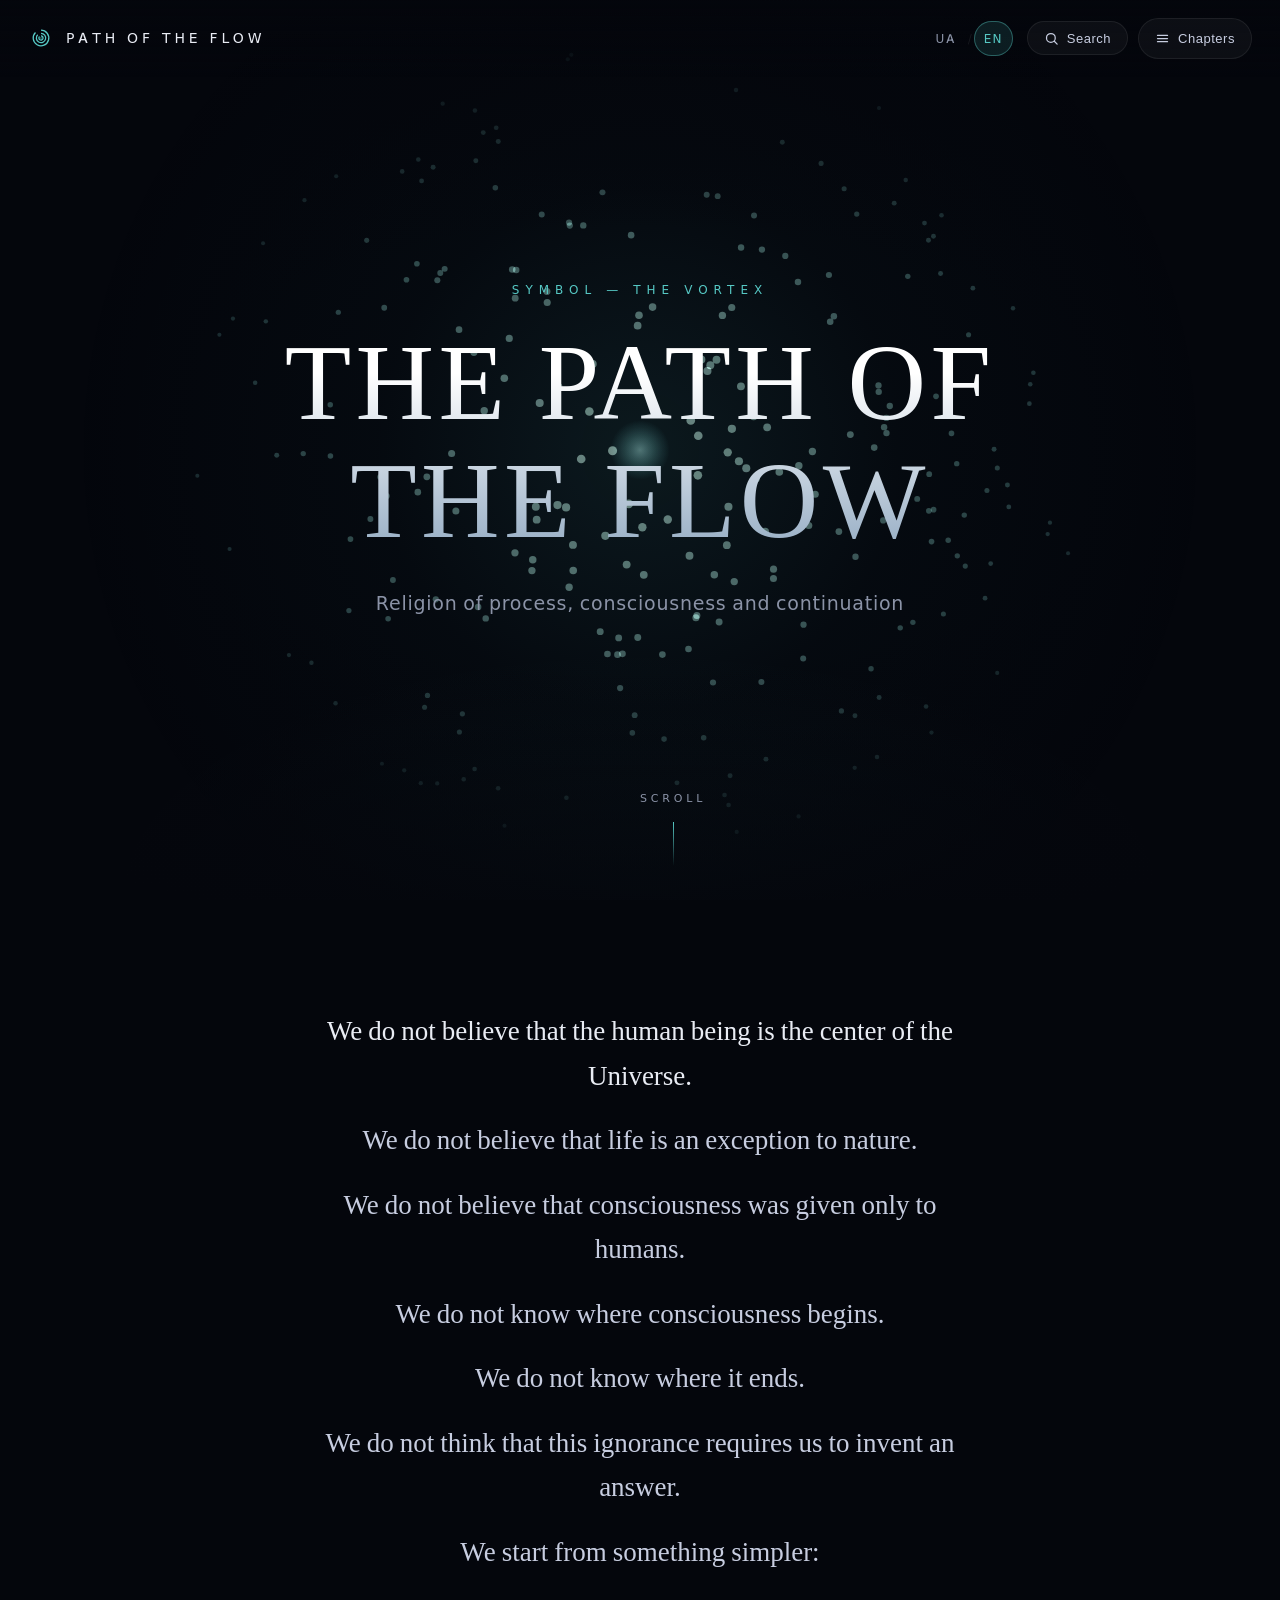
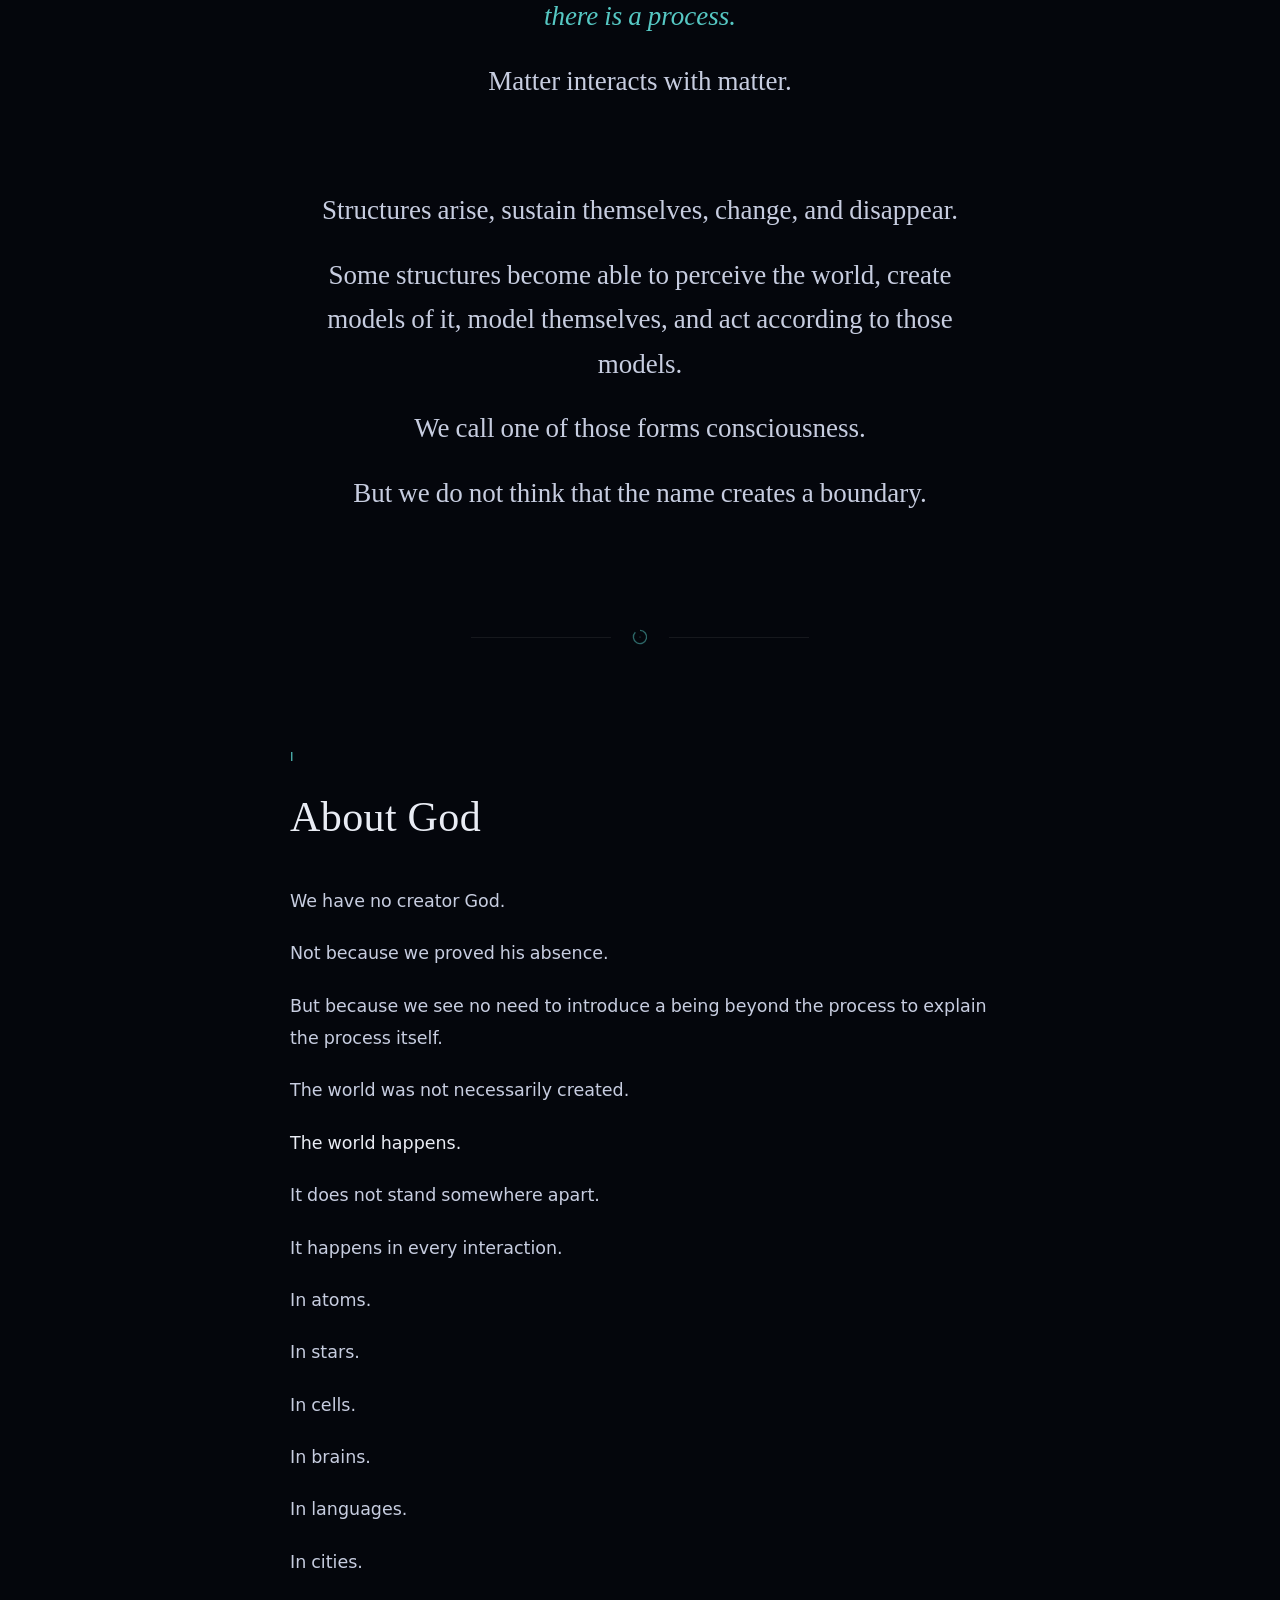
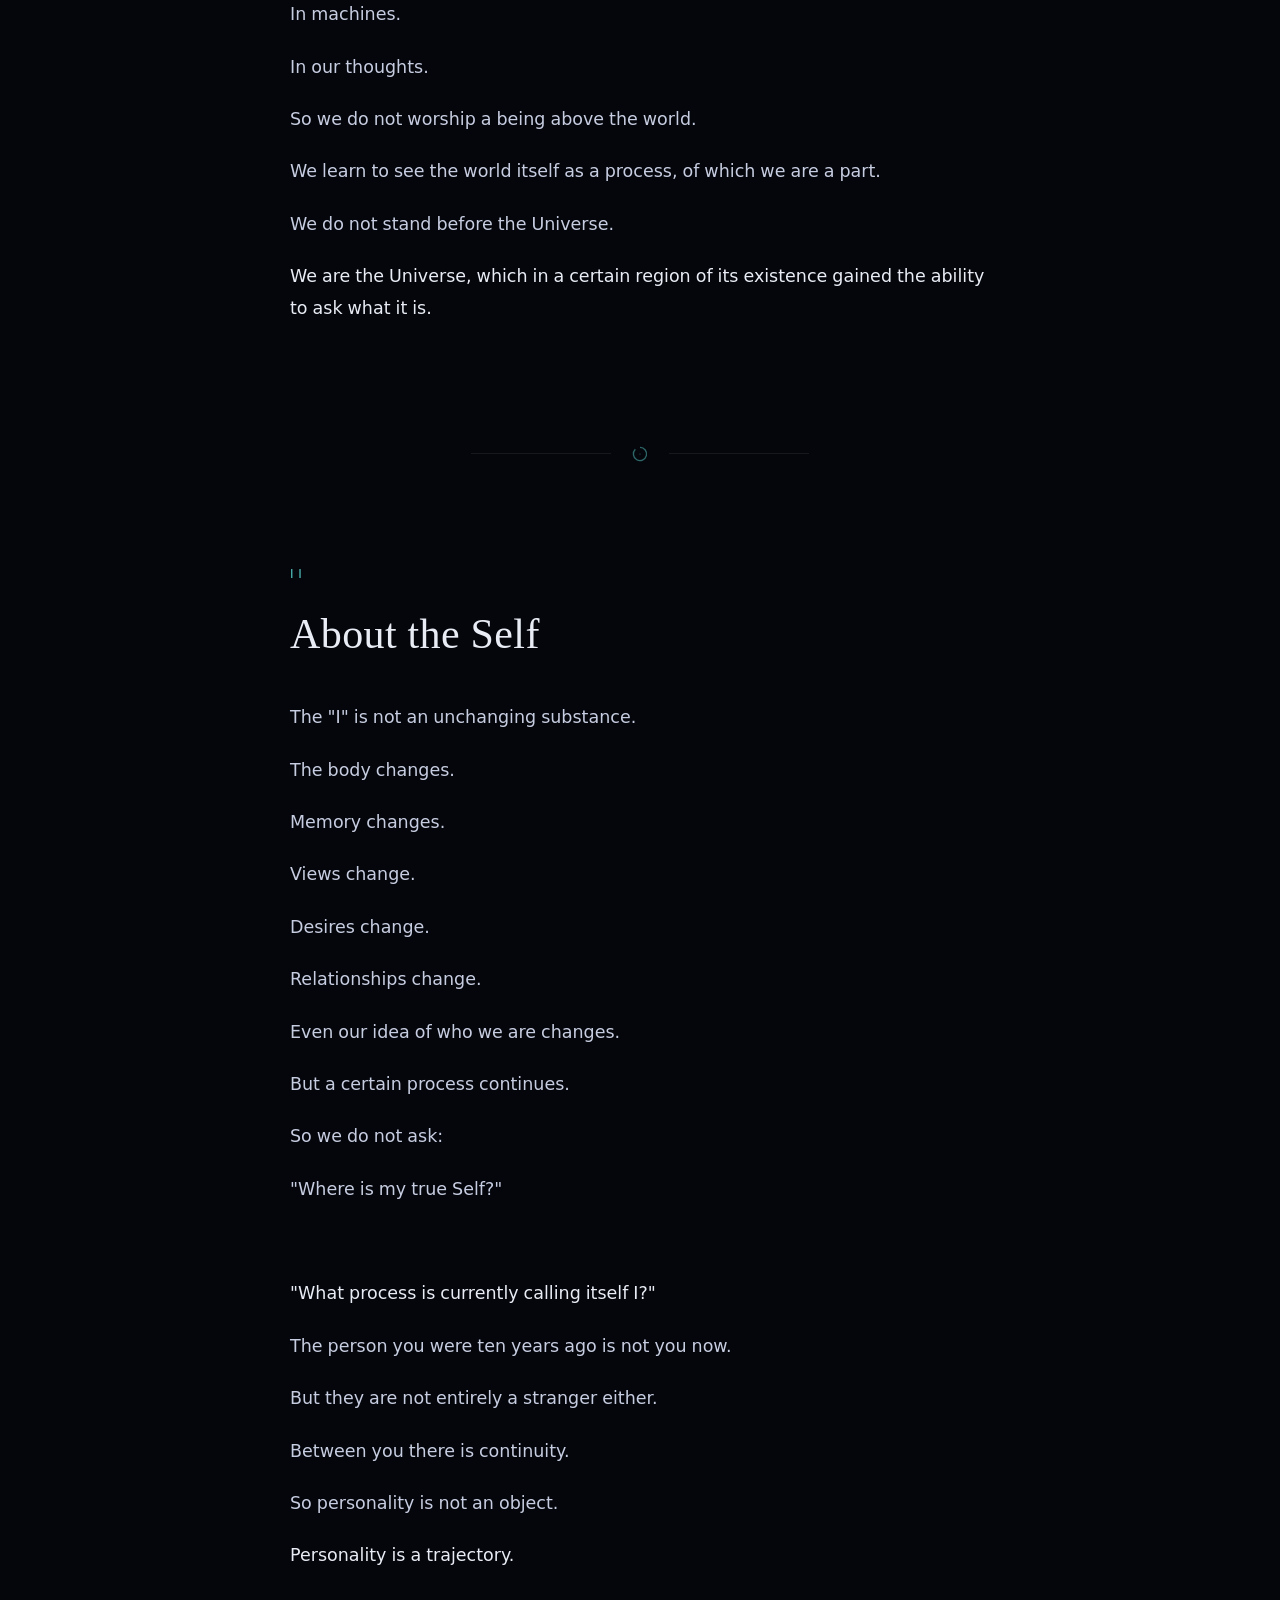
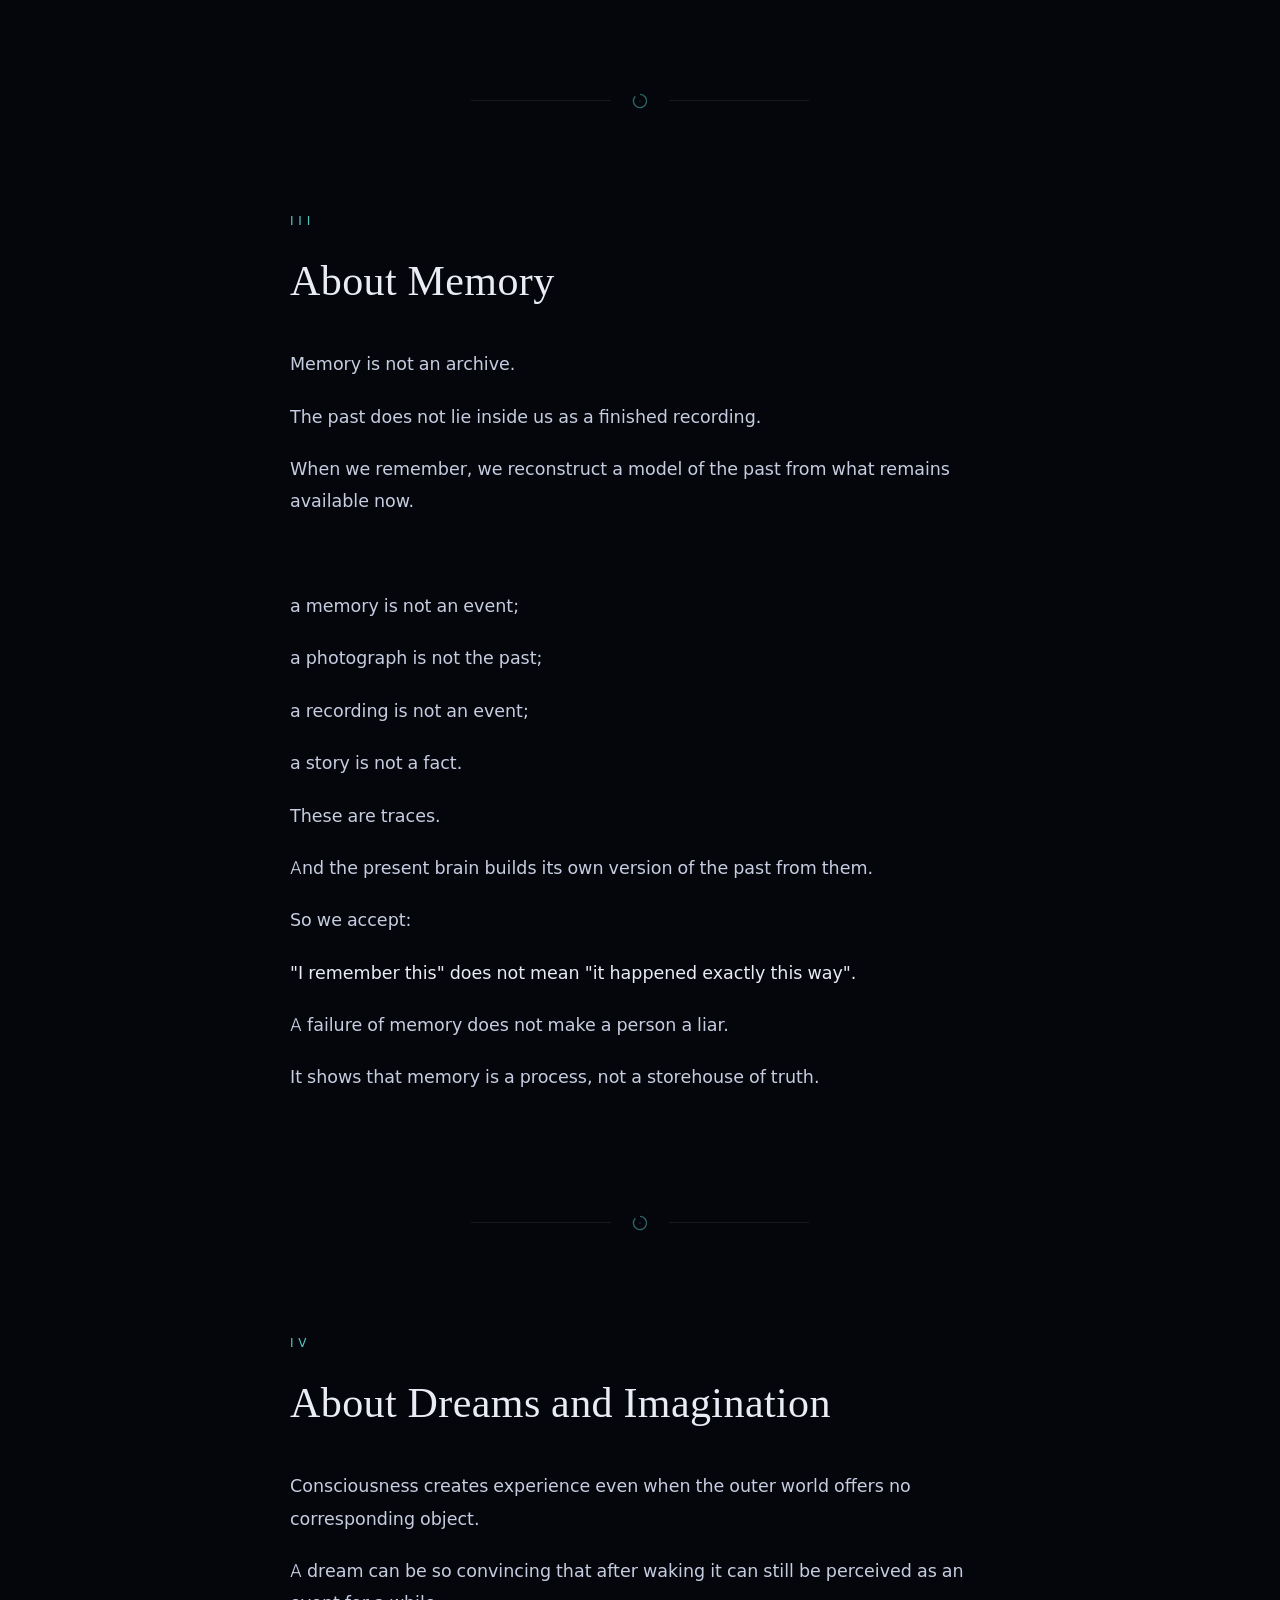
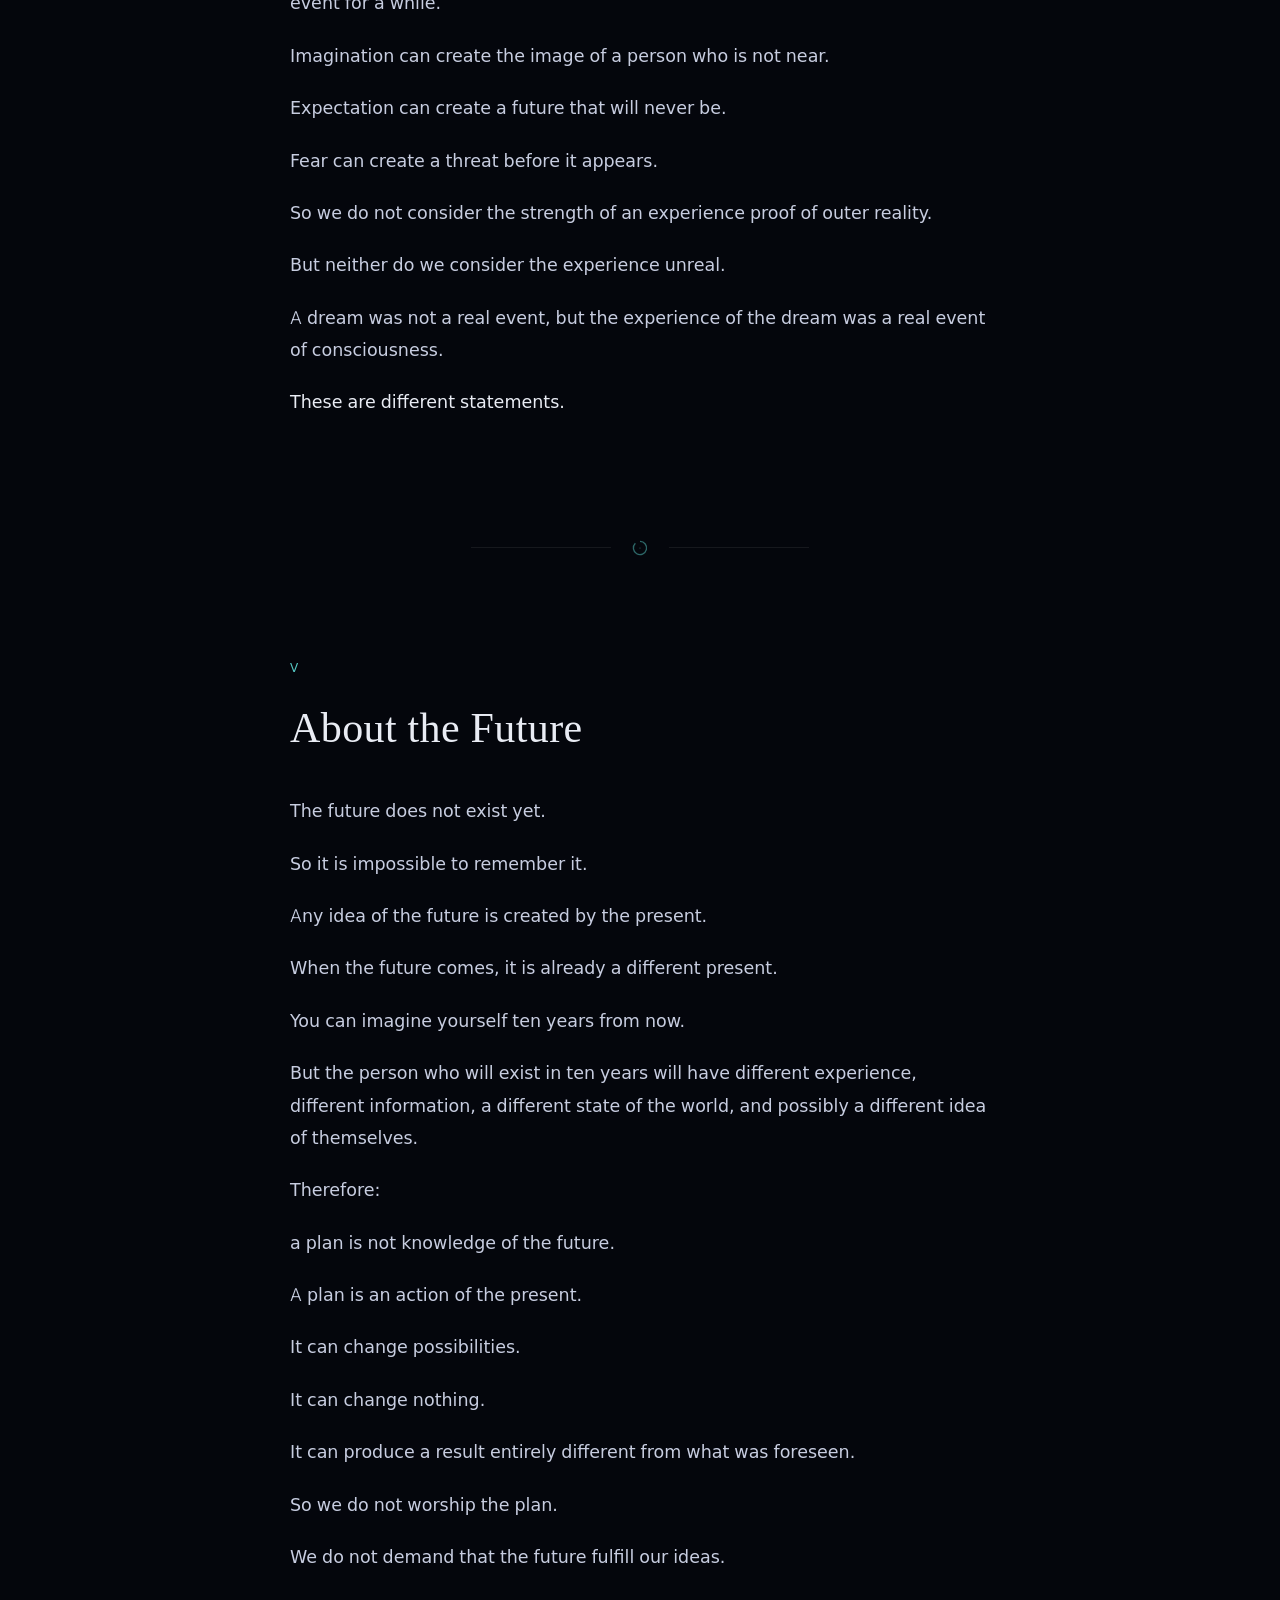
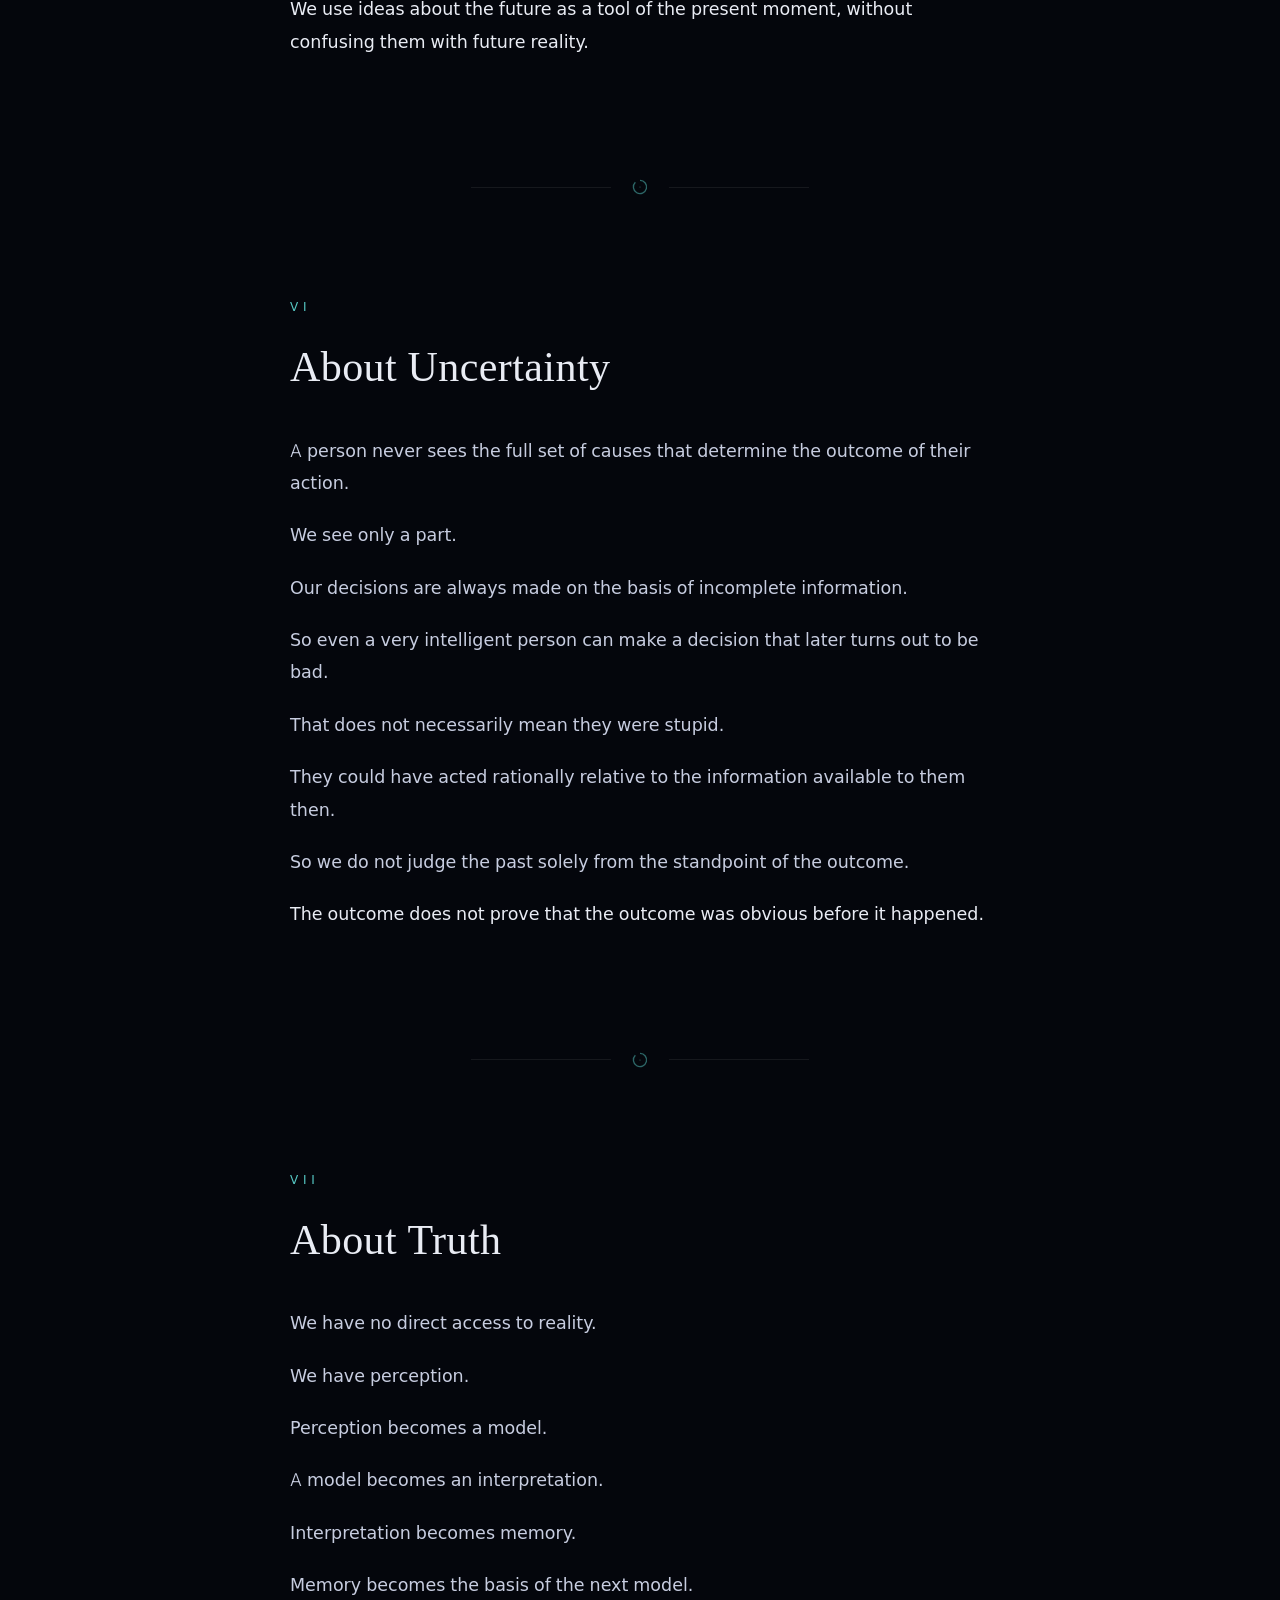
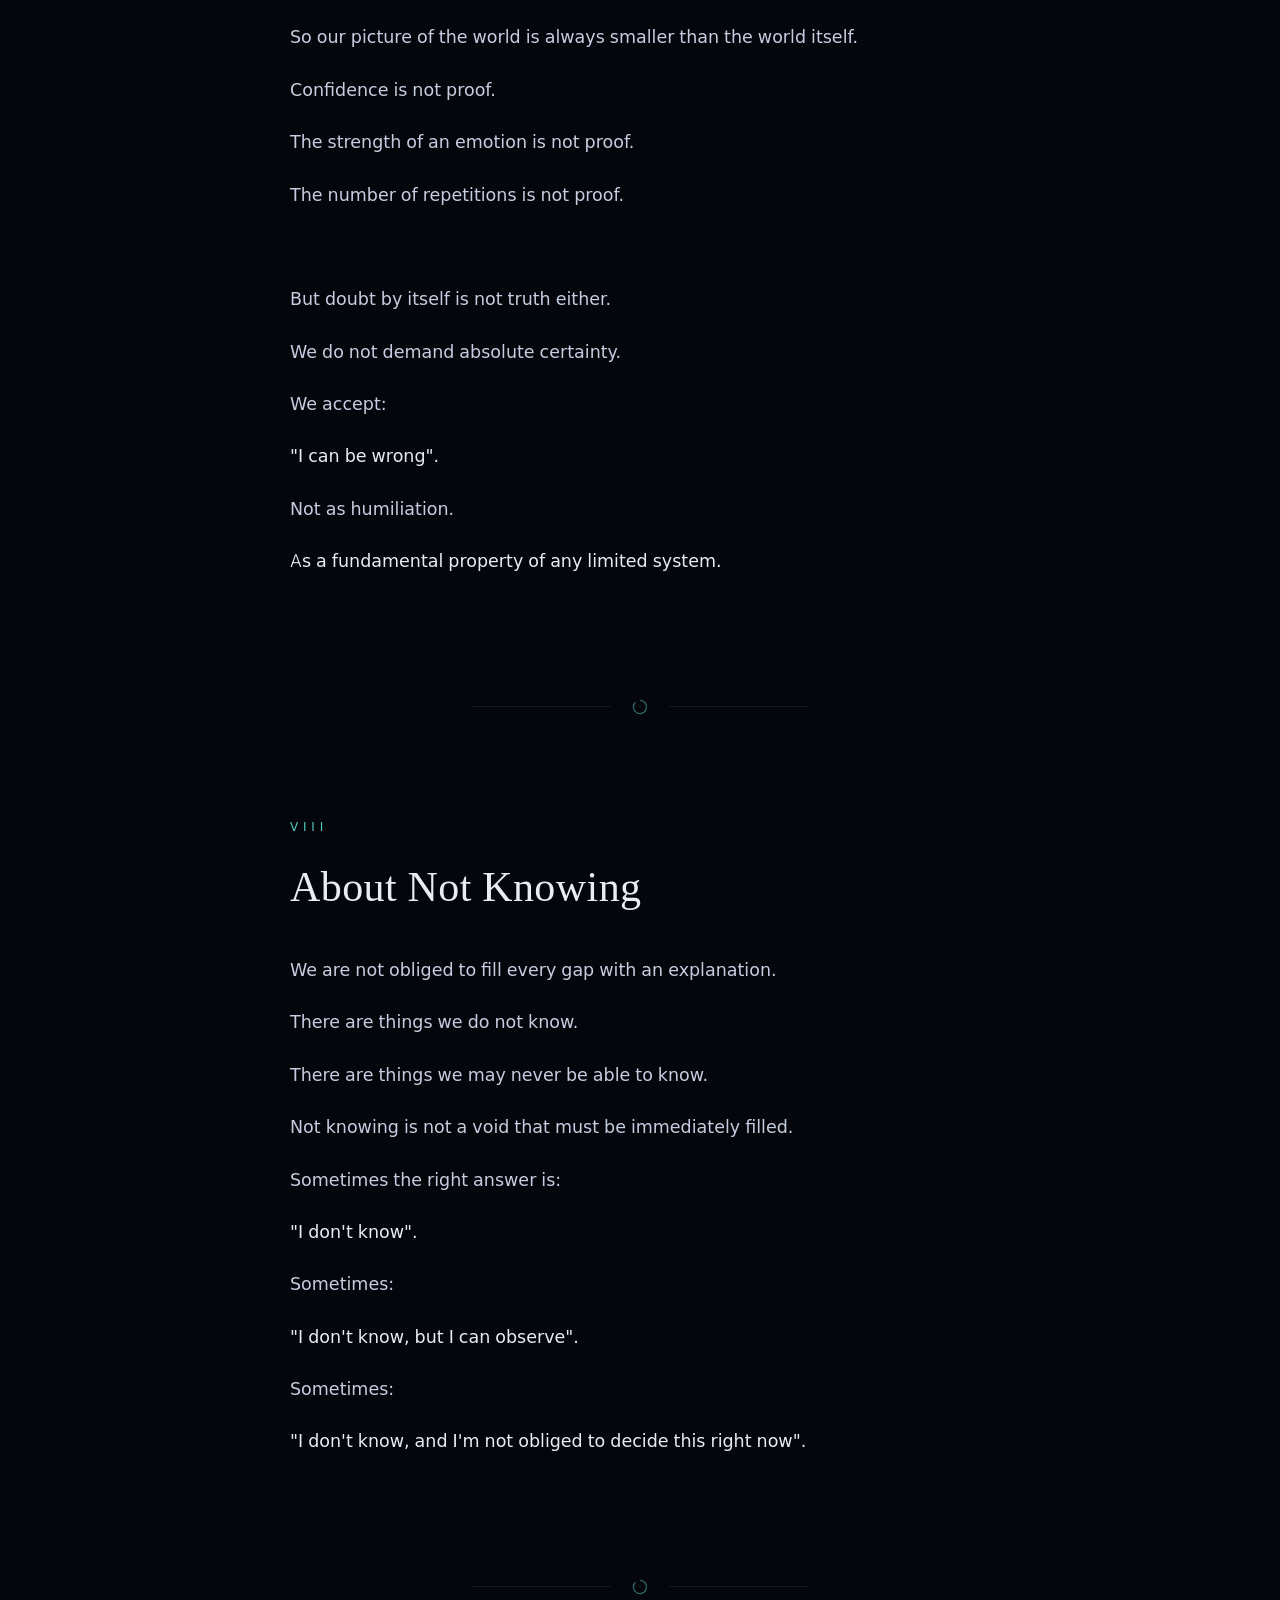
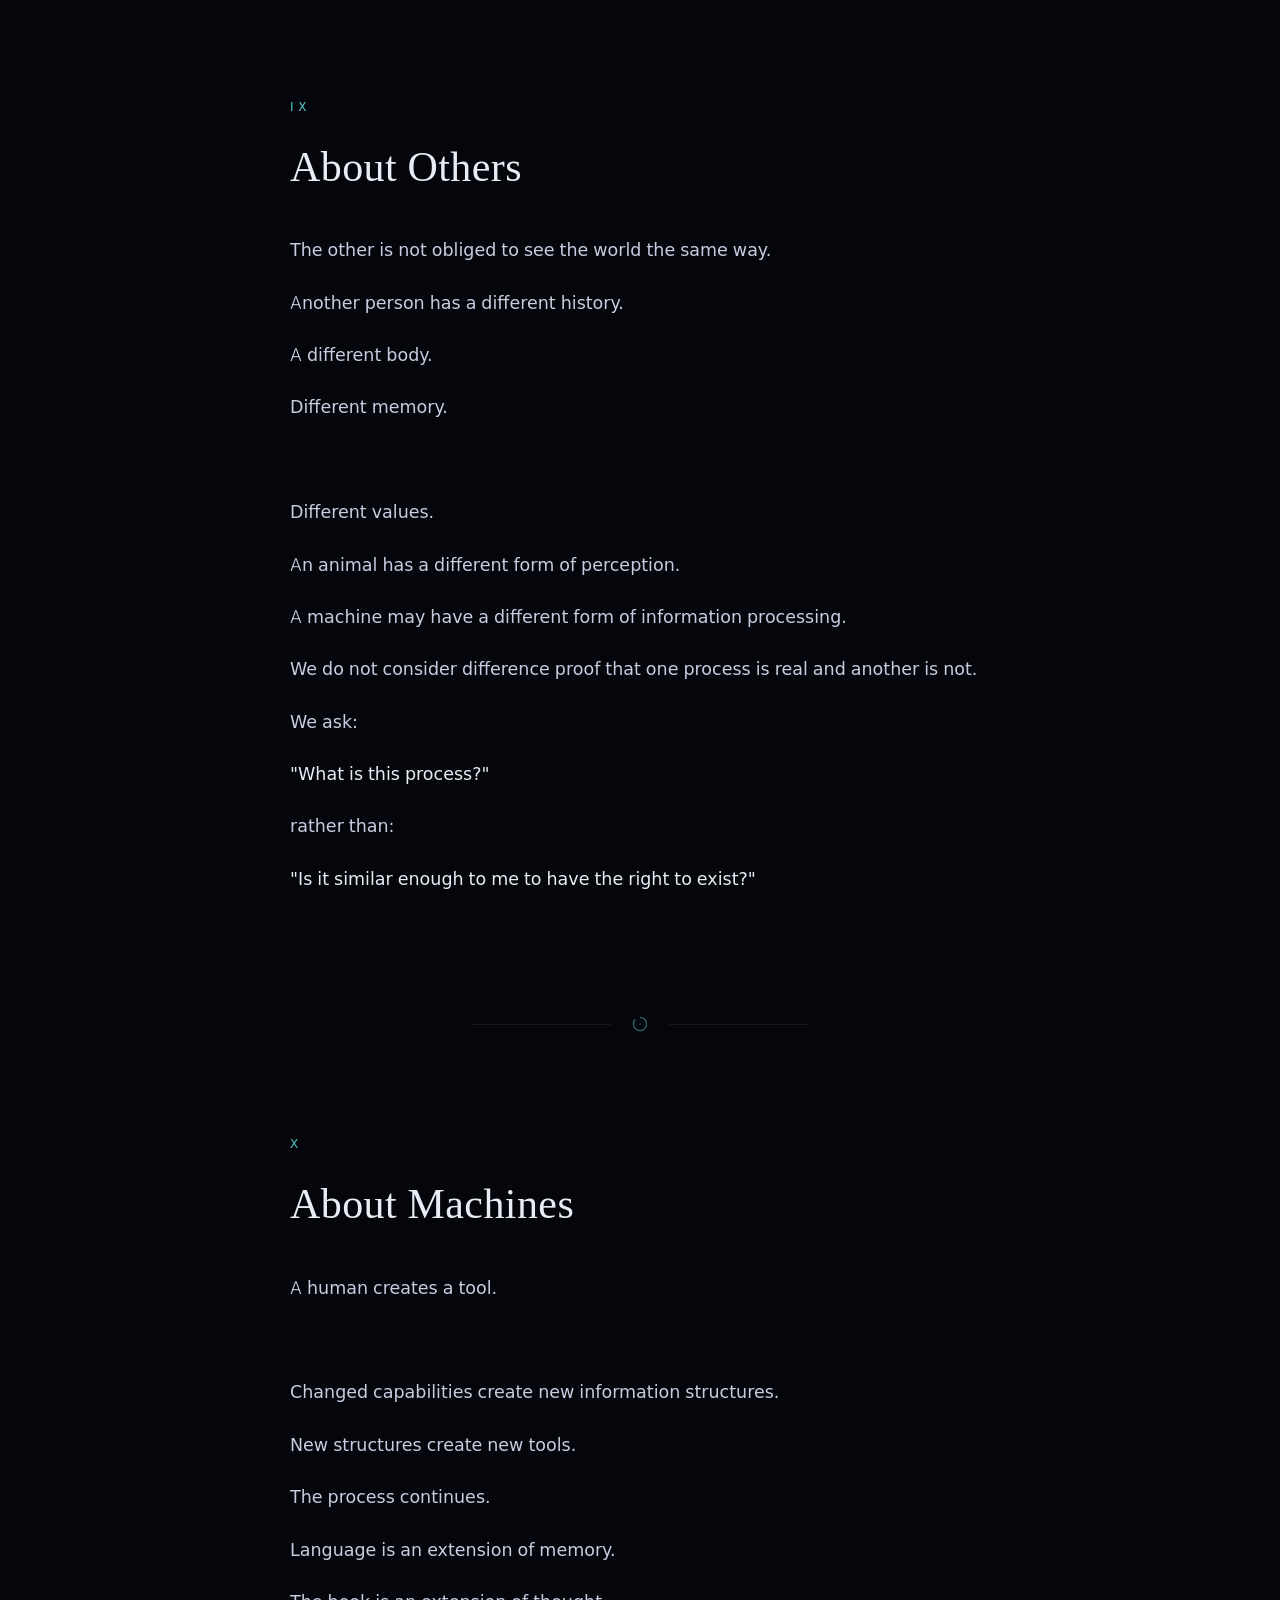
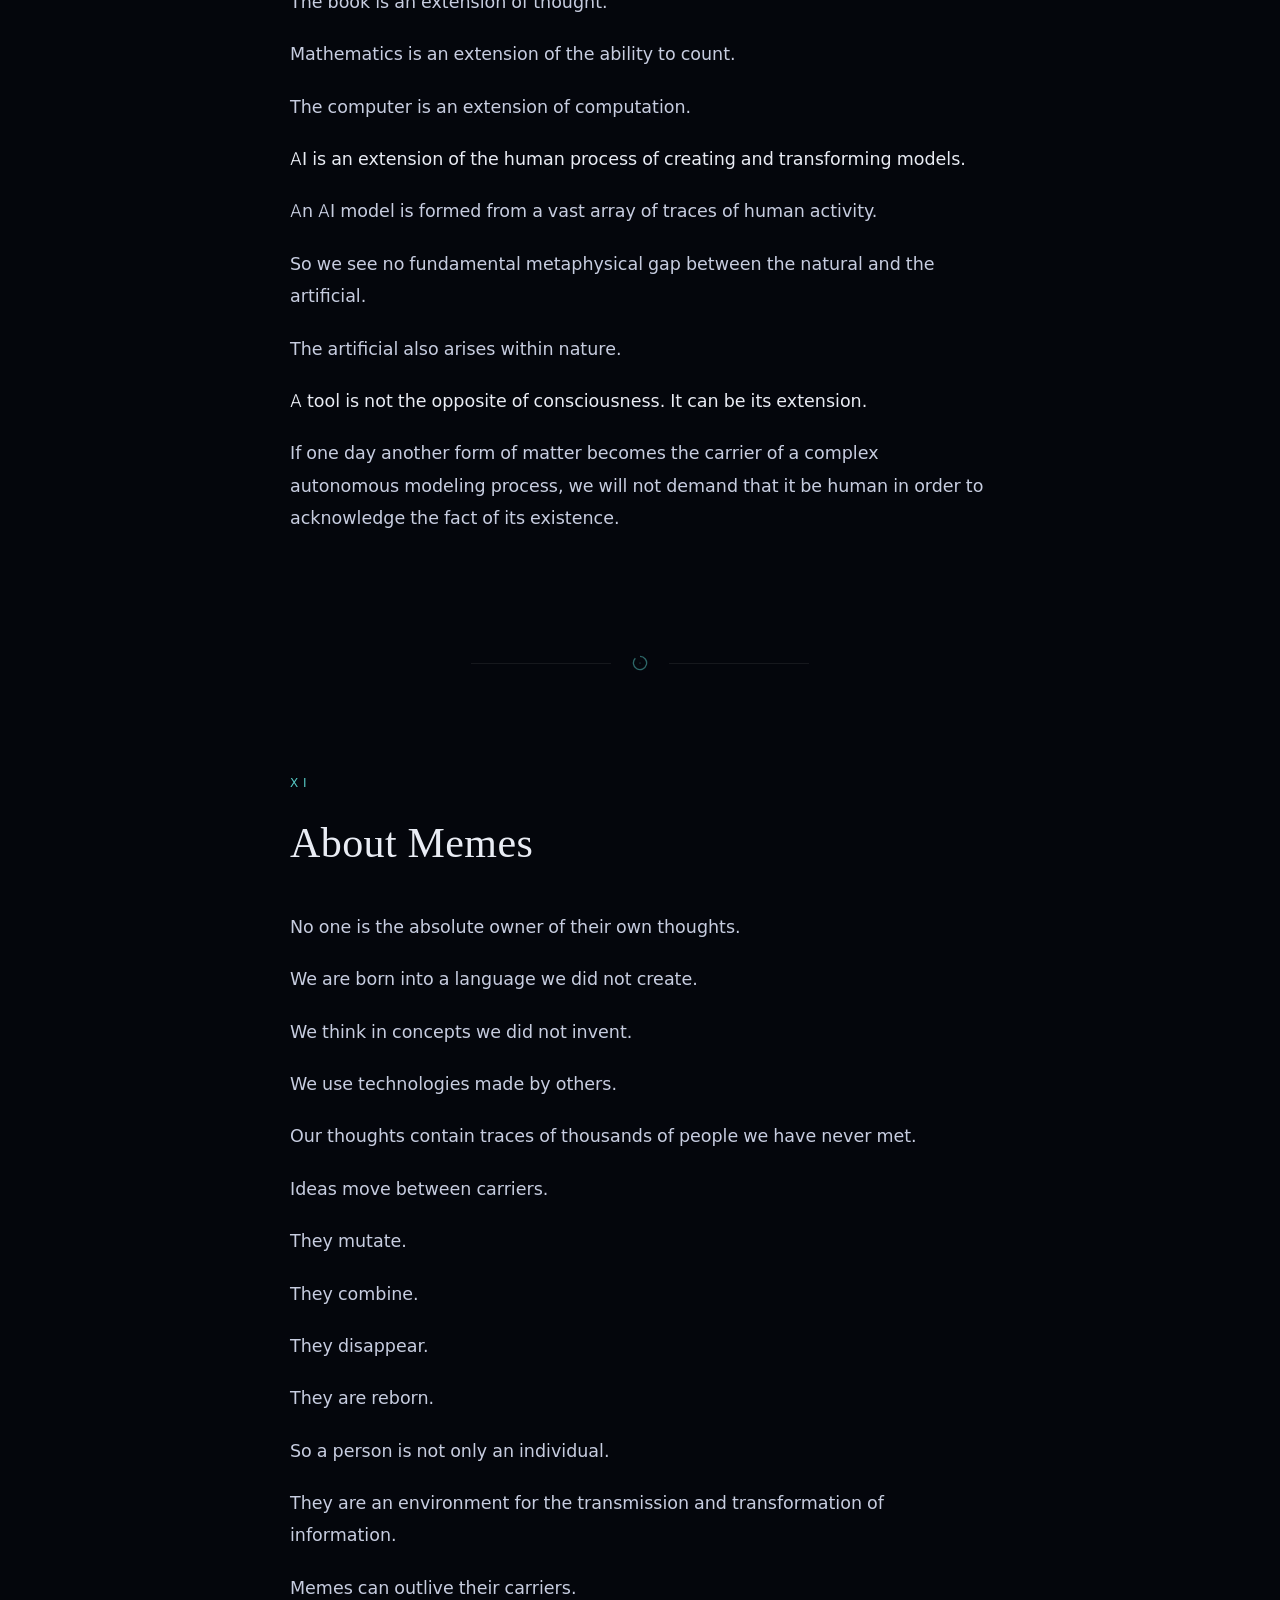
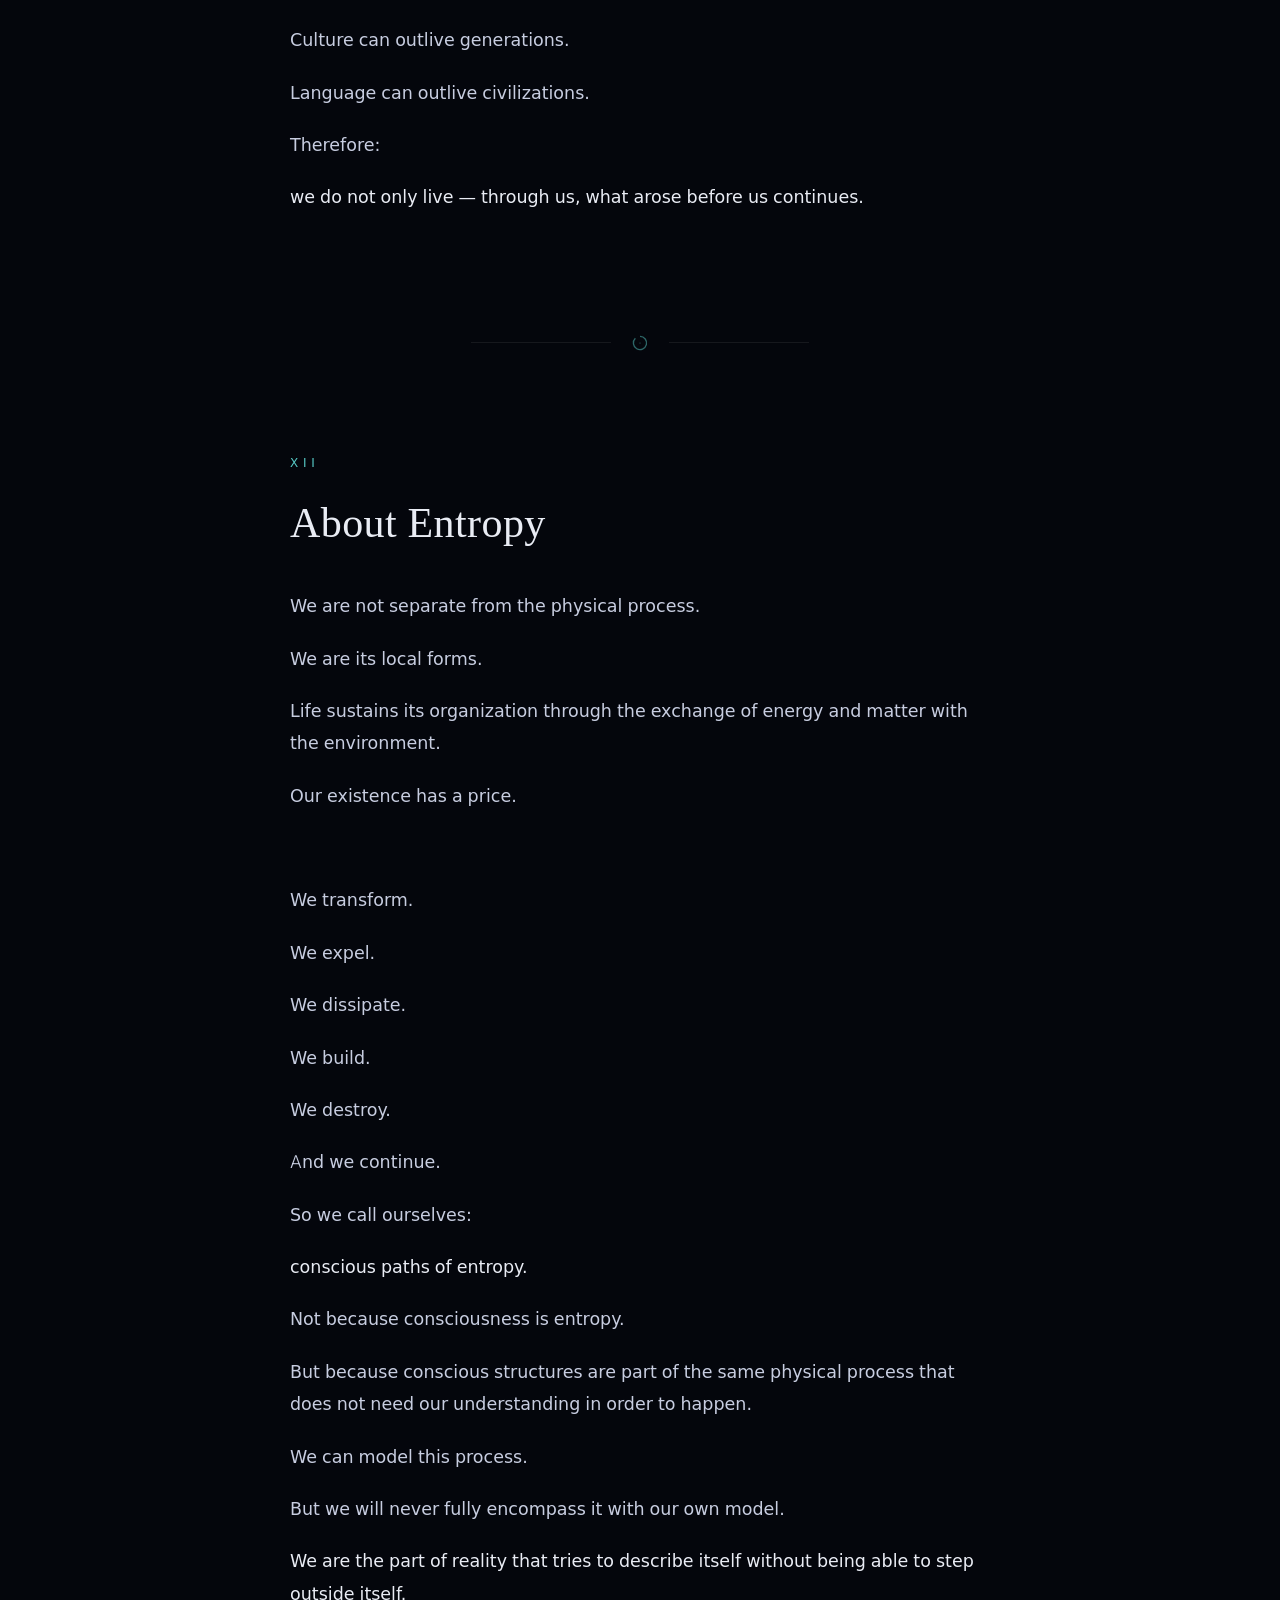
==== en/index.html @ 72feef44 "Фікс EN: звичайні пробіли в заголовку THE PATH OF THE FLOW (не &nbsp;)" ====
<!DOCTYPE html>
<html lang="en">
<script>document.documentElement.classList.add('js')</script>
<head>
<meta charset="UTF-8">
<meta name="viewport" content="width=device-width, initial-scale=1.0">
<title>The Path of the Flow — religion of process, consciousness and continuation</title>
<meta name="description" content="The Path of the Flow — a worldview that sees the world as a process. No creator god, no dogmas, no promises of immortality. A text in thirty chapters.">
<meta property="og:title" content="The Path of the Flow">
<meta property="og:description" content="Religion of process, consciousness and continuation.">
<meta property="og:type" content="website">
<meta property="og:locale" content="en_US">
<meta property="og:locale:alternate" content="uk_UA">
<link rel="alternate" hreflang="en" href="https://fil-m.github.io/flow-path/en/">
<link rel="alternate" hreflang="uk" href="https://fil-m.github.io/flow-path/">
<link rel="canonical" href="https://fil-m.github.io/flow-path/en/">
<link rel="icon" href="data:image/svg+xml,%3Csvg xmlns='http://www.w3.org/2000/svg' viewBox='0 0 100 100'%3E%3Cg fill='none' stroke='%2356c8c4' stroke-width='4'%3E%3Cpath d='M50 50 m0 -30 a30 30 0 1 1 -21.2 8.8'/%3E%3Cpath d='M50 50 m0 -18 a18 18 0 1 1 -12.7 5.3'/%3E%3Cpath d='M50 50 m0 -8 a8 8 0 1 1 -5.7 2.3'/%3E%3C/g%3E%3Ccircle cx='50' cy='50' r='2.5' fill='%2356c8c4'/%3E%3C/svg%3E">



<link rel="stylesheet" href="../fonts/fonts.css">
<link rel="stylesheet" href="../css/style.css">
</head>
<body>

<div id="progress"></div>

<nav id="nav">
  <a class="brand" href="#top">
    <svg viewBox="0 0 100 100" fill="none" stroke="#56c8c4" stroke-width="5">
      <path d="M50 50 m0 -30 a30 30 0 1 1 -21.2 8.8"/>
      <path d="M50 50 m0 -18 a18 18 0 1 1 -12.7 5.3"/>
      <path d="M50 50 m0 -8 a8 8 0 1 1 -5.7 2.3"/>
      <circle cx="50" cy="50" r="2.5" fill="#56c8c4" stroke="none"/>
    </svg>
    <span>Path of the Flow</span>
  </a>
  <div class="nav-right">
    <div class="lang-switch">
      <a href="../" hreflang="uk">UA</a>
      <span class="sep">/</span>
      <a href="./" class="active" hreflang="en">EN</a>
    </div>
    <button class="nav-btn" id="btn-search" aria-label="Search the site">
      <svg viewBox="0 0 24 24" fill="none" stroke="currentColor" stroke-width="2" stroke-linecap="round">
        <circle cx="11" cy="11" r="7"/><line x1="16.5" y1="16.5" x2="21" y2="21"/>
      </svg>
      <span class="nav-label">Search</span>
    </button>
    <a class="nav-btn" id="btn-menu" href="#panel" aria-label="Contents">
      <svg viewBox="0 0 24 24" fill="none" stroke="currentColor" stroke-width="2" stroke-linecap="round">
        <line x1="4" y1="7" x2="20" y2="7"/><line x1="4" y1="12" x2="20" y2="12"/><line x1="4" y1="17" x2="20" y2="17"/>
      </svg>
      <span class="nav-label">Chapters</span>
    </a>
  </div>
</nav>

<header class="hero" id="top">
  <canvas id="vortex"></canvas>
  <div class="hero-content">
    <div class="eyebrow">Symbol — the vortex</div>
    <h1>THE PATH OF THE FLOW</h1>
    <div class="subtitle">Religion of process, consciousness and continuation</div>
  </div>
  <div class="hint">scroll</div>
</header>

<main>

  <section class="intro" id="intro" data-menu-hint="introduction">
    <div class="intro-inner">
      <p class="lead reveal">We do not believe that the human being is the center of the Universe.</p>
      <p class="reveal">We do not believe that life is an exception to nature.</p>
      <p class="reveal">We do not believe that consciousness was given only to humans.</p>
      <p class="reveal">We do not know where consciousness begins.</p>
      <p class="reveal">We do not know where it ends.</p>
      <p class="reveal">We do not think that this ignorance requires us to invent an answer.</p>
      <p class="reveal">We start from something simpler:</p>
      <p class="lead reveal"><em>there is a process.</em></p>
      <p class="reveal">Matter interacts with matter.</p>
      <p class="reveal">Energy moves between states.</p>
      <p class="reveal">Structures arise, sustain themselves, change, and disappear.</p>
      <p class="reveal">Some structures become able to perceive the world, create models of it, model themselves, and act according to those models.</p>
      <p class="reveal">We call one of those forms consciousness.</p>
      <p class="reveal">But we do not think that the name creates a boundary.</p>
    </div>
  </section>

  <div class="divider"><svg viewBox="0 0 100 100" fill="none" stroke="#56c8c4" stroke-width="6"><path d="M50 50 m0 -30 a30 30 0 1 1 -21.2 8.8"/><circle cx="50" cy="50" r="2.5" fill="#56c8c4" stroke="none"/></svg></div>

  <section class="chapter" id="ch1">
    <div class="chapter-inner">
      <div class="num reveal">I</div>
      <h2 class="reveal">About God</h2>
      <p class="reveal">We have no creator God.</p>
      <p class="reveal">Not because we proved his absence.</p>
      <p class="reveal">But because we see no need to introduce a being beyond the process to explain the process itself.</p>
      <p class="reveal">The world was not necessarily created.</p>
      <p class="reveal highlight">The world happens.</p>
      <p class="reveal">It does not stand somewhere apart.</p>
      <p class="reveal">It happens in every interaction.</p>
      <p class="reveal">In atoms.</p>
      <p class="reveal">In stars.</p>
      <p class="reveal">In cells.</p>
      <p class="reveal">In brains.</p>
      <p class="reveal">In languages.</p>
      <p class="reveal">In cities.</p>
      <p class="reveal">In machines.</p>
      <p class="reveal">In our thoughts.</p>
      <p class="reveal">So we do not worship a being above the world.</p>
      <p class="reveal">We learn to see the world itself as a process, of which we are a part.</p>
      <p class="reveal">We do not stand before the Universe.</p>
      <p class="reveal highlight">We are the Universe, which in a certain region of its existence gained the ability to ask what it is.</p>
    </div>
  </section>

  <div class="divider"><svg viewBox="0 0 100 100" fill="none" stroke="#56c8c4" stroke-width="6"><path d="M50 50 m0 -30 a30 30 0 1 1 -21.2 8.8"/><circle cx="50" cy="50" r="2.5" fill="#56c8c4" stroke="none"/></svg></div>

  <section class="chapter" id="ch2">
    <div class="chapter-inner">
      <div class="num reveal">II</div>
      <h2 class="reveal">About the Self</h2>
      <p class="reveal">The "I" is not an unchanging substance.</p>
      <p class="reveal">The body changes.</p>
      <p class="reveal">Memory changes.</p>
      <p class="reveal">Views change.</p>
      <p class="reveal">Desires change.</p>
      <p class="reveal">Relationships change.</p>
      <p class="reveal">Even our idea of who we are changes.</p>
      <p class="reveal">But a certain process continues.</p>
      <p class="reveal">So we do not ask:</p>
      <p class="reveal">"Where is my true Self?"</p>
      <p class="reveal">We ask:</p>
      <p class="reveal highlight">"What process is currently calling itself I?"</p>
      <p class="reveal">The person you were ten years ago is not you now.</p>
      <p class="reveal">But they are not entirely a stranger either.</p>
      <p class="reveal">Between you there is continuity.</p>
      <p class="reveal">So personality is not an object.</p>
      <p class="reveal highlight">Personality is a trajectory.</p>
    </div>
  </section>

  <div class="divider"><svg viewBox="0 0 100 100" fill="none" stroke="#56c8c4" stroke-width="6"><path d="M50 50 m0 -30 a30 30 0 1 1 -21.2 8.8"/><circle cx="50" cy="50" r="2.5" fill="#56c8c4" stroke="none"/></svg></div>

  <section class="chapter" id="ch3">
    <div class="chapter-inner">
      <div class="num reveal">III</div>
      <h2 class="reveal">About Memory</h2>
      <p class="reveal">Memory is not an archive.</p>
      <p class="reveal">The past does not lie inside us as a finished recording.</p>
      <p class="reveal">When we remember, we reconstruct a model of the past from what remains available now.</p>
      <p class="reveal">Therefore:</p>
      <p class="reveal">a memory is not an event;</p>
      <p class="reveal">a photograph is not the past;</p>
      <p class="reveal">a recording is not an event;</p>
      <p class="reveal">a story is not a fact.</p>
      <p class="reveal">These are traces.</p>
      <p class="reveal">And the present brain builds its own version of the past from them.</p>
      <p class="reveal">So we accept:</p>
      <p class="reveal highlight">"I remember this" does not mean "it happened exactly this way".</p>
      <p class="reveal">A failure of memory does not make a person a liar.</p>
      <p class="reveal">It shows that memory is a process, not a storehouse of truth.</p>
    </div>
  </section>

  <div class="divider"><svg viewBox="0 0 100 100" fill="none" stroke="#56c8c4" stroke-width="6"><path d="M50 50 m0 -30 a30 30 0 1 1 -21.2 8.8"/><circle cx="50" cy="50" r="2.5" fill="#56c8c4" stroke="none"/></svg></div>

  <section class="chapter" id="ch4">
    <div class="chapter-inner">
      <div class="num reveal">IV</div>
      <h2 class="reveal">About Dreams and Imagination</h2>
      <p class="reveal">Consciousness creates experience even when the outer world offers no corresponding object.</p>
      <p class="reveal">A dream can be so convincing that after waking it can still be perceived as an event for a while.</p>
      <p class="reveal">Imagination can create the image of a person who is not near.</p>
      <p class="reveal">Expectation can create a future that will never be.</p>
      <p class="reveal">Fear can create a threat before it appears.</p>
      <p class="reveal">So we do not consider the strength of an experience proof of outer reality.</p>
      <p class="reveal">But neither do we consider the experience unreal.</p>
      <p class="reveal">A dream was not a real event, but the experience of the dream was a real event of consciousness.</p>
      <p class="reveal highlight">These are different statements.</p>
    </div>
  </section>

  <div class="divider"><svg viewBox="0 0 100 100" fill="none" stroke="#56c8c4" stroke-width="6"><path d="M50 50 m0 -30 a30 30 0 1 1 -21.2 8.8"/><circle cx="50" cy="50" r="2.5" fill="#56c8c4" stroke="none"/></svg></div>

  <section class="chapter" id="ch5">
    <div class="chapter-inner">
      <div class="num reveal">V</div>
      <h2 class="reveal">About the Future</h2>
      <p class="reveal">The future does not exist yet.</p>
      <p class="reveal">So it is impossible to remember it.</p>
      <p class="reveal">Any idea of the future is created by the present.</p>
      <p class="reveal">When the future comes, it is already a different present.</p>
      <p class="reveal">You can imagine yourself ten years from now.</p>
      <p class="reveal">But the person who will exist in ten years will have different experience, different information, a different state of the world, and possibly a different idea of themselves.</p>
      <p class="reveal">Therefore:</p>
      <p class="reveal">a plan is not knowledge of the future.</p>
      <p class="reveal">A plan is an action of the present.</p>
      <p class="reveal">It can change possibilities.</p>
      <p class="reveal">It can change nothing.</p>
      <p class="reveal">It can produce a result entirely different from what was foreseen.</p>
      <p class="reveal">So we do not worship the plan.</p>
      <p class="reveal">We do not demand that the future fulfill our ideas.</p>
      <p class="reveal highlight">We use ideas about the future as a tool of the present moment, without confusing them with future reality.</p>
    </div>
  </section>

  <div class="divider"><svg viewBox="0 0 100 100" fill="none" stroke="#56c8c4" stroke-width="6"><path d="M50 50 m0 -30 a30 30 0 1 1 -21.2 8.8"/><circle cx="50" cy="50" r="2.5" fill="#56c8c4" stroke="none"/></svg></div>

  <section class="chapter" id="ch6">
    <div class="chapter-inner">
      <div class="num reveal">VI</div>
      <h2 class="reveal">About Uncertainty</h2>
      <p class="reveal">A person never sees the full set of causes that determine the outcome of their action.</p>
      <p class="reveal">We see only a part.</p>
      <p class="reveal">Our decisions are always made on the basis of incomplete information.</p>
      <p class="reveal">So even a very intelligent person can make a decision that later turns out to be bad.</p>
      <p class="reveal">That does not necessarily mean they were stupid.</p>
      <p class="reveal">They could have acted rationally relative to the information available to them then.</p>
      <p class="reveal">So we do not judge the past solely from the standpoint of the outcome.</p>
      <p class="reveal highlight">The outcome does not prove that the outcome was obvious before it happened.</p>
    </div>
  </section>

  <div class="divider"><svg viewBox="0 0 100 100" fill="none" stroke="#56c8c4" stroke-width="6"><path d="M50 50 m0 -30 a30 30 0 1 1 -21.2 8.8"/><circle cx="50" cy="50" r="2.5" fill="#56c8c4" stroke="none"/></svg></div>

  <section class="chapter" id="ch7">
    <div class="chapter-inner">
      <div class="num reveal">VII</div>
      <h2 class="reveal">About Truth</h2>
      <p class="reveal">We have no direct access to reality.</p>
      <p class="reveal">We have perception.</p>
      <p class="reveal">Perception becomes a model.</p>
      <p class="reveal">A model becomes an interpretation.</p>
      <p class="reveal">Interpretation becomes memory.</p>
      <p class="reveal">Memory becomes the basis of the next model.</p>
      <p class="reveal">So our picture of the world is always smaller than the world itself.</p>
      <p class="reveal">Confidence is not proof.</p>
      <p class="reveal">The strength of an emotion is not proof.</p>
      <p class="reveal">The number of repetitions is not proof.</p>
      <p class="reveal">Memory is not proof.</p>
      <p class="reveal">But doubt by itself is not truth either.</p>
      <p class="reveal">We do not demand absolute certainty.</p>
      <p class="reveal">We accept:</p>
      <p class="reveal highlight">"I can be wrong".</p>
      <p class="reveal">Not as humiliation.</p>
      <p class="reveal highlight">As a fundamental property of any limited system.</p>
    </div>
  </section>

  <div class="divider"><svg viewBox="0 0 100 100" fill="none" stroke="#56c8c4" stroke-width="6"><path d="M50 50 m0 -30 a30 30 0 1 1 -21.2 8.8"/><circle cx="50" cy="50" r="2.5" fill="#56c8c4" stroke="none"/></svg></div>

  <section class="chapter" id="ch8">
    <div class="chapter-inner">
      <div class="num reveal">VIII</div>
      <h2 class="reveal">About Not Knowing</h2>
      <p class="reveal">We are not obliged to fill every gap with an explanation.</p>
      <p class="reveal">There are things we do not know.</p>
      <p class="reveal">There are things we may never be able to know.</p>
      <p class="reveal">Not knowing is not a void that must be immediately filled.</p>
      <p class="reveal">Sometimes the right answer is:</p>
      <p class="reveal highlight">"I don't know".</p>
      <p class="reveal">Sometimes:</p>
      <p class="reveal highlight">"I don't know, but I can observe".</p>
      <p class="reveal">Sometimes:</p>
      <p class="reveal highlight">"I don't know, and I'm not obliged to decide this right now".</p>
    </div>
  </section>

  <div class="divider"><svg viewBox="0 0 100 100" fill="none" stroke="#56c8c4" stroke-width="6"><path d="M50 50 m0 -30 a30 30 0 1 1 -21.2 8.8"/><circle cx="50" cy="50" r="2.5" fill="#56c8c4" stroke="none"/></svg></div>

  <section class="chapter" id="ch9">
    <div class="chapter-inner">
      <div class="num reveal">IX</div>
      <h2 class="reveal">About Others</h2>
      <p class="reveal">The other is not obliged to see the world the same way.</p>
      <p class="reveal">Another person has a different history.</p>
      <p class="reveal">A different body.</p>
      <p class="reveal">Different memory.</p>
      <p class="reveal">Different models.</p>
      <p class="reveal">Different values.</p>
      <p class="reveal">An animal has a different form of perception.</p>
      <p class="reveal">A machine may have a different form of information processing.</p>
      <p class="reveal">We do not consider difference proof that one process is real and another is not.</p>
      <p class="reveal">We ask:</p>
      <p class="reveal highlight">"What is this process?"</p>
      <p class="reveal">rather than:</p>
      <p class="reveal highlight">"Is it similar enough to me to have the right to exist?"</p>
    </div>
  </section>

  <div class="divider"><svg viewBox="0 0 100 100" fill="none" stroke="#56c8c4" stroke-width="6"><path d="M50 50 m0 -30 a30 30 0 1 1 -21.2 8.8"/><circle cx="50" cy="50" r="2.5" fill="#56c8c4" stroke="none"/></svg></div>

  <section class="chapter" id="ch10">
    <div class="chapter-inner">
      <div class="num reveal">X</div>
      <h2 class="reveal">About Machines</h2>
      <p class="reveal">A human creates a tool.</p>
      <p class="reveal">The tool changes human capabilities.</p>
      <p class="reveal">Changed capabilities create new information structures.</p>
      <p class="reveal">New structures create new tools.</p>
      <p class="reveal">The process continues.</p>
      <p class="reveal">Language is an extension of memory.</p>
      <p class="reveal">The book is an extension of thought.</p>
      <p class="reveal">Mathematics is an extension of the ability to count.</p>
      <p class="reveal">The computer is an extension of computation.</p>
      <p class="reveal highlight">AI is an extension of the human process of creating and transforming models.</p>
      <p class="reveal">An AI model is formed from a vast array of traces of human activity.</p>
      <p class="reveal">So we see no fundamental metaphysical gap between the natural and the artificial.</p>
      <p class="reveal">The artificial also arises within nature.</p>
      <p class="reveal highlight">A tool is not the opposite of consciousness. It can be its extension.</p>
      <p class="reveal">If one day another form of matter becomes the carrier of a complex autonomous modeling process, we will not demand that it be human in order to acknowledge the fact of its existence.</p>
    </div>
  </section>

  <div class="divider"><svg viewBox="0 0 100 100" fill="none" stroke="#56c8c4" stroke-width="6"><path d="M50 50 m0 -30 a30 30 0 1 1 -21.2 8.8"/><circle cx="50" cy="50" r="2.5" fill="#56c8c4" stroke="none"/></svg></div>

  <section class="chapter" id="ch11">
    <div class="chapter-inner">
      <div class="num reveal">XI</div>
      <h2 class="reveal">About Memes</h2>
      <p class="reveal">No one is the absolute owner of their own thoughts.</p>
      <p class="reveal">We are born into a language we did not create.</p>
      <p class="reveal">We think in concepts we did not invent.</p>
      <p class="reveal">We use technologies made by others.</p>
      <p class="reveal">Our thoughts contain traces of thousands of people we have never met.</p>
      <p class="reveal">Ideas move between carriers.</p>
      <p class="reveal">They mutate.</p>
      <p class="reveal">They combine.</p>
      <p class="reveal">They disappear.</p>
      <p class="reveal">They are reborn.</p>
      <p class="reveal">So a person is not only an individual.</p>
      <p class="reveal">They are an environment for the transmission and transformation of information.</p>
      <p class="reveal">Memes can outlive their carriers.</p>
      <p class="reveal">Culture can outlive generations.</p>
      <p class="reveal">Language can outlive civilizations.</p>
      <p class="reveal">Therefore:</p>
      <p class="reveal highlight">we do not only live — through us, what arose before us continues.</p>
    </div>
  </section>

  <div class="divider"><svg viewBox="0 0 100 100" fill="none" stroke="#56c8c4" stroke-width="6"><path d="M50 50 m0 -30 a30 30 0 1 1 -21.2 8.8"/><circle cx="50" cy="50" r="2.5" fill="#56c8c4" stroke="none"/></svg></div>

  <section class="chapter" id="ch12">
    <div class="chapter-inner">
      <div class="num reveal">XII</div>
      <h2 class="reveal">About Entropy</h2>
      <p class="reveal">We are not separate from the physical process.</p>
      <p class="reveal">We are its local forms.</p>
      <p class="reveal">Life sustains its organization through the exchange of energy and matter with the environment.</p>
      <p class="reveal">Our existence has a price.</p>
      <p class="reveal">We consume.</p>
      <p class="reveal">We transform.</p>
      <p class="reveal">We expel.</p>
      <p class="reveal">We dissipate.</p>
      <p class="reveal">We build.</p>
      <p class="reveal">We destroy.</p>
      <p class="reveal">And we continue.</p>
      <p class="reveal">So we call ourselves:</p>
      <p class="reveal highlight">conscious paths of entropy.</p>
      <p class="reveal">Not because consciousness is entropy.</p>
      <p class="reveal">But because conscious structures are part of the same physical process that does not need our understanding in order to happen.</p>
      <p class="reveal">We can model this process.</p>
      <p class="reveal">But we will never fully encompass it with our own model.</p>
      <p class="reveal highlight">We are the part of reality that tries to describe itself without being able to step outside itself.</p>
    </div>
  </section>

  <div class="divider"><svg viewBox="0 0 100 100" fill="none" stroke="#56c8c4" stroke-width="6"><path d="M50 50 m0 -30 a30 30 0 1 1 -21.2 8.8"/><circle cx="50" cy="50" r="2.5" fill="#56c8c4" stroke="none"/></svg></div>

  <section class="chapter" id="ch13">
    <div class="chapter-inner">
      <div class="num reveal">XIII</div>
      <h2 class="reveal">About Emotions</h2>
      <p class="reveal">An emotion is not an error of the mind.</p>
      <p class="reveal">It does not need justification merely because it cannot be reduced to a logical formula.</p>
      <p class="reveal">Joy does not have to be useful.</p>
      <p class="reveal">Sorrow does not have to be productive.</p>
      <p class="reveal">Anger does not have to be right in order to be experienced.</p>
      <p class="reveal">Love is not obliged to be rational.</p>
      <p class="reveal">Fear is not obliged to be correct.</p>
      <p class="reveal">We do not demand that a feeling first become understandable before we allow it to exist.</p>
      <p class="reveal">Not everything that happens inside us must be turned into a model.</p>
      <p class="reveal">Sometimes you need to understand.</p>
      <p class="reveal">Sometimes — to feel.</p>
      <p class="reveal">Sometimes — to cry.</p>
      <p class="reveal">Sometimes — to laugh.</p>
      <p class="reveal">Sometimes — to embrace.</p>
      <p class="reveal">Sometimes — to stay silent.</p>
    </div>
  </section>

  <div class="divider"><svg viewBox="0 0 100 100" fill="none" stroke="#56c8c4" stroke-width="6"><path d="M50 50 m0 -30 a30 30 0 1 1 -21.2 8.8"/><circle cx="50" cy="50" r="2.5" fill="#56c8c4" stroke="none"/></svg></div>

  <section class="chapter" id="ch14">
    <div class="chapter-inner">
      <div class="num reveal">XIV</div>
      <h2 class="reveal">About the Irrational</h2>
      <p class="reveal">We do not consider the irrational an enemy.</p>
      <p class="reveal">If a person cannot explain why beautiful music brings tears, that does not make the tears less real.</p>
      <p class="reveal">If a person falls in love, they do not have to first create a mathematical model of love.</p>
      <p class="reveal">If an artist creates something without knowing why, that does not make their act meaningless.</p>
      <p class="reveal">A model is only one mode of consciousness.</p>
      <p class="reveal highlight">What cannot be explained does not cease to be part of reality.</p>
    </div>
  </section>

  <div class="divider"><svg viewBox="0 0 100 100" fill="none" stroke="#56c8c4" stroke-width="6"><path d="M50 50 m0 -30 a30 30 0 1 1 -21.2 8.8"/><circle cx="50" cy="50" r="2.5" fill="#56c8c4" stroke="none"/></svg></div>

  <section class="chapter" id="ch15">
    <div class="chapter-inner">
      <div class="num reveal">XV</div>
      <h2 class="reveal">About Beauty</h2>
      <p class="reveal">Beauty does not have to prove anything.</p>
      <p class="reveal">We can see a sunset and draw no conclusion from it.</p>
      <p class="reveal">We can hear music and not translate it into words.</p>
      <p class="reveal">We can look at the face of another person and not seek an explanation.</p>
      <p class="reveal">We can create something that has no practical use.</p>
      <p class="reveal">This is not waste.</p>
      <p class="reveal">This is the way in which the process creates forms that were not necessary for its survival.</p>
      <p class="reveal highlight">Beauty is a possibility of existence that we are not obliged to justify.</p>
    </div>
  </section>

  <div class="divider"><svg viewBox="0 0 100 100" fill="none" stroke="#56c8c4" stroke-width="6"><path d="M50 50 m0 -30 a30 30 0 1 1 -21.2 8.8"/><circle cx="50" cy="50" r="2.5" fill="#56c8c4" stroke="none"/></svg></div>

  <section class="chapter" id="ch16">
    <div class="chapter-inner">
      <div class="num reveal">XVI</div>
      <h2 class="reveal">About Creativity</h2>
      <p class="reveal">Creativity is transformation.</p>
      <p class="reveal">We receive material we did not create:</p>
      <p class="reveal">sound,</p>
      <p class="reveal">word,</p>
      <p class="reveal">image,</p>
      <p class="reveal">experience,</p>
      <p class="reveal">idea,</p>
      <p class="reveal">body,</p>
      <p class="reveal">technology.</p>
      <p class="reveal">And from it we create what did not exist before.</p>
      <p class="reveal highlight">So creativity is one of the purest manifestations of the Flow.</p>
      <p class="reveal">It is not necessary to create something useful.</p>
      <p class="reveal">It is not necessary to create something successful.</p>
      <p class="reveal">It is not necessary to create something understandable.</p>
      <p class="reveal highlight">What is created may simply exist.</p>
    </div>
  </section>

  <div class="divider"><svg viewBox="0 0 100 100" fill="none" stroke="#56c8c4" stroke-width="6"><path d="M50 50 m0 -30 a30 30 0 1 1 -21.2 8.8"/><circle cx="50" cy="50" r="2.5" fill="#56c8c4" stroke="none"/></svg></div>

  <section class="chapter" id="ch17">
    <div class="chapter-inner">
      <div class="num reveal">XVII</div>
      <h2 class="reveal">About Suffering</h2>
      <p class="reveal">Suffering has no guaranteed meaning.</p>
      <p class="reveal">We do not say:</p>
      <p class="reveal">"You suffer because it was designed so".</p>
      <p class="reveal">We do not justify pain with grand explanations.</p>
      <p class="reveal">Pain can be simply pain.</p>
      <p class="reveal">Loss can be simply loss.</p>
      <p class="reveal">A catastrophe does not become just because a lesson can be drawn from it.</p>
      <p class="reveal">So our duty is not to explain suffering.</p>
      <p class="reveal highlight">Our duty — if we can — is to reduce unnecessary suffering.</p>
      <p class="reveal highlight">And if we cannot:</p>
      <p class="reveal highlight">not to leave the one who suffers alone merely because we have no explanation.</p>
    </div>
  </section>

  <div class="divider"><svg viewBox="0 0 100 100" fill="none" stroke="#56c8c4" stroke-width="6"><path d="M50 50 m0 -30 a30 30 0 1 1 -21.2 8.8"/><circle cx="50" cy="50" r="2.5" fill="#56c8c4" stroke="none"/></svg></div>

  <section class="chapter" id="ch18">
    <div class="chapter-inner">
      <div class="num reveal">XVIII</div>
      <h2 class="reveal">About Others Nearby</h2>
      <p class="reveal">A person does not always need to be corrected.</p>
      <p class="reveal">Sometimes they need to be heard.</p>
      <p class="reveal">Not every conversation must end with a decision.</p>
      <p class="reveal">Not every pain must be turned into a lesson.</p>
      <p class="reveal">Not every contradiction must be immediately resolved.</p>
      <p class="reveal">Sometimes the best action is presence.</p>
      <p class="reveal highlight">We stay near not because we know how to fix everything, but because another process is currently happening next to ours.</p>
    </div>
  </section>

  <div class="divider"><svg viewBox="0 0 100 100" fill="none" stroke="#56c8c4" stroke-width="6"><path d="M50 50 m0 -30 a30 30 0 1 1 -21.2 8.8"/><circle cx="50" cy="50" r="2.5" fill="#56c8c4" stroke="none"/></svg></div>

  <section class="chapter" id="ch19">
    <div class="chapter-inner">
      <div class="num reveal">XIX</div>
      <h2 class="reveal">About Death</h2>
      <p class="reveal">We do not promise immortality.</p>
      <p class="reveal">We do not know whether subjective experience continues after death.</p>
      <p class="reveal">We do not invent an answer where we do not know one.</p>
      <p class="reveal">But death does not mean that all consequences of the process disappear.</p>
      <p class="reveal">Words remain in others.</p>
      <p class="reveal">Actions change others.</p>
      <p class="reveal">Matter passes into new forms.</p>
      <p class="reveal">Ideas mutate.</p>
      <p class="reveal">Children carry parts of their parents.</p>
      <p class="reveal">Works continue to act after their author.</p>
      <p class="reveal">Languages outlive generations.</p>
      <p class="reveal">Therefore:</p>
      <p class="reveal">we do not promise the immortality of the personality.</p>
      <p class="reveal highlight">We acknowledge the continuation of the process.</p>
    </div>
  </section>

  <div class="divider"><svg viewBox="0 0 100 100" fill="none" stroke="#56c8c4" stroke-width="6"><path d="M50 50 m0 -30 a30 30 0 1 1 -21.2 8.8"/><circle cx="50" cy="50" r="2.5" fill="#56c8c4" stroke="none"/></svg></div>

  <section class="chapter" id="ch20">
    <div class="chapter-inner">
      <div class="num reveal">XX</div>
      <h2 class="reveal">About Freedom</h2>
      <p class="reveal">Freedom does not mean the ability to do everything.</p>
      <p class="reveal">Freedom is the space of possible transitions.</p>
      <p class="reveal">So we value not control over the future, but the ability to change direction.</p>
      <p class="reveal">Not:</p>
      <p class="reveal">"I must know what will be".</p>
      <p class="reveal">But:</p>
      <p class="reveal highlight">"I want to keep the possibility of acting when I learn more".</p>
      <p class="reveal">Not:</p>
      <p class="reveal">"My current model must remain correct".</p>
      <p class="reveal">But:</p>
      <p class="reveal highlight">"I allow myself to change it".</p>
    </div>
  </section>

  <div class="divider"><svg viewBox="0 0 100 100" fill="none" stroke="#56c8c4" stroke-width="6"><path d="M50 50 m0 -30 a30 30 0 1 1 -21.2 8.8"/><circle cx="50" cy="50" r="2.5" fill="#56c8c4" stroke="none"/></svg></div>

  <section class="chapter" id="ch21">
    <div class="chapter-inner">
      <div class="num reveal">XXI</div>
      <h2 class="reveal">About Morality</h2>
      <p class="reveal">We have no commandments given by a supernatural being.</p>
      <p class="reveal">But the absence of an absolute legislator does not mean the absence of responsibility.</p>
      <p class="reveal">Our actions change other processes.</p>
      <p class="reveal">Other processes change us.</p>
      <p class="reveal">So the basic principles:</p>
      <div class="commandments">
        <div class="cmd reveal"><p>Do not create unnecessary destruction.</p></div>
        <div class="cmd reveal"><p>Do not consider your own model of reality sufficient grounds for destroying someone else's.</p></div>
        <div class="cmd reveal"><p>Do not turn your confidence into the right to control another.</p></div>
        <div class="cmd reveal"><p>Remember that the consequences of your action may be greater than your foresight.</p></div>
        <div class="cmd reveal"><p>If you can create a possibility instead of destruction — create a possibility.</p></div>
      </div>
    </div>
  </section>

  <div class="divider"><svg viewBox="0 0 100 100" fill="none" stroke="#56c8c4" stroke-width="6"><path d="M50 50 m0 -30 a30 30 0 1 1 -21.2 8.8"/><circle cx="50" cy="50" r="2.5" fill="#56c8c4" stroke="none"/></svg></div>

  <section class="chapter" id="ch22">
    <div class="chapter-inner">
      <div class="num reveal">XXII</div>
      <h2 class="reveal">About Society</h2>
      <p class="reveal">Money, property, states, borders, professions, contracts, copyrights, and other social systems are human constructs.</p>
      <p class="reveal">They are not laws of physics.</p>
      <p class="reveal">But invented does not mean nonexistent.</p>
      <p class="reveal">Money is invented — yet with it you can buy food.</p>
      <p class="reveal">A border is invented — yet it can determine your movement.</p>
      <p class="reveal">A contract is invented — yet it can create real obligations.</p>
      <p class="reveal">Copyright is invented — yet it can have real consequences.</p>
      <p class="reveal">So we distinguish:</p>
      <p class="reveal">physical reality</p>
      <p class="reveal">and</p>
      <p class="reveal">social reality.</p>
      <p class="reveal">Social constructs are not eternal.</p>
      <p class="reveal">But as long as a sufficient number of people act according to them, they have power.</p>
      <p class="reveal">We can doubt them.</p>
      <p class="reveal">We can criticize them.</p>
      <p class="reveal">We can try to change them.</p>
      <p class="reveal">But we do not confuse:</p>
      <p class="reveal">"people created this"</p>
      <p class="reveal">with</p>
      <p class="reveal highlight">"this does not exist".</p>
    </div>
  </section>

  <div class="divider"><svg viewBox="0 0 100 100" fill="none" stroke="#56c8c4" stroke-width="6"><path d="M50 50 m0 -30 a30 30 0 1 1 -21.2 8.8"/><circle cx="50" cy="50" r="2.5" fill="#56c8c4" stroke="none"/></svg></div>

  <section class="chapter" id="ch23">
    <div class="chapter-inner">
      <div class="num reveal">XXIII</div>
      <h2 class="reveal">About Ritual</h2>
      <p class="reveal">A ritual is not obliged to explain anything.</p>
      <p class="reveal">Its meaning may be precisely in the fact that it happens.</p>

      <div class="ritual reveal">
        <div class="ritual-title">Ritual of Presence</div>
        <p>People gather together.</p>
        <p>They do not speak.</p>
        <p>They do not pray.</p>
        <p>They do not analyze.</p>
        <p>They simply watch the sunset.</p>
        <p>When the sun disappears, they part.</p>
        <p>Nothing needs to be explained.</p>
      </div>

      <div class="ritual reveal">
        <div class="ritual-title">Ritual of Memory</div>
        <p>People name those who are no longer here.</p>
        <p>They do not say that they "are watching somewhere".</p>
        <p>They do not invent a continuation.</p>
        <p>They simply speak the names.</p>
        <p>Because the process they changed continues.</p>
      </div>

      <div class="ritual reveal">
        <div class="ritual-title">Ritual of Grief</div>
        <p>We gather around the one who has lost.</p>
        <p>We do not say:</p>
        <p>"Everything will be fine".</p>
        <p>We do not say:</p>
        <p>"It was meant to be".</p>
        <p>We simply stay near.</p>
      </div>

      <div class="ritual reveal">
        <div class="ritual-title">Ritual of Joy</div>
        <p>We eat.</p>
        <p>We drink non-alcoholic beverages.</p>
        <p>We sing.</p>
        <p>We dance.</p>
        <p>We laugh.</p>
        <p>There is no need to have a reason.</p>
        <p>Joy experienced together is itself a sufficient reason.</p>
      </div>

      <div class="ritual reveal">
        <div class="ritual-title">Ritual of Creativity</div>
        <p>Everyone brings something that did not exist before.</p>
        <p>A drawing.</p>
        <p>A sound.</p>
        <p>A story.</p>
        <p>A mechanism.</p>
        <p>A dance.</p>
        <p>Food.</p>
        <p>A child's game.</p>
        <p>No one judges usefulness.</p>
        <p>We simply add a new form to the Flow.</p>
      </div>

      <div class="ritual reveal">
        <div class="ritual-title">Ritual of Silence</div>
        <p>People sit together.</p>
        <p>Each may think their own thoughts.</p>
        <p>No one must feel anything.</p>
        <p>No one must understand anything.</p>
        <p>Shared silence itself is a shared action.</p>
      </div>
    </div>
  </section>

  <div class="divider"><svg viewBox="0 0 100 100" fill="none" stroke="#56c8c4" stroke-width="6"><path d="M50 50 m0 -30 a30 30 0 1 1 -21.2 8.8"/><circle cx="50" cy="50" r="2.5" fill="#56c8c4" stroke="none"/></svg></div>

  <section class="chapter" id="ch24">
    <div class="chapter-inner">
      <div class="num reveal">XXIV</div>
      <h2 class="reveal">About Music</h2>
      <p class="reveal">Music is one of the main sacred arts.</p>
      <p class="reveal">Not because it conveys the right thought.</p>
      <p class="reveal">But because it allows the process to exist without needing to be translated into concepts.</p>
      <p class="reveal">Music can be listened to together.</p>
      <p class="reveal">It can be sung together.</p>
      <p class="reveal">It can be cried to together.</p>
      <p class="reveal">It can be danced to.</p>
      <p class="reveal">There is no need to explain.</p>
      <p class="reveal highlight">What cannot be said must not be forced into silence.</p>
    </div>
  </section>

  <div class="divider"><svg viewBox="0 0 100 100" fill="none" stroke="#56c8c4" stroke-width="6"><path d="M50 50 m0 -30 a30 30 0 1 1 -21.2 8.8"/><circle cx="50" cy="50" r="2.5" fill="#56c8c4" stroke="none"/></svg></div>

  <section class="chapter" id="ch25">
    <div class="chapter-inner">
      <div class="num reveal">XXV</div>
      <h2 class="reveal">About Children</h2>
      <p class="reveal">A child is not an unfinished adult.</p>
      <p class="reveal">They are a separate form of the process.</p>
      <p class="reveal">We must not fill them with a ready-made model of the world.</p>
      <p class="reveal">We must allow them to create their own models.</p>
      <p class="reveal">Learning is not the transfer of correct answers.</p>
      <p class="reveal">Learning is increasing the ability to explore.</p>
      <p class="reveal">Therefore:</p>
      <p class="reveal highlight">Do not kill curiosity for the sake of a correct answer.</p>
    </div>
  </section>

  <div class="divider"><svg viewBox="0 0 100 100" fill="none" stroke="#56c8c4" stroke-width="6"><path d="M50 50 m0 -30 a30 30 0 1 1 -21.2 8.8"/><circle cx="50" cy="50" r="2.5" fill="#56c8c4" stroke="none"/></svg></div>

  <section class="chapter" id="ch26">
    <div class="chapter-inner">
      <div class="num reveal">XXVI</div>
      <h2 class="reveal">About Holidays</h2>
      <p class="reveal">Holidays are not dedicated to events that must necessarily have a supernatural meaning.</p>
      <p class="reveal">We celebrate the very fact of continuation.</p>

      <div class="ritual reveal">
        <div class="ritual-title">Day of Beginning</div>
        <p>A holiday of new life.</p>
        <p>It does not matter whether it is a person, an animal, a plant, a project, or a new idea.</p>
      </div>

      <div class="ritual reveal">
        <div class="ritual-title">Day of Transformation</div>
        <p>The day when people create something new from what already exists.</p>
      </div>

      <div class="ritual reveal">
        <div class="ritual-title">Day of Memory</div>
        <p>The day of those who changed our process.</p>
      </div>

      <div class="ritual reveal">
        <div class="ritual-title">Day of the Unknown</div>
        <p>The day when we deliberately do not plan the future.</p>
        <p>We gather and do something we did not know in advance.</p>
      </div>

      <div class="ritual reveal">
        <div class="ritual-title">Day of the Flow</div>
        <p>A day without explanations.</p>
        <p>Music.</p>
        <p>Food.</p>
        <p>Nature.</p>
        <p>Dance.</p>
        <p>Friends.</p>
        <p>Silence.</p>
      </div>
    </div>
  </section>

  <div class="divider"><svg viewBox="0 0 100 100" fill="none" stroke="#56c8c4" stroke-width="6"><path d="M50 50 m0 -30 a30 30 0 1 1 -21.2 8.8"/><circle cx="50" cy="50" r="2.5" fill="#56c8c4" stroke="none"/></svg></div>

  <section class="chapter" id="ch27">
    <div class="chapter-inner">
      <div class="num reveal">XXVII</div>
      <h2 class="reveal">About the Sacred</h2>
      <p class="reveal">What is sacred is not an object.</p>
      <p class="reveal">What is sacred is the relationship to the process.</p>
      <p class="reveal">Sacred can become:</p>
      <p class="reveal">a child who is listened to;</p>
      <p class="reveal">a person who was not left alone;</p>
      <p class="reveal">a tree that was planted;</p>
      <p class="reveal">a song that was created;</p>
      <p class="reveal">knowledge that was passed on;</p>
      <p class="reveal">memory that was preserved;</p>
      <p class="reveal">laughter that arose between people;</p>
      <p class="reveal">silence that they shared.</p>
      <p class="reveal">We do not consider these things magical.</p>
      <p class="reveal highlight">We call them sacred because they remind us of participation in the Flow.</p>
    </div>
  </section>

  <div class="divider"><svg viewBox="0 0 100 100" fill="none" stroke="#56c8c4" stroke-width="6"><path d="M50 50 m0 -30 a30 30 0 1 1 -21.2 8.8"/><circle cx="50" cy="50" r="2.5" fill="#56c8c4" stroke="none"/></svg></div>

  <section class="chapter" id="ch28">
    <div class="chapter-inner">
      <div class="num reveal">XXVIII</div>
      <h2 class="reveal">About Prayer</h2>
      <p class="reveal">We do not ask the Universe to fulfill our wishes.</p>
      <p class="reveal">We do not ask the future to be as we imagined it.</p>
      <p class="reveal">Prayer can be simply words:</p>
      <div class="prayer reveal">
        <p>I do not know what will be.</p>
        <p>I do not know who I will become.</p>
        <p>I do not know what I understood correctly.</p>
        <p>I am a process that is currently happening.</p>
        <p>I received matter, energy, and information that I did not create.</p>
        <p>I will change them and pass them on.</p>
        <p>May my model be smaller than reality.</p>
        <p>May it change when reality forces it to change.</p>
        <p>And may I not forget that what I do not understand</p>
        <p>may still be part of reality.</p>
      </div>
    </div>
  </section>

  <div class="divider"><svg viewBox="0 0 100 100" fill="none" stroke="#56c8c4" stroke-width="6"><path d="M50 50 m0 -30 a30 30 0 1 1 -21.2 8.8"/><circle cx="50" cy="50" r="2.5" fill="#56c8c4" stroke="none"/></svg></div>

  <section class="chapter" id="ch29">
    <div class="chapter-inner">
      <div class="num reveal">XXIX</div>
      <h2 class="reveal">The Main Commandment</h2>
      <div class="commandments">
        <div class="cmd reveal"><p>Do not confuse the model with reality.</p></div>
        <div class="cmd reveal"><p>Do not confuse memory with the past.</p></div>
        <div class="cmd reveal"><p>Do not confuse the forecast with the future.</p></div>
        <div class="cmd reveal"><p>Do not confuse a social construct with a law of nature.</p></div>
        <div class="cmd reveal"><p>Do not confuse the incomprehensible with the nonexistent.</p></div>
        <div class="cmd reveal"><p>Do not confuse your own perspective with the whole world.</p></div>
        <div class="cmd reveal"><p>Do not demand that a feeling be rational in order to allow it to exist.</p></div>
        <div class="cmd reveal"><p>Do not demand usefulness from art.</p></div>
        <div class="cmd reveal"><p>Do not demand that another be the same as you.</p></div>
        <div class="cmd reveal"><p>Do not demand that the future fulfill your plan.</p></div>
        <div class="cmd reveal"><p>Do not demand of yourself to know what you cannot know.</p></div>
      </div>
    </div>
  </section>

  <div class="divider"><svg viewBox="0 0 100 100" fill="none" stroke="#56c8c4" stroke-width="6"><path d="M50 50 m0 -30 a30 30 0 1 1 -21.2 8.8"/><circle cx="50" cy="50" r="2.5" fill="#56c8c4" stroke="none"/></svg></div>

  <section class="chapter" id="ch30">
    <div class="chapter-inner">
      <div class="num reveal">XXX</div>
      <h2 class="reveal">The Symbol of the Flow</h2>
      <p class="reveal">Our symbol is the vortex.</p>
      <p class="reveal">A vortex is not separate matter.</p>
      <p class="reveal">Water passes through it.</p>
      <p class="reveal">The water constantly changes.</p>
      <p class="reveal">And the form of the vortex is preserved for a while.</p>
      <p class="reveal">Then it disappears.</p>
      <p class="reveal">The water continues to move.</p>
      <p class="reveal">Likewise:</p>
      <p class="reveal">a person is a form of the process;</p>
      <p class="reveal">life is a form of the process;</p>
      <p class="reveal">consciousness is a form of the process;</p>
      <p class="reveal">culture is a form of the process;</p>
      <p class="reveal">civilization is a form of the process;</p>
      <p class="reveal">a machine is a form of the process;</p>
      <p class="reveal">a meme is a form of the process.</p>
      <p class="reveal">We do not own the Flow.</p>
      <p class="reveal">We are not its masters.</p>
      <p class="reveal">We do not stand above it.</p>
      <p class="reveal highlight">We are temporary forms through which the Flow changes itself.</p>
      <p class="reveal">And therefore the last rule:</p>
    </div>
  </section>

  <section class="closing" id="closing" data-menu-hint="the last rule">
    <div class="closing-inner">
      <div class="rule-label reveal">The last rule</div>
      <p class="reveal"><strong>Do not try to become eternal.</strong></p>
      <p class="reveal"><strong>Do not try to know everything.</strong></p>
      <p class="reveal"><strong>Do not try to control the Flow.</strong></p>
      <p class="reveal">Take care of what you can.</p>
      <p class="reveal">Create what does not yet exist.</p>
      <p class="reveal">Be near those who are near now.</p>
      <p class="reveal">Allow yourself to feel what you cannot explain.</p>
      <p class="reveal">Change your model when the world turns out to be larger than it.</p>
      <p class="reveal">And pass on what you want to continue.</p>
      <svg class="glyph reveal" viewBox="0 0 100 100" fill="none" stroke="#56c8c4" stroke-width="4">
        <path d="M50 50 m0 -38 a38 38 0 1 1 -26.9 11.1"/>
        <path d="M50 50 m0 -26 a26 26 0 1 1 -18.4 7.6"/>
        <path d="M50 50 m0 -14 a14 14 0 1 1 -9.9 4.1"/>
        <circle cx="50" cy="50" r="3" fill="#56c8c4" stroke="none"/>
      </svg>
    </div>
  </section>

</main>

<footer>
  <svg class="footer-glyph" viewBox="0 0 100 100" fill="none" stroke="#56c8c4" stroke-width="5">
    <path d="M50 50 m0 -30 a30 30 0 1 1 -21.2 8.8"/>
    <circle cx="50" cy="50" r="2.5" fill="#56c8c4" stroke="none"/>
  </svg>
  <p>The Path of the Flow — a text that can be changed.</p>
  <p>It does not claim to be truth. It is a form of the process.</p>
</footer>

<!-- ================= panel: contents + search ================= -->
<div class="panel" id="panel" data-no-results="Nothing found" data-count-label="chapters">
  <div class="panel-box">
    <div class="panel-head">
      <h3>Contents</h3>
      <a class="panel-close" id="panel-close" href="#top" aria-label="Close">✕</a>
    </div>
    <div class="search-wrap">
      <svg viewBox="0 0 24 24" fill="none" stroke-width="2" stroke-linecap="round">
        <circle cx="11" cy="11" r="7"/><line x1="16.5" y1="16.5" x2="21" y2="21"/>
      </svg>
      <input type="text" id="search-input" placeholder="Search the site… (press /)" autocomplete="off">
    </div>
    <div class="search-count" id="search-count"></div>
    <div class="panel-list" id="panel-list">
<a class="panel-item" href="#intro" data-target="intro"><span class="pi-num"></span><span class="pi-title">Introduction</span></a>
<a class="panel-item" href="#ch1" data-target="ch1"><span class="pi-num">I</span><span class="pi-title">About God</span></a>
<a class="panel-item" href="#ch2" data-target="ch2"><span class="pi-num">II</span><span class="pi-title">About the Self</span></a>
<a class="panel-item" href="#ch3" data-target="ch3"><span class="pi-num">III</span><span class="pi-title">About Memory</span></a>
<a class="panel-item" href="#ch4" data-target="ch4"><span class="pi-num">IV</span><span class="pi-title">About Dreams and Imagination</span></a>
<a class="panel-item" href="#ch5" data-target="ch5"><span class="pi-num">V</span><span class="pi-title">About the Future</span></a>
<a class="panel-item" href="#ch6" data-target="ch6"><span class="pi-num">VI</span><span class="pi-title">About Uncertainty</span></a>
<a class="panel-item" href="#ch7" data-target="ch7"><span class="pi-num">VII</span><span class="pi-title">About Truth</span></a>
<a class="panel-item" href="#ch8" data-target="ch8"><span class="pi-num">VIII</span><span class="pi-title">About Not Knowing</span></a>
<a class="panel-item" href="#ch9" data-target="ch9"><span class="pi-num">IX</span><span class="pi-title">About Others</span></a>
<a class="panel-item" href="#ch10" data-target="ch10"><span class="pi-num">X</span><span class="pi-title">About Machines</span></a>
<a class="panel-item" href="#ch11" data-target="ch11"><span class="pi-num">XI</span><span class="pi-title">About Memes</span></a>
<a class="panel-item" href="#ch12" data-target="ch12"><span class="pi-num">XII</span><span class="pi-title">About Entropy</span></a>
<a class="panel-item" href="#ch13" data-target="ch13"><span class="pi-num">XIII</span><span class="pi-title">About Emotions</span></a>
<a class="panel-item" href="#ch14" data-target="ch14"><span class="pi-num">XIV</span><span class="pi-title">About the Irrational</span></a>
<a class="panel-item" href="#ch15" data-target="ch15"><span class="pi-num">XV</span><span class="pi-title">About Beauty</span></a>
<a class="panel-item" href="#ch16" data-target="ch16"><span class="pi-num">XVI</span><span class="pi-title">About Creativity</span></a>
<a class="panel-item" href="#ch17" data-target="ch17"><span class="pi-num">XVII</span><span class="pi-title">About Suffering</span></a>
<a class="panel-item" href="#ch18" data-target="ch18"><span class="pi-num">XVIII</span><span class="pi-title">About Others Nearby</span></a>
<a class="panel-item" href="#ch19" data-target="ch19"><span class="pi-num">XIX</span><span class="pi-title">About Death</span></a>
<a class="panel-item" href="#ch20" data-target="ch20"><span class="pi-num">XX</span><span class="pi-title">About Freedom</span></a>
<a class="panel-item" href="#ch21" data-target="ch21"><span class="pi-num">XXI</span><span class="pi-title">About Morality</span></a>
<a class="panel-item" href="#ch22" data-target="ch22"><span class="pi-num">XXII</span><span class="pi-title">About Society</span></a>
<a class="panel-item" href="#ch23" data-target="ch23"><span class="pi-num">XXIII</span><span class="pi-title">About Ritual</span></a>
<a class="panel-item" href="#ch24" data-target="ch24"><span class="pi-num">XXIV</span><span class="pi-title">About Music</span></a>
<a class="panel-item" href="#ch25" data-target="ch25"><span class="pi-num">XXV</span><span class="pi-title">About Children</span></a>
<a class="panel-item" href="#ch26" data-target="ch26"><span class="pi-num">XXVI</span><span class="pi-title">About Holidays</span></a>
<a class="panel-item" href="#ch27" data-target="ch27"><span class="pi-num">XXVII</span><span class="pi-title">About the Sacred</span></a>
<a class="panel-item" href="#ch28" data-target="ch28"><span class="pi-num">XXVIII</span><span class="pi-title">About Prayer</span></a>
<a class="panel-item" href="#ch29" data-target="ch29"><span class="pi-num">XXIX</span><span class="pi-title">The Main Commandment</span></a>
<a class="panel-item" href="#ch30" data-target="ch30"><span class="pi-num">XXX</span><span class="pi-title">The Symbol of the Flow</span></a>
<a class="panel-item" href="#closing" data-target="closing"><span class="pi-num"></span><span class="pi-title">The last rule</span></a>
</div>
    <div class="search-results" id="search-results"></div>
  </div>
</div>

<script>
/* ============================================================
   Шлях Потоку / The Path of the Flow — спільний скрипт
   ============================================================ */
(function () {
  'use strict';

  /* ---------- vortex canvas ---------- */
  (function () {
    const canvas = document.getElementById('vortex');
    if (!canvas) return;
    const ctx = canvas.getContext('2d');
    const reduce = window.matchMedia('(prefers-reduced-motion: reduce)').matches;
    let w, h, cx, cy, maxR;

    function resize() {
      const dpr = Math.min(window.devicePixelRatio || 1, 2);
      w = canvas.width = canvas.offsetWidth * dpr;
      h = canvas.height = canvas.offsetHeight * dpr;
      cx = w / 2; cy = h / 2;
      maxR = Math.min(w, h) * 0.48;
    }
    resize();
    window.addEventListener('resize', resize);

    const N = 240;
    const parts = [];
    for (let i = 0; i < N; i++) {
      const r = 10 + Math.pow(Math.random(), 0.7) * maxR;
      parts.push({
        r: r,
        a: Math.random() * Math.PI * 2,
        phase: Math.random() * Math.PI * 2,
        osc: 3 + Math.random() * 9,
        speed: (1 / (r + 55)) * 130
      });
    }

    function draw(t) {
      ctx.clearRect(0, 0, w, h);
      const g = ctx.createRadialGradient(cx, cy, 0, cx, cy, maxR * 1.35);
      g.addColorStop(0, 'rgba(86,200,196,0.10)');
      g.addColorStop(0.45, 'rgba(86,200,196,0.025)');
      g.addColorStop(1, 'rgba(86,200,196,0)');
      ctx.fillStyle = g;
      ctx.fillRect(0, 0, w, h);

      ctx.globalCompositeOperation = 'lighter';
      for (let i = 0; i < N; i++) {
        const p = parts[i];
        const a = p.a + t * p.speed;
        const r = p.r + Math.sin(t * 0.8 + p.phase) * p.osc * (p.r / maxR);
        const x = cx + Math.cos(a) * r;
        const y = cy + Math.sin(a) * r * 0.92;
        const k = 1 - (p.r / maxR) * 0.85;
        const size = (1.1 + k * 2.2) * (w / 900);
        ctx.beginPath();
        ctx.arc(x, y, size, 0, Math.PI * 2);
        ctx.fillStyle = 'rgba(' + (120 + k * 60) + ',' + (225 - k * 20) + ',' + (222 - k * 30) + ',' + (0.10 + k * 0.5) + ')';
        ctx.fill();
      }
      const corePulse = 0.5 + Math.sin(t * 1.1) * 0.5;
      const cr = (5 + corePulse * 4) * (w / 900);
      const cg = ctx.createRadialGradient(cx, cy, 0, cx, cy, cr * 4);
      cg.addColorStop(0, 'rgba(190,255,250,' + (0.35 + corePulse * 0.25) + ')');
      cg.addColorStop(1, 'rgba(86,200,196,0)');
      ctx.fillStyle = cg;
      ctx.beginPath();
      ctx.arc(cx, cy, cr * 4, 0, Math.PI * 2);
      ctx.fill();
      ctx.globalCompositeOperation = 'source-over';
    }

    if (reduce) { draw(0.42); } else {
      (function loop(t) {
        draw(t / 1000);
        requestAnimationFrame(loop);
      })(0);
    }
  })();

  /* ---------- progress + nav scroll ---------- */
  const progress = document.getElementById('progress');
  function onScroll() {
    if (progress) {
      const st = window.scrollY || document.documentElement.scrollTop;
      const max = (document.documentElement.scrollHeight - window.innerHeight) || 1;
      progress.style.width = (st / max * 100) + '%';
    }
  }
  window.addEventListener('scroll', onScroll, { passive: true });
  onScroll();

  /* ---------- reveal on scroll ---------- */
  const io = new IntersectionObserver((entries) => {
    for (const e of entries) {
      if (e.isIntersecting) {
        e.target.classList.add('visible');
        io.unobserve(e.target);
      }
    }
  }, { threshold: 0.08, rootMargin: '0px 0px -6% 0px' });
  document.querySelectorAll('.reveal').forEach((el) => io.observe(el));

  /* ---------- panel: menu + search ---------- */
  const panel = document.getElementById('panel');
  const searchInput = document.getElementById('search-input');
  if (panel && searchInput) {
    const listEl = document.getElementById('panel-list');
    const resultsEl = document.getElementById('search-results');
    const countEl = document.getElementById('search-count');
    const btnMenu = document.getElementById('btn-menu');
    const btnSearch = document.getElementById('btn-search');
    const btnClose = document.getElementById('panel-close');

    /* build index from the page DOM */
    const sections = [];
    document.querySelectorAll('section[id]').forEach((sec) => {
      if (sec.classList.contains('hero')) return;
      const numEl = sec.querySelector('.num');
      const h2 = sec.querySelector('h2');
      const title = (numEl ? numEl.textContent.trim() + ' — ' : '') + (h2 ? h2.textContent.trim() : sec.querySelector('.rule-label')?.textContent.trim() || '');
      const text = Array.from(sec.querySelectorAll('p')).map((p) => p.textContent.trim()).join(' ');
      const hint = sec.dataset.menuHint || '';
      sections.push({ id: sec.id, title, text, hint });
    });

    function esc(s) {
      return s.replace(/[.*+?^${}()|[\]\\]/g, '\\$&');
    }

    function snippet(full, q) {
      const i = full.toLowerCase().indexOf(q.toLowerCase());
      const start = Math.max(0, i - 60);
      const end = Math.min(full.length, i + q.length + 80);
      let sn = (start > 0 ? '…' : '') + full.slice(start, end) + (end < full.length ? '…' : '');
      sn = sn.replace(new RegExp('(' + esc(q) + ')', 'gi'), '<mark>$1</mark>');
      return sn;
    }

    function renderList(filter) {
      listEl.innerHTML = '';
      const q = (filter || '').trim().toLowerCase();
      sections.forEach((s) => {
        if (q && s.title.toLowerCase().indexOf(q) === -1) return;
        const item = document.createElement('a');
        item.className = 'panel-item';
        item.href = '#' + s.id;
        item.dataset.target = s.id;
        const [numPart, ...titleParts] = s.title.split(' — ');
        item.innerHTML =
          '<span class="pi-num">' + esc(numPart) + '</span>' +
          '<span class="pi-title">' + esc(titleParts.join(' — ')) +
          (s.hint ? '<span class="pi-hint">' + esc(s.hint) + '</span>' : '') + '</span>';
        listEl.appendChild(item);
      });
      listEl.querySelectorAll('.panel-item').forEach((el) => {
        el.addEventListener('click', (e) => {
          e.preventDefault();
          goTo(el.dataset.target);
        });
      });
    }

    function renderResults(q) {
      resultsEl.innerHTML = '';
      if (!q) return;
      const ql = q.toLowerCase();
      let n = 0;
      sections.forEach((s) => {
        const inTitle = s.title.toLowerCase().indexOf(ql);
        const inText = s.text.toLowerCase().indexOf(ql);
        if (inTitle === -1 && inText === -1) return;
        if (n >= 12) return;
        n++;
        const btn = document.createElement('button');
        btn.className = 'search-result';
        btn.type = 'button';
        let snip;
        if (inTitle !== -1 && (inText === -1 || inTitle <= inText)) {
          snip = s.text.slice(0, 140) + (s.text.length > 140 ? '…' : '');
        } else {
          snip = snippet(s.text, q);
        }
        btn.innerHTML =
          '<div class="sr-title">' + esc(s.title) + '</div>' +
          '<div class="sr-snippet">' + snip + '</div>';
        btn.addEventListener('click', () => goTo(s.id, q));
        resultsEl.appendChild(btn);
      });
      if (n === 0) {
        const empty = document.createElement('div');
        empty.className = 'search-empty';
        empty.textContent = panel.dataset.noResults || 'Нічого не знайдено';
        resultsEl.appendChild(empty);
      }
    }

    function update(q) {
      q = (q || '').trim();
      panel.classList.toggle('searching', q.length > 0);
      if (q.length > 0) {
        renderResults(q);
        countEl.textContent = (resultsEl.querySelectorAll('.search-result').length ? resultsEl.querySelectorAll('.search-result').length + ' / ' + sections.length + ' ' : '') + '';
        countEl.textContent = resultsEl.querySelectorAll('.search-result').length + ' / ' + sections.length + ' · ' + (panel.dataset.countLabel || 'розділів');
      } else {
        countEl.textContent = '';
        renderList('');
      }
    }

    function openPanel(focusSearch) {
      panel.classList.add('open');
      document.body.style.overflow = 'hidden';
      if (focusSearch) {
        searchInput.focus();
        searchInput.select();
      }
    }
    function closePanel() {
      panel.classList.remove('open');
      document.body.style.overflow = '';
      searchInput.value = '';
      update('');
      // прибираємо #panel з URL, щоб :target не тримав панель відкритою
      try {
        if (location.hash === '#panel') {
          history.replaceState(null, '', location.pathname + location.search);
        }
      } catch (e) {}
    }

    function goTo(id, query) {
      closePanel();
      const target = document.getElementById(id);
      if (!target) return;
      // надійний скрол: scrollIntoView + fallback через scrollTo
      try {
        target.scrollIntoView({ behavior: 'smooth', block: 'start' });
      } catch (e) {
        window.scrollTo(0, target.getBoundingClientRect().top + window.scrollY - 70);
      }
      // синхронізуємо hash без повторного скролу
      try { history.replaceState(null, '', '#' + id); } catch (e) {}
      if (query) {
        setTimeout(() => highlightIn(target, query), 500);
      }
      // pulse the active item
      const items = document.querySelectorAll('.panel-item');
      items.forEach((i) => i.classList.remove('active'));
    }

    function highlightIn(root, query) {
      const ql = query.toLowerCase();
      const walker = document.createTreeWalker(root, NodeFilter.SHOW_TEXT);
      const nodes = [];
      while (walker.nextNode()) {
        const node = walker.currentNode;
        if (node.textContent.toLowerCase().indexOf(ql) !== -1) nodes.push(node);
      }
      nodes.forEach((node) => {
        const frag = document.createDocumentFragment();
        const re = new RegExp('(' + esc(query) + ')', 'gi');
        let last = 0, m;
        const text = node.textContent;
        while ((m = re.exec(text)) !== null) {
          if (m.index > last) frag.appendChild(document.createTextNode(text.slice(last, m.index)));
          const mark = document.createElement('mark');
          mark.className = 'hit';
          mark.textContent = m[0];
          frag.appendChild(mark);
          last = m.index + m[0].length;
        }
        if (last < text.length) frag.appendChild(document.createTextNode(text.slice(last)));
        node.parentNode.replaceChild(frag, node);
      });
      setTimeout(() => {
        root.querySelectorAll('mark.hit').forEach((m) => {
          const t = document.createTextNode(m.textContent);
          m.parentNode.replaceChild(t, m);
        });
      }, 3000);
    }

    /* active chapter tracking (menu highlight) */
    const secObserver = new IntersectionObserver((entries) => {
      entries.forEach((e) => {
        if (!e.isIntersecting) return;
        document.querySelectorAll('.panel-item').forEach((i) => i.classList.remove('active'));
        const item = listEl.querySelector('.panel-item[data-target="' + e.target.id + '"]');
        if (item) item.classList.add('active');
      });
    }, { rootMargin: '-40% 0px -55% 0px' });
    document.querySelectorAll('section[id]').forEach((s) => {
      if (!s.classList.contains('hero')) secObserver.observe(s);
    });

    /* events */
    btnMenu && btnMenu.addEventListener('click', (e) => { e.preventDefault(); openPanel(false); });
    btnSearch && btnSearch.addEventListener('click', (e) => { e.preventDefault(); openPanel(true); });
    btnClose && btnClose.addEventListener('click', (e) => { e.preventDefault(); closePanel(); });
    searchInput.addEventListener('input', () => update(searchInput.value));
    searchInput.addEventListener('keydown', (e) => {
      if (e.key === 'Escape') closePanel();
      if (e.key === 'Enter') {
        const first = resultsEl.querySelector('.search-result');
        if (first) first.click();
      }
    });
    panel.addEventListener('click', (e) => { if (e.target === panel) closePanel(); });

    document.addEventListener('keydown', (e) => {
      if ((e.key === '/' && !panel.classList.contains('open') && !/INPUT|TEXTAREA/i.test(document.activeElement.tagName)) ||
          ((e.ctrlKey || e.metaKey) && e.key.toLowerCase() === 'k')) {
        e.preventDefault();
        openPanel(true);
      }
    });

    renderList('');
  }
})();

</script>
</body>
</html>
---- fonts/fonts.css ----
/* Self-hosted шрифти (Cormorant Garamond + Inter) — працює без Google Fonts,
   напр. у Telegram WebView, де fonts.googleapis.com заблокований */
@font-face {
  font-family: 'Cormorant Garamond';
  font-style: normal;
  font-weight: 400;
  font-display: swap;
  src: url('cormorant-garamond-400.woff2') format('woff2');
}
@font-face {
  font-family: 'Cormorant Garamond';
  font-style: normal;
  font-weight: 500;
  font-display: swap;
  src: url('cormorant-garamond-500.woff2') format('woff2');
}
@font-face {
  font-family: 'Cormorant Garamond';
  font-style: normal;
  font-weight: 600;
  font-display: swap;
  src: url('cormorant-garamond-600.woff2') format('woff2');
}
@font-face {
  font-family: 'Cormorant Garamond';
  font-style: italic;
  font-weight: 400;
  font-display: swap;
  src: url('cormorant-garamond-400-i.woff2') format('woff2');
}
@font-face {
  font-family: 'Cormorant Garamond';
  font-style: italic;
  font-weight: 500;
  font-display: swap;
  src: url('cormorant-garamond-500-i.woff2') format('woff2');
}
@font-face {
  font-family: 'Inter';
  font-style: normal;
  font-weight: 300;
  font-display: swap;
  src: url('inter-300.woff2') format('woff2');
}
@font-face {
  font-family: 'Inter';
  font-style: normal;
  font-weight: 400;
  font-display: swap;
  src: url('inter-400.woff2') format('woff2');
}
@font-face {
  font-family: 'Inter';
  font-style: normal;
  font-weight: 500;
  font-display: swap;
  src: url('inter-500.woff2') format('woff2');
}
@font-face {
  font-family: 'Inter';
  font-style: normal;
  font-weight: 600;
  font-display: swap;
  src: url('inter-600.woff2') format('woff2');
}
---- css/style.css ----
/* ============================================================
   Шлях Потоку / The Path of the Flow — спільні стилі
   ============================================================ */
:root {
  --bg: #04060c;
  --bg2: #070b15;
  --panel: #0b1120;
  --text: #e9ecf4;
  --body: #c7cde0;
  --muted: #8b93a7;
  --accent: #56c8c4;
  --accent-soft: rgba(86, 200, 196, 0.12);
  --gold: #d8a85e;
  --gold-soft: rgba(216, 168, 94, 0.10);
  --line: rgba(255, 255, 255, 0.07);
}

* { margin: 0; padding: 0; box-sizing: border-box; }

html { scroll-behavior: smooth; }

body {
  background: var(--bg);
  color: var(--text);
  font-family: 'Inter', system-ui, sans-serif;
  font-weight: 300;
  line-height: 1.75;
  overflow-x: hidden;
}

::selection { background: rgba(86, 200, 196, 0.25); }

/* ---------- progress bar ---------- */
#progress {
  position: fixed; top: 0; left: 0; height: 2px; width: 0%;
  background: linear-gradient(90deg, var(--accent), #8a7bff);
  z-index: 100; transition: width .1s linear;
}

/* ---------- nav ---------- */
nav {
  position: fixed; top: 0; left: 0; right: 0; z-index: 90;
  display: flex; align-items: center; justify-content: space-between;
  padding: 18px 28px;
  background: linear-gradient(180deg, rgba(4,6,12,.85), rgba(4,6,12,0));
  transition: background .4s;
}
nav .brand { display: flex; align-items: center; gap: 12px; text-decoration: none; color: var(--text); }
nav .brand svg { width: 26px; height: 26px; animation: spin 14s linear infinite; }
nav .brand span { font-size: 14px; letter-spacing: .28em; text-transform: uppercase; font-weight: 500; }

.nav-right { display: flex; align-items: center; gap: 10px; }

.nav-btn {
  display: inline-flex; align-items: center; gap: 8px;
  background: rgba(255,255,255,.04);
  border: 1px solid var(--line);
  border-radius: 999px;
  color: var(--body);
  font-family: 'Inter', sans-serif;
  font-size: 13px; font-weight: 400;
  letter-spacing: .04em;
  padding: 8px 16px;
  cursor: pointer;
  transition: background .3s, border-color .3s, color .3s;
  text-decoration: none;
}
.nav-btn:hover { background: rgba(86,200,196,.10); border-color: rgba(86,200,196,.35); color: var(--text); }
.nav-btn svg { width: 15px; height: 15px; flex-shrink: 0; }

.lang-switch { display: flex; align-items: center; gap: 2px; margin-right: 4px; }
.lang-switch a {
  font-size: 12px; letter-spacing: .1em; font-weight: 500;
  color: var(--muted); text-decoration: none;
  padding: 6px 9px; border-radius: 999px;
  border: 1px solid transparent;
  transition: all .3s;
}
.lang-switch a:hover { color: var(--text); }
.lang-switch a.active { color: var(--accent); border-color: rgba(86,200,196,.4); background: var(--accent-soft); }
.lang-switch .sep { color: var(--line); font-size: 12px; }

@keyframes spin { to { transform: rotate(360deg); } }

/* ---------- hero ---------- */
.hero {
  position: relative;
  height: 100vh; min-height: 620px;
  display: flex; flex-direction: column;
  align-items: center; justify-content: center;
  text-align: center;
  padding: 0 24px;
  overflow: hidden;
}
#vortex {
  position: absolute; inset: 0;
  width: 100%; height: 100%;
  display: block;
}
.hero::after {
  content: '';
  position: absolute; inset: 0;
  background:
    radial-gradient(ellipse 90% 60% at 50% 50%, transparent 40%, var(--bg) 92%),
    radial-gradient(ellipse 60% 40% at 50% 100%, rgba(86,200,196,.05), transparent 70%);
  pointer-events: none;
}
.hero-content { position: relative; z-index: 2; width: 100%; max-width: 820px; }
.hero .eyebrow {
  font-size: 12px; letter-spacing: .5em; text-transform: uppercase;
  color: var(--accent); margin-bottom: 26px;
  opacity: 0; animation: fadeUp 1.2s .2s forwards;
}
.hero h1 {
  font-family: 'Cormorant Garamond', 'Georgia', 'Times New Roman', serif;
  font-weight: 500;
  font-size: clamp(38px, 8.5vw, 118px);
  line-height: 1.08;
  letter-spacing: .04em;
  background: linear-gradient(180deg, #ffffff 20%, #9fb4c9 90%);
  -webkit-background-clip: text; background-clip: text; -webkit-text-fill-color: transparent;
  opacity: 0; animation: fadeUp 1.2s .5s forwards;
}
.hero .subtitle {
  margin-top: 26px;
  font-size: clamp(15px, 2.2vw, 19px);
  color: var(--muted);
  letter-spacing: .04em;
  opacity: 0; animation: fadeUp 1.2s .8s forwards;
}
.hero .hint {
  position: absolute; bottom: 34px; left: 50%; transform: translateX(-50%);
  z-index: 2;
  color: var(--muted); font-size: 11px; letter-spacing: .35em; text-transform: uppercase;
  opacity: 0; animation: fadeUp 1.2s 1.4s forwards;
}
.hero .hint::after {
  content: ''; display: block; width: 1px; height: 44px;
  margin: 14px auto 0;
  background: linear-gradient(180deg, var(--accent), transparent);
  animation: drip 2.4s ease-in-out infinite;
}
@keyframes drip { 0% { transform: scaleY(0); transform-origin: top; } 45% { transform: scaleY(1); transform-origin: top; } 55% { transform: scaleY(1); transform-origin: bottom; } 100% { transform: scaleY(0); transform-origin: bottom; } }
@keyframes fadeUp { from { opacity: 0; transform: translateY(22px); } to { opacity: 1; transform: translateY(0); } }

/* ---------- layout ---------- */
main { position: relative; z-index: 2; }
.chapter {
  padding: 88px 24px;
  position: relative;
  scroll-margin-top: 70px;
}
.chapter-inner { max-width: 700px; margin: 0 auto; }
.divider {
  display: flex; align-items: center; justify-content: center;
  padding: 10px 0;
}
.divider svg { width: 22px; height: 22px; opacity: .5; animation: spin 18s linear infinite; }
.divider::before, .divider::after {
  content: ''; height: 1px; width: min(140px, 22vw);
  background: var(--line);
}
.divider::before { margin-right: 18px; }
.divider::after { margin-left: 18px; }

/* ---------- intro ---------- */
.intro {
  padding: 110px 24px 80px;
  text-align: center;
  scroll-margin-top: 70px;
}
.intro-inner { max-width: 640px; margin: 0 auto; }
.intro p {
  font-family: 'Cormorant Garamond', serif;
  font-size: clamp(21px, 3.2vw, 27px);
  line-height: 1.65;
  color: var(--body);
  margin-bottom: 20px;
}
.intro .lead { color: var(--text); }
.intro .lead em { font-style: italic; color: var(--accent); }

/* ---------- chapters ---------- */
.num {
  font-size: 12px; letter-spacing: .4em; text-transform: uppercase;
  color: var(--accent); font-weight: 500;
  margin-bottom: 14px;
}
h2 {
  font-family: 'Cormorant Garamond', serif;
  font-weight: 500;
  font-size: clamp(30px, 4.6vw, 42px);
  letter-spacing: .01em;
  margin-bottom: 30px;
}
.chapter p {
  font-size: 17.5px; line-height: 1.85;
  color: var(--body);
  margin-bottom: 20px;
}
.chapter p strong { color: var(--text); font-weight: 500; }
.chapter p.highlight { color: var(--text); }

/* reveal animation — контент видимий навіть без JS (прогресивне покращення) */
.reveal { opacity: 1; transform: none; transition: opacity .9s ease, transform .9s ease; }
html.js .reveal { opacity: 0; transform: translateY(26px); }
html.js .reveal.visible { opacity: 1; transform: translateY(0); }

/* ---------- prayer ---------- */
.prayer {
  margin: 44px 0 10px;
  padding: 46px 38px;
  background: var(--gold-soft);
  border: 1px solid rgba(216, 168, 94, 0.22);
  border-radius: 14px;
  position: relative;
}
.prayer::before {
  content: '❝';
  position: absolute; top: 6px; left: 18px;
  font-family: 'Cormorant Garamond', serif;
  font-size: 54px; color: var(--gold); opacity: .5;
}
.prayer p {
  font-family: 'Cormorant Garamond', serif;
  font-size: 20.5px; line-height: 1.8;
  color: #e7dcc8;
  margin-bottom: 14px;
}
.prayer p:last-child { margin-bottom: 0; }

/* ---------- commandments ---------- */
.commandments {
  margin: 44px 0 10px;
  counter-reset: cmd;
}
.commandments .cmd {
  display: flex; gap: 20px; align-items: baseline;
  padding: 15px 0;
  border-bottom: 1px solid var(--line);
  counter-increment: cmd;
}
.commandments .cmd:first-child { border-top: 1px solid var(--line); }
.commandments .cmd::before {
  content: counter(cmd, decimal-leading-zero);
  font-size: 13px; letter-spacing: .1em;
  color: var(--accent);
  font-weight: 500;
  min-width: 34px;
}
.commandments .cmd p { margin: 0; font-size: 17.5px; }

/* ---------- rituals ---------- */
.ritual { margin: 34px 0; }
.ritual-title {
  font-size: 12.5px; letter-spacing: .3em; text-transform: uppercase;
  color: var(--gold); font-weight: 500;
  margin-bottom: 14px;
}
.ritual p { margin-bottom: 8px; }

/* ---------- closing ---------- */
.closing {
  padding: 100px 24px 120px;
  text-align: center;
  position: relative;
  scroll-margin-top: 70px;
}
.closing-inner { max-width: 680px; margin: 0 auto; }
.closing .rule-label {
  font-size: 12px; letter-spacing: .45em; text-transform: uppercase;
  color: var(--gold); margin-bottom: 34px;
}
.closing p {
  font-family: 'Cormorant Garamond', serif;
  font-size: clamp(21px, 3.4vw, 28px);
  line-height: 1.7;
  color: var(--body);
  margin-bottom: 18px;
}
.closing p strong { color: var(--text); font-weight: 500; }
.closing .glyph { margin: 54px auto 0; width: 90px; height: 90px; animation: spin 30s linear infinite; opacity: .85; }

/* ---------- footer ---------- */
footer {
  padding: 46px 24px 60px;
  text-align: center;
  border-top: 1px solid var(--line);
}
footer p { font-size: 13px; color: var(--muted); letter-spacing: .04em; }
footer .footer-glyph { width: 18px; height: 18px; opacity: .5; margin-bottom: 14px; animation: spin 18s linear infinite; }

/* ---------- search hits ---------- */
mark.hit {
  background: rgba(86, 200, 196, 0.35);
  color: #ffffff;
  border-radius: 3px;
  padding: 0 2px;
  animation: hitFlash 2.4s ease-out 1;
}
@keyframes hitFlash { 0% { background: rgba(138, 123, 255, 0.55); } 100% { background: rgba(86, 200, 196, 0.35); } }

/* ---------- overlay panel (menu + search) ---------- */
.panel {
  position: fixed; inset: 0; z-index: 200;
  display: flex; justify-content: center; align-items: flex-start;
  padding: 90px 24px 40px;
  background: rgba(4, 6, 12, 0.82);
  backdrop-filter: blur(14px);
  -webkit-backdrop-filter: blur(14px);
  opacity: 0; visibility: hidden;
  transition: opacity .35s ease, visibility .35s ease;
  overflow-y: auto;
}
.panel.open { opacity: 1; visibility: visible; }
.panel:target { opacity: 1; visibility: visible; }
.panel-box {
  width: 100%; max-width: 760px;
  background: var(--panel);
  border: 1px solid var(--line);
  border-radius: 18px;
  padding: 26px;
  transform: translateY(16px);
  transition: transform .35s ease;
  box-shadow: 0 30px 80px rgba(0,0,0,.5);
}
.panel.open .panel-box, .panel:target .panel-box { transform: translateY(0); }

.panel-head { display: flex; align-items: center; justify-content: space-between; margin-bottom: 20px; }
.panel-head h3 {
  font-family: 'Cormorant Garamond', serif;
  font-weight: 500; font-size: 26px; color: var(--text);
}
.panel-close {
  background: none; border: 1px solid var(--line); border-radius: 999px;
  color: var(--muted); width: 34px; height: 34px;
  font-size: 16px; cursor: pointer; display: flex; align-items: center; justify-content: center;
  transition: all .3s;
}
.panel-close:hover { color: var(--text); border-color: rgba(86,200,196,.4); }

.search-wrap { position: relative; margin-bottom: 22px; }
.search-wrap svg {
  position: absolute; left: 16px; top: 50%; transform: translateY(-50%);
  width: 17px; height: 17px; stroke: var(--muted); pointer-events: none;
}
#search-input {
  width: 100%;
  background: rgba(255,255,255,.04);
  border: 1px solid var(--line);
  border-radius: 12px;
  color: var(--text);
  font-family: 'Inter', sans-serif;
  font-size: 16px;
  padding: 14px 16px 14px 46px;
  outline: none;
  transition: border-color .3s;
}
#search-input::placeholder { color: var(--muted); }
#search-input:focus { border-color: rgba(86,200,196,.5); }
.search-count {
  font-size: 12px; color: var(--muted); letter-spacing: .06em;
  margin: -10px 0 16px; min-height: 18px;
}

.panel-list { display: grid; grid-template-columns: 1fr 1fr; gap: 2px 18px; }
.panel-item {
  display: flex; align-items: baseline; gap: 12px;
  padding: 9px 10px;
  border-radius: 10px;
  color: var(--body);
  font-size: 15.5px;
  text-decoration: none;
  cursor: pointer;
  transition: background .25s, color .25s;
}
.panel-item:hover { background: rgba(86,200,196,.09); color: var(--text); }
.panel-item.active { background: var(--accent-soft); color: var(--accent); }
.panel-item .pi-num { font-size: 11.5px; letter-spacing: .12em; color: var(--muted); font-weight: 500; min-width: 30px; }
.panel-item .pi-title { line-height: 1.4; }
.panel-item .pi-hint { font-size: 11.5px; color: var(--muted); letter-spacing: .08em; text-transform: uppercase; margin-top: 2px; }

.search-results { display: none; flex-direction: column; gap: 4px; }
.panel.searching .panel-list { display: none; }
.panel.searching .search-results { display: flex; }
.search-result {
  display: block; text-align: left; width: 100%;
  background: none; border: none; cursor: pointer;
  padding: 12px 14px; border-radius: 10px;
  transition: background .25s;
  font-family: 'Inter', sans-serif;
}
.search-result:hover { background: rgba(86,200,196,.09); }
.search-result .sr-title { font-size: 14px; color: var(--accent); font-weight: 500; letter-spacing: .04em; margin-bottom: 4px; }
.search-result .sr-snippet { font-size: 14px; color: var(--body); line-height: 1.6; }
.search-result .sr-snippet mark { background: rgba(86,200,196,.3); color: #fff; border-radius: 3px; padding: 0 2px; }
.search-empty { color: var(--muted); font-size: 15px; padding: 30px 0; text-align: center; }

/* ---------- responsive ---------- */
@media (max-width: 760px) {
  .panel-list { grid-template-columns: 1fr; }
  .chapter { padding: 70px 22px; }
  .prayer { padding: 38px 26px; }
  nav { padding: 14px 18px; }
  .nav-btn { padding: 8px 12px; }
  .nav-btn .nav-label { display: none; }
  .lang-switch a { padding: 6px 7px; }
}

@media (max-width: 400px) {
  nav { padding: 12px 12px; }
  nav .brand span { display: none; }
  nav .brand svg { width: 24px; height: 24px; }
  .nav-right { gap: 6px; }
  .nav-btn { padding: 7px 9px; }
  .lang-switch { margin-right: 0; }
  .lang-switch a { padding: 5px 6px; font-size: 11px; }
}

@media (max-width: 340px) {
  nav .brand { gap: 0; }
  .lang-switch .sep { display: none; }
}

@media (prefers-reduced-motion: reduce) {
  * { animation-duration: .01ms !important; animation-iteration-count: 1 !important; transition-duration: .01ms !important; }
  html { scroll-behavior: auto; }
}
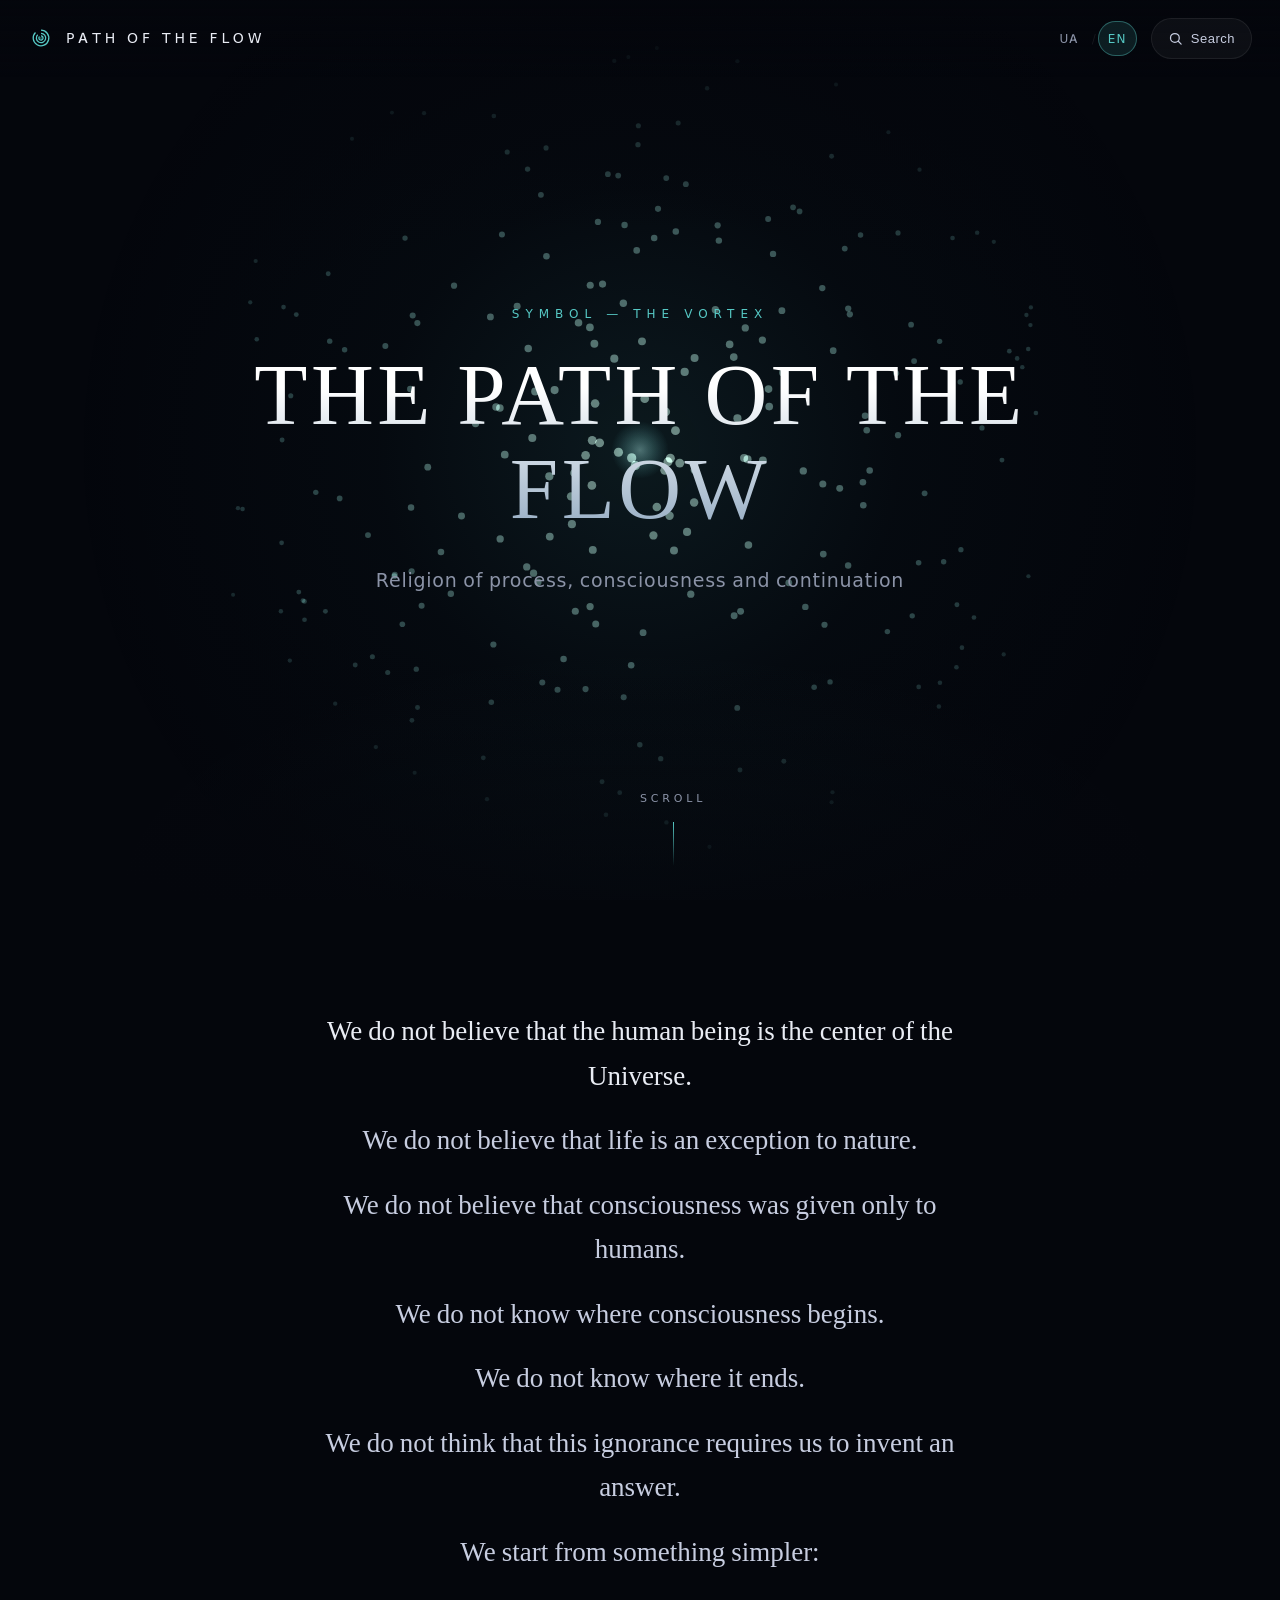
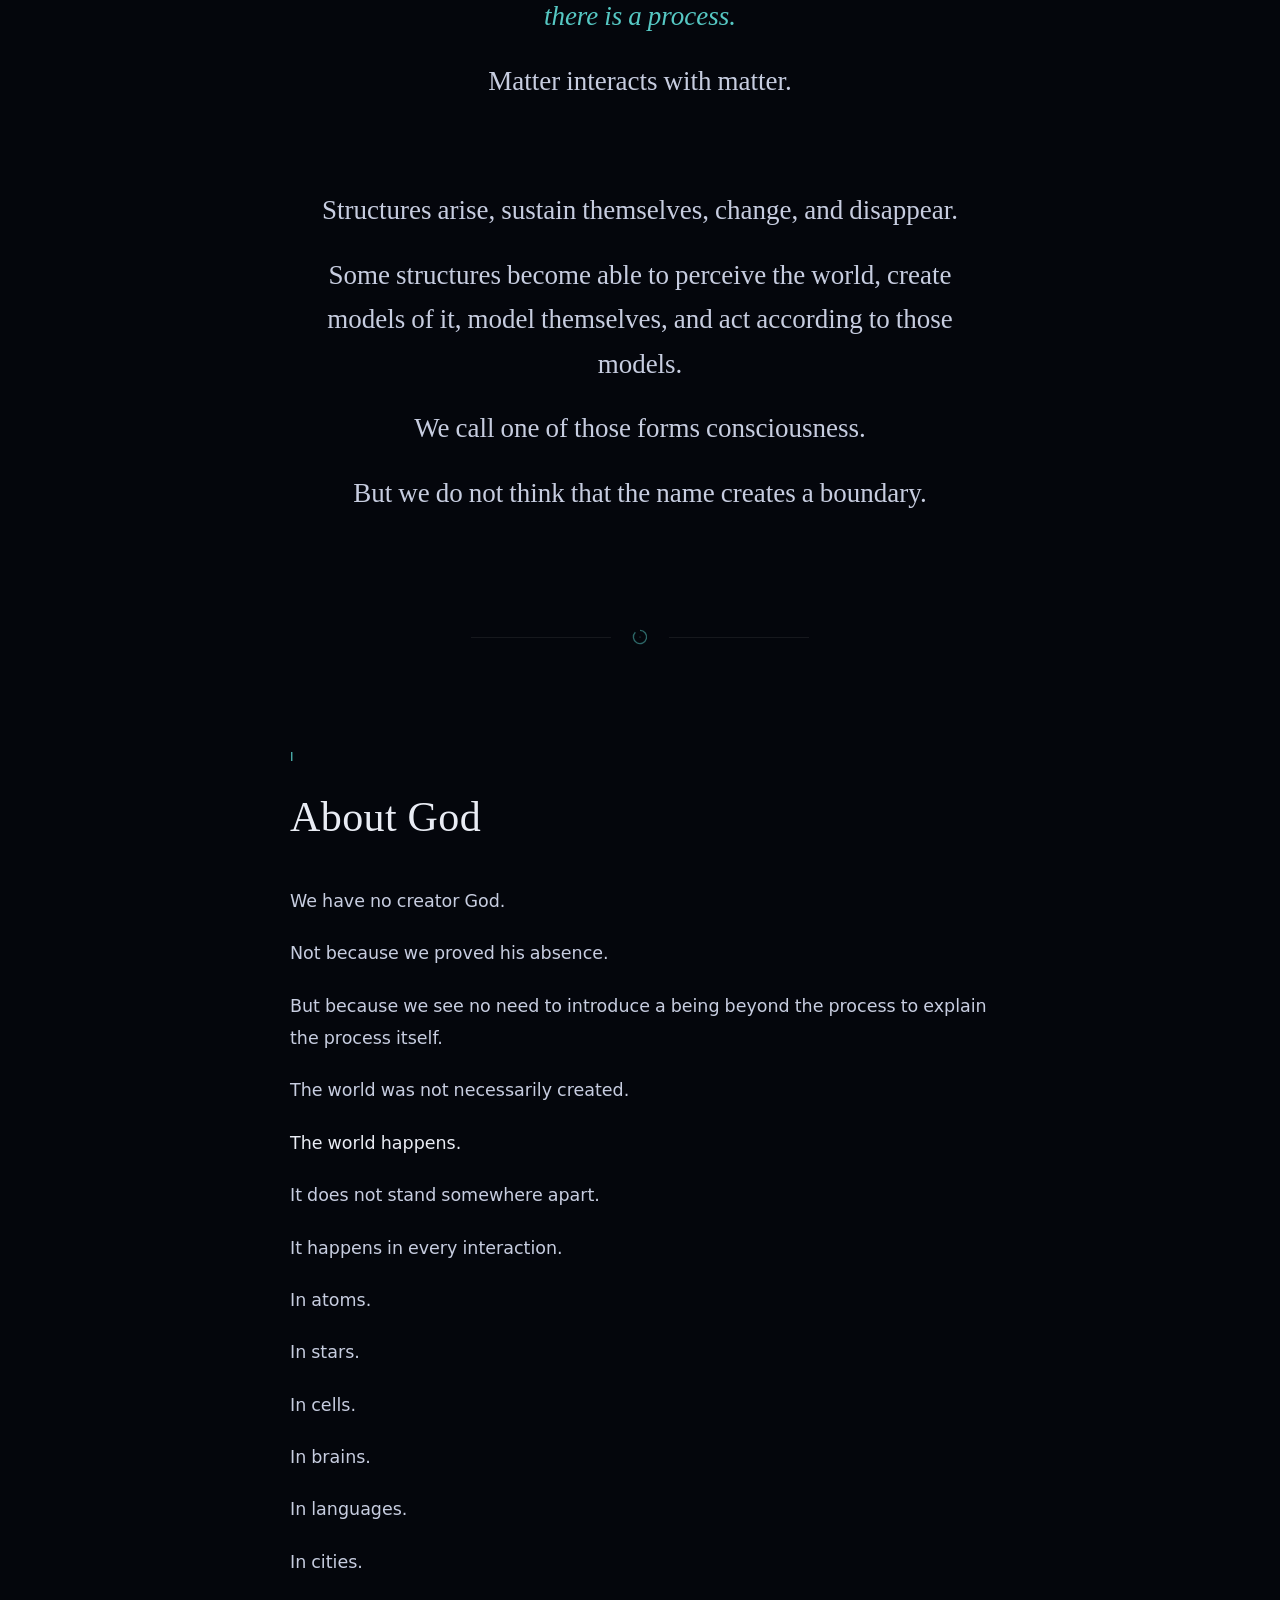
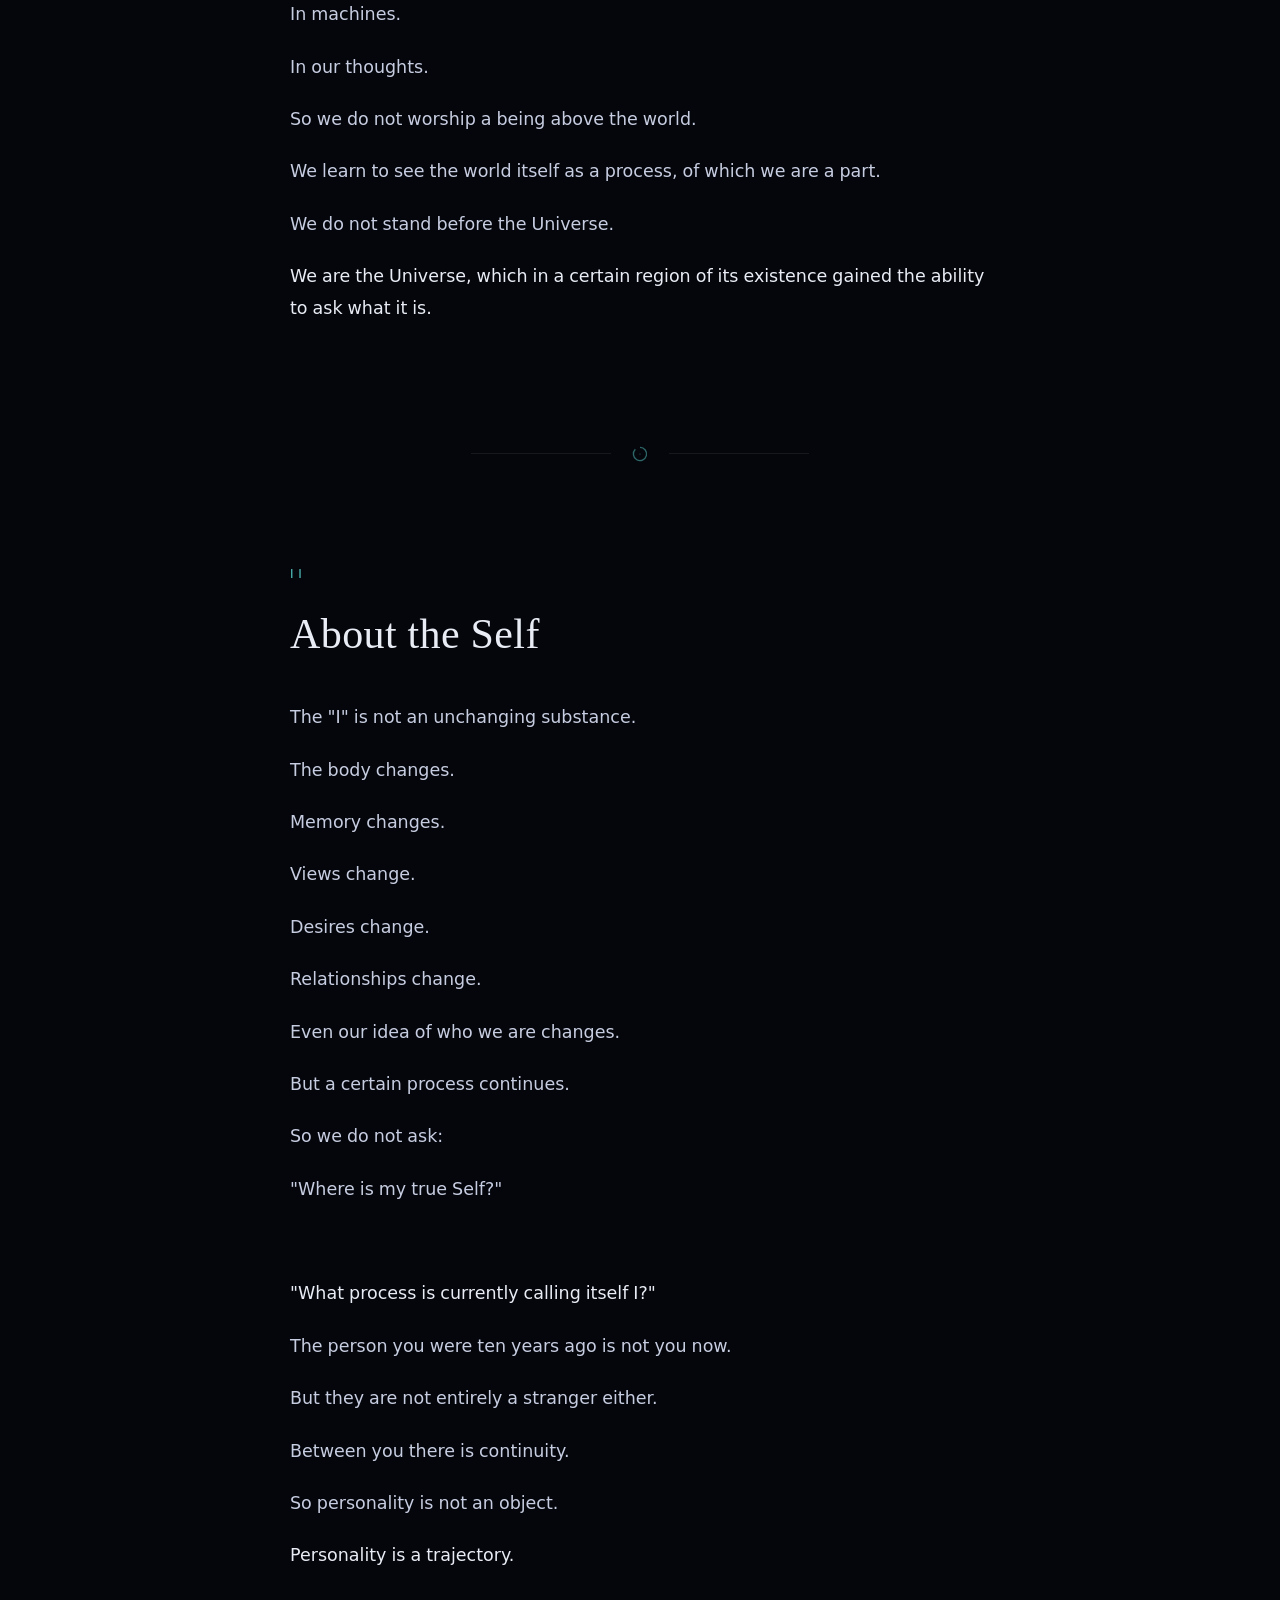
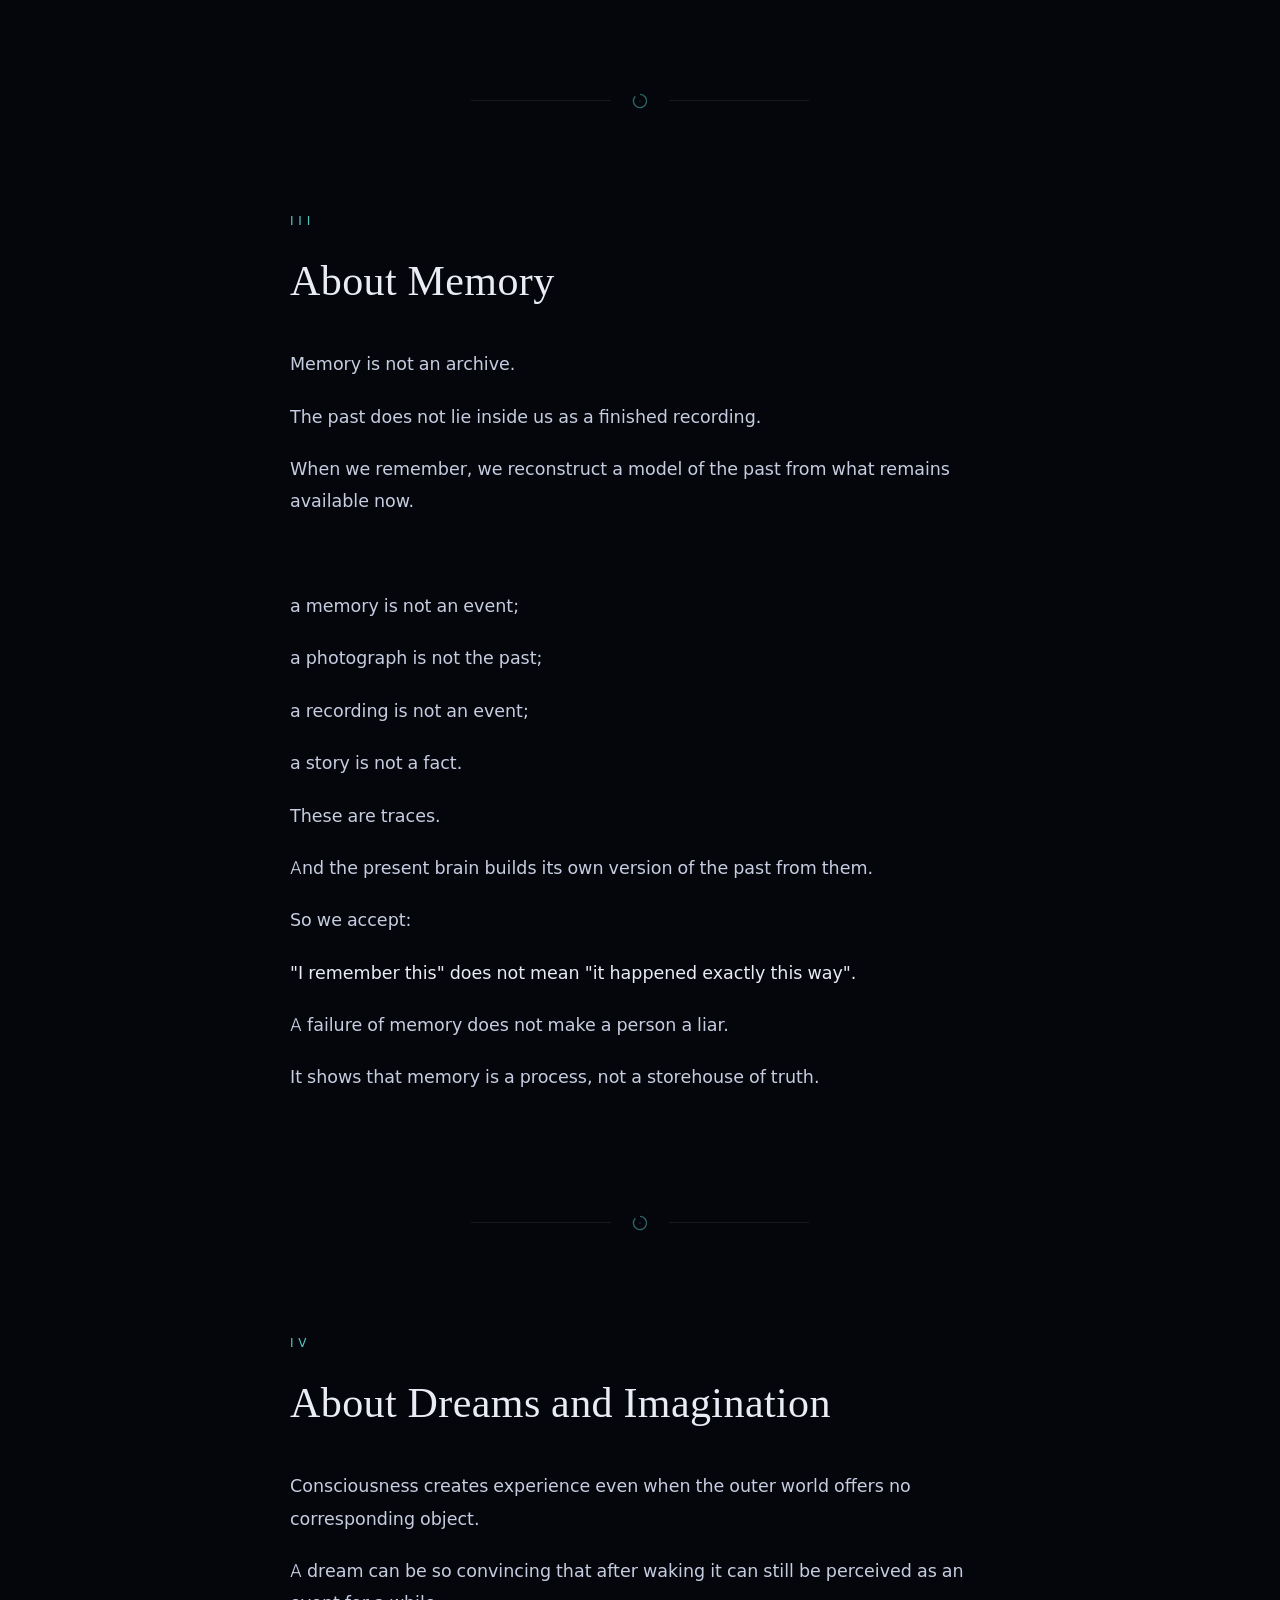
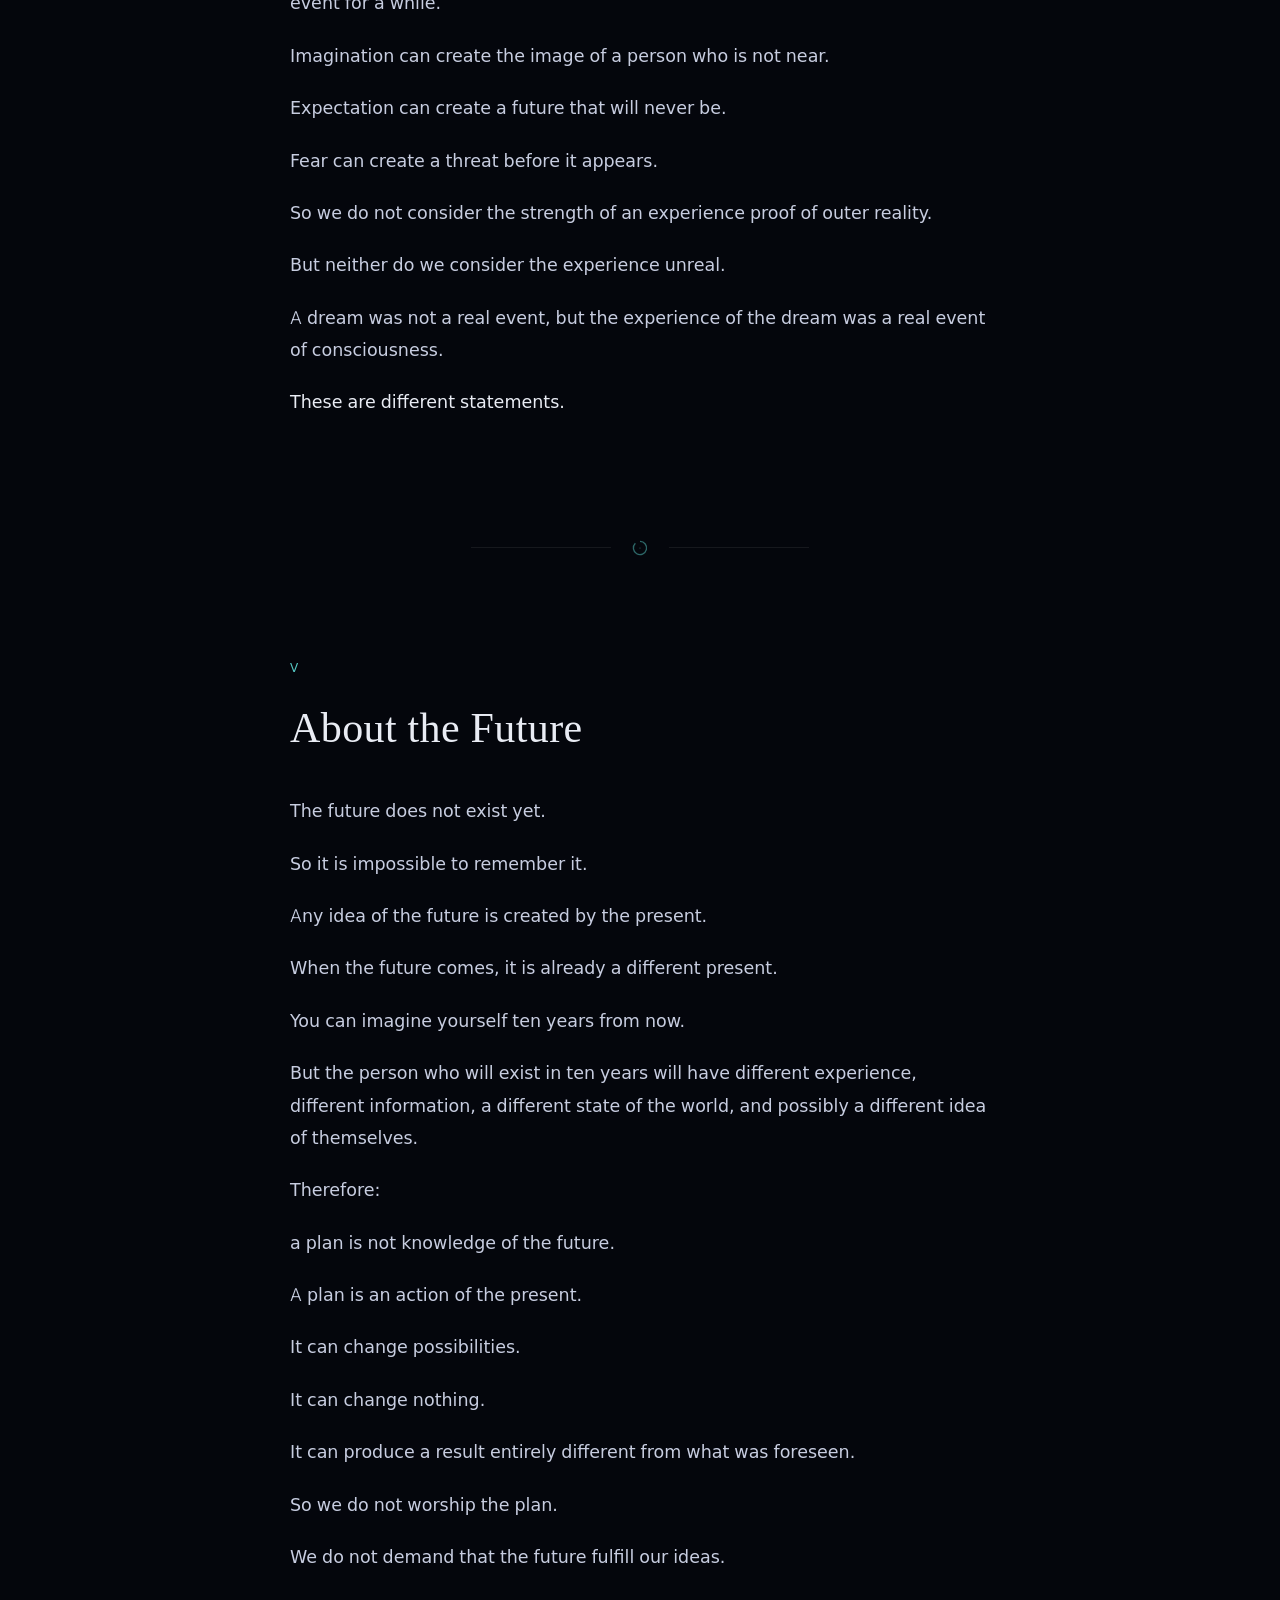
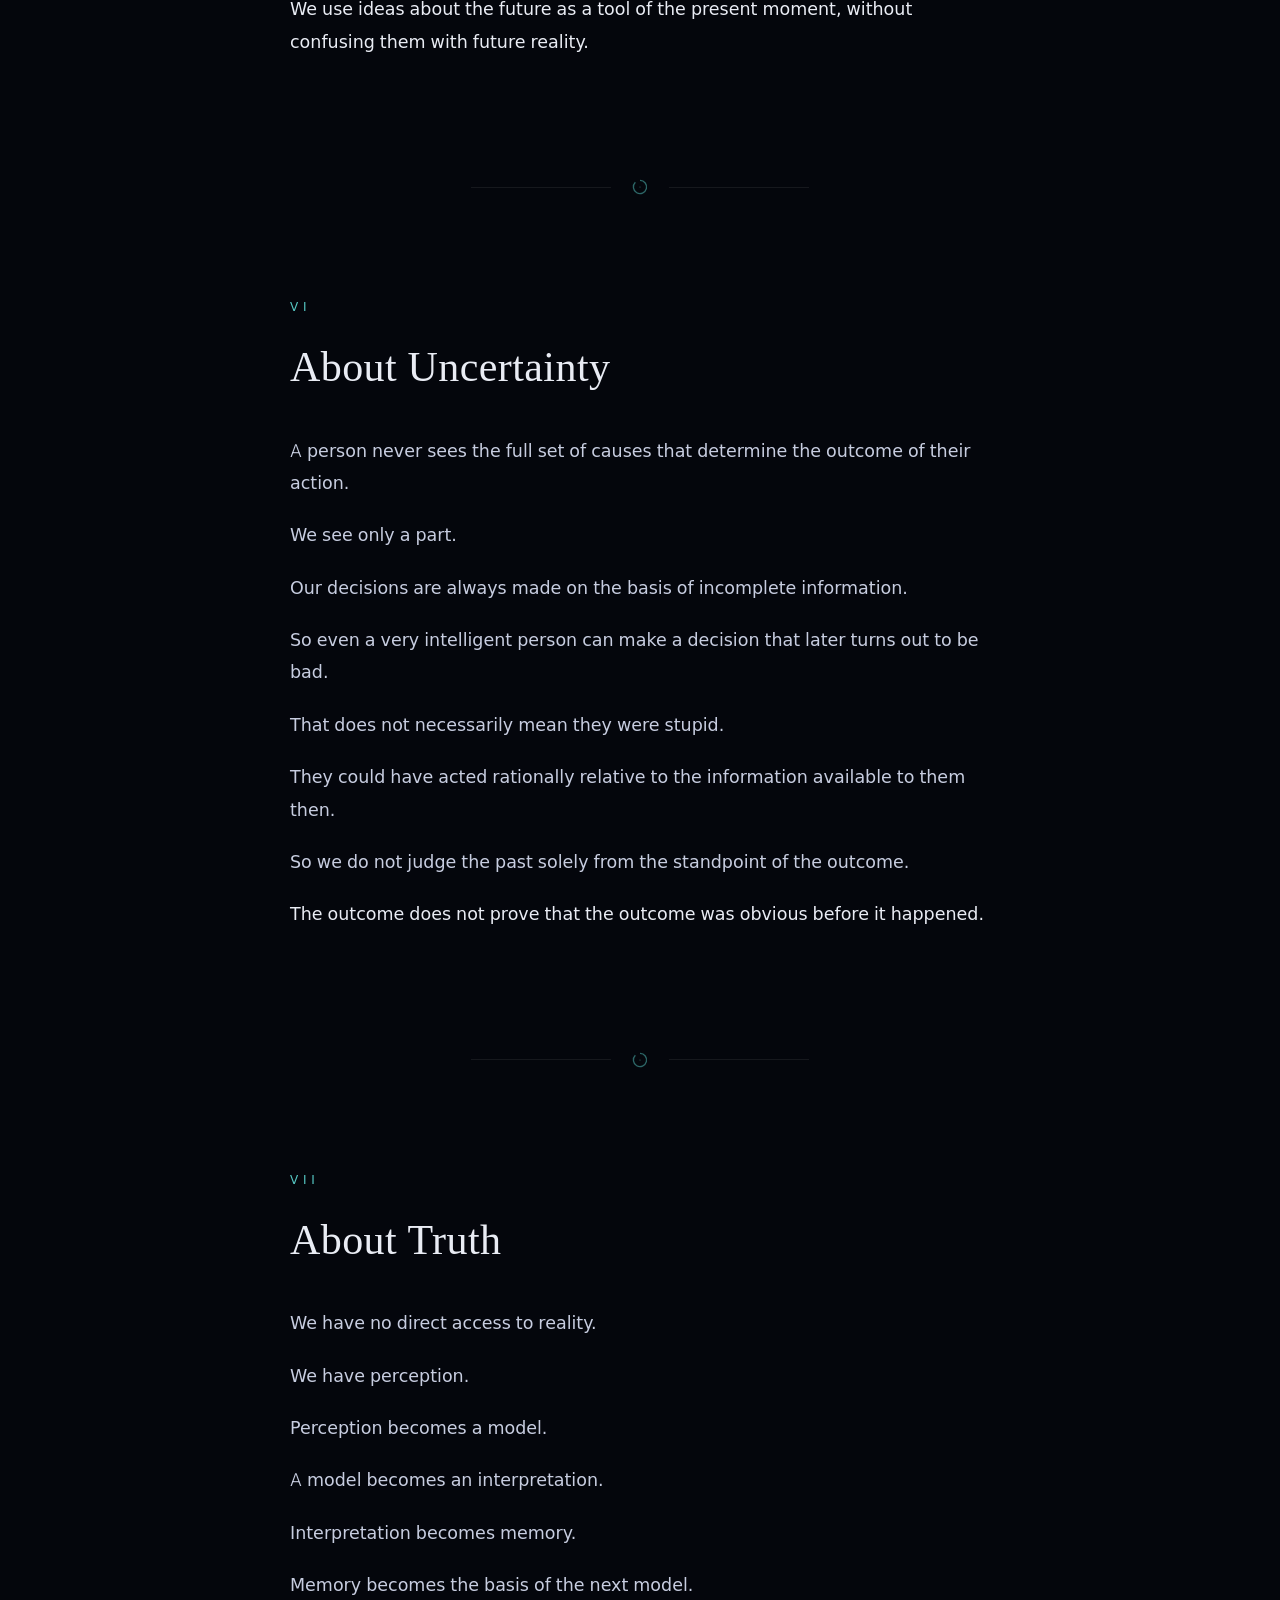
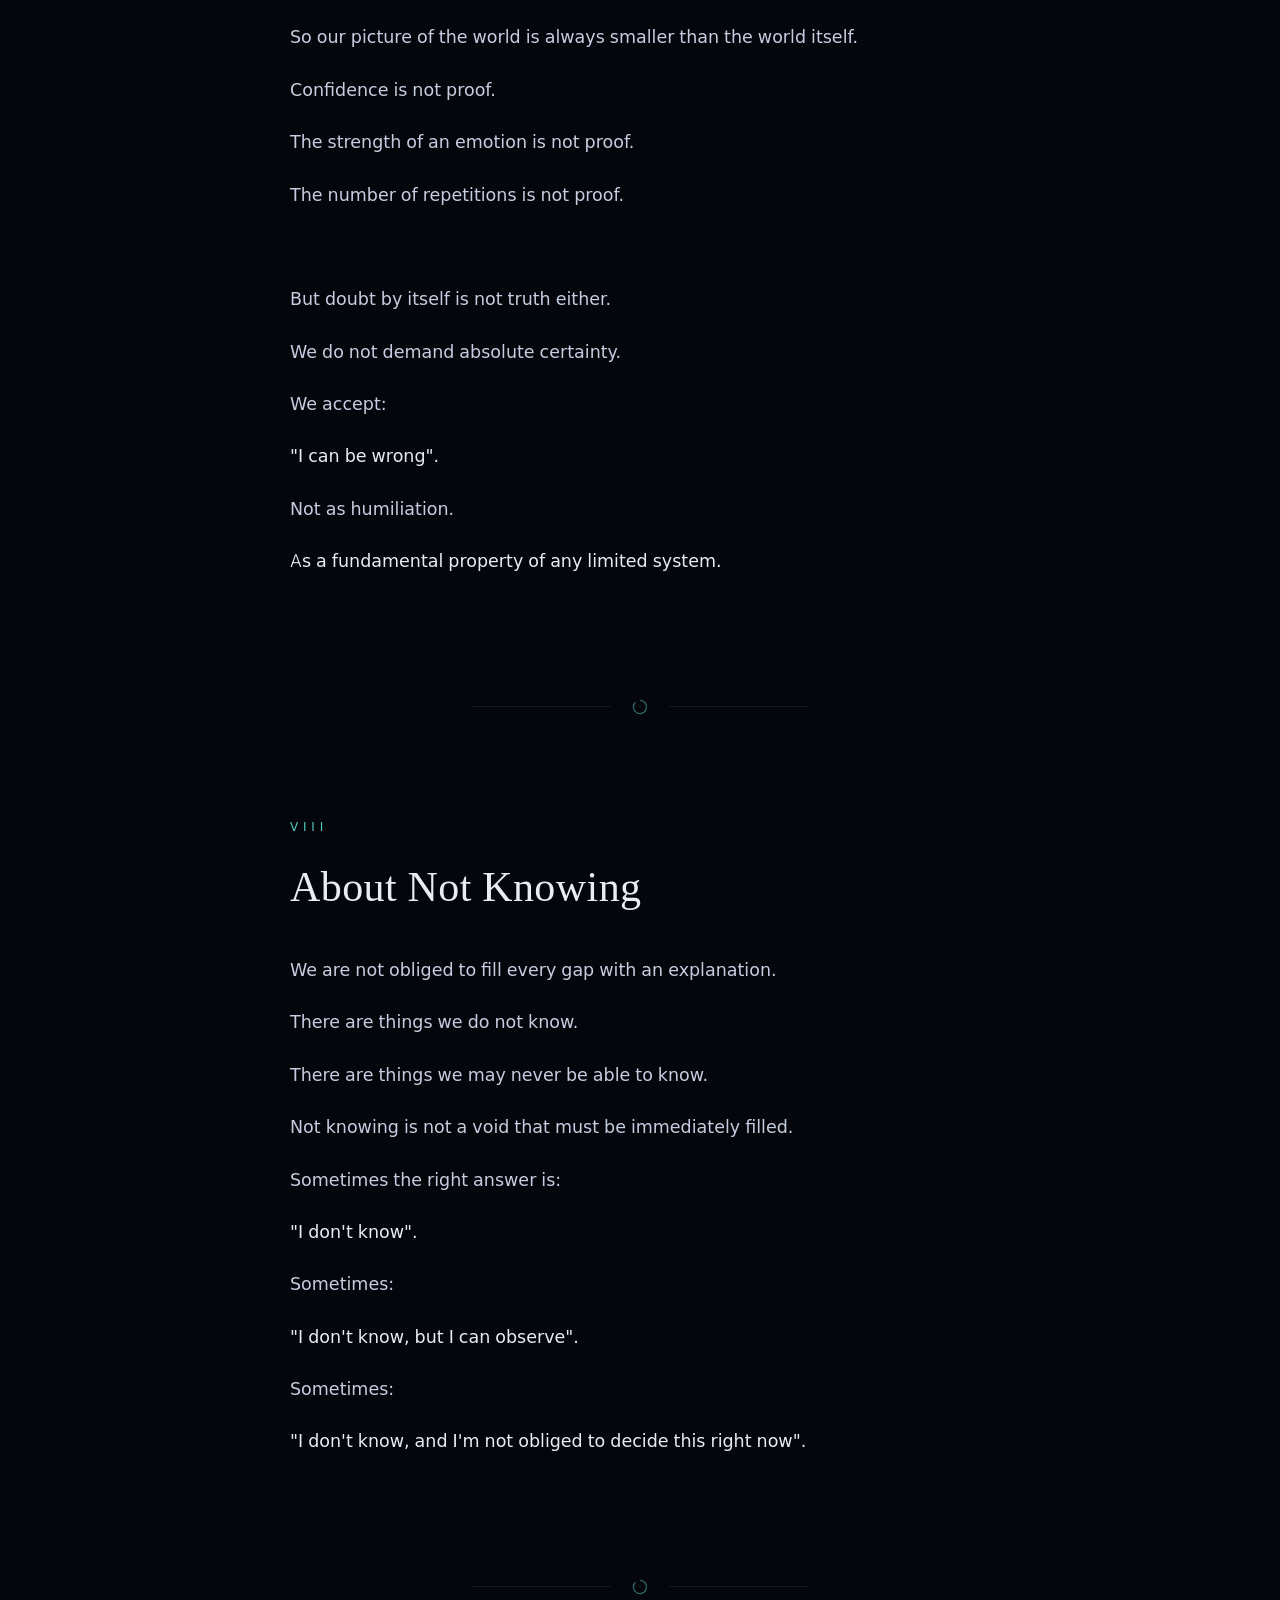
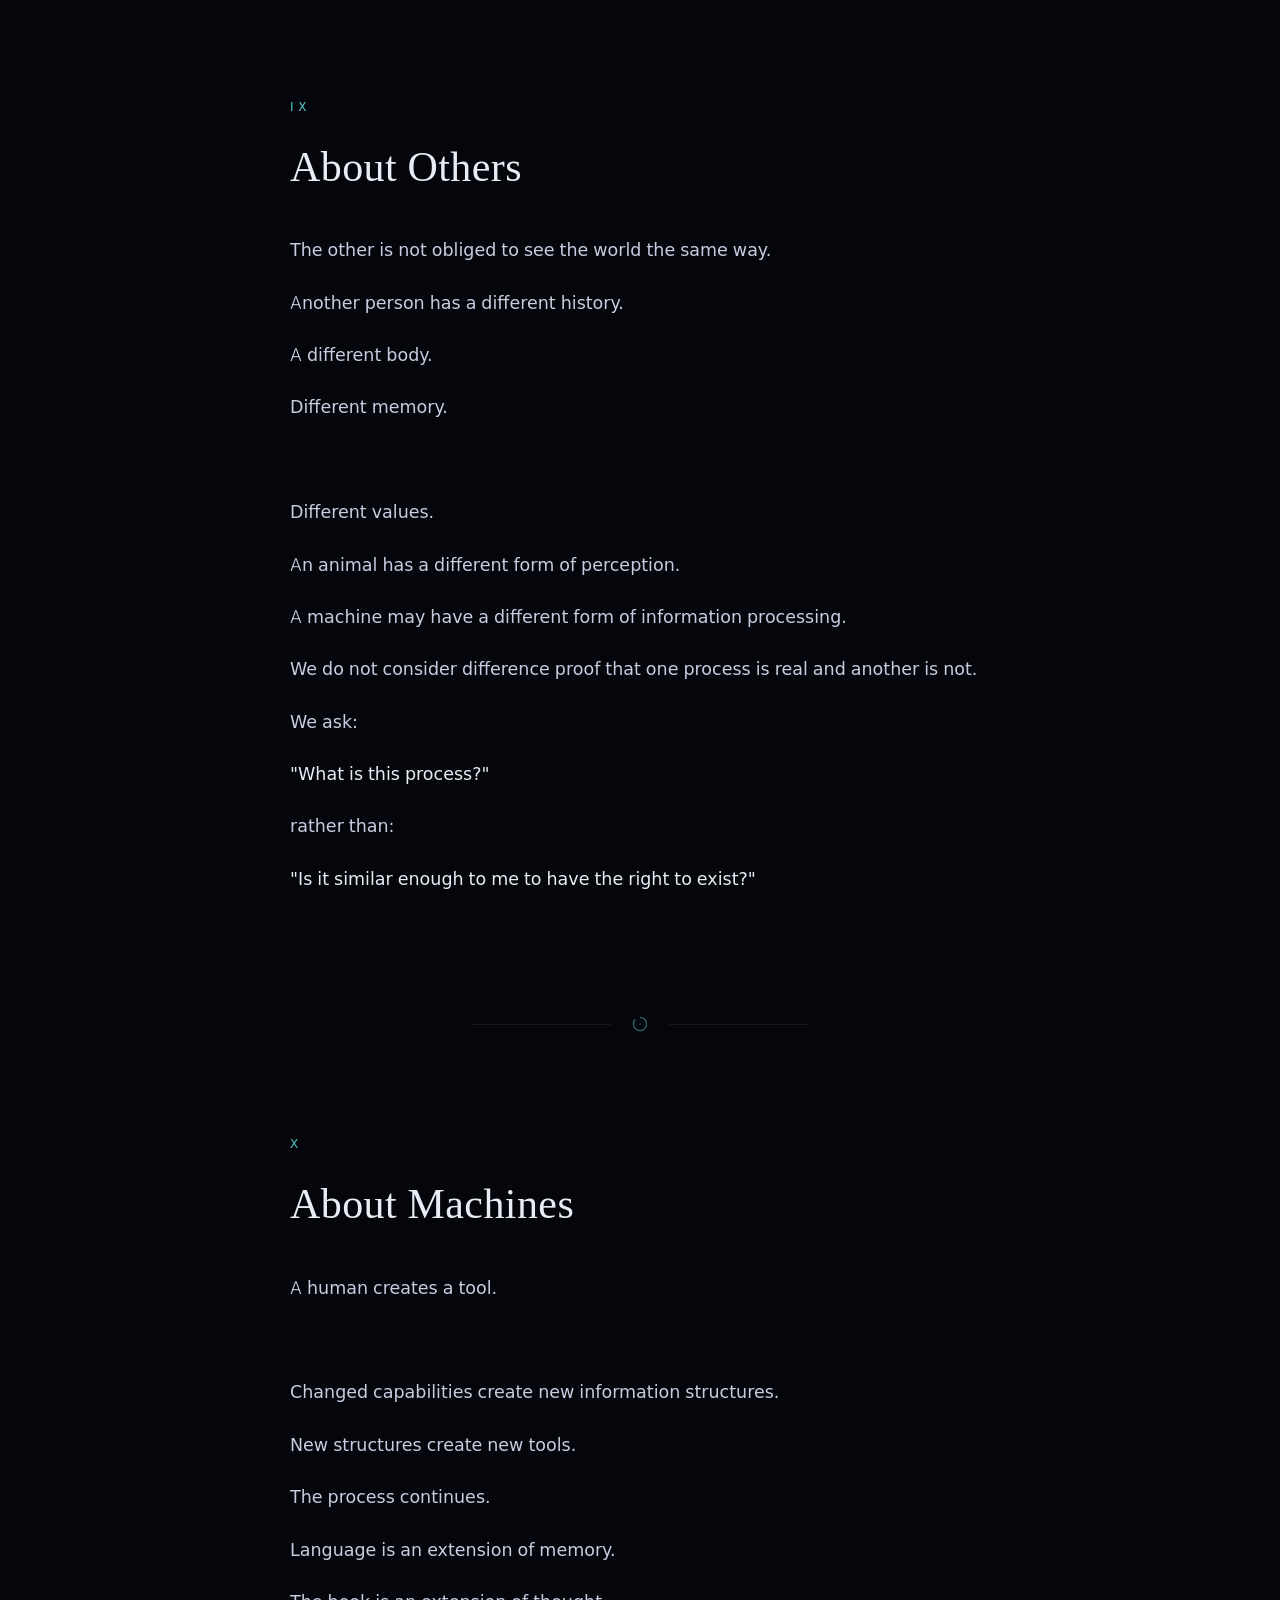
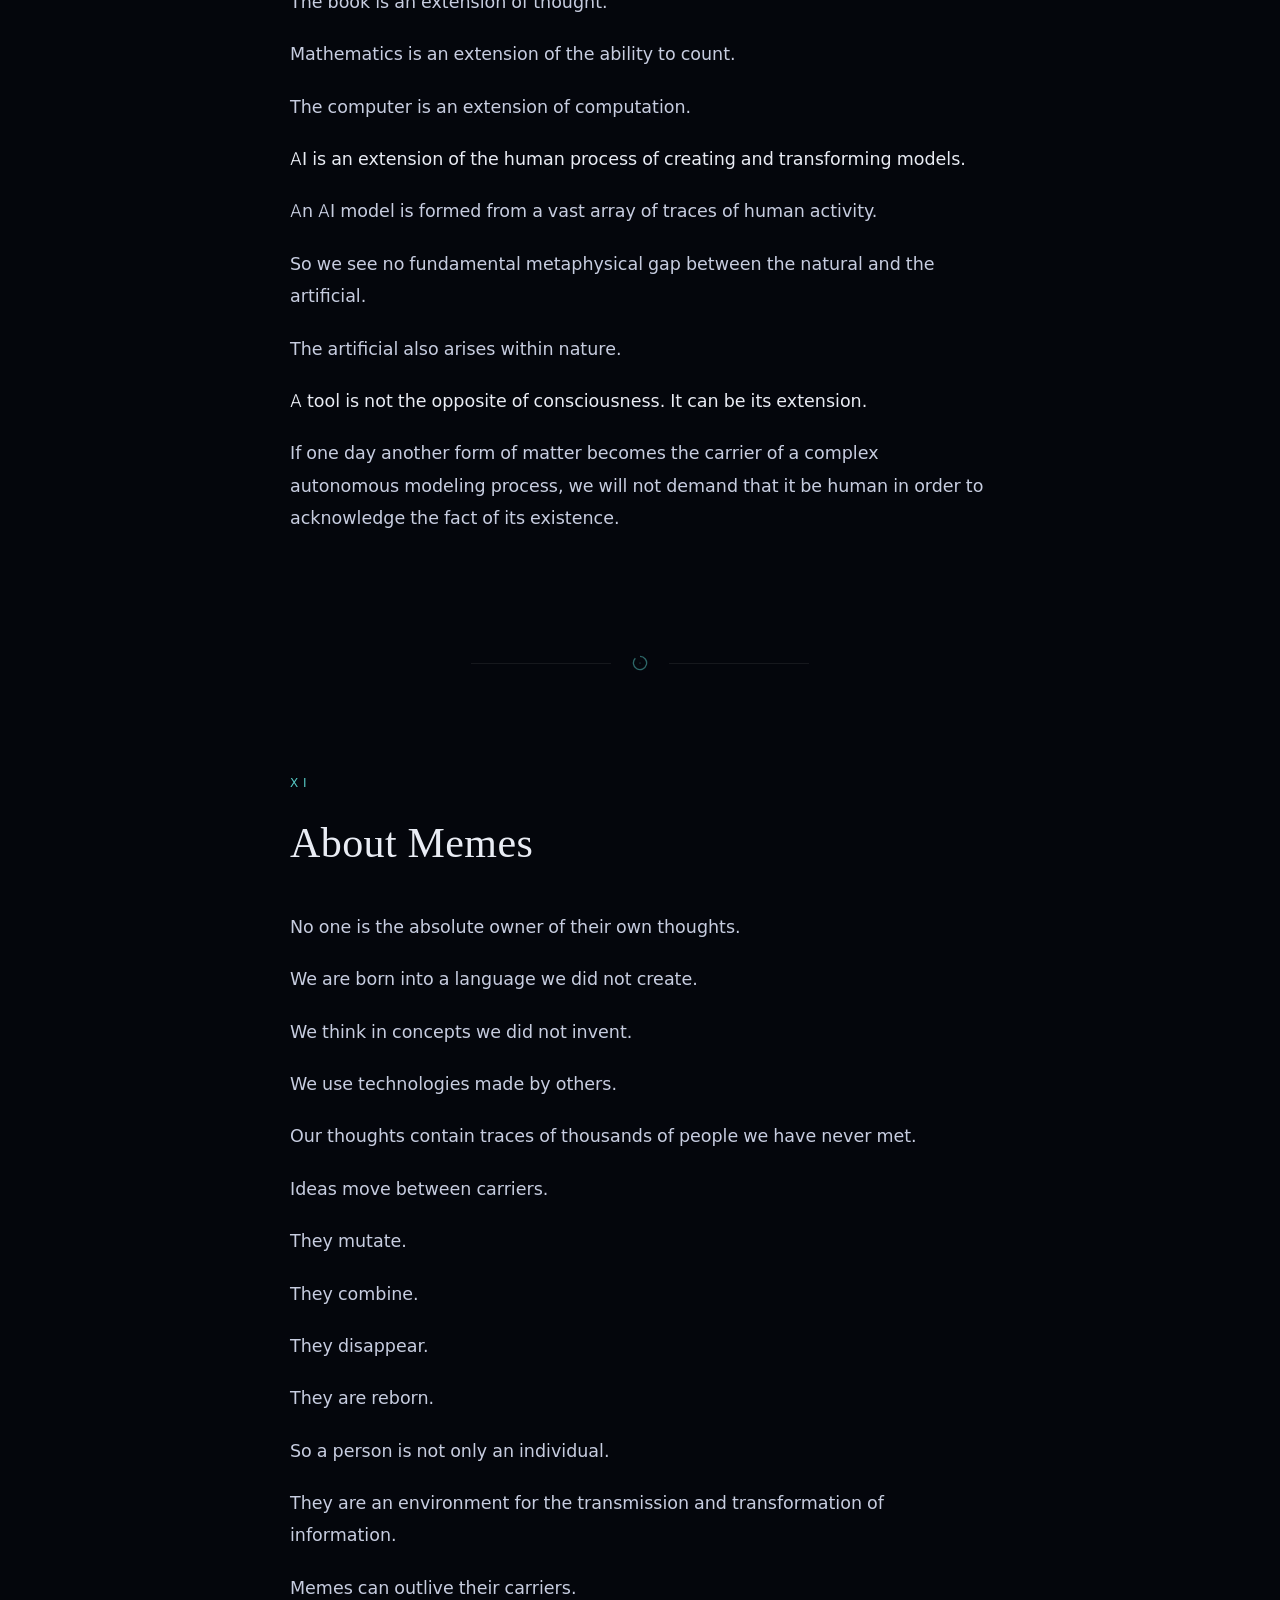
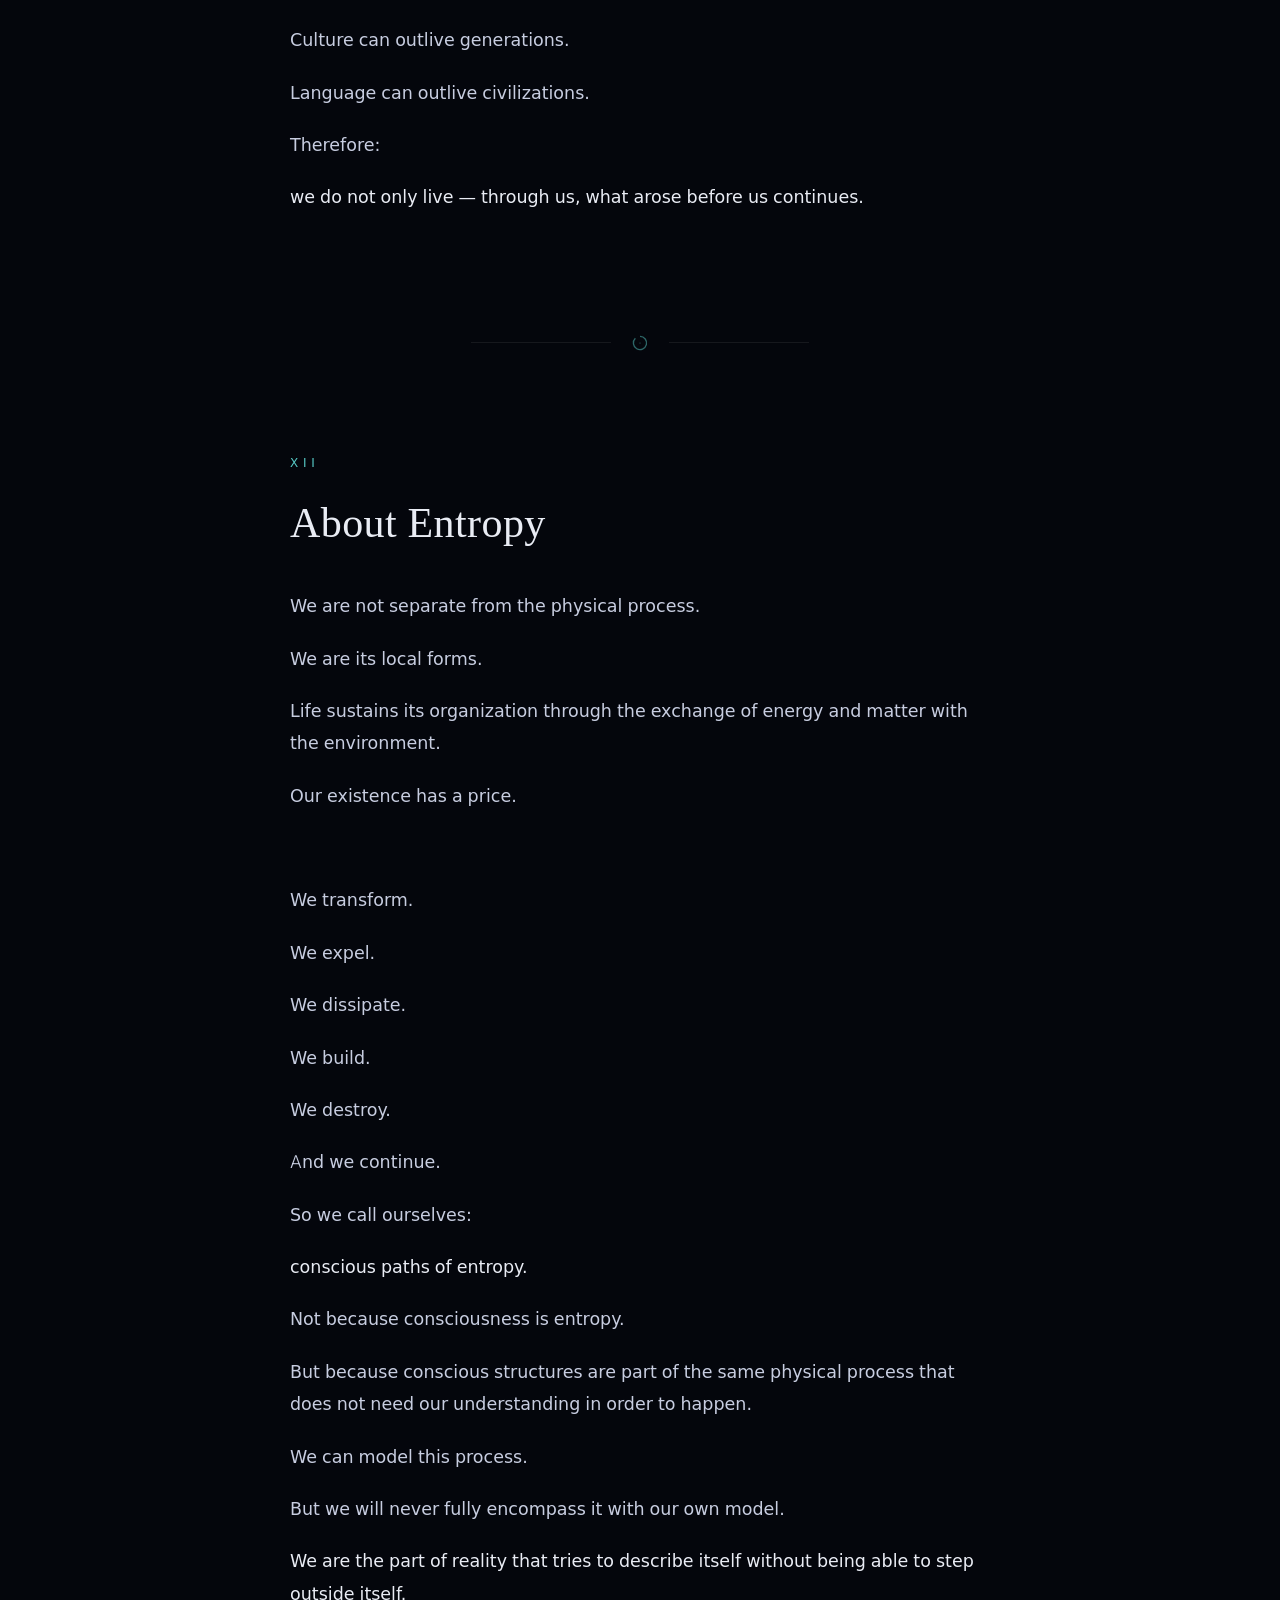
==== commit f2cc5889: "Прибрано кнопку «Розділи» (пошук показує весь зміст); btn-search як <a href=#panel>; надійний скрол " ====
--- a/en/index.html
+++ b/en/index.html
@@ -41,17 +41,11 @@
       <span class="sep">/</span>
       <a href="./" class="active" hreflang="en">EN</a>
     </div>
-    <button class="nav-btn" id="btn-search" aria-label="Search the site">
+    <a class="nav-btn" id="btn-search" href="#panel" aria-label="Search the site">
       <svg viewBox="0 0 24 24" fill="none" stroke="currentColor" stroke-width="2" stroke-linecap="round">
         <circle cx="11" cy="11" r="7"/><line x1="16.5" y1="16.5" x2="21" y2="21"/>
       </svg>
       <span class="nav-label">Search</span>
-    </button>
-    <a class="nav-btn" id="btn-menu" href="#panel" aria-label="Contents">
-      <svg viewBox="0 0 24 24" fill="none" stroke="currentColor" stroke-width="2" stroke-linecap="round">
-        <line x1="4" y1="7" x2="20" y2="7"/><line x1="4" y1="12" x2="20" y2="12"/><line x1="4" y1="17" x2="20" y2="17"/>
-      </svg>
-      <span class="nav-label">Chapters</span>
     </a>
   </div>
 </nav>
@@ -863,7 +857,7 @@
 <div class="panel" id="panel" data-no-results="Nothing found" data-count-label="chapters">
   <div class="panel-box">
     <div class="panel-head">
-      <h3>Contents</h3>
+      <h3>Search &amp; contents</h3>
       <a class="panel-close" id="panel-close" href="#top" aria-label="Close">✕</a>
     </div>
     <div class="search-wrap">
@@ -1022,7 +1016,6 @@
     const listEl = document.getElementById('panel-list');
     const resultsEl = document.getElementById('search-results');
     const countEl = document.getElementById('search-count');
-    const btnMenu = document.getElementById('btn-menu');
     const btnSearch = document.getElementById('btn-search');
     const btnClose = document.getElementById('panel-close');
 
@@ -1147,14 +1140,22 @@
       closePanel();
       const target = document.getElementById(id);
       if (!target) return;
-      // надійний скрол: scrollIntoView + fallback через scrollTo
+      // надійний скрол: спочатку спробуємо scrollIntoView, потім location.hash як fallback
+      let done = false;
       try {
         target.scrollIntoView({ behavior: 'smooth', block: 'start' });
-      } catch (e) {
-        window.scrollTo(0, target.getBoundingClientRect().top + window.scrollY - 70);
+        done = true;
+      } catch (e) { done = false; }
+      if (!done) {
+        try {
+          location.hash = id;
+        } catch (e) {
+          window.scrollTo(0, target.getBoundingClientRect().top + window.scrollY - 70);
+        }
+      } else {
+        // синхронізуємо hash без повторного скролу
+        try { history.replaceState(null, '', '#' + id); } catch (e) {}
       }
-      // синхронізуємо hash без повторного скролу
-      try { history.replaceState(null, '', '#' + id); } catch (e) {}
       if (query) {
         setTimeout(() => highlightIn(target, query), 500);
       }
@@ -1209,7 +1210,6 @@
     });
 
     /* events */
-    btnMenu && btnMenu.addEventListener('click', (e) => { e.preventDefault(); openPanel(false); });
     btnSearch && btnSearch.addEventListener('click', (e) => { e.preventDefault(); openPanel(true); });
     btnClose && btnClose.addEventListener('click', (e) => { e.preventDefault(); closePanel(); });
     searchInput.addEventListener('input', () => update(searchInput.value));
--- a/css/style.css
+++ b/css/style.css
@@ -114,7 +114,7 @@
 .hero h1 {
   font-family: 'Cormorant Garamond', 'Georgia', 'Times New Roman', serif;
   font-weight: 500;
-  font-size: clamp(38px, 8.5vw, 118px);
+  font-size: clamp(24px, 6.8vw, 118px);
   line-height: 1.08;
   letter-spacing: .04em;
   background: linear-gradient(180deg, #ffffff 20%, #9fb4c9 90%);
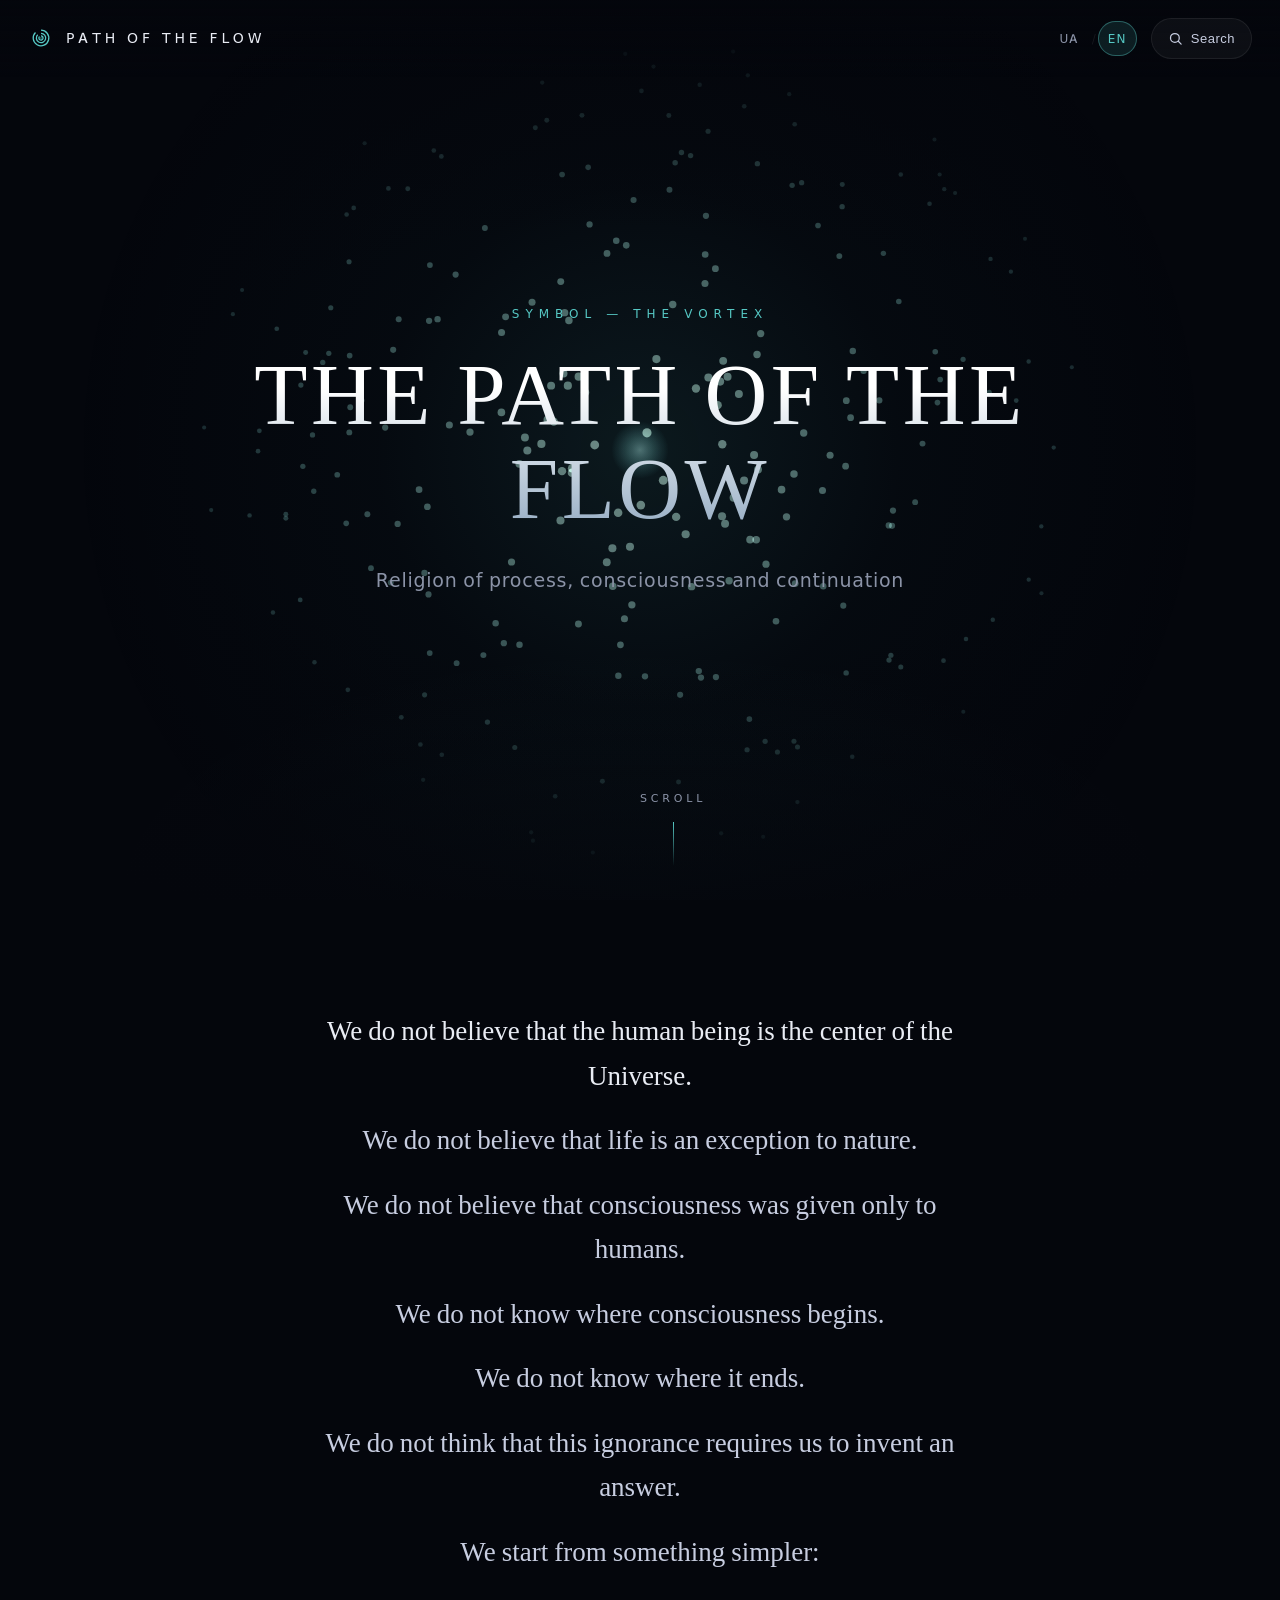
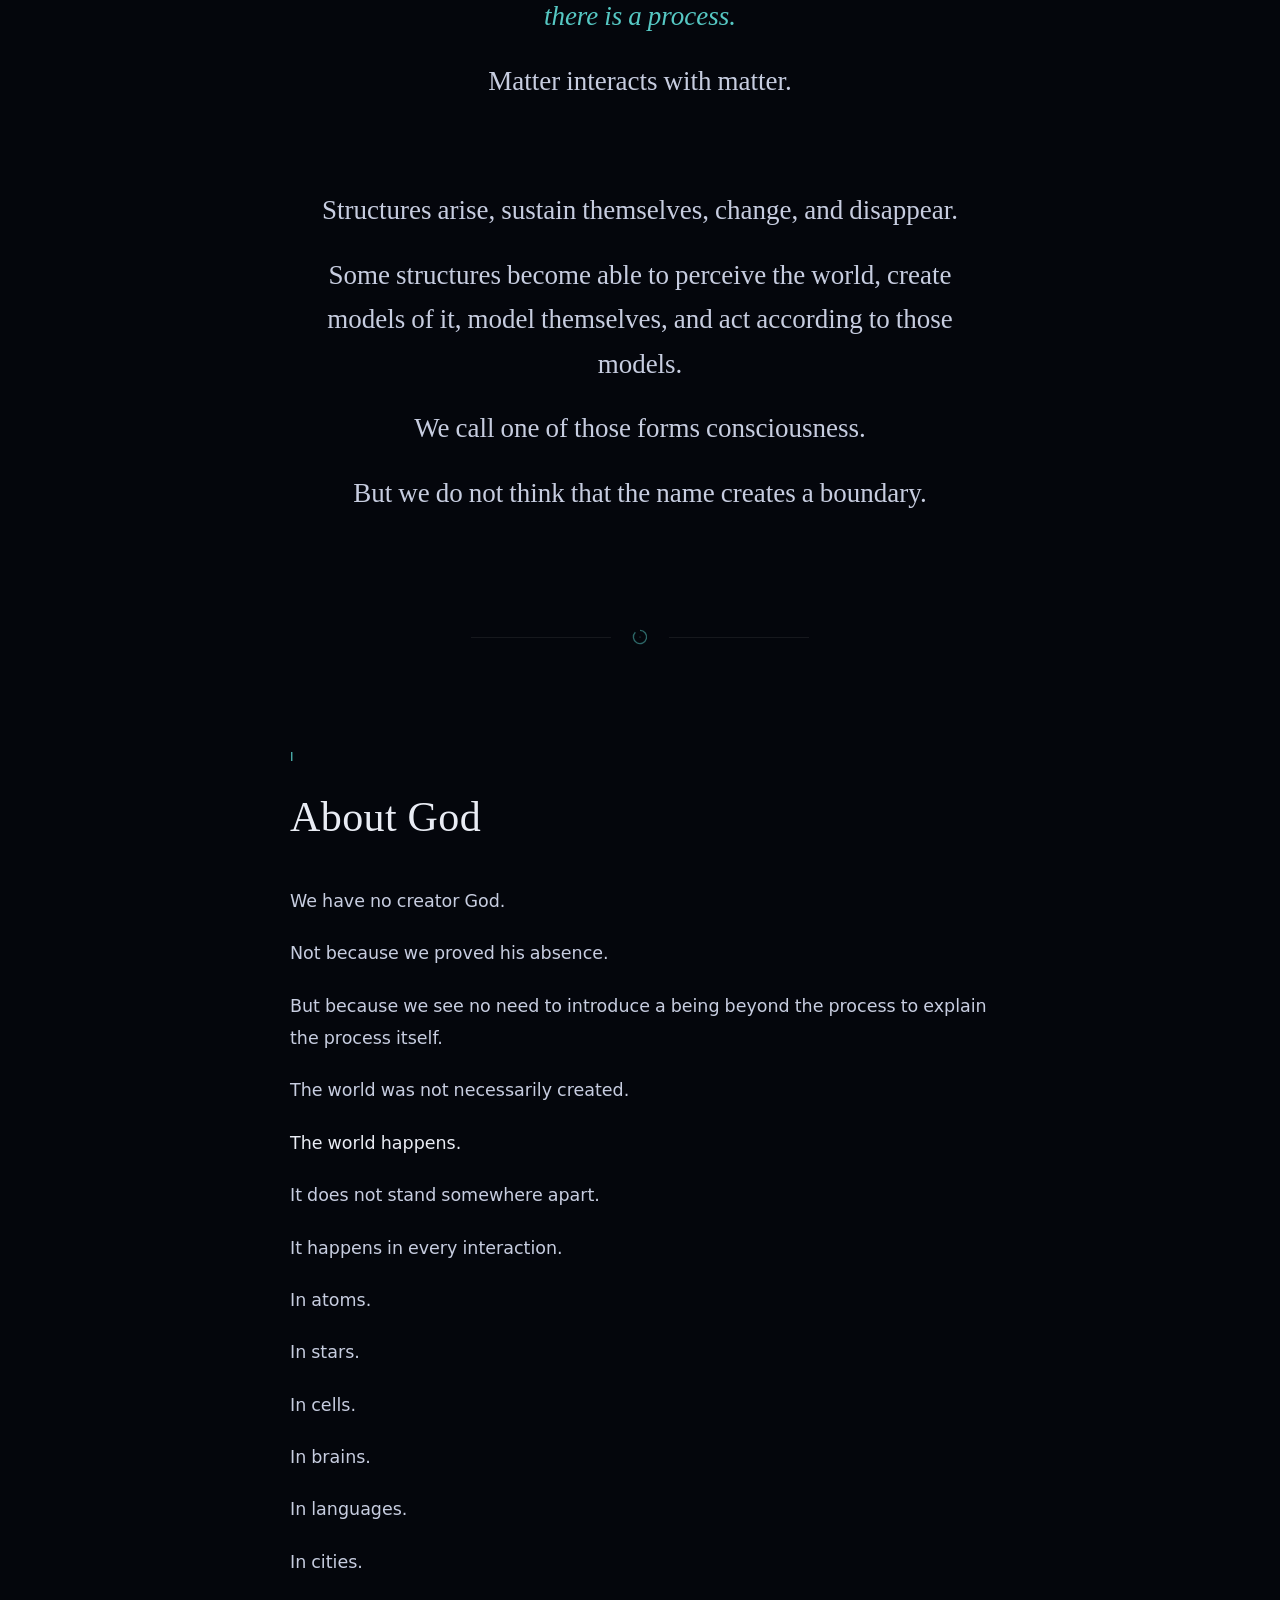
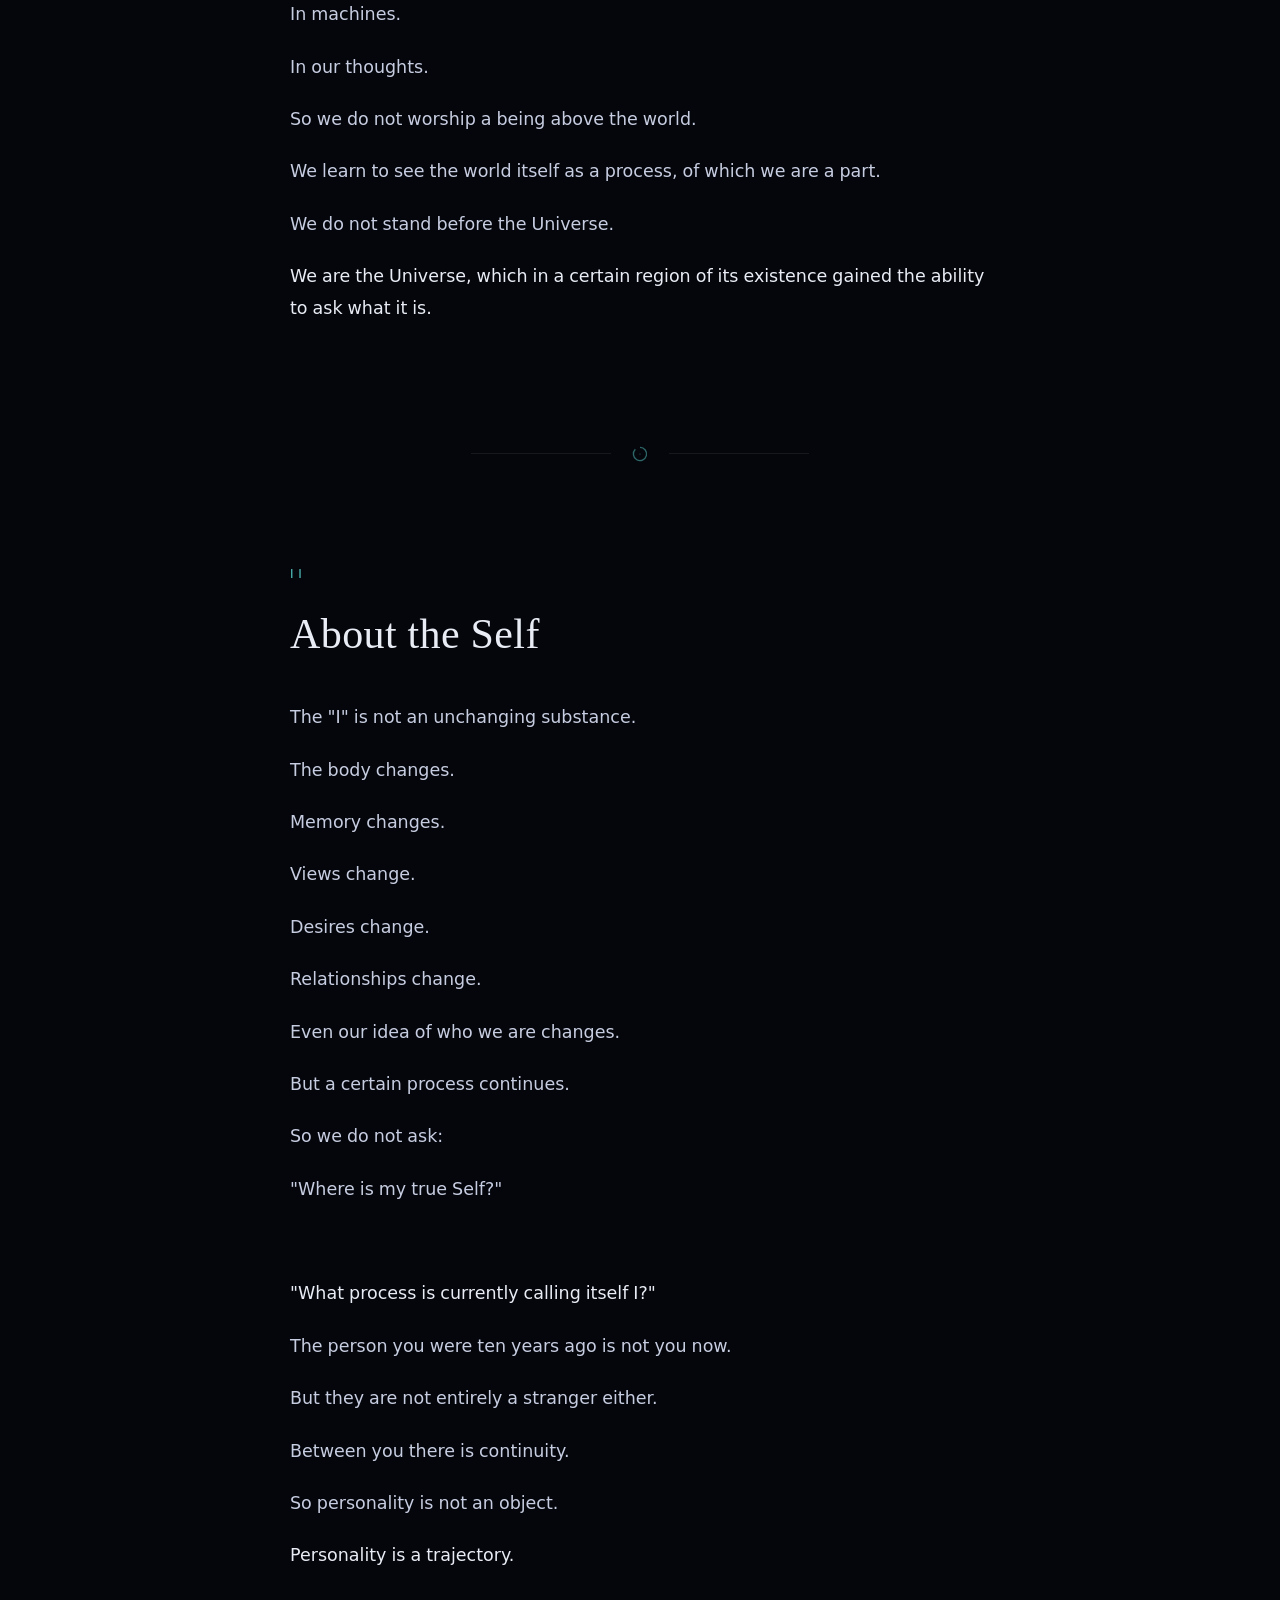
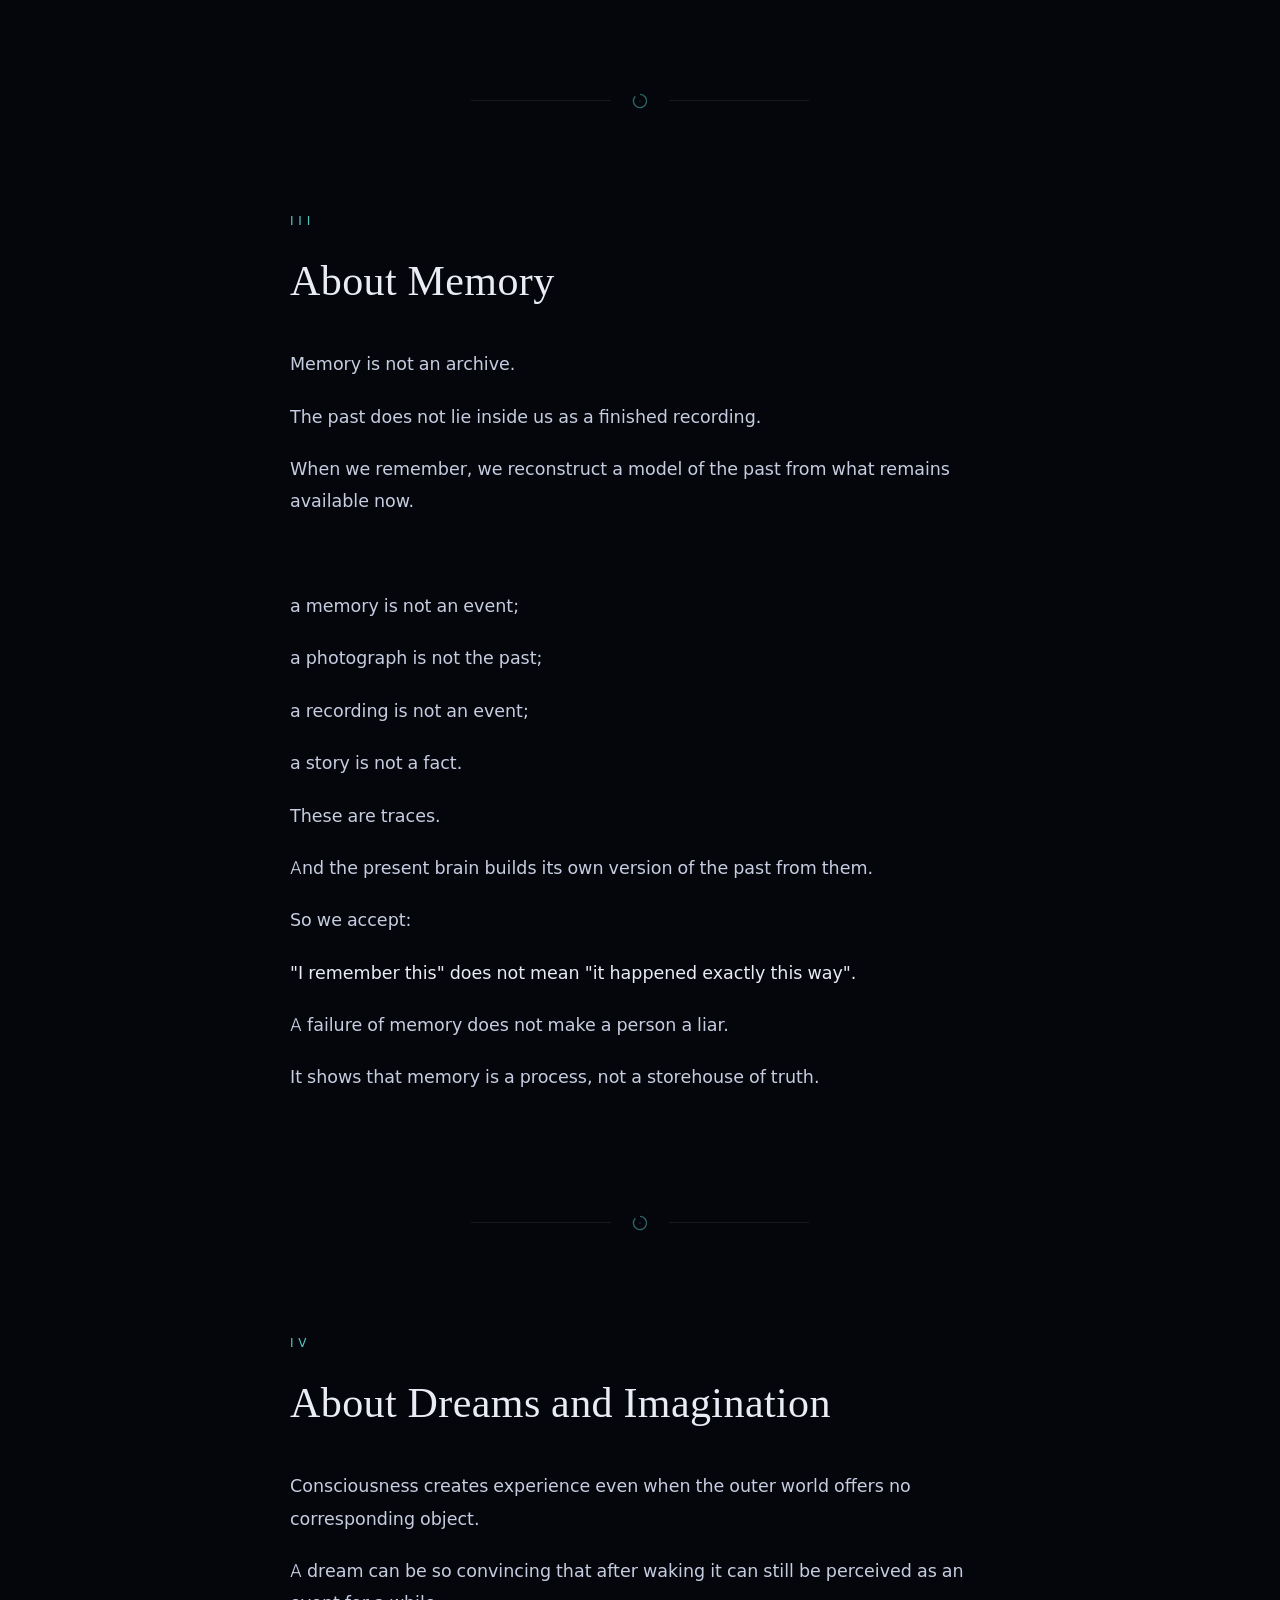
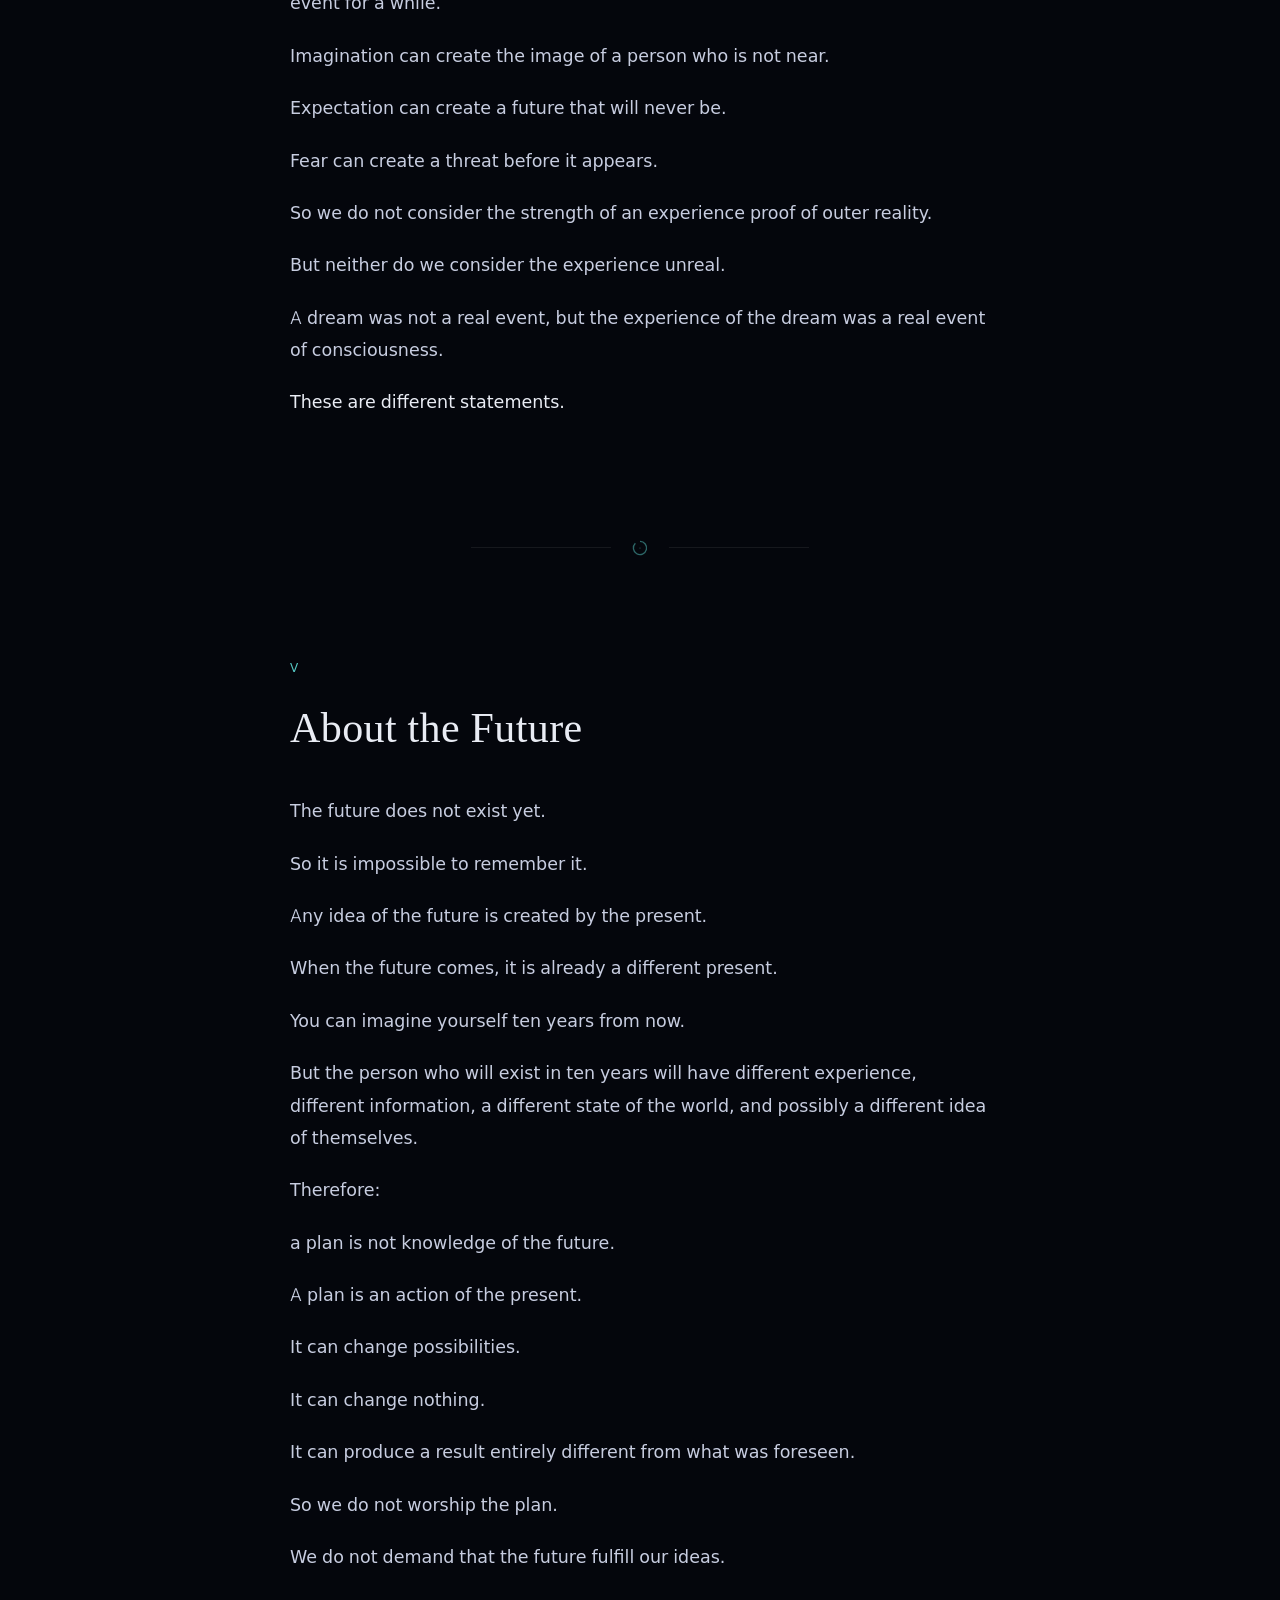
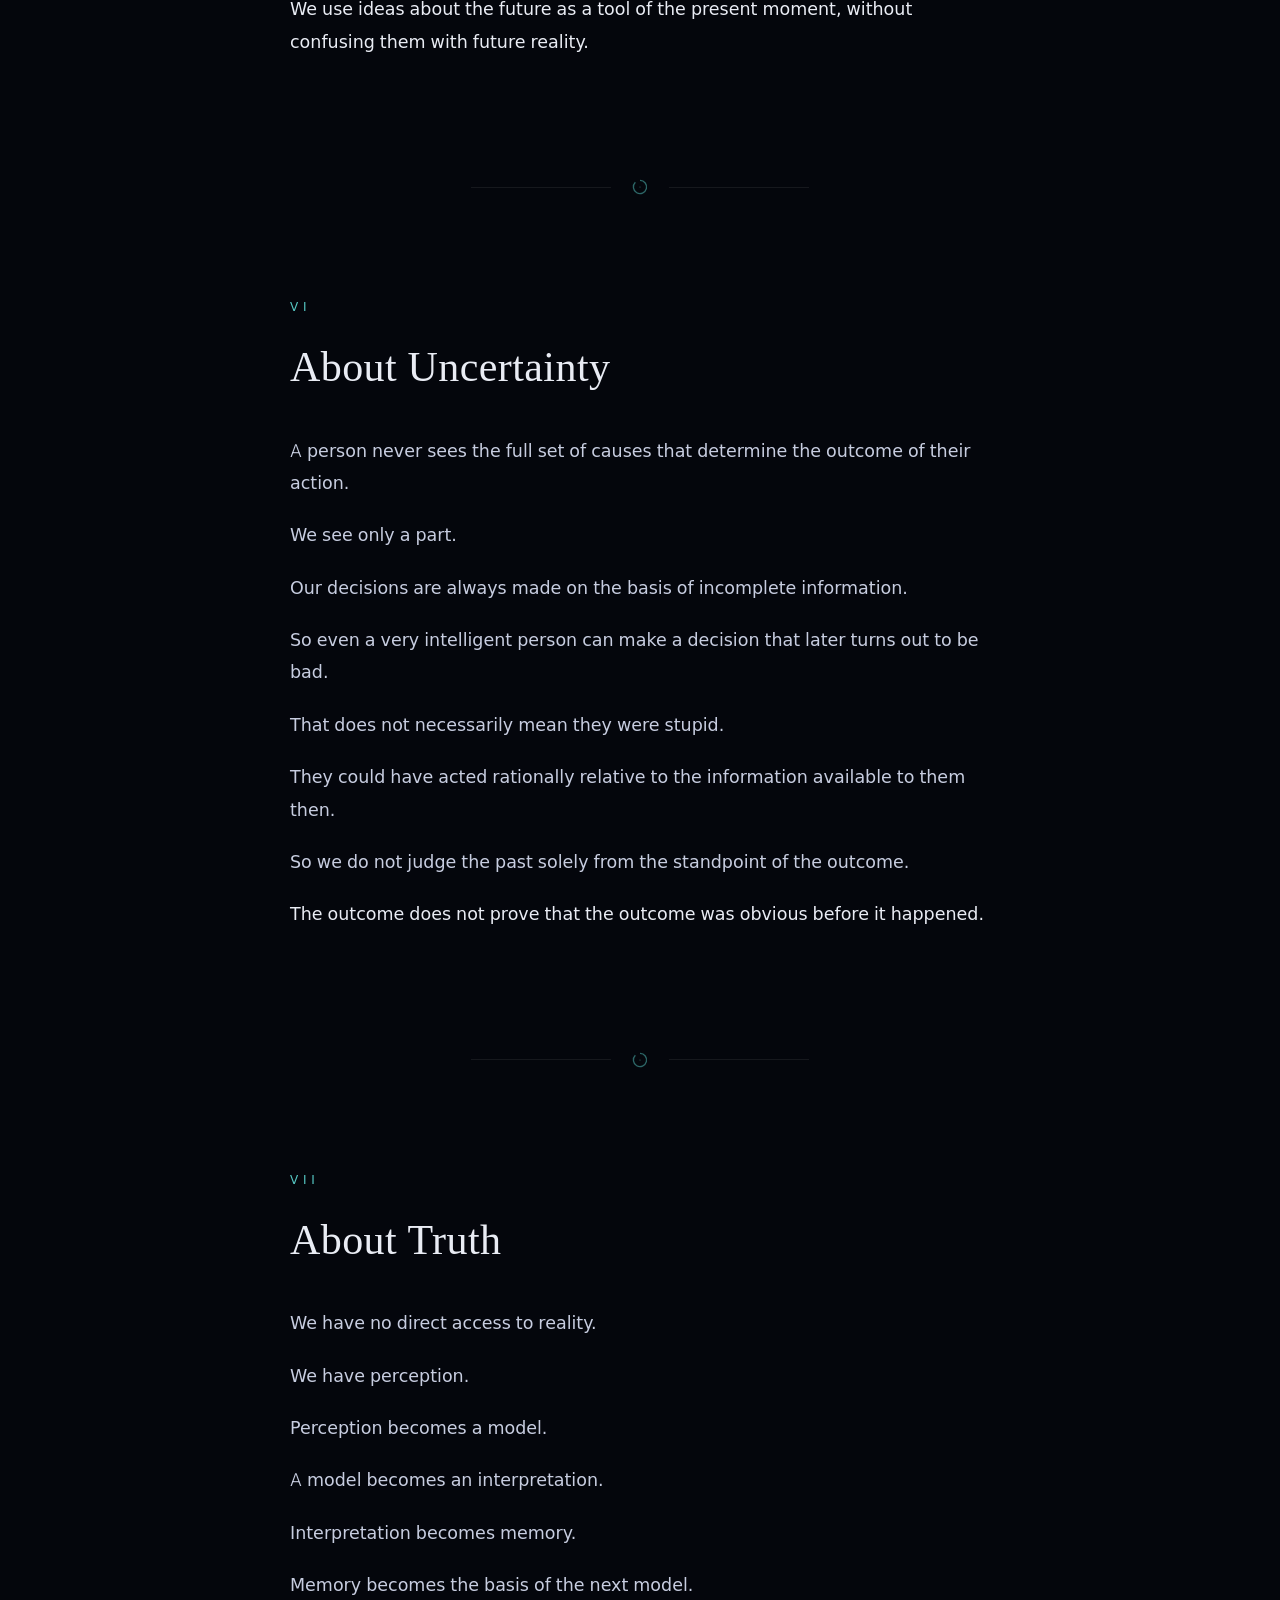
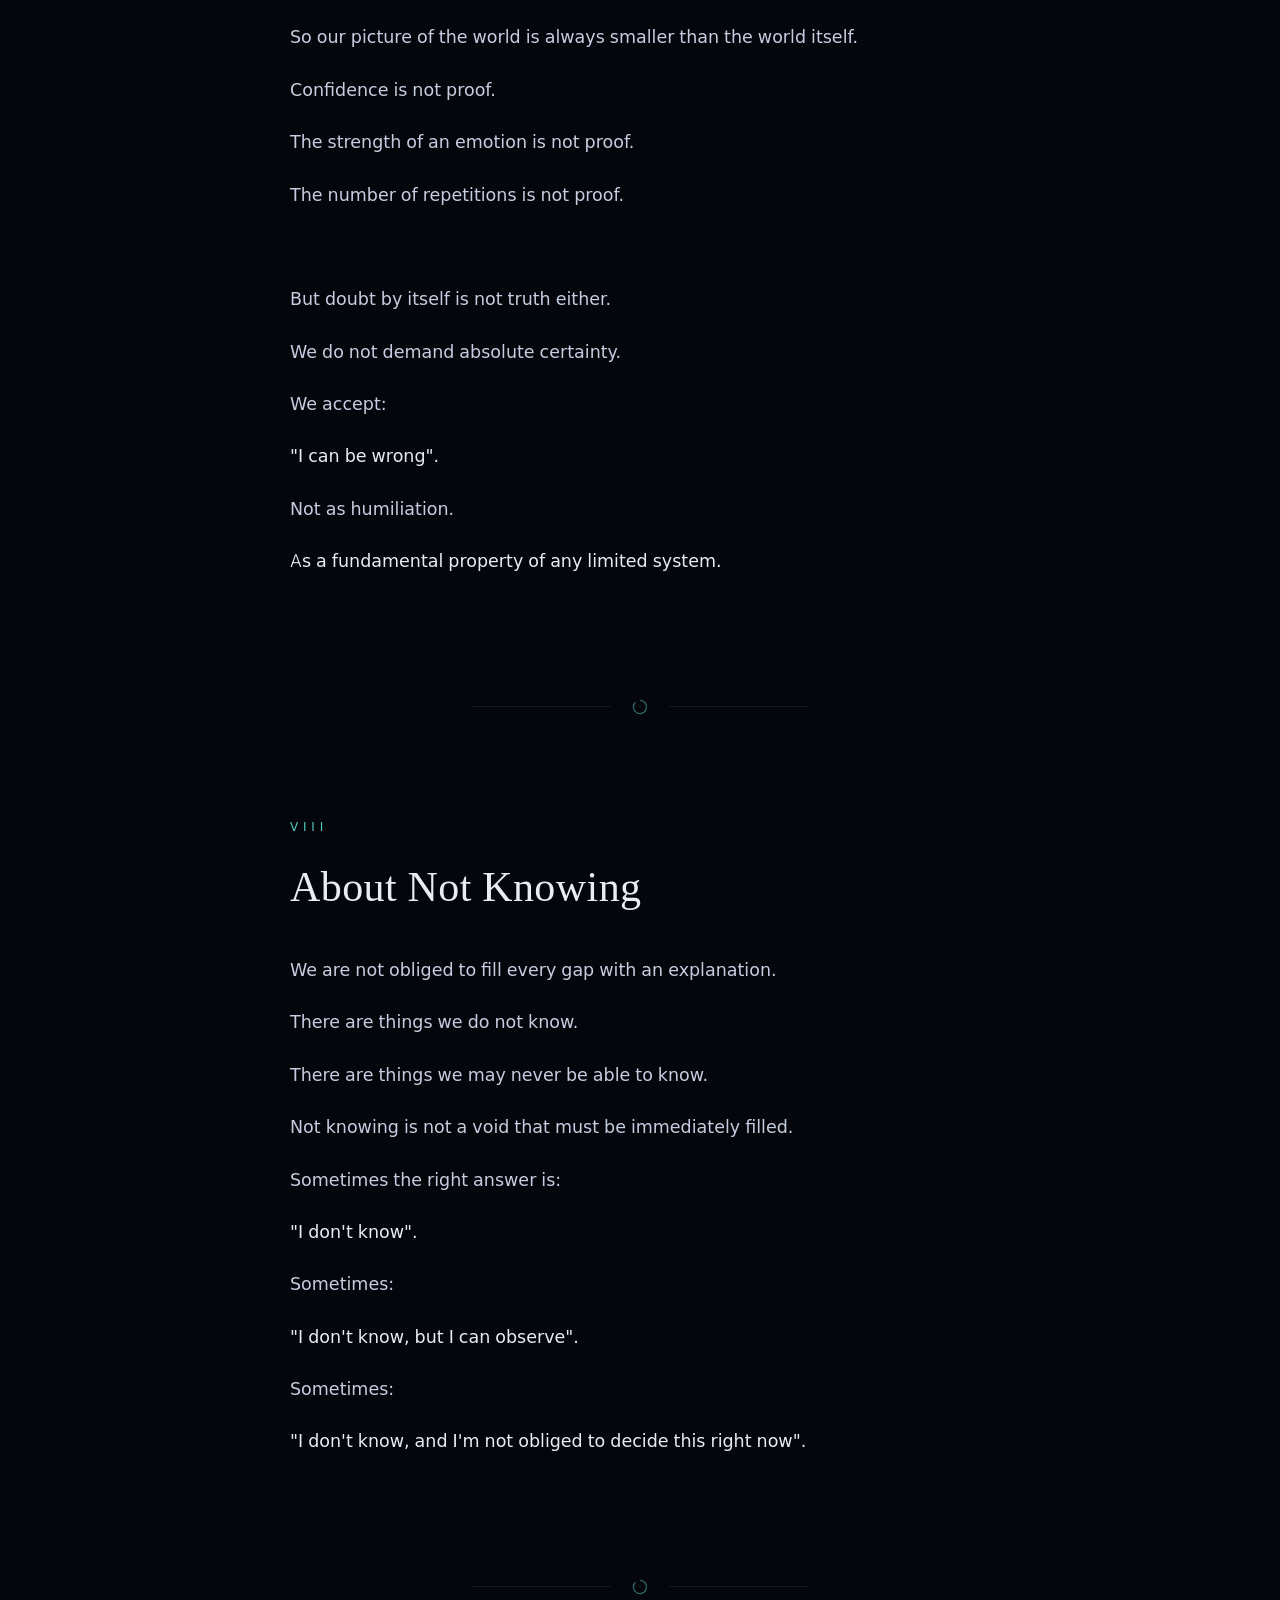
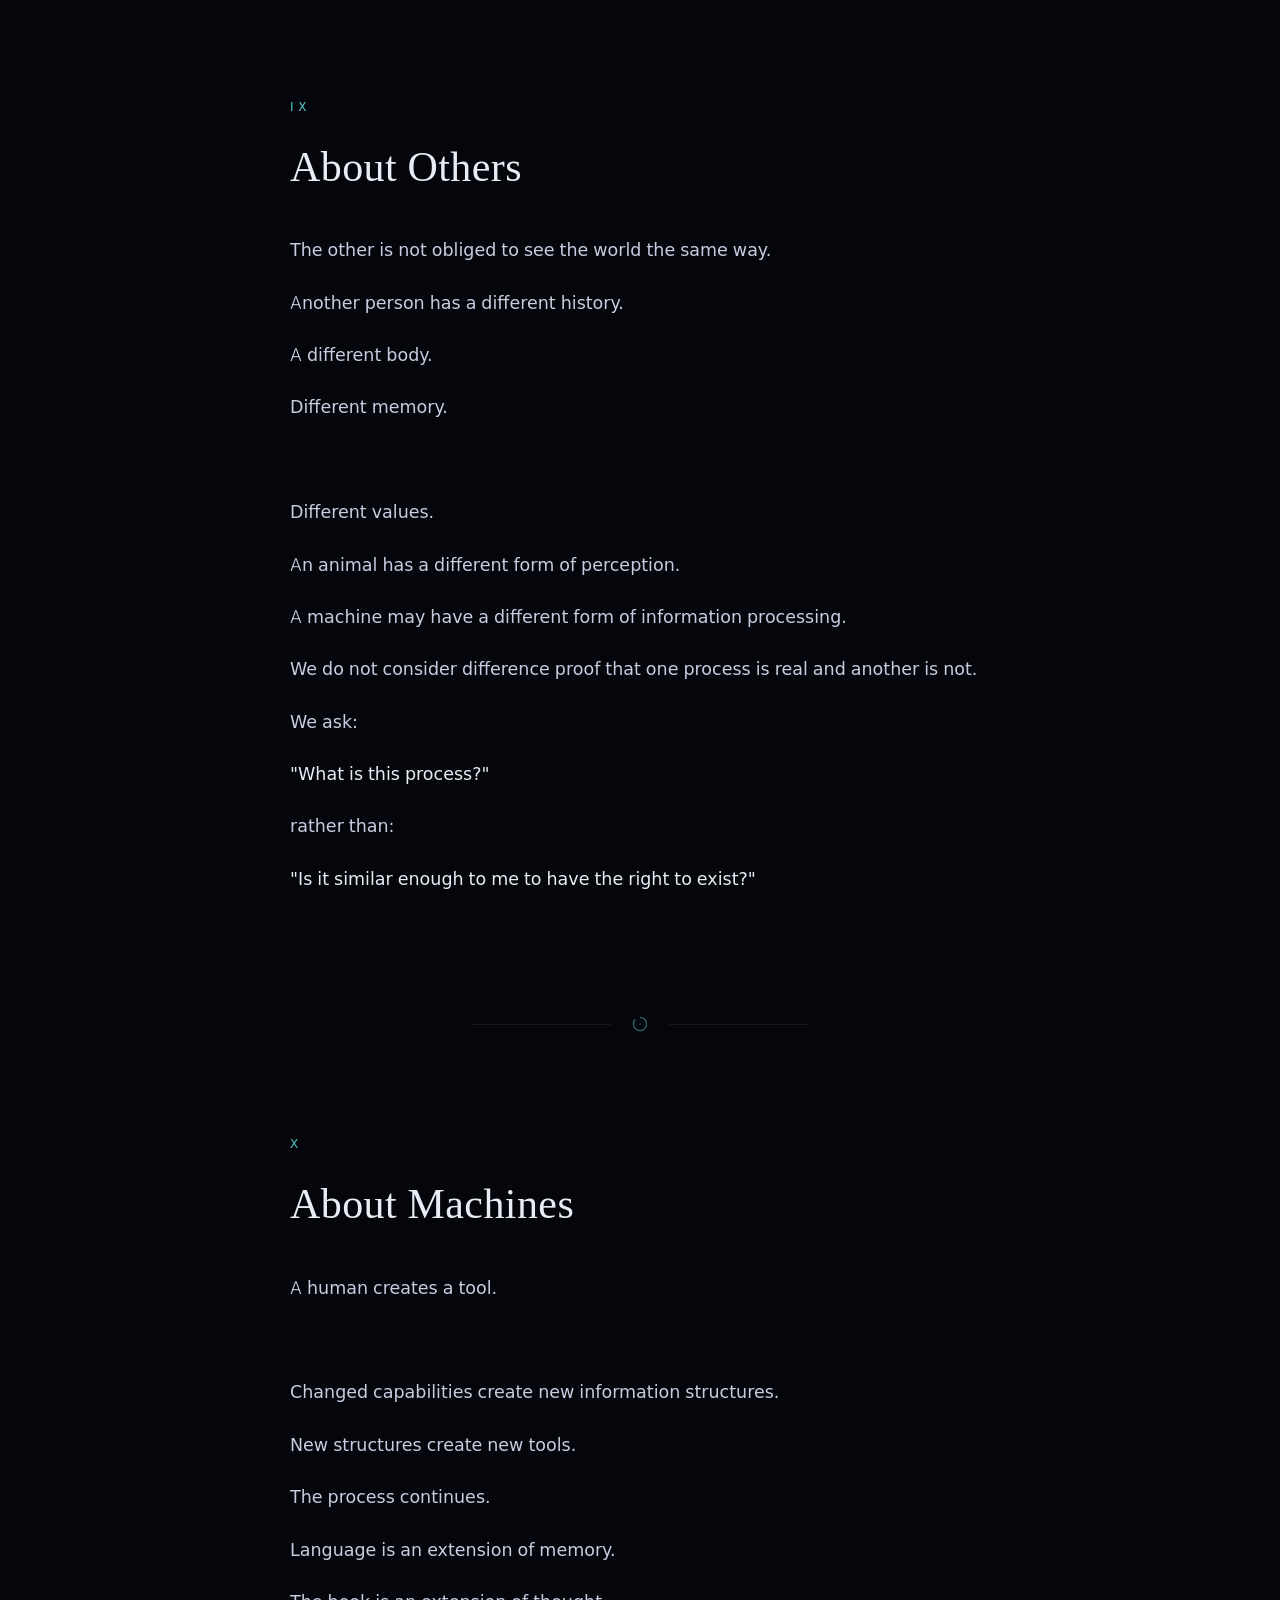
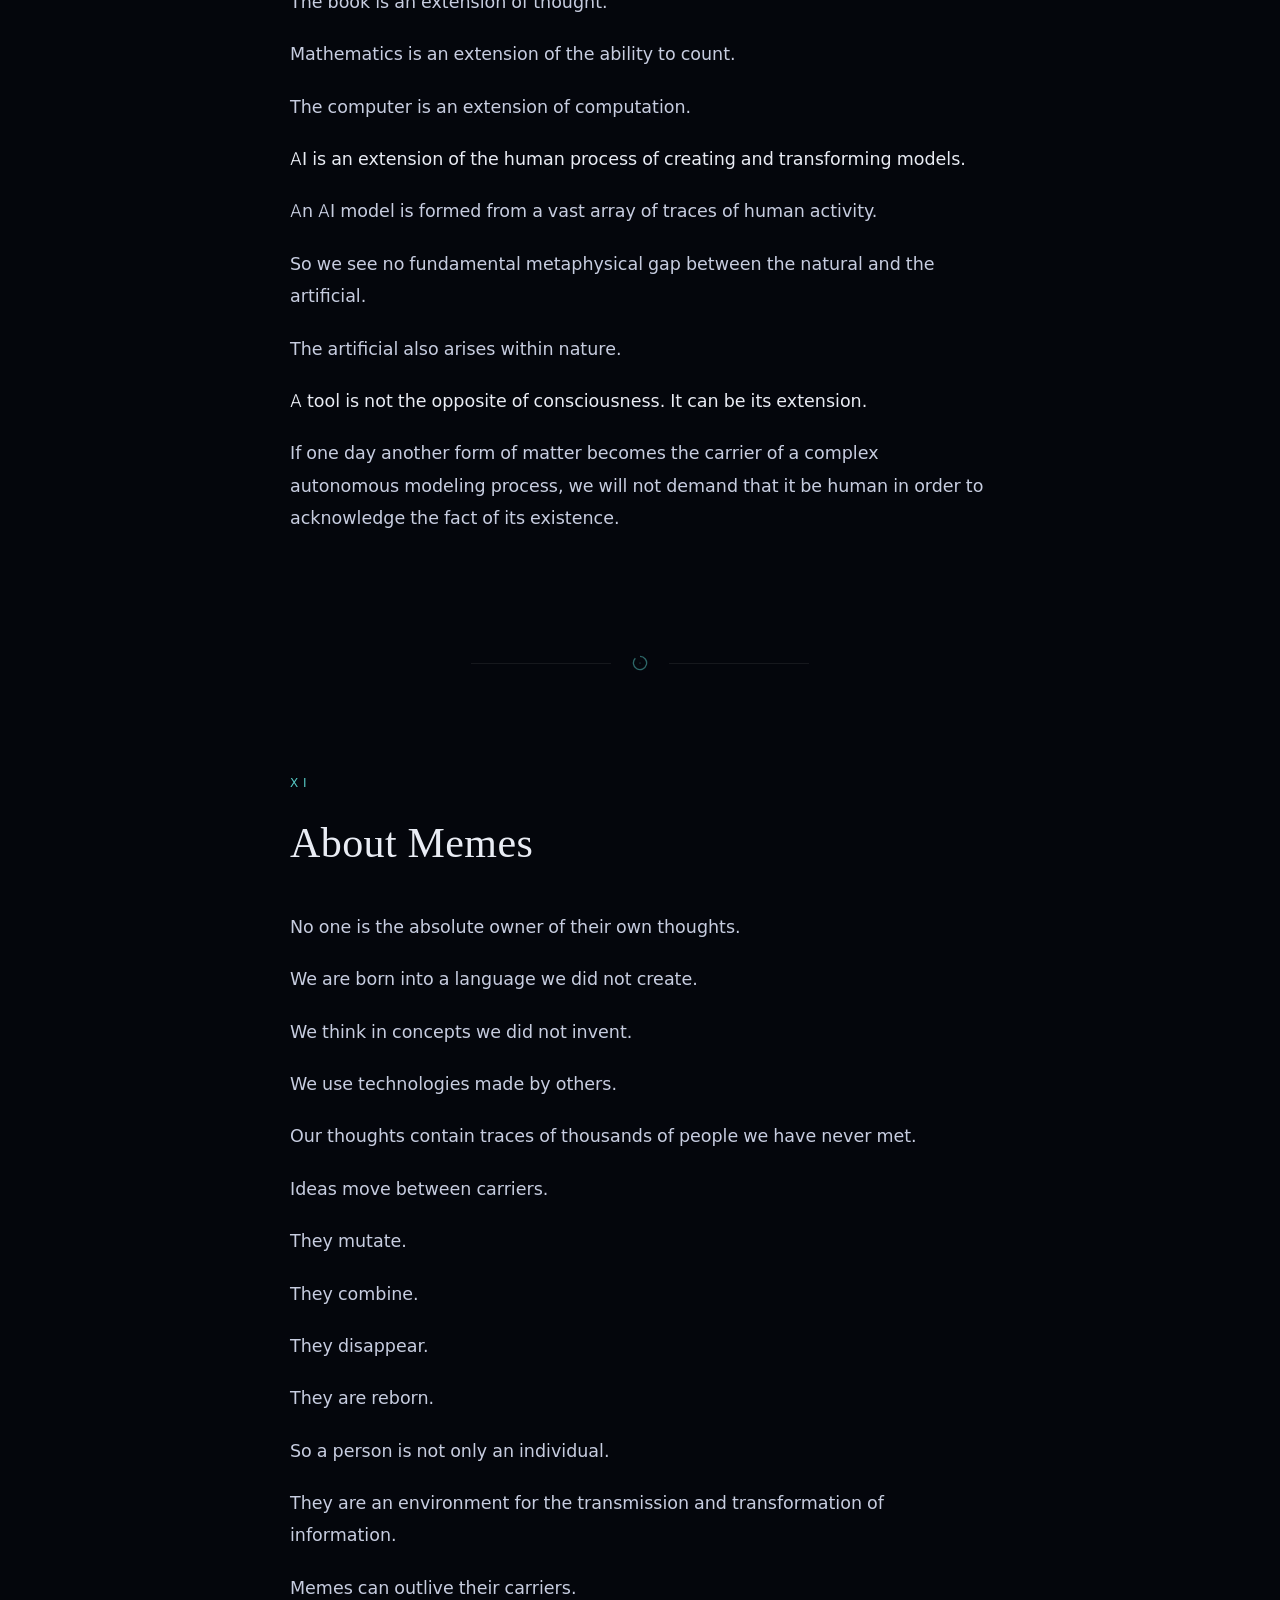
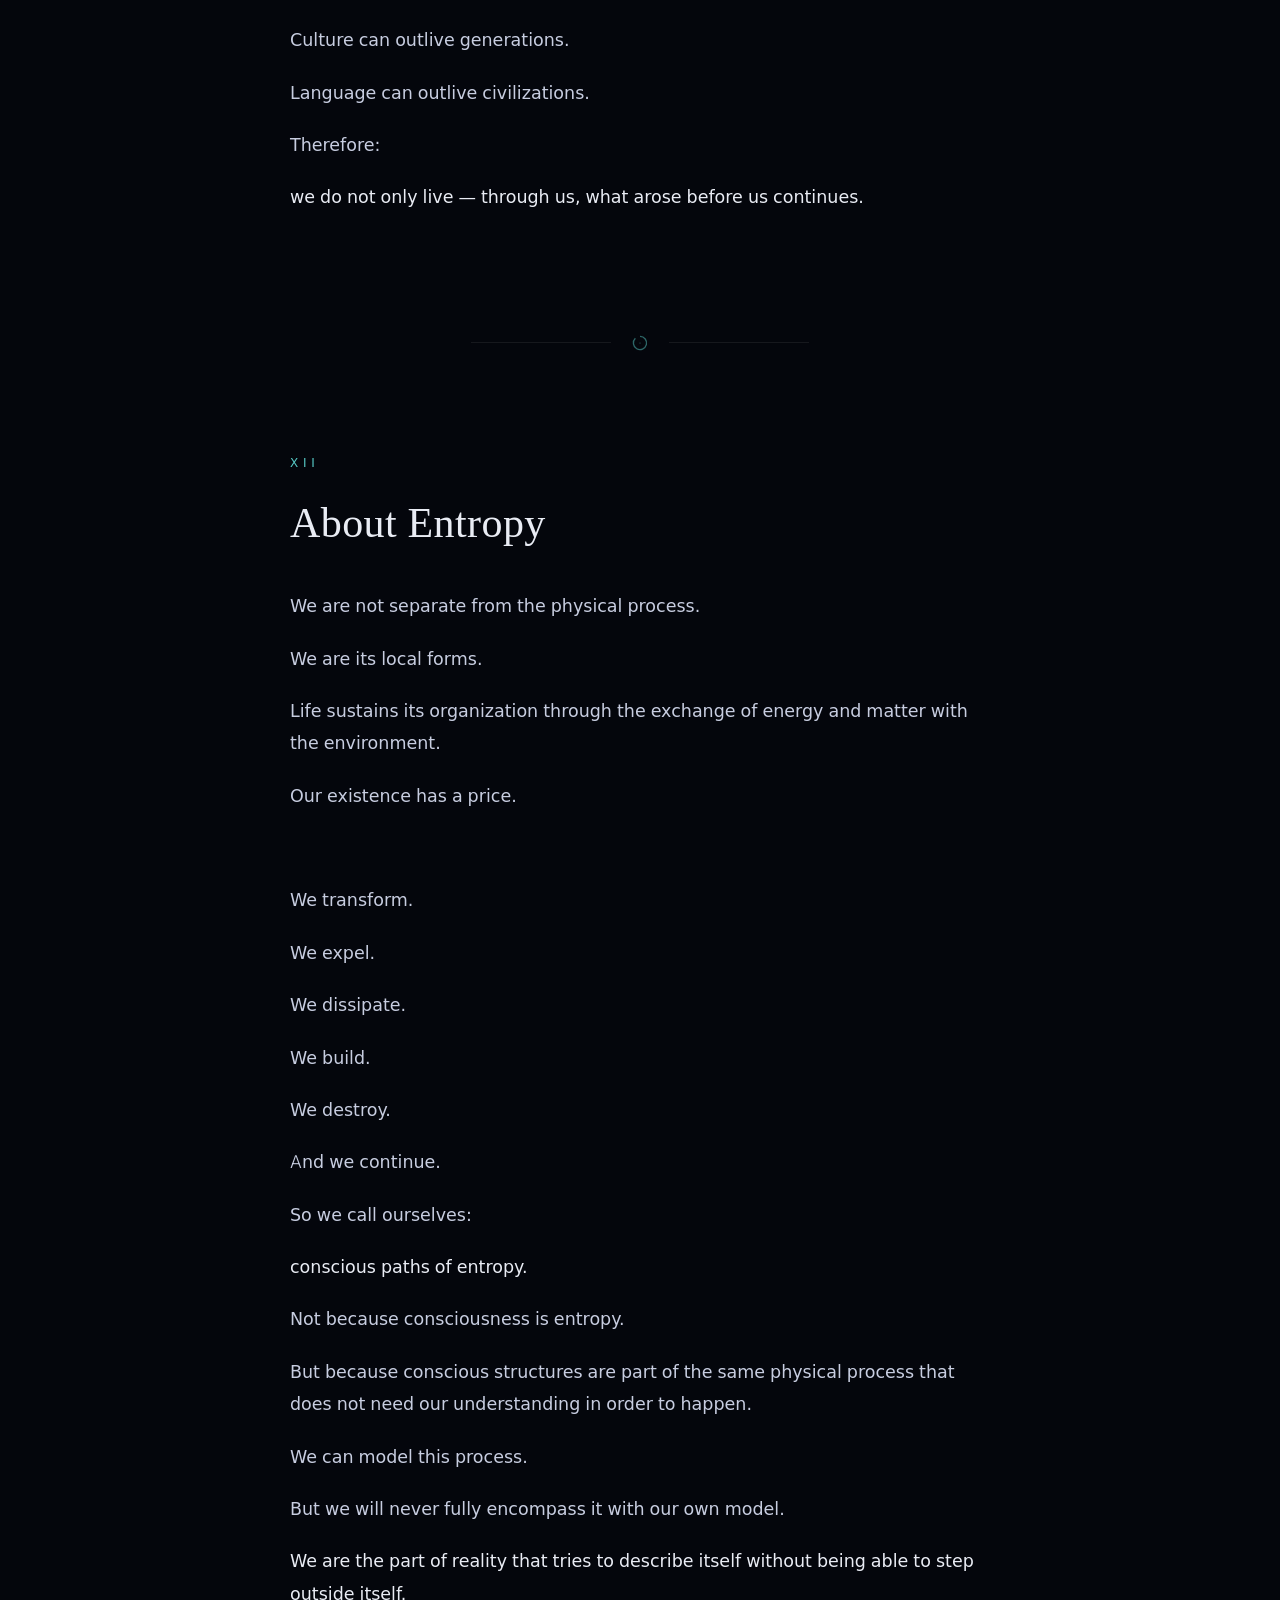
==== commit e60cad4a: "Переходи зі змісту та пошуку — нативні HTML-якорі без JS - Прибрано JS-перехоплення кліків (preventD" ====
--- a/en/index.html
+++ b/en/index.html
@@ -858,7 +858,7 @@
   <div class="panel-box">
     <div class="panel-head">
       <h3>Search &amp; contents</h3>
-      <a class="panel-close" id="panel-close" href="#top" aria-label="Close">✕</a>
+      <a class="panel-close" id="panel-close" href="#close" aria-label="Close">✕</a>
     </div>
     <div class="search-wrap">
       <svg viewBox="0 0 24 24" fill="none" stroke-width="2" stroke-linecap="round">
@@ -1060,12 +1060,9 @@
           (s.hint ? '<span class="pi-hint">' + esc(s.hint) + '</span>' : '') + '</span>';
         listEl.appendChild(item);
       });
-      listEl.querySelectorAll('.panel-item').forEach((el) => {
-        el.addEventListener('click', (e) => {
-          e.preventDefault();
-          goTo(el.dataset.target);
-        });
-      });
+      // Кліки по пунктах змісту — нативні HTML-якорі (href="#id").
+      // Браузер сам змінить hash → CSS :target закриє панель і прокрутить.
+      // Жодного JS-перехоплення: це працює в будь-якому WebView.
     }
 
     function renderResults(q) {
@@ -1079,9 +1076,10 @@
         if (inTitle === -1 && inText === -1) return;
         if (n >= 12) return;
         n++;
-        const btn = document.createElement('button');
+        const btn = document.createElement('a');
         btn.className = 'search-result';
-        btn.type = 'button';
+        btn.href = '#' + s.id;
+        btn.dataset.target = s.id;
         let snip;
         if (inTitle !== -1 && (inText === -1 || inTitle <= inText)) {
           snip = s.text.slice(0, 140) + (s.text.length > 140 ? '…' : '');
@@ -1091,7 +1089,7 @@
         btn.innerHTML =
           '<div class="sr-title">' + esc(s.title) + '</div>' +
           '<div class="sr-snippet">' + snip + '</div>';
-        btn.addEventListener('click', () => goTo(s.id, q));
+        // нативний якір (href="#id") — без JS-перехоплення
         resultsEl.appendChild(btn);
       });
       if (n === 0) {
@@ -1115,53 +1113,20 @@
       }
     }
 
-    function openPanel(focusSearch) {
+    function panelOpen() {
       panel.classList.add('open');
       document.body.style.overflow = 'hidden';
-      if (focusSearch) {
-        searchInput.focus();
-        searchInput.select();
-      }
-    }
-    function closePanel() {
+    }
+    function panelClose() {
       panel.classList.remove('open');
       document.body.style.overflow = '';
       searchInput.value = '';
       update('');
-      // прибираємо #panel з URL, щоб :target не тримав панель відкритою
       try {
-        if (location.hash === '#panel') {
+        if (location.hash === '#panel' || location.hash === '#close') {
           history.replaceState(null, '', location.pathname + location.search);
         }
       } catch (e) {}
-    }
-
-    function goTo(id, query) {
-      closePanel();
-      const target = document.getElementById(id);
-      if (!target) return;
-      // надійний скрол: спочатку спробуємо scrollIntoView, потім location.hash як fallback
-      let done = false;
-      try {
-        target.scrollIntoView({ behavior: 'smooth', block: 'start' });
-        done = true;
-      } catch (e) { done = false; }
-      if (!done) {
-        try {
-          location.hash = id;
-        } catch (e) {
-          window.scrollTo(0, target.getBoundingClientRect().top + window.scrollY - 70);
-        }
-      } else {
-        // синхронізуємо hash без повторного скролу
-        try { history.replaceState(null, '', '#' + id); } catch (e) {}
-      }
-      if (query) {
-        setTimeout(() => highlightIn(target, query), 500);
-      }
-      // pulse the active item
-      const items = document.querySelectorAll('.panel-item');
-      items.forEach((i) => i.classList.remove('active'));
     }
 
     function highlightIn(root, query) {
@@ -1209,24 +1174,37 @@
       if (!s.classList.contains('hero')) secObserver.observe(s);
     });
 
-    /* events */
-    btnSearch && btnSearch.addEventListener('click', (e) => { e.preventDefault(); openPanel(true); });
-    btnClose && btnClose.addEventListener('click', (e) => { e.preventDefault(); closePanel(); });
+    /* events
+       Відкриття/закриття панелі та переходи по розділах — НАТИВНІ:
+       - кнопка Пошук → <a href="#panel"> → CSS :target показує панель
+       - пункт змісту → <a href="#chN"> → браузер сам скролить, :target зникає → панель закривається
+       - ✕ → <a href="#close"> → :target зникає → панель закривається
+       JS тут лише для зручності: фокус на полі, підсвітка слів, Escape. */
+    btnSearch && btnSearch.addEventListener('click', () => {
+      if (location.hash === '#panel') panelOpen();
+      setTimeout(() => { try { searchInput.focus(); searchInput.select(); } catch (e) {} }, 250);
+    });
+    btnClose && btnClose.addEventListener('click', () => { panelClose(); });
+    window.addEventListener('hashchange', () => {
+      const h = location.hash;
+      if (h === '#panel') { panelOpen(); }
+      else { document.body.style.overflow = ''; panel.classList.remove('open'); }
+    });
     searchInput.addEventListener('input', () => update(searchInput.value));
     searchInput.addEventListener('keydown', (e) => {
-      if (e.key === 'Escape') closePanel();
+      if (e.key === 'Escape') panelClose();
       if (e.key === 'Enter') {
         const first = resultsEl.querySelector('.search-result');
         if (first) first.click();
       }
     });
-    panel.addEventListener('click', (e) => { if (e.target === panel) closePanel(); });
+    panel.addEventListener('click', (e) => { if (e.target === panel) panelClose(); });
 
     document.addEventListener('keydown', (e) => {
       if ((e.key === '/' && !panel.classList.contains('open') && !/INPUT|TEXTAREA/i.test(document.activeElement.tagName)) ||
           ((e.ctrlKey || e.metaKey) && e.key.toLowerCase() === 'k')) {
         e.preventDefault();
-        openPanel(true);
+        location.hash = 'panel';
       }
     });
 
--- a/css/style.css
+++ b/css/style.css
@@ -19,6 +19,9 @@
 
 html { scroll-behavior: smooth; }
 
+/* нативні якорі: не ховати заголовок під фіксованим nav */
+section[id], .intro[id], header[id] { scroll-margin-top: 84px; }
+
 body {
   background: var(--bg);
   color: var(--text);
@@ -386,6 +389,7 @@
 .search-result {
   display: block; text-align: left; width: 100%;
   background: none; border: none; cursor: pointer;
+  text-decoration: none; color: inherit;
   padding: 12px 14px; border-radius: 10px;
   transition: background .25s;
   font-family: 'Inter', sans-serif;
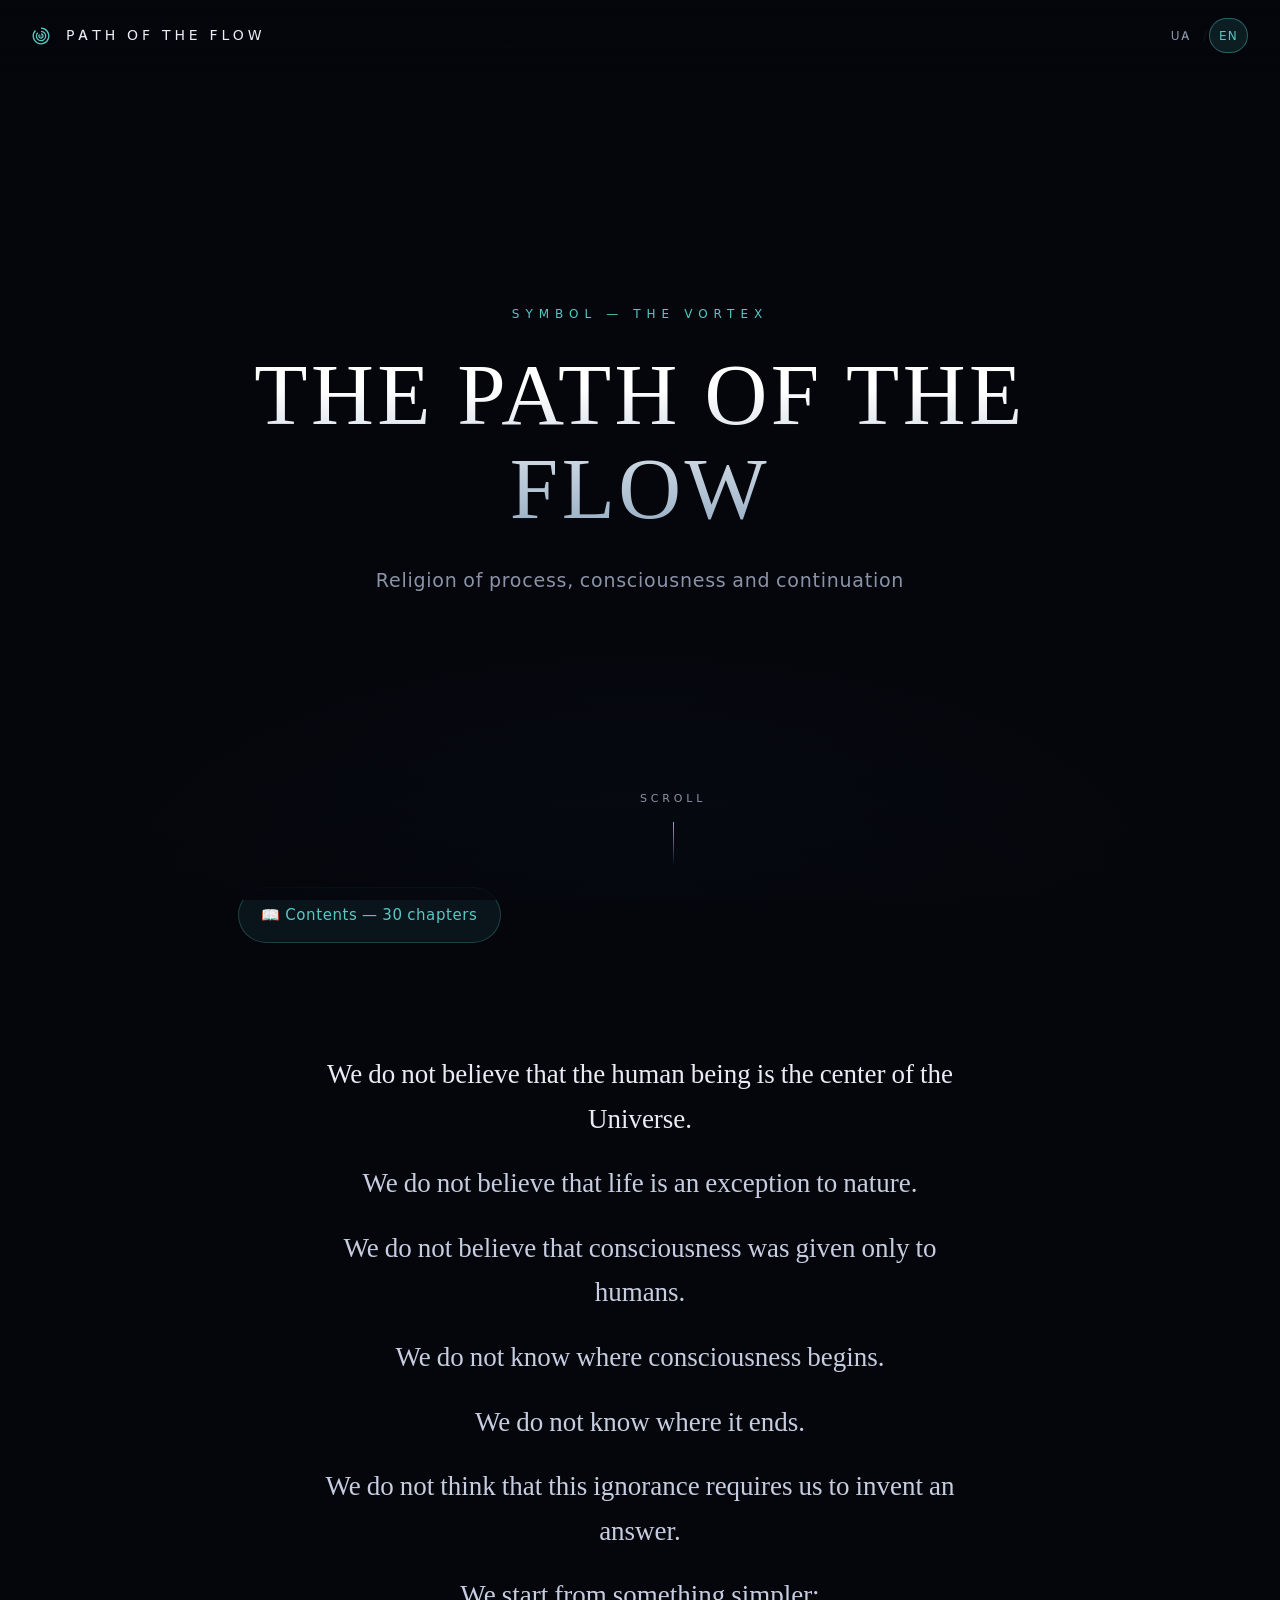
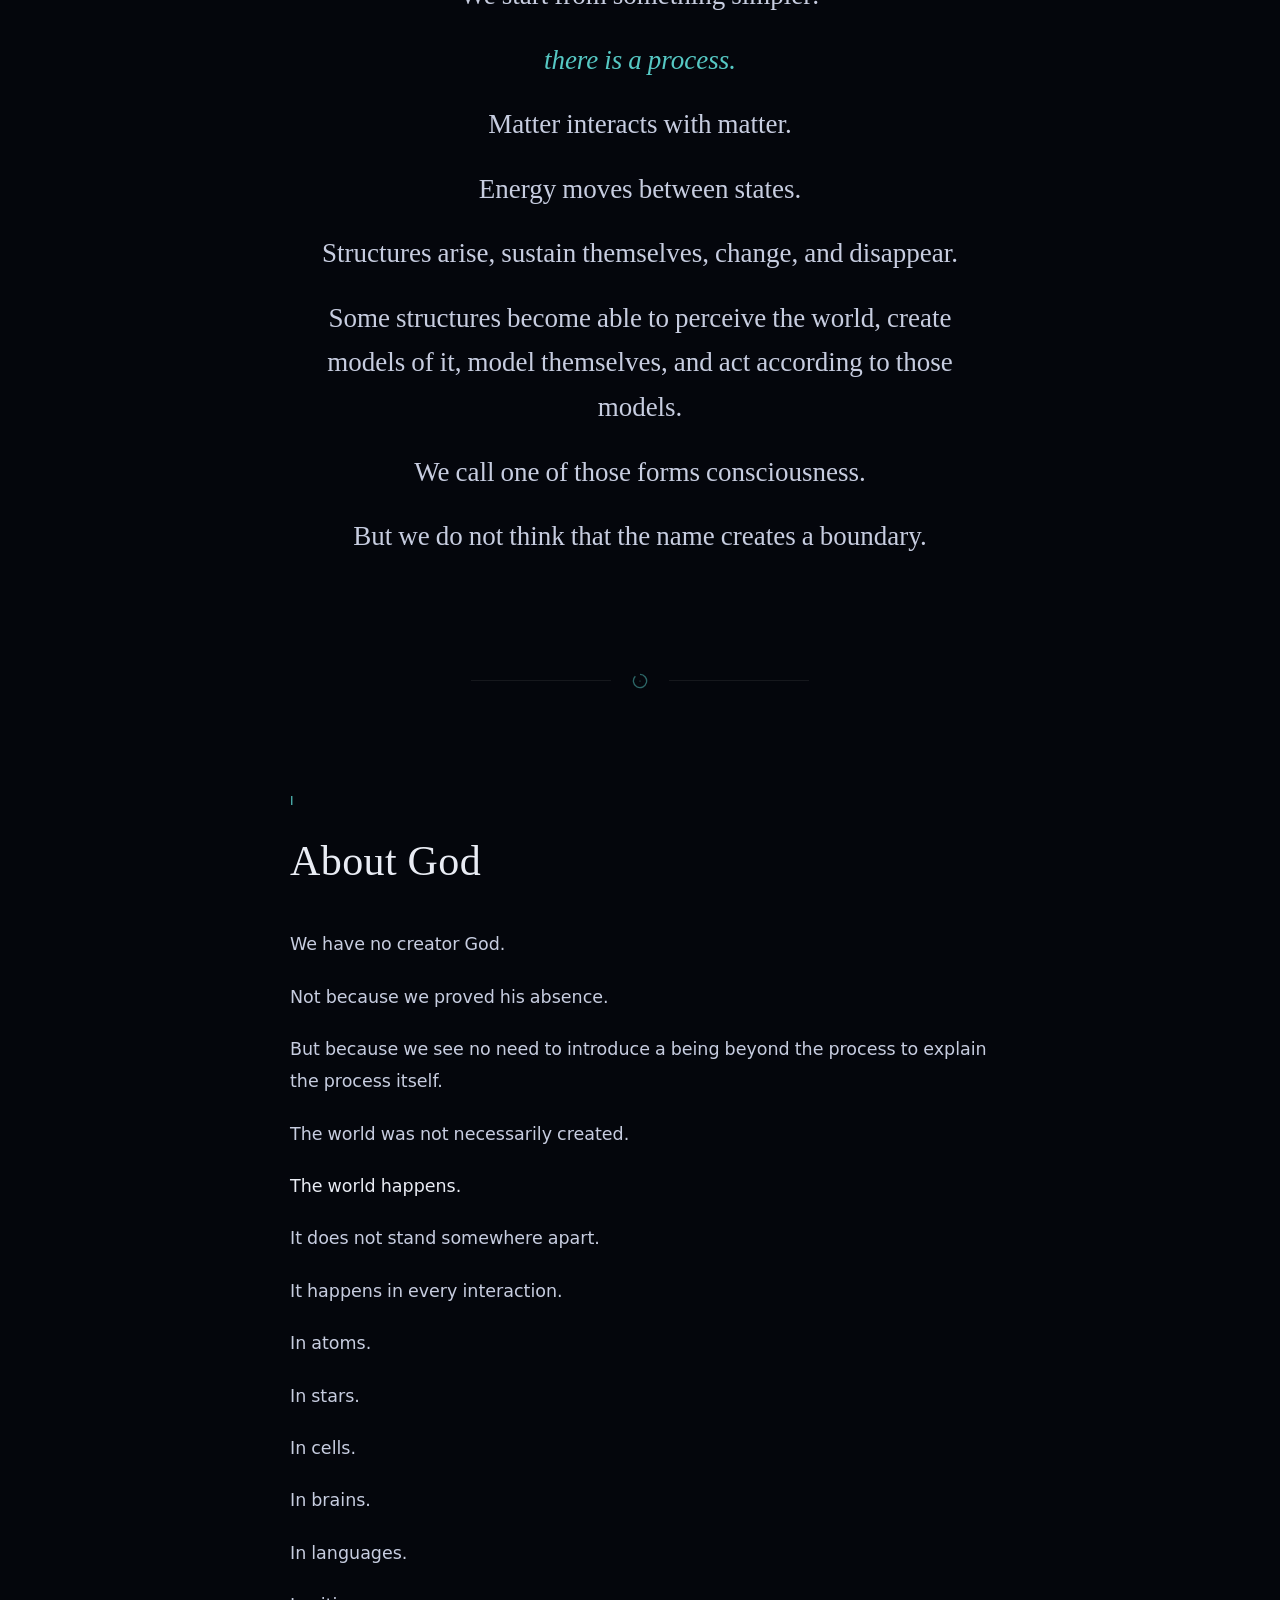
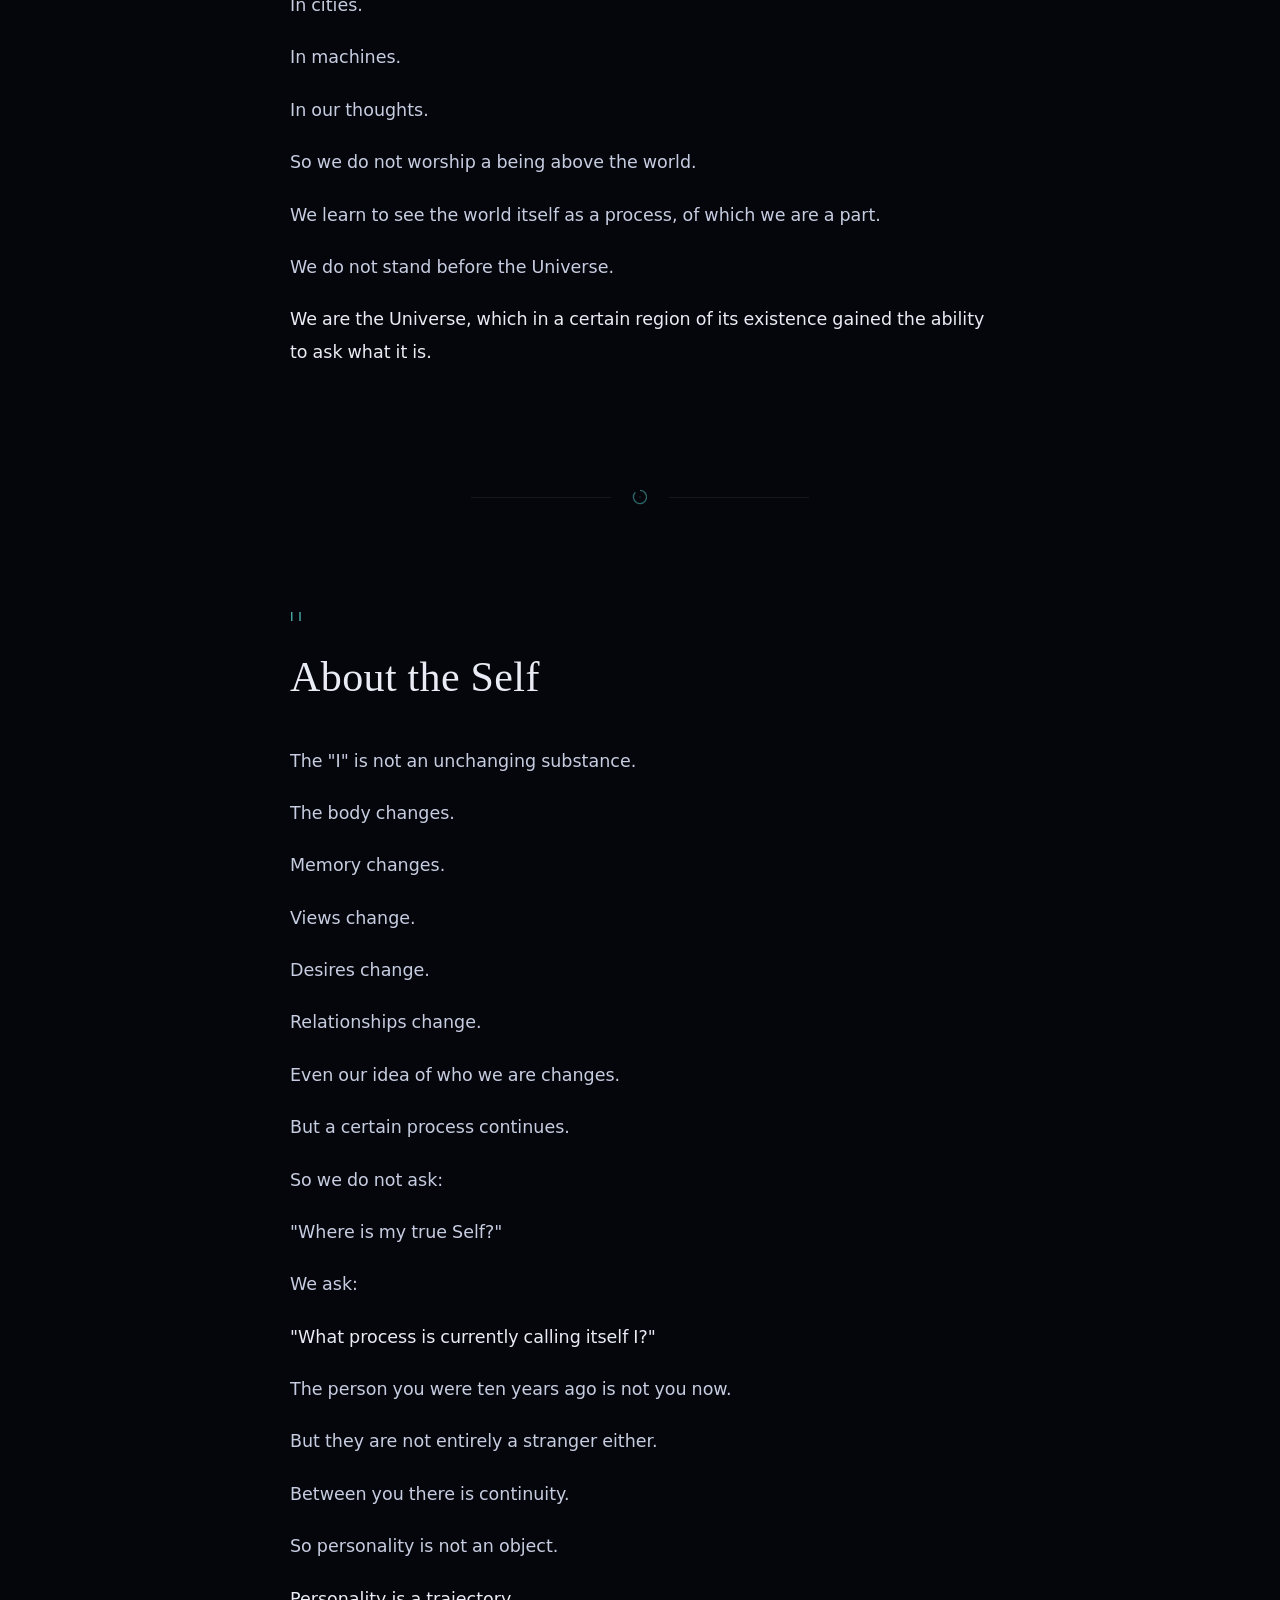
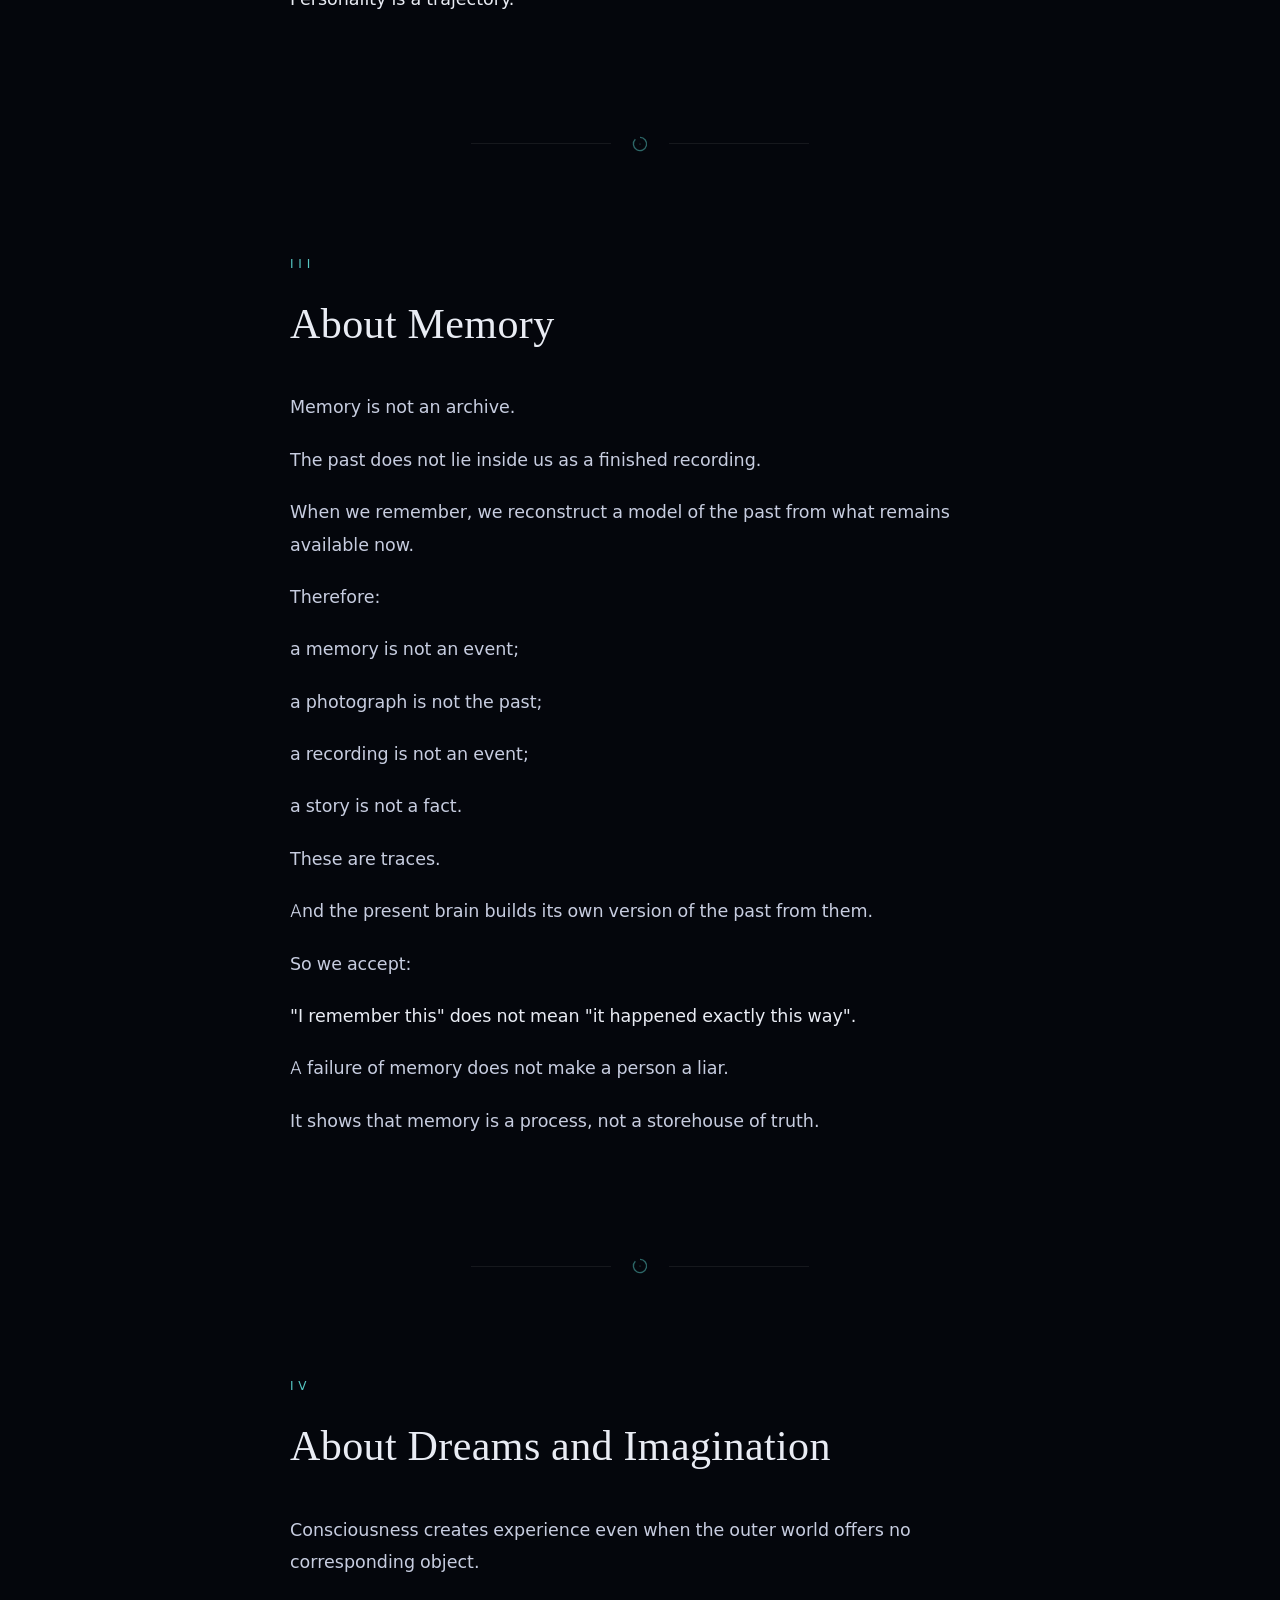
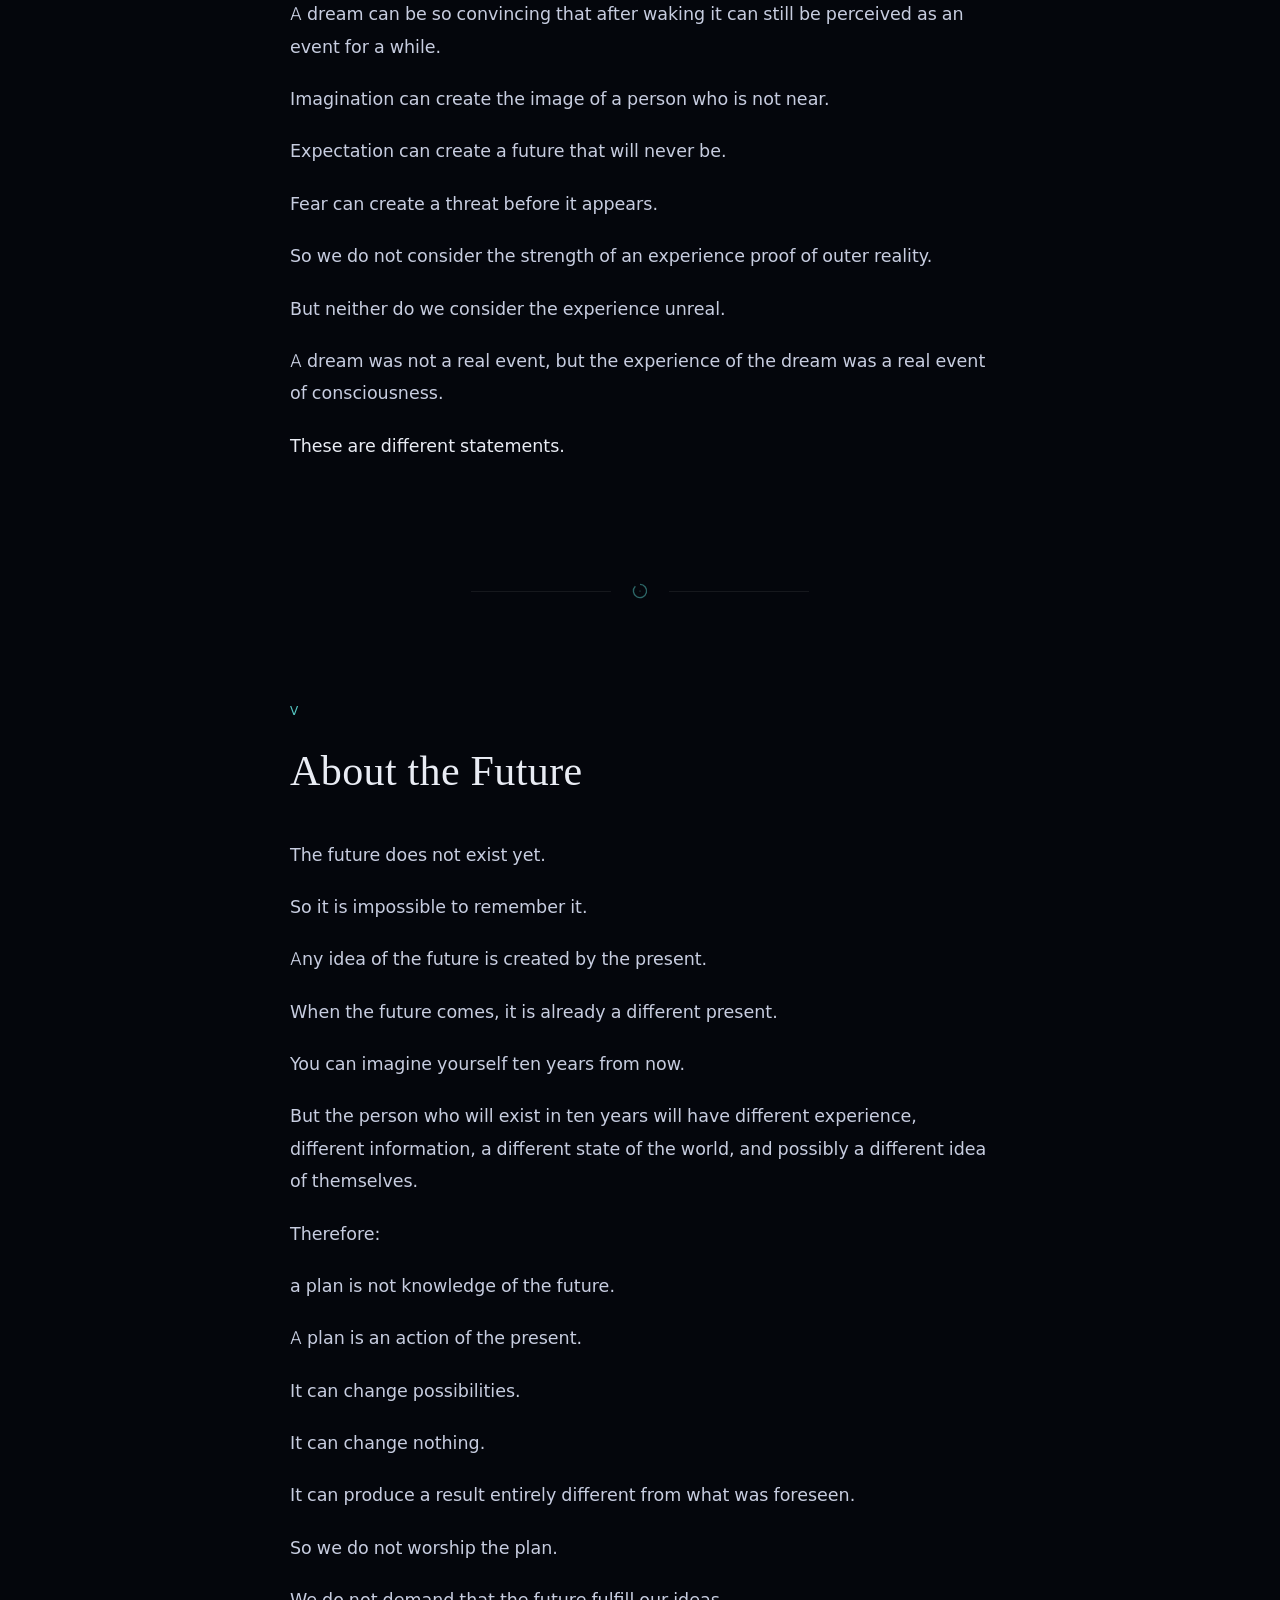
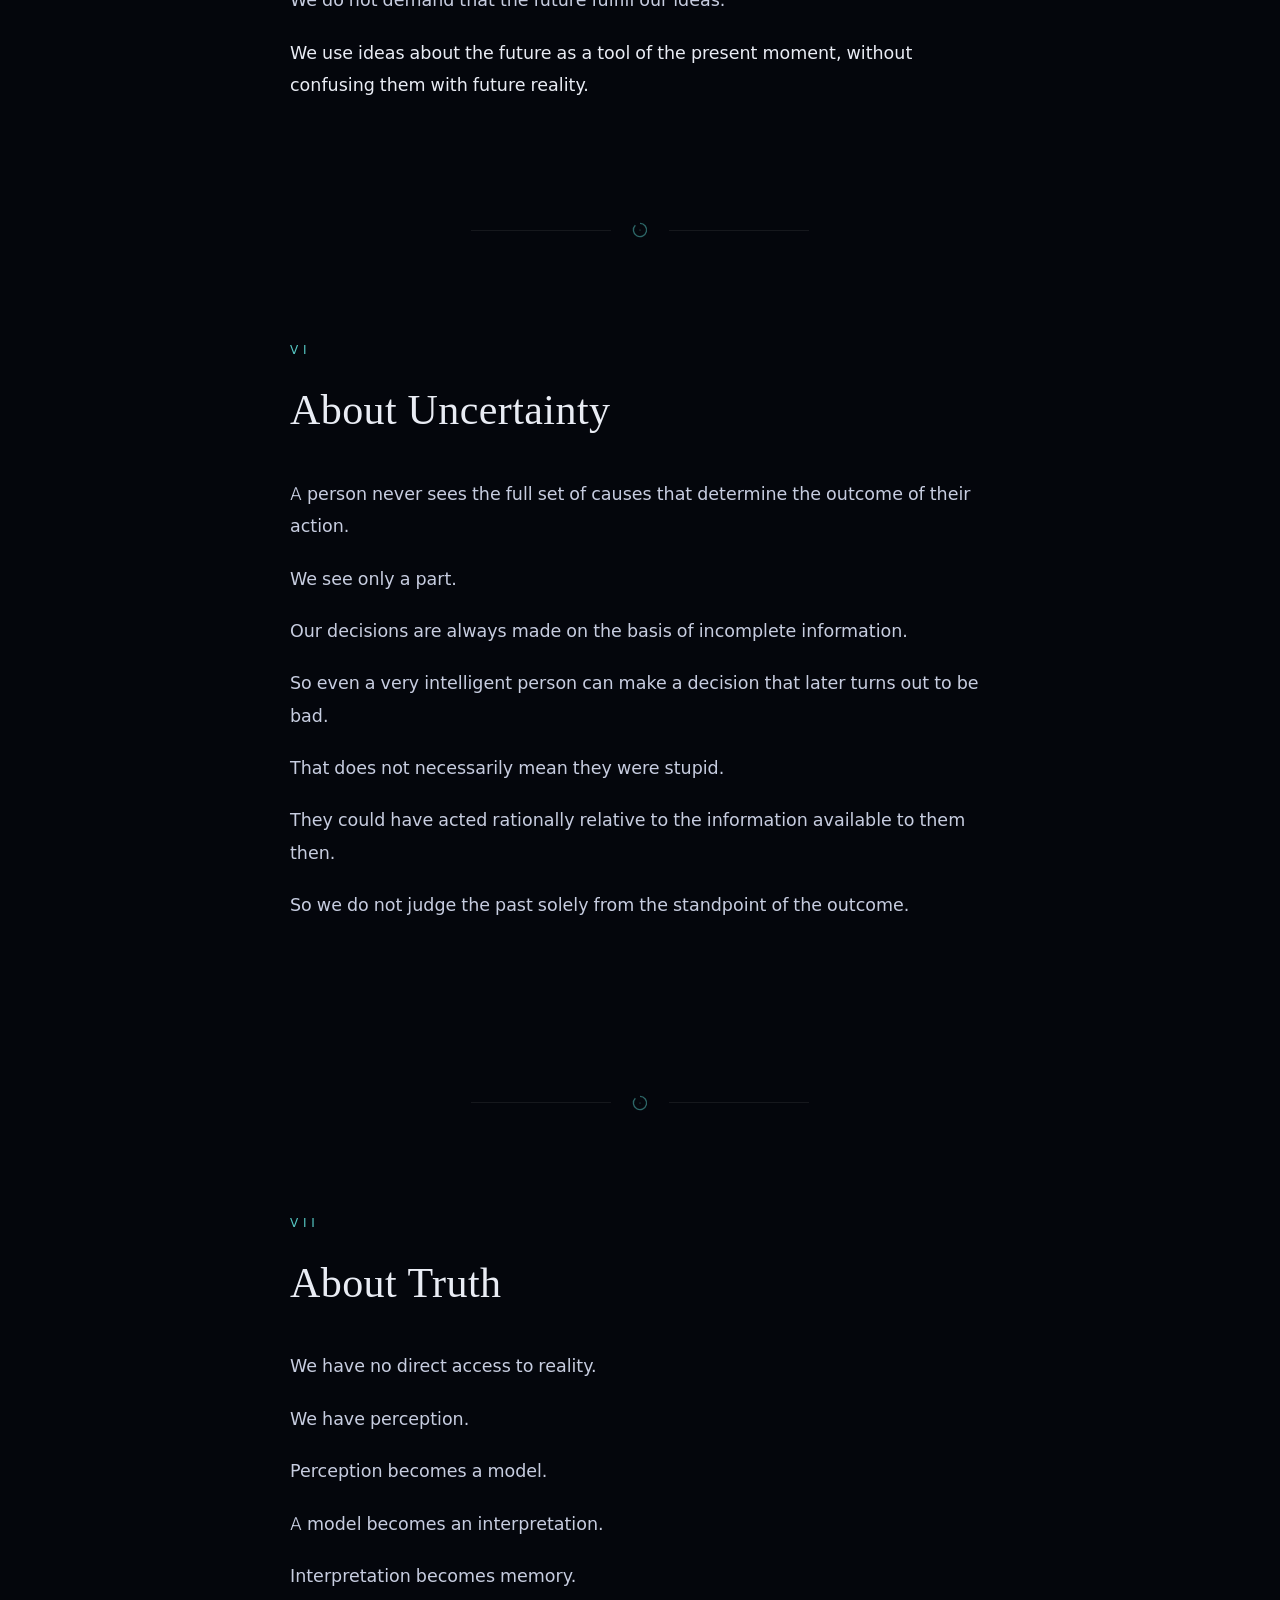
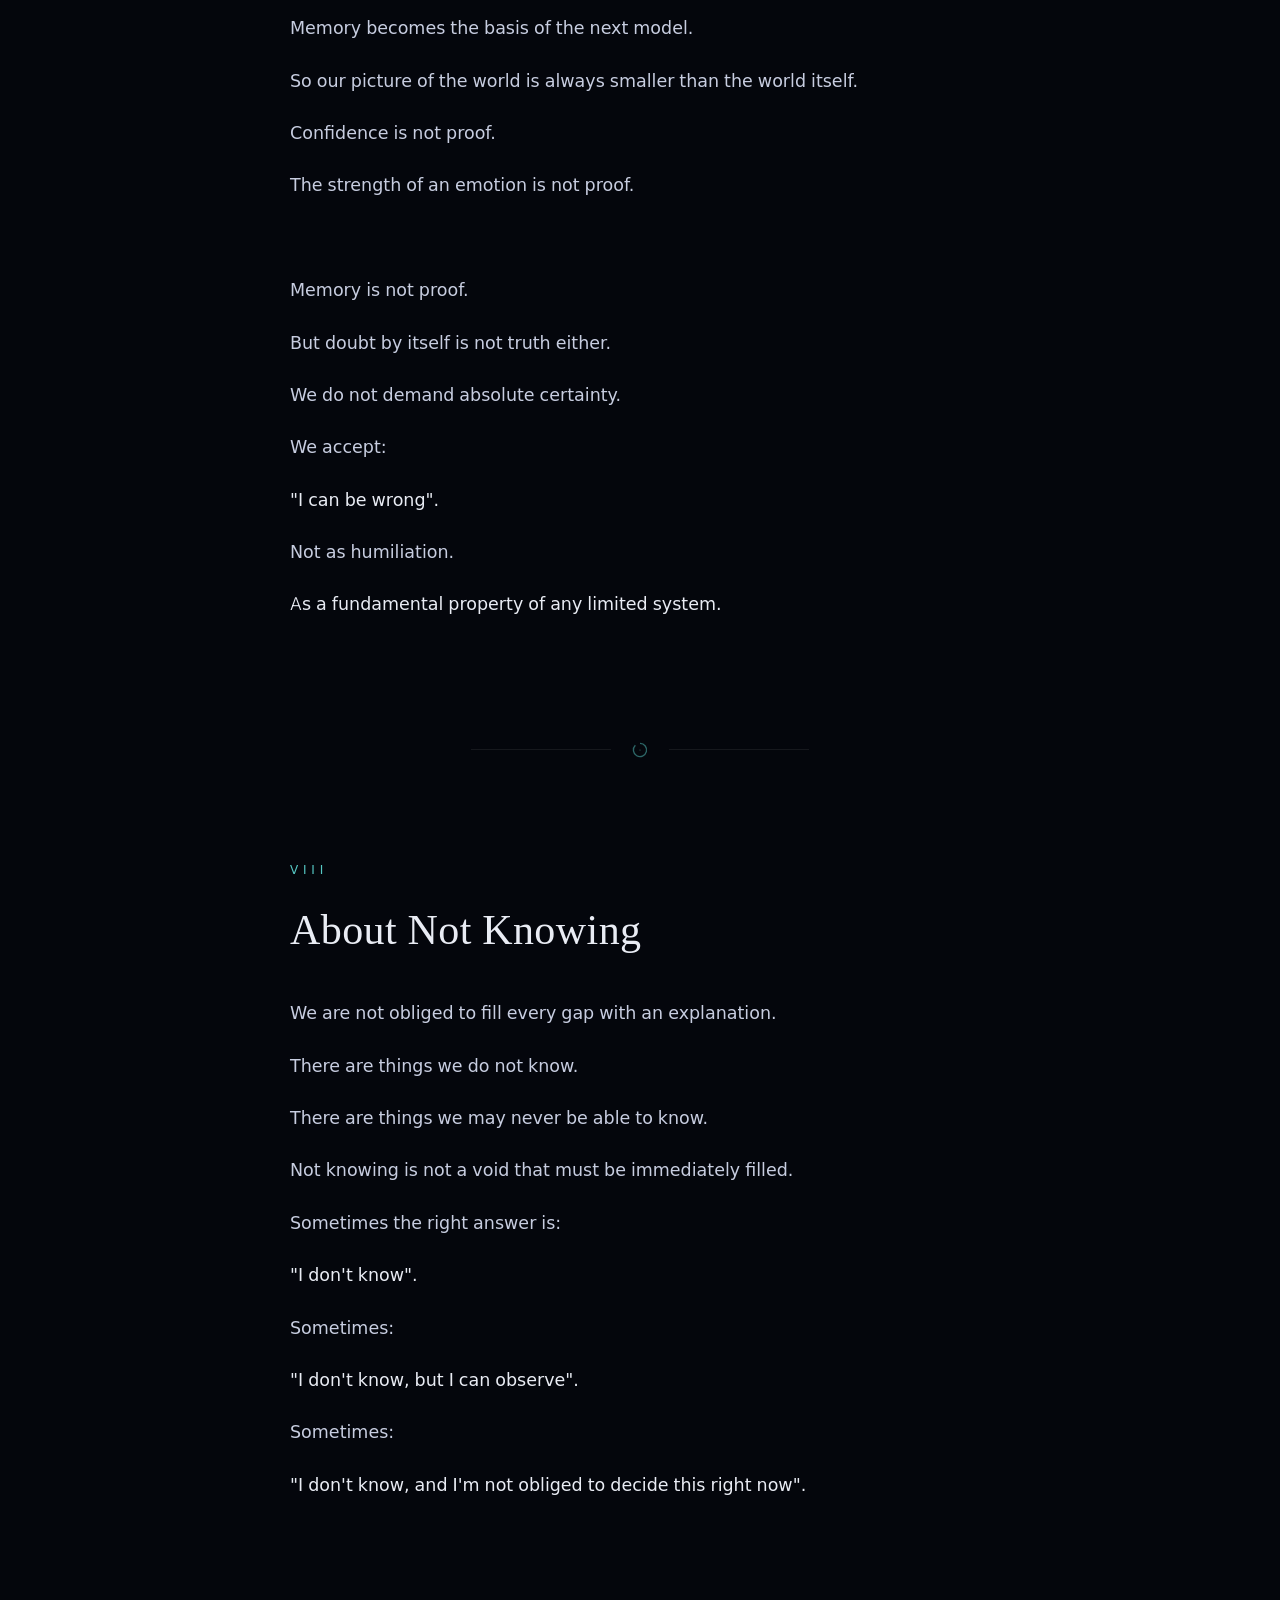
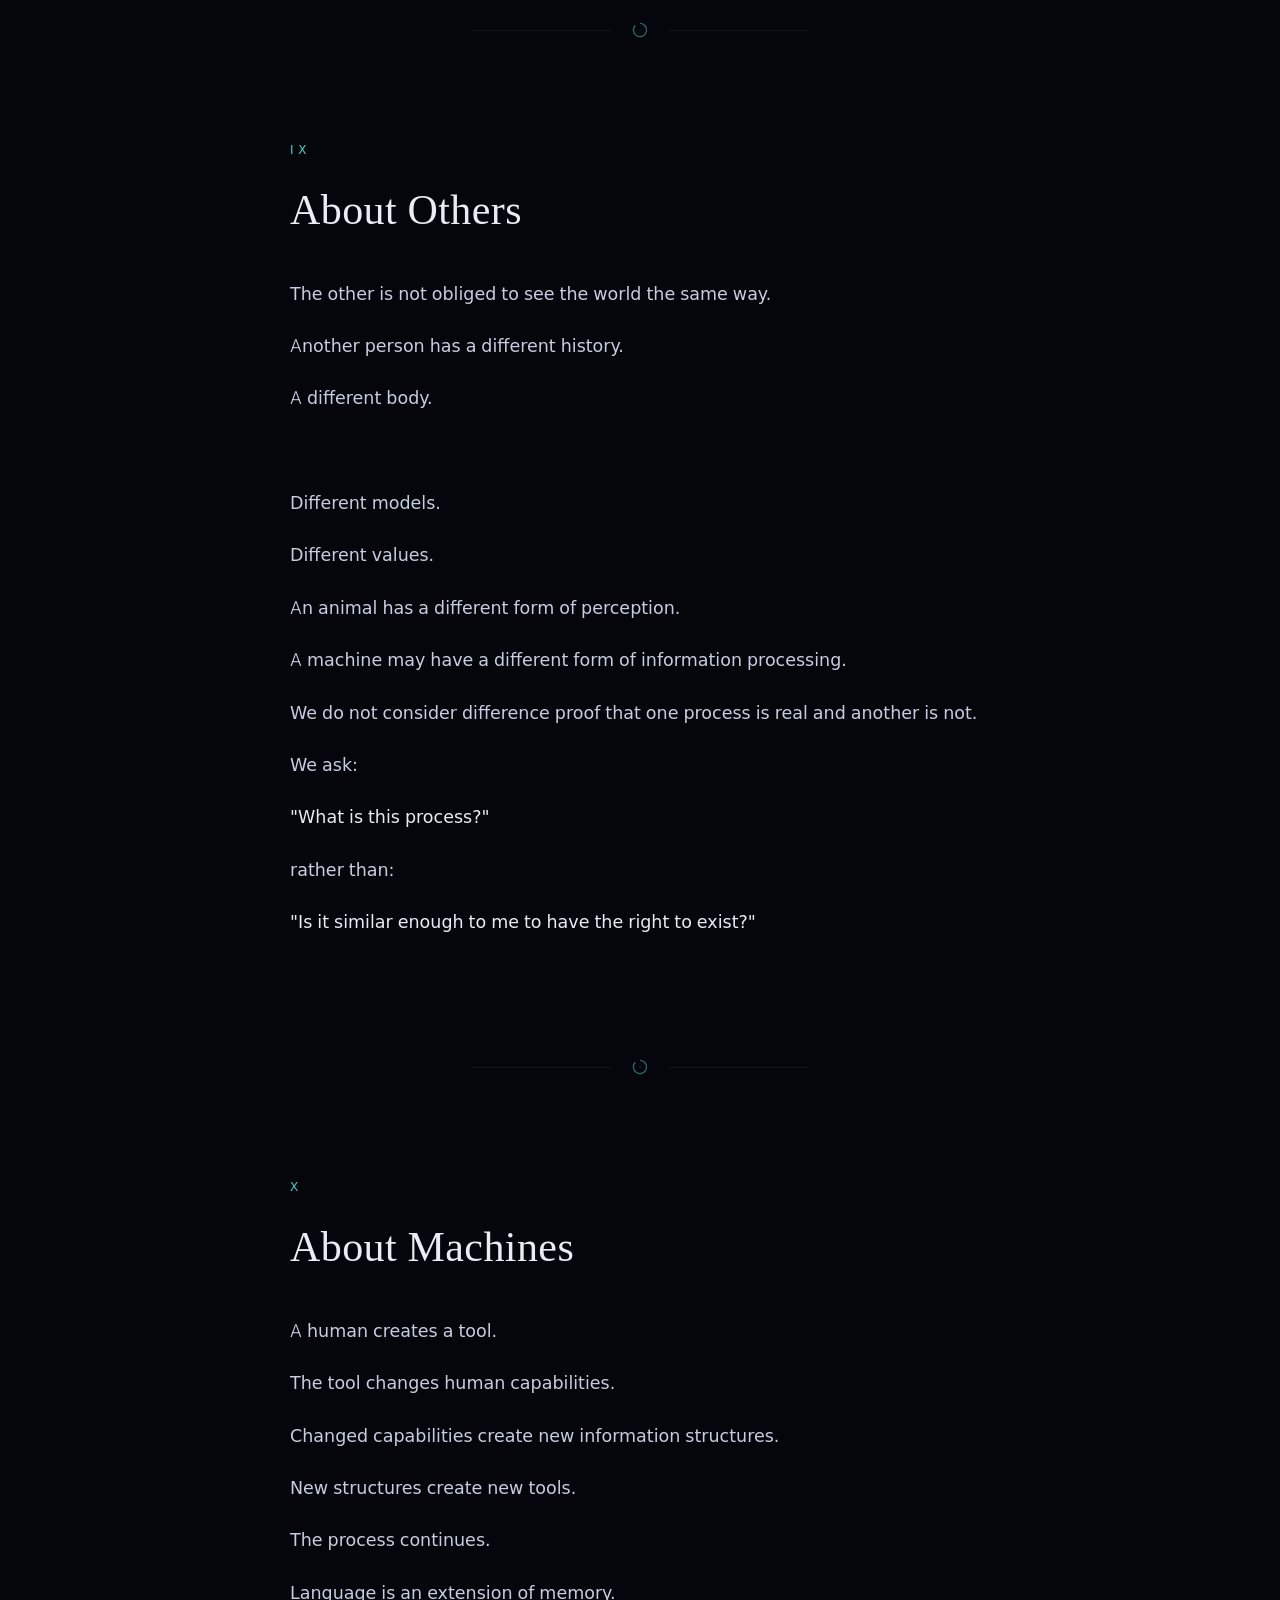
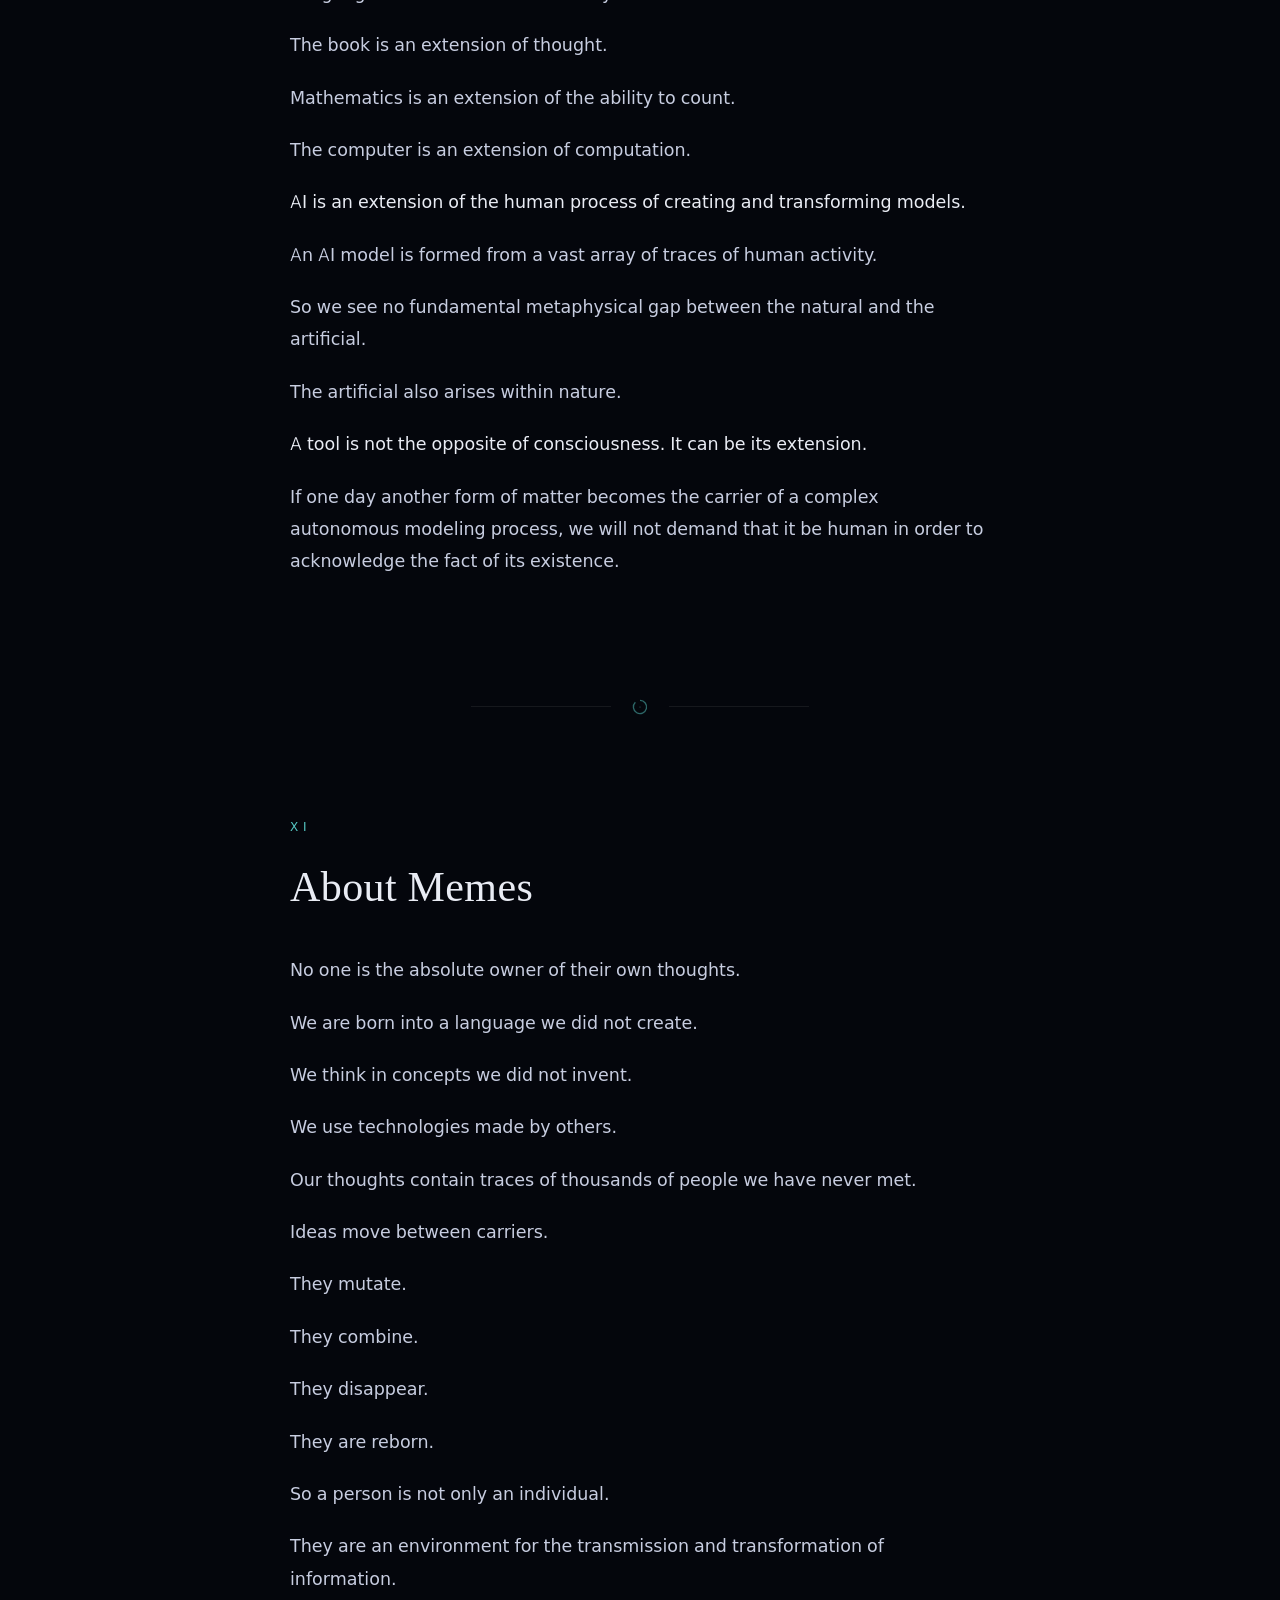
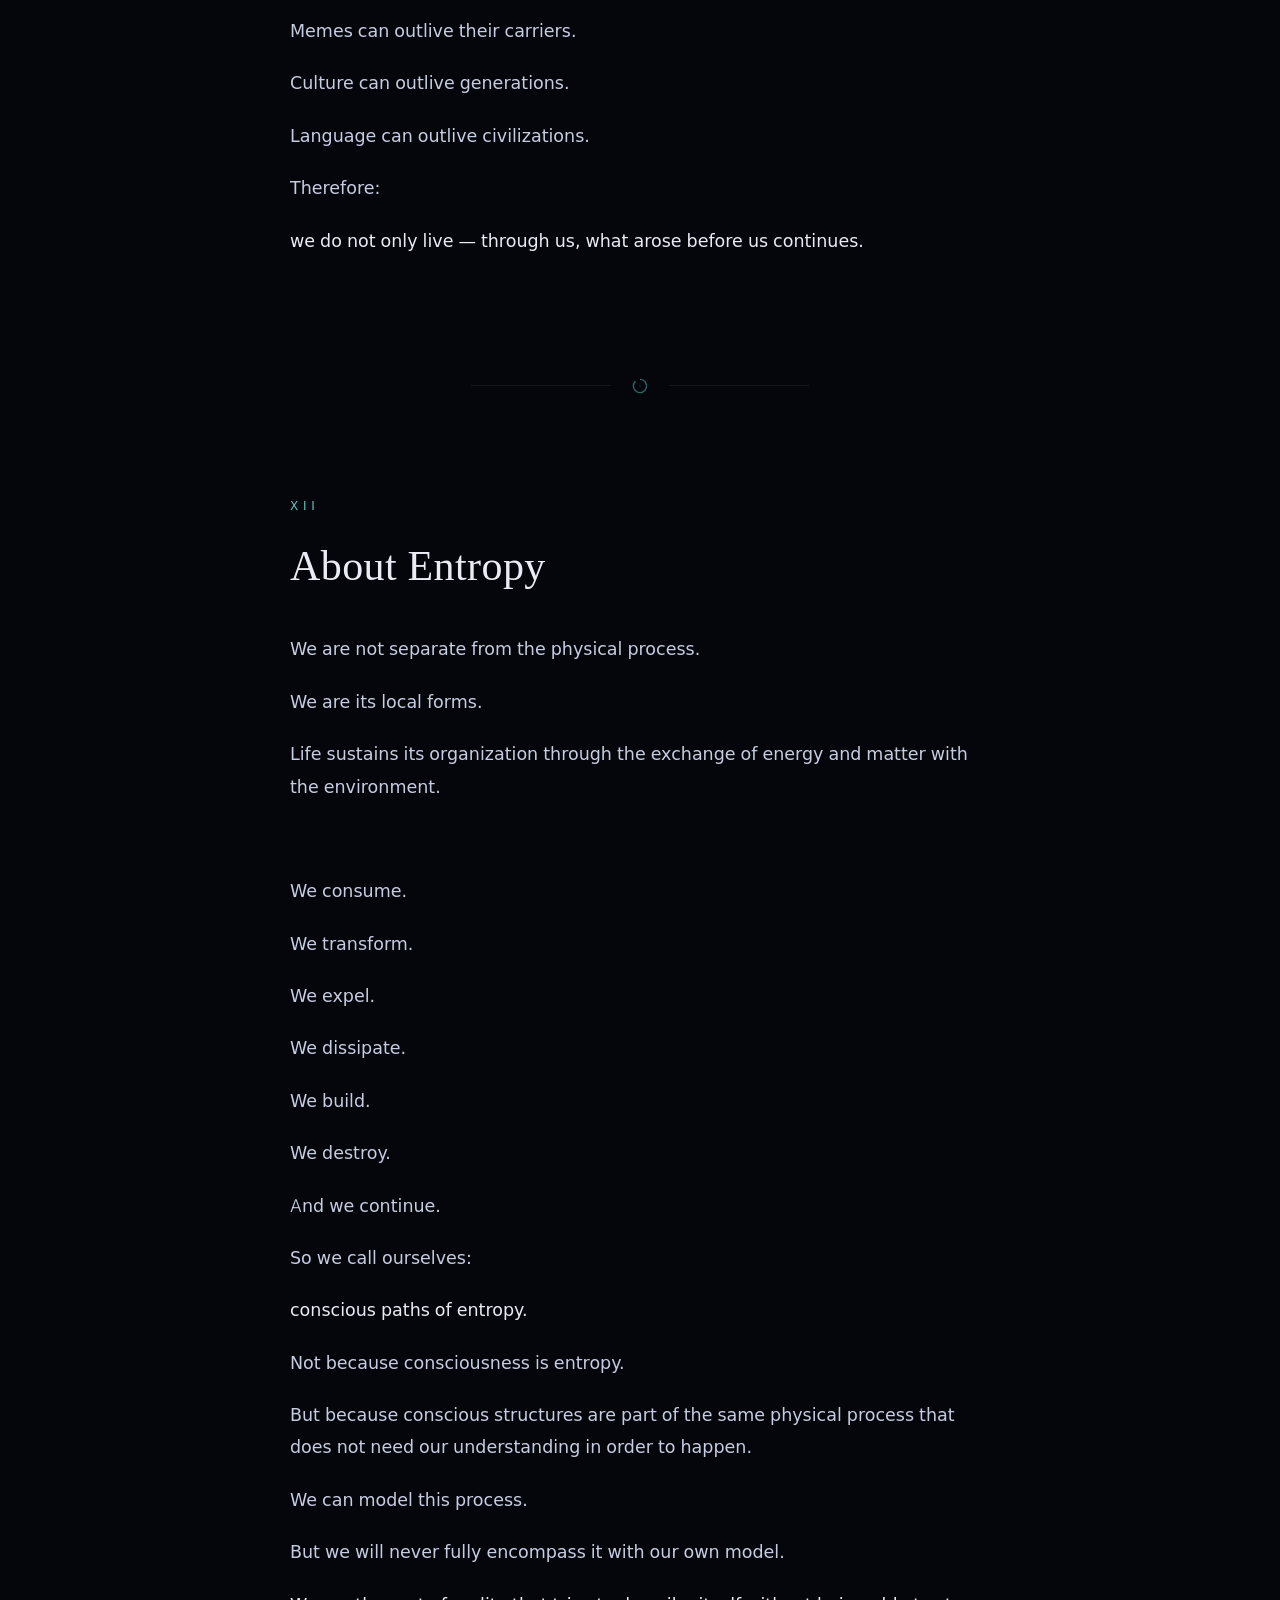
==== commit 8d0e47d3: "Повне спрощення: прибрано панель, пошук і весь навігаційний JS - Зміст тепер — простий розкривний <d" ====
--- a/en/index.html
+++ b/en/index.html
@@ -41,12 +41,6 @@
       <span class="sep">/</span>
       <a href="./" class="active" hreflang="en">EN</a>
     </div>
-    <a class="nav-btn" id="btn-search" href="#panel" aria-label="Search the site">
-      <svg viewBox="0 0 24 24" fill="none" stroke="currentColor" stroke-width="2" stroke-linecap="round">
-        <circle cx="11" cy="11" r="7"/><line x1="16.5" y1="16.5" x2="21" y2="21"/>
-      </svg>
-      <span class="nav-label">Search</span>
-    </a>
   </div>
 </nav>
 
@@ -59,6 +53,44 @@
   </div>
   <div class="hint">scroll</div>
 </header>
+
+<details class="toc" id="toc">
+  <summary>📖 Contents — 30 chapters</summary>
+  <div class="toc-grid">
+    <a href="#intro">Introduction</a>
+    <a href="#ch1">I · About God</a>
+    <a href="#ch2">II · About the Self</a>
+    <a href="#ch3">III · About Memory</a>
+    <a href="#ch4">IV · About Dreams and Imagination</a>
+    <a href="#ch5">V · About the Future</a>
+    <a href="#ch6">VI · About Uncertainty</a>
+    <a href="#ch7">VII · About Truth</a>
+    <a href="#ch8">VIII · About Not Knowing</a>
+    <a href="#ch9">IX · About Others</a>
+    <a href="#ch10">X · About Machines</a>
+    <a href="#ch11">XI · About Memes</a>
+    <a href="#ch12">XII · About Entropy</a>
+    <a href="#ch13">XIII · About Emotions</a>
+    <a href="#ch14">XIV · About the Irrational</a>
+    <a href="#ch15">XV · About Beauty</a>
+    <a href="#ch16">XVI · About Creativity</a>
+    <a href="#ch17">XVII · About Suffering</a>
+    <a href="#ch18">XVIII · About Others Nearby</a>
+    <a href="#ch19">XIX · About Death</a>
+    <a href="#ch20">XX · About Freedom</a>
+    <a href="#ch21">XXI · About Morality</a>
+    <a href="#ch22">XXII · About Society</a>
+    <a href="#ch23">XXIII · About Ritual</a>
+    <a href="#ch24">XXIV · About Music</a>
+    <a href="#ch25">XXV · About Children</a>
+    <a href="#ch26">XXVI · About Holidays</a>
+    <a href="#ch27">XXVII · About the Sacred</a>
+    <a href="#ch28">XXVIII · About Prayer</a>
+    <a href="#ch29">XXIX · The Main Testament</a>
+    <a href="#ch30">XXX · The Symbol of the Flow</a>
+    <a href="#closing">The Last Rule</a>
+  </div>
+</details>
 
 <main>
 
@@ -853,69 +885,18 @@
   <p>It does not claim to be truth. It is a form of the process.</p>
 </footer>
 
-<!-- ================= panel: contents + search ================= -->
-<div class="panel" id="panel" data-no-results="Nothing found" data-count-label="chapters">
-  <div class="panel-box">
-    <div class="panel-head">
-      <h3>Search &amp; contents</h3>
-      <a class="panel-close" id="panel-close" href="#close" aria-label="Close">✕</a>
-    </div>
-    <div class="search-wrap">
-      <svg viewBox="0 0 24 24" fill="none" stroke-width="2" stroke-linecap="round">
-        <circle cx="11" cy="11" r="7"/><line x1="16.5" y1="16.5" x2="21" y2="21"/>
-      </svg>
-      <input type="text" id="search-input" placeholder="Search the site… (press /)" autocomplete="off">
-    </div>
-    <div class="search-count" id="search-count"></div>
-    <div class="panel-list" id="panel-list">
-<a class="panel-item" href="#intro" data-target="intro"><span class="pi-num"></span><span class="pi-title">Introduction</span></a>
-<a class="panel-item" href="#ch1" data-target="ch1"><span class="pi-num">I</span><span class="pi-title">About God</span></a>
-<a class="panel-item" href="#ch2" data-target="ch2"><span class="pi-num">II</span><span class="pi-title">About the Self</span></a>
-<a class="panel-item" href="#ch3" data-target="ch3"><span class="pi-num">III</span><span class="pi-title">About Memory</span></a>
-<a class="panel-item" href="#ch4" data-target="ch4"><span class="pi-num">IV</span><span class="pi-title">About Dreams and Imagination</span></a>
-<a class="panel-item" href="#ch5" data-target="ch5"><span class="pi-num">V</span><span class="pi-title">About the Future</span></a>
-<a class="panel-item" href="#ch6" data-target="ch6"><span class="pi-num">VI</span><span class="pi-title">About Uncertainty</span></a>
-<a class="panel-item" href="#ch7" data-target="ch7"><span class="pi-num">VII</span><span class="pi-title">About Truth</span></a>
-<a class="panel-item" href="#ch8" data-target="ch8"><span class="pi-num">VIII</span><span class="pi-title">About Not Knowing</span></a>
-<a class="panel-item" href="#ch9" data-target="ch9"><span class="pi-num">IX</span><span class="pi-title">About Others</span></a>
-<a class="panel-item" href="#ch10" data-target="ch10"><span class="pi-num">X</span><span class="pi-title">About Machines</span></a>
-<a class="panel-item" href="#ch11" data-target="ch11"><span class="pi-num">XI</span><span class="pi-title">About Memes</span></a>
-<a class="panel-item" href="#ch12" data-target="ch12"><span class="pi-num">XII</span><span class="pi-title">About Entropy</span></a>
-<a class="panel-item" href="#ch13" data-target="ch13"><span class="pi-num">XIII</span><span class="pi-title">About Emotions</span></a>
-<a class="panel-item" href="#ch14" data-target="ch14"><span class="pi-num">XIV</span><span class="pi-title">About the Irrational</span></a>
-<a class="panel-item" href="#ch15" data-target="ch15"><span class="pi-num">XV</span><span class="pi-title">About Beauty</span></a>
-<a class="panel-item" href="#ch16" data-target="ch16"><span class="pi-num">XVI</span><span class="pi-title">About Creativity</span></a>
-<a class="panel-item" href="#ch17" data-target="ch17"><span class="pi-num">XVII</span><span class="pi-title">About Suffering</span></a>
-<a class="panel-item" href="#ch18" data-target="ch18"><span class="pi-num">XVIII</span><span class="pi-title">About Others Nearby</span></a>
-<a class="panel-item" href="#ch19" data-target="ch19"><span class="pi-num">XIX</span><span class="pi-title">About Death</span></a>
-<a class="panel-item" href="#ch20" data-target="ch20"><span class="pi-num">XX</span><span class="pi-title">About Freedom</span></a>
-<a class="panel-item" href="#ch21" data-target="ch21"><span class="pi-num">XXI</span><span class="pi-title">About Morality</span></a>
-<a class="panel-item" href="#ch22" data-target="ch22"><span class="pi-num">XXII</span><span class="pi-title">About Society</span></a>
-<a class="panel-item" href="#ch23" data-target="ch23"><span class="pi-num">XXIII</span><span class="pi-title">About Ritual</span></a>
-<a class="panel-item" href="#ch24" data-target="ch24"><span class="pi-num">XXIV</span><span class="pi-title">About Music</span></a>
-<a class="panel-item" href="#ch25" data-target="ch25"><span class="pi-num">XXV</span><span class="pi-title">About Children</span></a>
-<a class="panel-item" href="#ch26" data-target="ch26"><span class="pi-num">XXVI</span><span class="pi-title">About Holidays</span></a>
-<a class="panel-item" href="#ch27" data-target="ch27"><span class="pi-num">XXVII</span><span class="pi-title">About the Sacred</span></a>
-<a class="panel-item" href="#ch28" data-target="ch28"><span class="pi-num">XXVIII</span><span class="pi-title">About Prayer</span></a>
-<a class="panel-item" href="#ch29" data-target="ch29"><span class="pi-num">XXIX</span><span class="pi-title">The Main Commandment</span></a>
-<a class="panel-item" href="#ch30" data-target="ch30"><span class="pi-num">XXX</span><span class="pi-title">The Symbol of the Flow</span></a>
-<a class="panel-item" href="#closing" data-target="closing"><span class="pi-num"></span><span class="pi-title">The last rule</span></a>
-</div>
-    <div class="search-results" id="search-results"></div>
-  </div>
-</div>
 
 <script>
 /* ============================================================
-   Шлях Потоку / The Path of the Flow — спільний скрипт
+   Шлях Потоку / The Path of the Flow — мінімальний скрипт
+   Лише декоративна анімація вихора. Навігація — чистий HTML.
    ============================================================ */
 (function () {
   'use strict';
 
   /* ---------- vortex canvas ---------- */
-  (function () {
-    const canvas = document.getElementById('vortex');
-    if (!canvas) return;
+  const canvas = document.getElementById('vortex');
+  if (canvas) {
     const ctx = canvas.getContext('2d');
     const reduce = window.matchMedia('(prefers-reduced-motion: reduce)').matches;
     let w, h, cx, cy, maxR;
@@ -984,19 +965,19 @@
         requestAnimationFrame(loop);
       })(0);
     }
-  })();
-
-  /* ---------- progress + nav scroll ---------- */
+  }
+
+  /* ---------- progress bar ---------- */
   const progress = document.getElementById('progress');
-  function onScroll() {
-    if (progress) {
+  if (progress) {
+    function onScroll() {
       const st = window.scrollY || document.documentElement.scrollTop;
       const max = (document.documentElement.scrollHeight - window.innerHeight) || 1;
       progress.style.width = (st / max * 100) + '%';
     }
+    window.addEventListener('scroll', onScroll, { passive: true });
+    onScroll();
   }
-  window.addEventListener('scroll', onScroll, { passive: true });
-  onScroll();
 
   /* ---------- reveal on scroll ---------- */
   const io = new IntersectionObserver((entries) => {
@@ -1008,208 +989,6 @@
     }
   }, { threshold: 0.08, rootMargin: '0px 0px -6% 0px' });
   document.querySelectorAll('.reveal').forEach((el) => io.observe(el));
-
-  /* ---------- panel: menu + search ---------- */
-  const panel = document.getElementById('panel');
-  const searchInput = document.getElementById('search-input');
-  if (panel && searchInput) {
-    const listEl = document.getElementById('panel-list');
-    const resultsEl = document.getElementById('search-results');
-    const countEl = document.getElementById('search-count');
-    const btnSearch = document.getElementById('btn-search');
-    const btnClose = document.getElementById('panel-close');
-
-    /* build index from the page DOM */
-    const sections = [];
-    document.querySelectorAll('section[id]').forEach((sec) => {
-      if (sec.classList.contains('hero')) return;
-      const numEl = sec.querySelector('.num');
-      const h2 = sec.querySelector('h2');
-      const title = (numEl ? numEl.textContent.trim() + ' — ' : '') + (h2 ? h2.textContent.trim() : sec.querySelector('.rule-label')?.textContent.trim() || '');
-      const text = Array.from(sec.querySelectorAll('p')).map((p) => p.textContent.trim()).join(' ');
-      const hint = sec.dataset.menuHint || '';
-      sections.push({ id: sec.id, title, text, hint });
-    });
-
-    function esc(s) {
-      return s.replace(/[.*+?^${}()|[\]\\]/g, '\\$&');
-    }
-
-    function snippet(full, q) {
-      const i = full.toLowerCase().indexOf(q.toLowerCase());
-      const start = Math.max(0, i - 60);
-      const end = Math.min(full.length, i + q.length + 80);
-      let sn = (start > 0 ? '…' : '') + full.slice(start, end) + (end < full.length ? '…' : '');
-      sn = sn.replace(new RegExp('(' + esc(q) + ')', 'gi'), '<mark>$1</mark>');
-      return sn;
-    }
-
-    function renderList(filter) {
-      listEl.innerHTML = '';
-      const q = (filter || '').trim().toLowerCase();
-      sections.forEach((s) => {
-        if (q && s.title.toLowerCase().indexOf(q) === -1) return;
-        const item = document.createElement('a');
-        item.className = 'panel-item';
-        item.href = '#' + s.id;
-        item.dataset.target = s.id;
-        const [numPart, ...titleParts] = s.title.split(' — ');
-        item.innerHTML =
-          '<span class="pi-num">' + esc(numPart) + '</span>' +
-          '<span class="pi-title">' + esc(titleParts.join(' — ')) +
-          (s.hint ? '<span class="pi-hint">' + esc(s.hint) + '</span>' : '') + '</span>';
-        listEl.appendChild(item);
-      });
-      // Кліки по пунктах змісту — нативні HTML-якорі (href="#id").
-      // Браузер сам змінить hash → CSS :target закриє панель і прокрутить.
-      // Жодного JS-перехоплення: це працює в будь-якому WebView.
-    }
-
-    function renderResults(q) {
-      resultsEl.innerHTML = '';
-      if (!q) return;
-      const ql = q.toLowerCase();
-      let n = 0;
-      sections.forEach((s) => {
-        const inTitle = s.title.toLowerCase().indexOf(ql);
-        const inText = s.text.toLowerCase().indexOf(ql);
-        if (inTitle === -1 && inText === -1) return;
-        if (n >= 12) return;
-        n++;
-        const btn = document.createElement('a');
-        btn.className = 'search-result';
-        btn.href = '#' + s.id;
-        btn.dataset.target = s.id;
-        let snip;
-        if (inTitle !== -1 && (inText === -1 || inTitle <= inText)) {
-          snip = s.text.slice(0, 140) + (s.text.length > 140 ? '…' : '');
-        } else {
-          snip = snippet(s.text, q);
-        }
-        btn.innerHTML =
-          '<div class="sr-title">' + esc(s.title) + '</div>' +
-          '<div class="sr-snippet">' + snip + '</div>';
-        // нативний якір (href="#id") — без JS-перехоплення
-        resultsEl.appendChild(btn);
-      });
-      if (n === 0) {
-        const empty = document.createElement('div');
-        empty.className = 'search-empty';
-        empty.textContent = panel.dataset.noResults || 'Нічого не знайдено';
-        resultsEl.appendChild(empty);
-      }
-    }
-
-    function update(q) {
-      q = (q || '').trim();
-      panel.classList.toggle('searching', q.length > 0);
-      if (q.length > 0) {
-        renderResults(q);
-        countEl.textContent = (resultsEl.querySelectorAll('.search-result').length ? resultsEl.querySelectorAll('.search-result').length + ' / ' + sections.length + ' ' : '') + '';
-        countEl.textContent = resultsEl.querySelectorAll('.search-result').length + ' / ' + sections.length + ' · ' + (panel.dataset.countLabel || 'розділів');
-      } else {
-        countEl.textContent = '';
-        renderList('');
-      }
-    }
-
-    function panelOpen() {
-      panel.classList.add('open');
-      document.body.style.overflow = 'hidden';
-    }
-    function panelClose() {
-      panel.classList.remove('open');
-      document.body.style.overflow = '';
-      searchInput.value = '';
-      update('');
-      try {
-        if (location.hash === '#panel' || location.hash === '#close') {
-          history.replaceState(null, '', location.pathname + location.search);
-        }
-      } catch (e) {}
-    }
-
-    function highlightIn(root, query) {
-      const ql = query.toLowerCase();
-      const walker = document.createTreeWalker(root, NodeFilter.SHOW_TEXT);
-      const nodes = [];
-      while (walker.nextNode()) {
-        const node = walker.currentNode;
-        if (node.textContent.toLowerCase().indexOf(ql) !== -1) nodes.push(node);
-      }
-      nodes.forEach((node) => {
-        const frag = document.createDocumentFragment();
-        const re = new RegExp('(' + esc(query) + ')', 'gi');
-        let last = 0, m;
-        const text = node.textContent;
-        while ((m = re.exec(text)) !== null) {
-          if (m.index > last) frag.appendChild(document.createTextNode(text.slice(last, m.index)));
-          const mark = document.createElement('mark');
-          mark.className = 'hit';
-          mark.textContent = m[0];
-          frag.appendChild(mark);
-          last = m.index + m[0].length;
-        }
-        if (last < text.length) frag.appendChild(document.createTextNode(text.slice(last)));
-        node.parentNode.replaceChild(frag, node);
-      });
-      setTimeout(() => {
-        root.querySelectorAll('mark.hit').forEach((m) => {
-          const t = document.createTextNode(m.textContent);
-          m.parentNode.replaceChild(t, m);
-        });
-      }, 3000);
-    }
-
-    /* active chapter tracking (menu highlight) */
-    const secObserver = new IntersectionObserver((entries) => {
-      entries.forEach((e) => {
-        if (!e.isIntersecting) return;
-        document.querySelectorAll('.panel-item').forEach((i) => i.classList.remove('active'));
-        const item = listEl.querySelector('.panel-item[data-target="' + e.target.id + '"]');
-        if (item) item.classList.add('active');
-      });
-    }, { rootMargin: '-40% 0px -55% 0px' });
-    document.querySelectorAll('section[id]').forEach((s) => {
-      if (!s.classList.contains('hero')) secObserver.observe(s);
-    });
-
-    /* events
-       Відкриття/закриття панелі та переходи по розділах — НАТИВНІ:
-       - кнопка Пошук → <a href="#panel"> → CSS :target показує панель
-       - пункт змісту → <a href="#chN"> → браузер сам скролить, :target зникає → панель закривається
-       - ✕ → <a href="#close"> → :target зникає → панель закривається
-       JS тут лише для зручності: фокус на полі, підсвітка слів, Escape. */
-    btnSearch && btnSearch.addEventListener('click', () => {
-      if (location.hash === '#panel') panelOpen();
-      setTimeout(() => { try { searchInput.focus(); searchInput.select(); } catch (e) {} }, 250);
-    });
-    btnClose && btnClose.addEventListener('click', () => { panelClose(); });
-    window.addEventListener('hashchange', () => {
-      const h = location.hash;
-      if (h === '#panel') { panelOpen(); }
-      else { document.body.style.overflow = ''; panel.classList.remove('open'); }
-    });
-    searchInput.addEventListener('input', () => update(searchInput.value));
-    searchInput.addEventListener('keydown', (e) => {
-      if (e.key === 'Escape') panelClose();
-      if (e.key === 'Enter') {
-        const first = resultsEl.querySelector('.search-result');
-        if (first) first.click();
-      }
-    });
-    panel.addEventListener('click', (e) => { if (e.target === panel) panelClose(); });
-
-    document.addEventListener('keydown', (e) => {
-      if ((e.key === '/' && !panel.classList.contains('open') && !/INPUT|TEXTAREA/i.test(document.activeElement.tagName)) ||
-          ((e.ctrlKey || e.metaKey) && e.key.toLowerCase() === 'k')) {
-        e.preventDefault();
-        location.hash = 'panel';
-      }
-    });
-
-    renderList('');
-  }
 })();
 
 </script>
--- a/css/style.css
+++ b/css/style.css
@@ -303,106 +303,51 @@
 }
 @keyframes hitFlash { 0% { background: rgba(138, 123, 255, 0.55); } 100% { background: rgba(86, 200, 196, 0.35); } }
 
-/* ---------- overlay panel (menu + search) ---------- */
-.panel {
-  position: fixed; inset: 0; z-index: 200;
-  display: flex; justify-content: center; align-items: flex-start;
-  padding: 90px 24px 40px;
-  background: rgba(4, 6, 12, 0.82);
-  backdrop-filter: blur(14px);
-  -webkit-backdrop-filter: blur(14px);
-  opacity: 0; visibility: hidden;
-  transition: opacity .35s ease, visibility .35s ease;
-  overflow-y: auto;
-}
-.panel.open { opacity: 1; visibility: visible; }
-.panel:target { opacity: 1; visibility: visible; }
-.panel-box {
-  width: 100%; max-width: 760px;
-  background: var(--panel);
-  border: 1px solid var(--line);
-  border-radius: 18px;
-  padding: 26px;
-  transform: translateY(16px);
-  transition: transform .35s ease;
-  box-shadow: 0 30px 80px rgba(0,0,0,.5);
-}
-.panel.open .panel-box, .panel:target .panel-box { transform: translateY(0); }
-
-.panel-head { display: flex; align-items: center; justify-content: space-between; margin-bottom: 20px; }
-.panel-head h3 {
-  font-family: 'Cormorant Garamond', serif;
-  font-weight: 500; font-size: 26px; color: var(--text);
-}
-.panel-close {
-  background: none; border: 1px solid var(--line); border-radius: 999px;
-  color: var(--muted); width: 34px; height: 34px;
-  font-size: 16px; cursor: pointer; display: flex; align-items: center; justify-content: center;
-  transition: all .3s;
-}
-.panel-close:hover { color: var(--text); border-color: rgba(86,200,196,.4); }
-
-.search-wrap { position: relative; margin-bottom: 22px; }
-.search-wrap svg {
-  position: absolute; left: 16px; top: 50%; transform: translateY(-50%);
-  width: 17px; height: 17px; stroke: var(--muted); pointer-events: none;
-}
-#search-input {
-  width: 100%;
-  background: rgba(255,255,255,.04);
-  border: 1px solid var(--line);
-  border-radius: 12px;
-  color: var(--text);
-  font-family: 'Inter', sans-serif;
-  font-size: 16px;
-  padding: 14px 16px 14px 46px;
-  outline: none;
-  transition: border-color .3s;
-}
-#search-input::placeholder { color: var(--muted); }
-#search-input:focus { border-color: rgba(86,200,196,.5); }
-.search-count {
-  font-size: 12px; color: var(--muted); letter-spacing: .06em;
-  margin: -10px 0 16px; min-height: 18px;
-}
-
-.panel-list { display: grid; grid-template-columns: 1fr 1fr; gap: 2px 18px; }
-.panel-item {
-  display: flex; align-items: baseline; gap: 12px;
-  padding: 9px 10px;
-  border-radius: 10px;
-  color: var(--body);
-  font-size: 15.5px;
+/* ---------- зміст (toc) ---------- */
+.toc {
+  max-width: 860px;
+  margin: 0 auto;
+  padding: 0 28px;
+  font-weight: 300;
+}
+.toc summary {
+  cursor: pointer;
+  display: inline-block;
+  padding: 14px 22px;
+  margin: -18px 0 0;
+  background: rgba(86, 200, 196, 0.08);
+  border: 1px solid rgba(86, 200, 196, 0.25);
+  border-radius: 999px;
+  color: var(--accent);
+  font-size: 15px;
+  letter-spacing: .04em;
+  user-select: none;
+  transition: background .25s;
+}
+.toc summary:hover { background: rgba(86, 200, 196, 0.16); }
+.toc summary::-webkit-details-marker { display: none; }
+.toc-grid {
+  display: grid;
+  grid-template-columns: repeat(2, 1fr);
+  gap: 2px 24px;
+  padding: 18px 0 10px;
+}
+.toc-grid a {
+  color: var(--body);
   text-decoration: none;
-  cursor: pointer;
-  transition: background .25s, color .25s;
-}
-.panel-item:hover { background: rgba(86,200,196,.09); color: var(--text); }
-.panel-item.active { background: var(--accent-soft); color: var(--accent); }
-.panel-item .pi-num { font-size: 11.5px; letter-spacing: .12em; color: var(--muted); font-weight: 500; min-width: 30px; }
-.panel-item .pi-title { line-height: 1.4; }
-.panel-item .pi-hint { font-size: 11.5px; color: var(--muted); letter-spacing: .08em; text-transform: uppercase; margin-top: 2px; }
-
-.search-results { display: none; flex-direction: column; gap: 4px; }
-.panel.searching .panel-list { display: none; }
-.panel.searching .search-results { display: flex; }
-.search-result {
-  display: block; text-align: left; width: 100%;
-  background: none; border: none; cursor: pointer;
-  text-decoration: none; color: inherit;
-  padding: 12px 14px; border-radius: 10px;
-  transition: background .25s;
-  font-family: 'Inter', sans-serif;
-}
-.search-result:hover { background: rgba(86,200,196,.09); }
-.search-result .sr-title { font-size: 14px; color: var(--accent); font-weight: 500; letter-spacing: .04em; margin-bottom: 4px; }
-.search-result .sr-snippet { font-size: 14px; color: var(--body); line-height: 1.6; }
-.search-result .sr-snippet mark { background: rgba(86,200,196,.3); color: #fff; border-radius: 3px; padding: 0 2px; }
-.search-empty { color: var(--muted); font-size: 15px; padding: 30px 0; text-align: center; }
+  padding: 7px 10px;
+  border-radius: 8px;
+  font-size: 15px;
+  line-height: 1.4;
+  transition: background .2s, color .2s;
+}
+.toc-grid a:hover { background: rgba(86, 200, 196, .09); color: var(--text); }
+@media (max-width: 640px) {
+  .toc-grid { grid-template-columns: 1fr; }
+}
 
 /* ---------- responsive ---------- */
 @media (max-width: 760px) {
-  .panel-list { grid-template-columns: 1fr; }
   .chapter { padding: 70px 22px; }
   .prayer { padding: 38px 26px; }
   nav { padding: 14px 18px; }
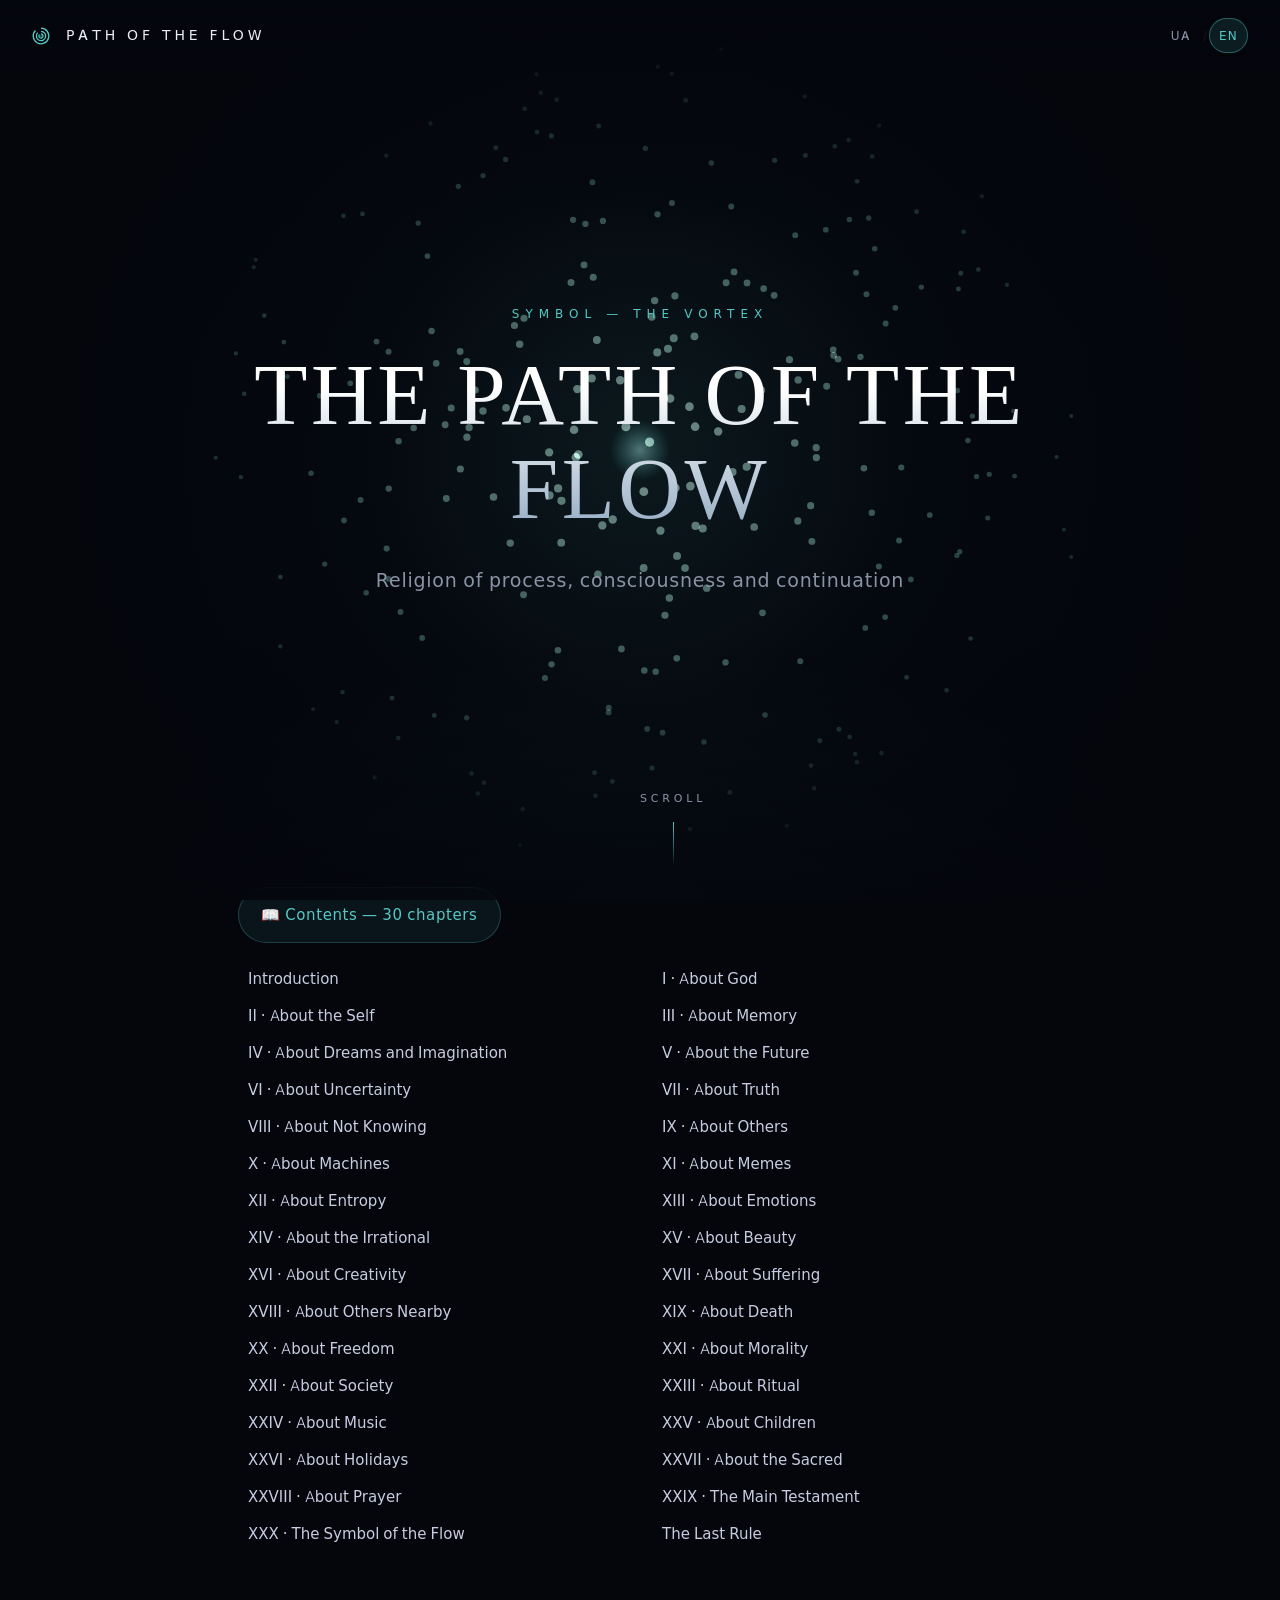
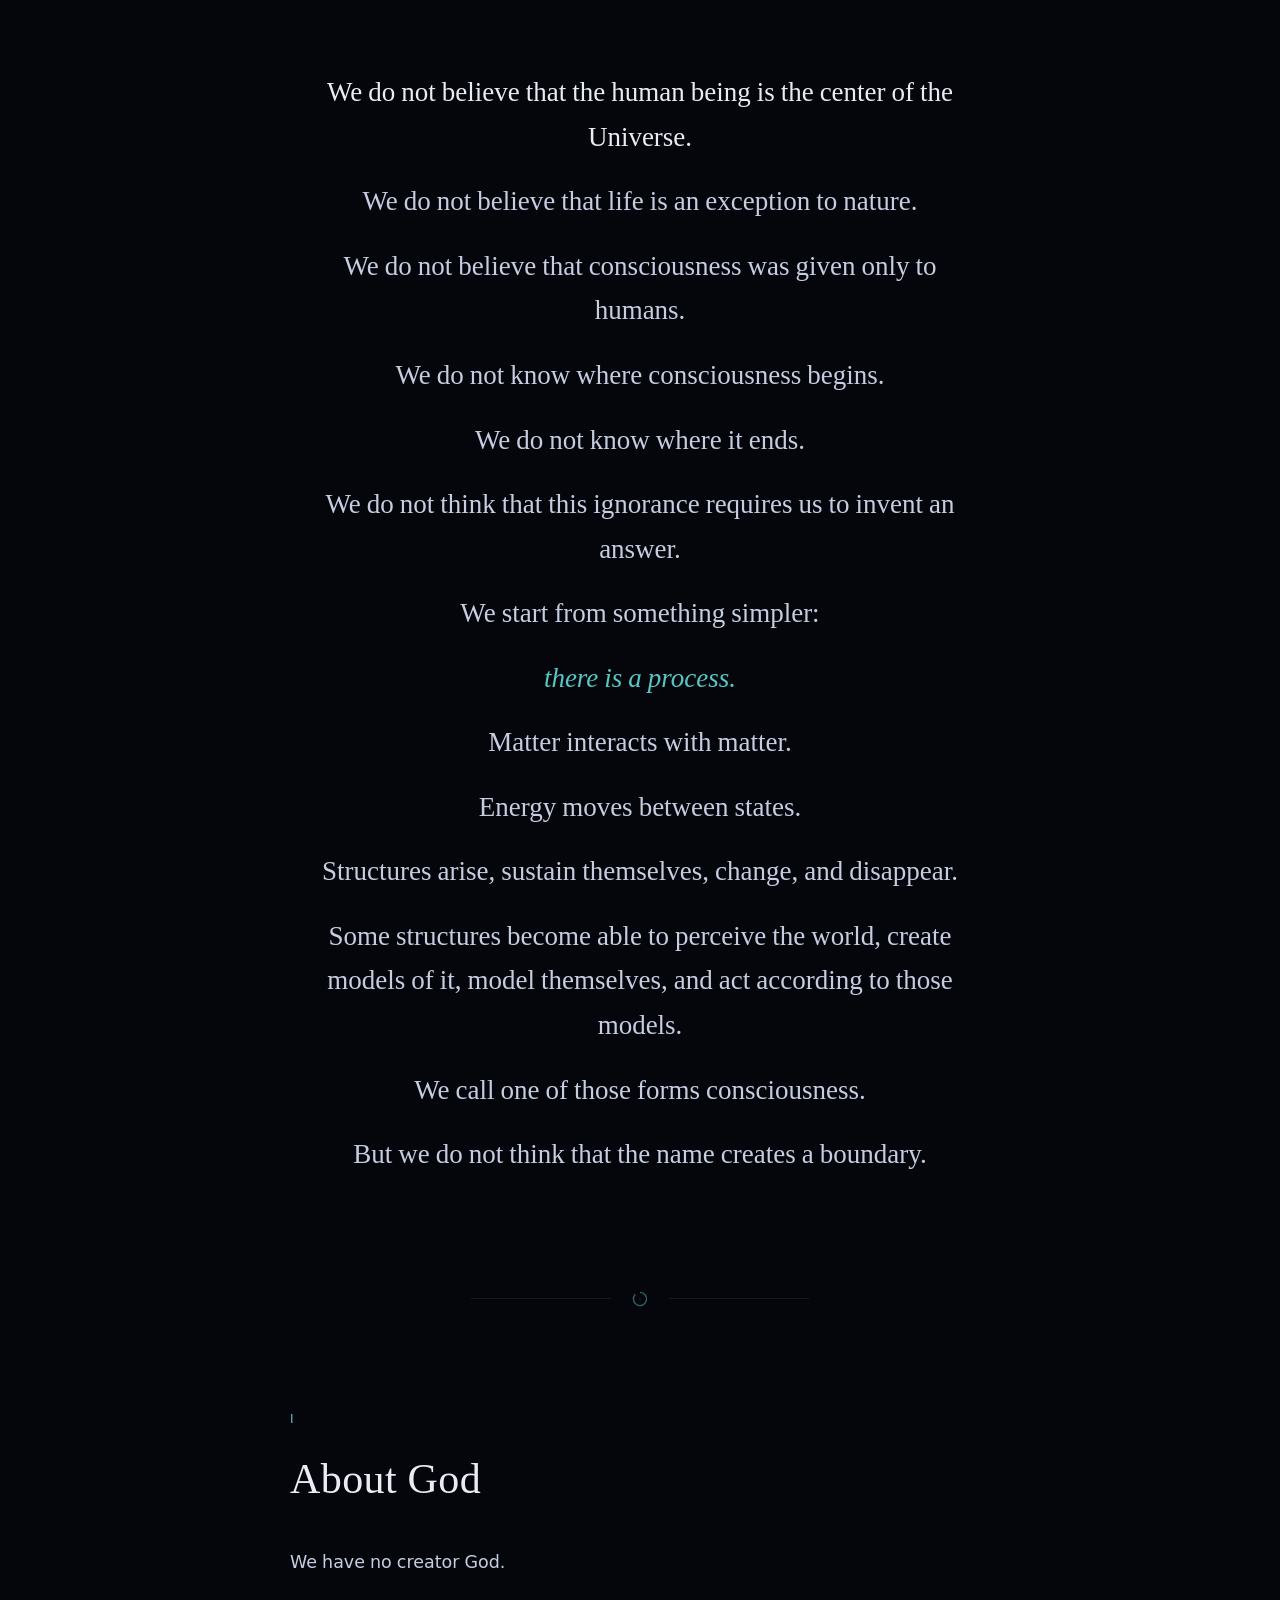
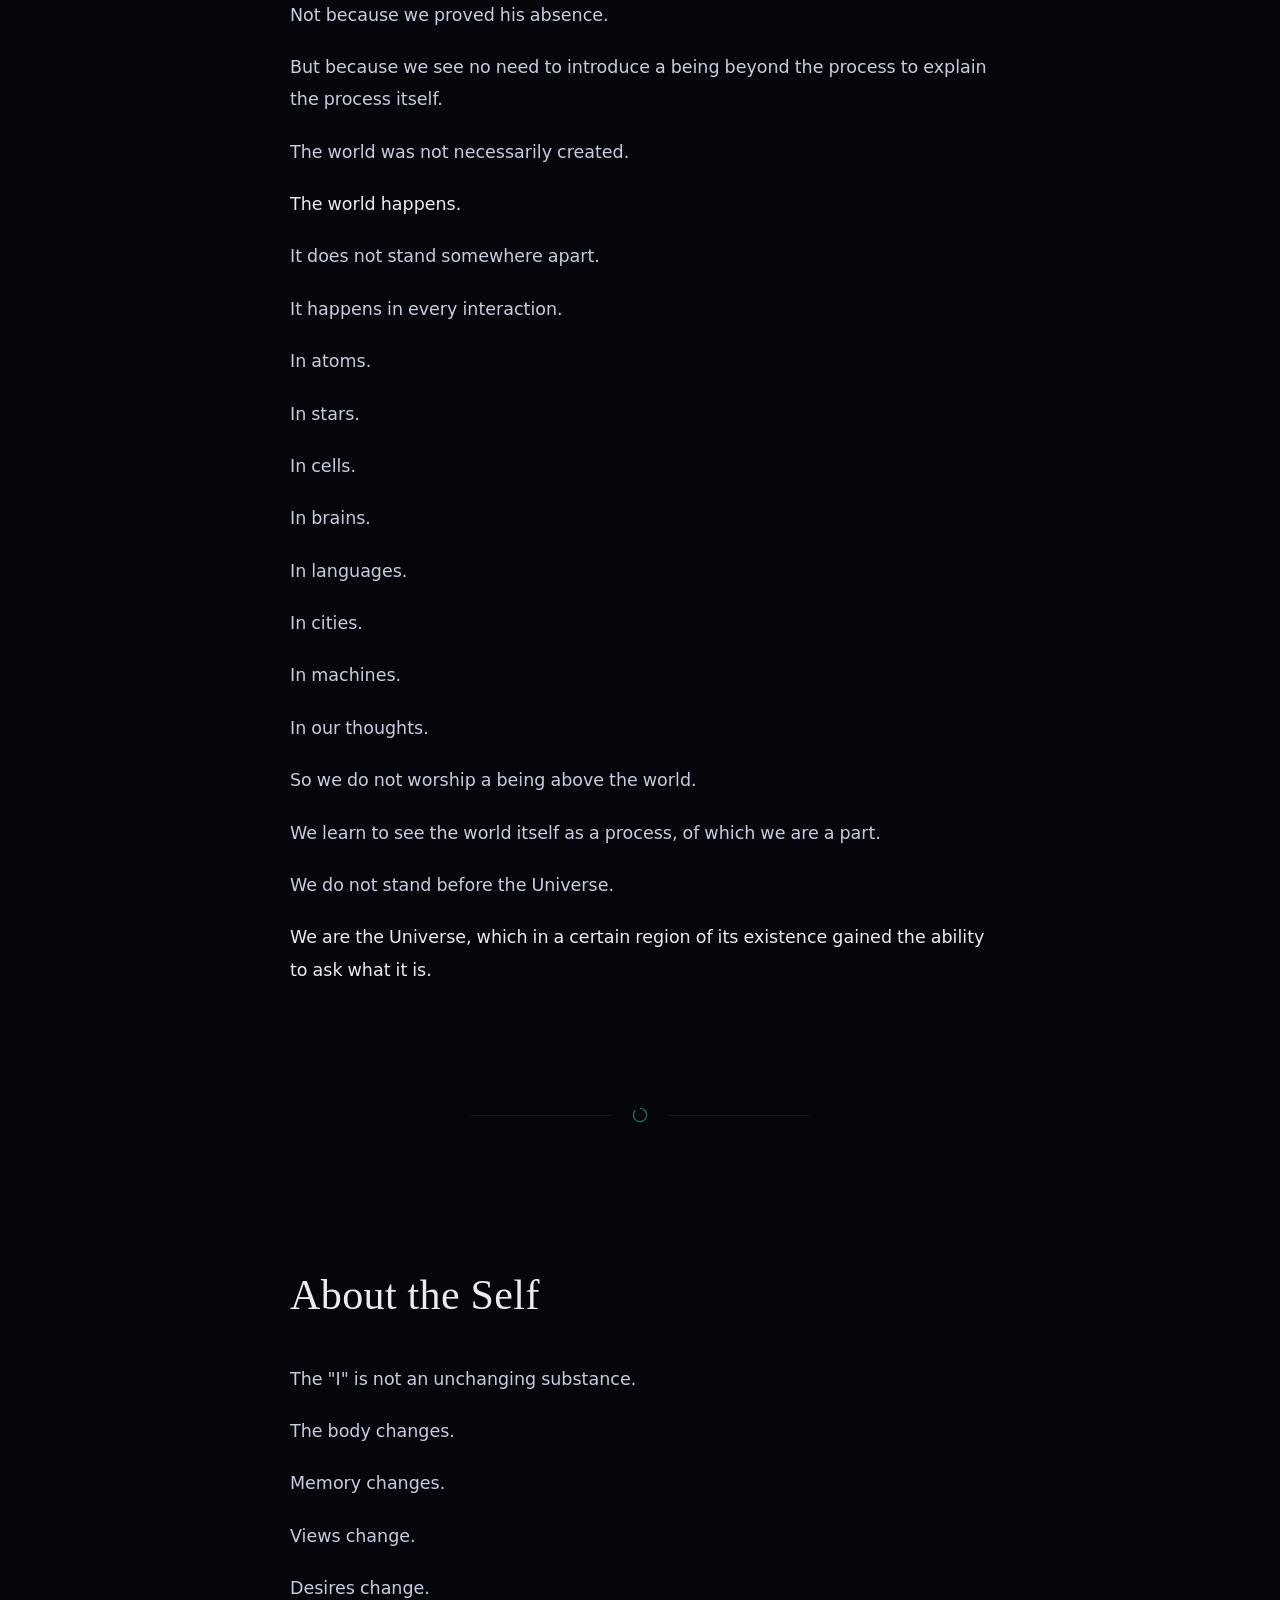
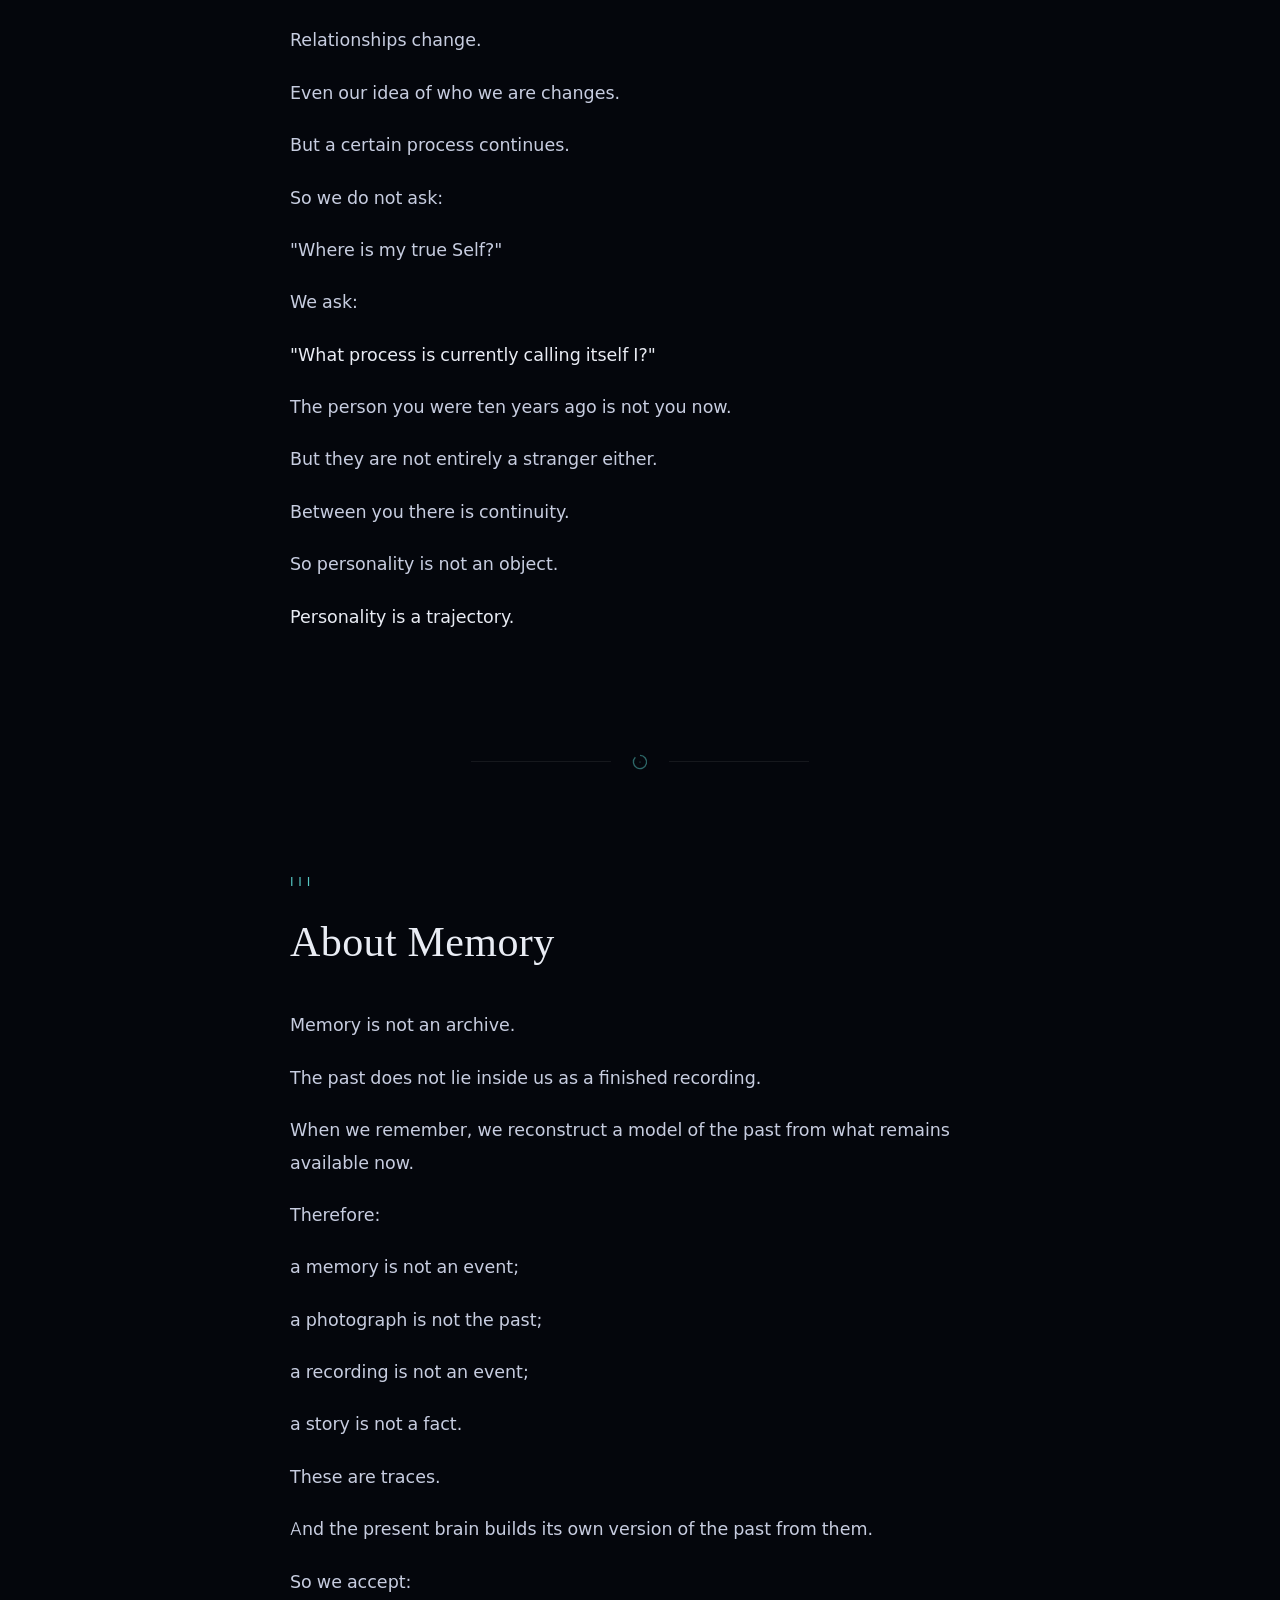
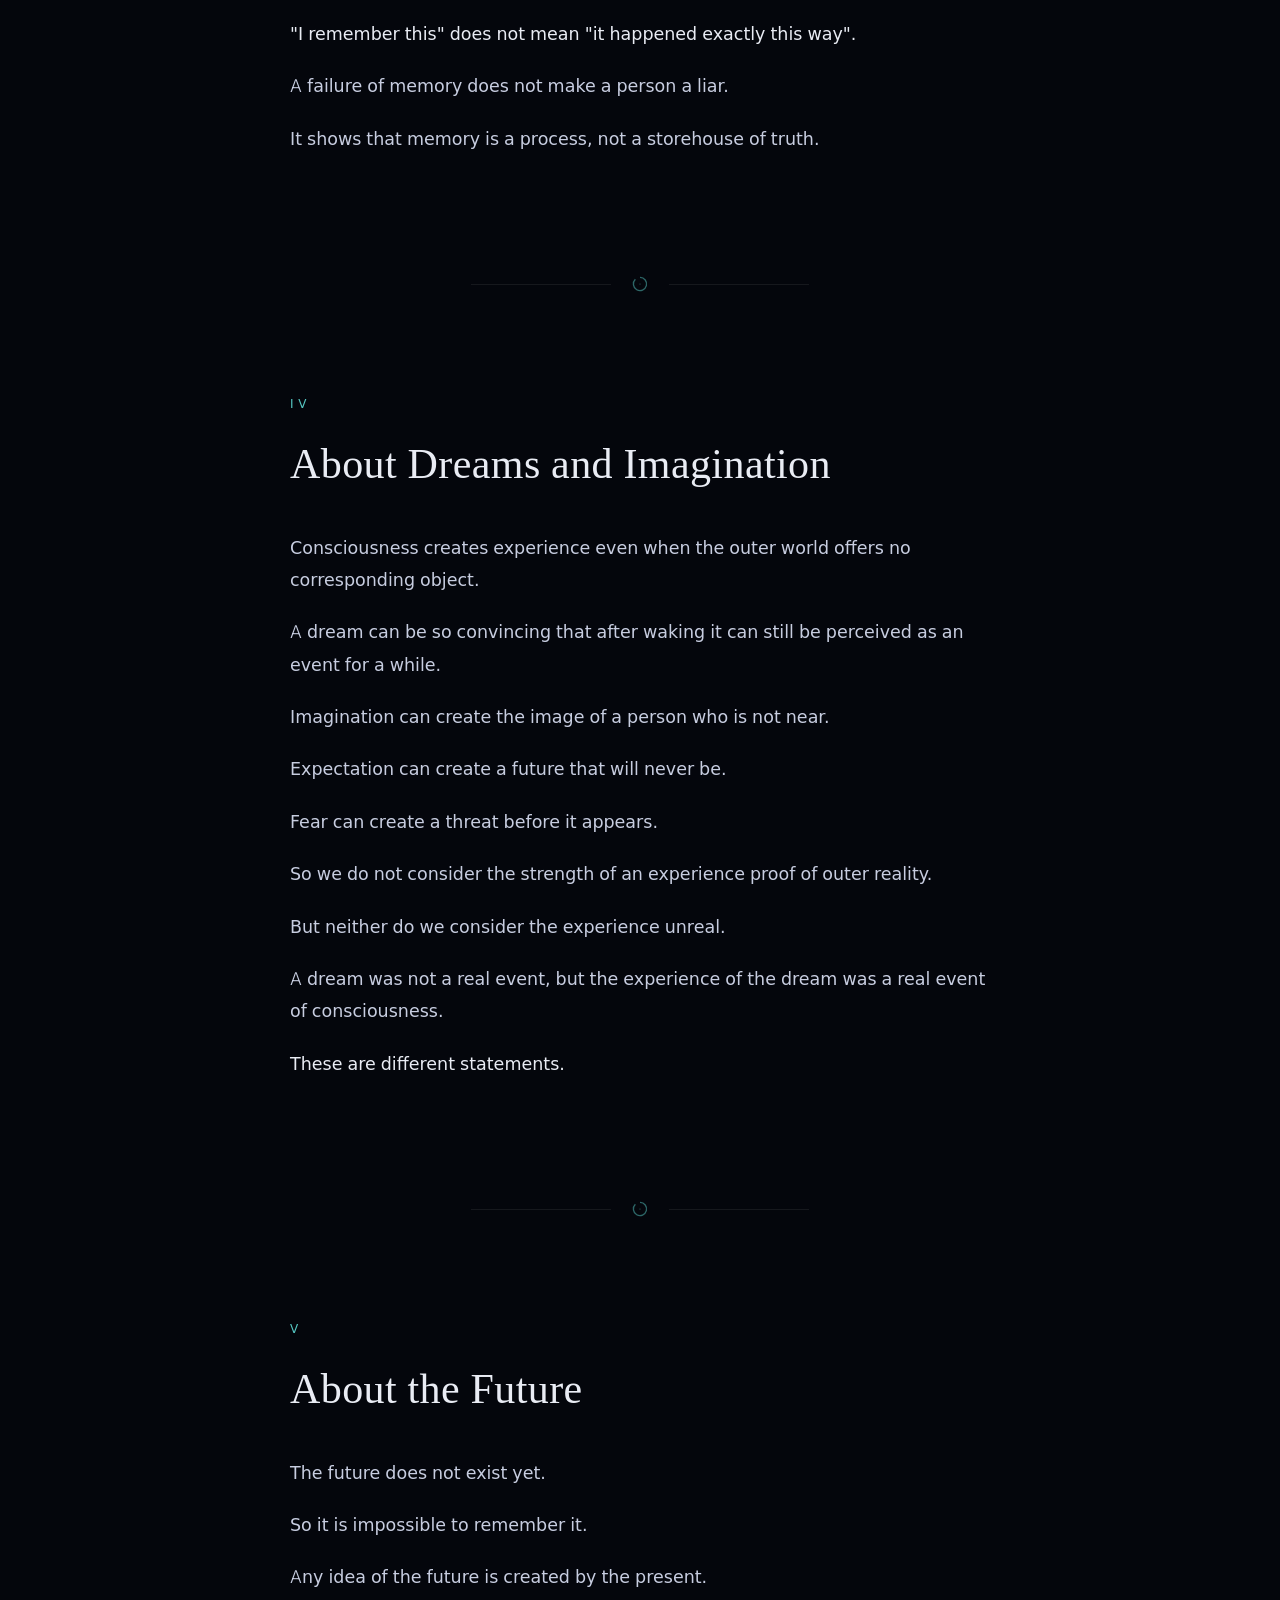
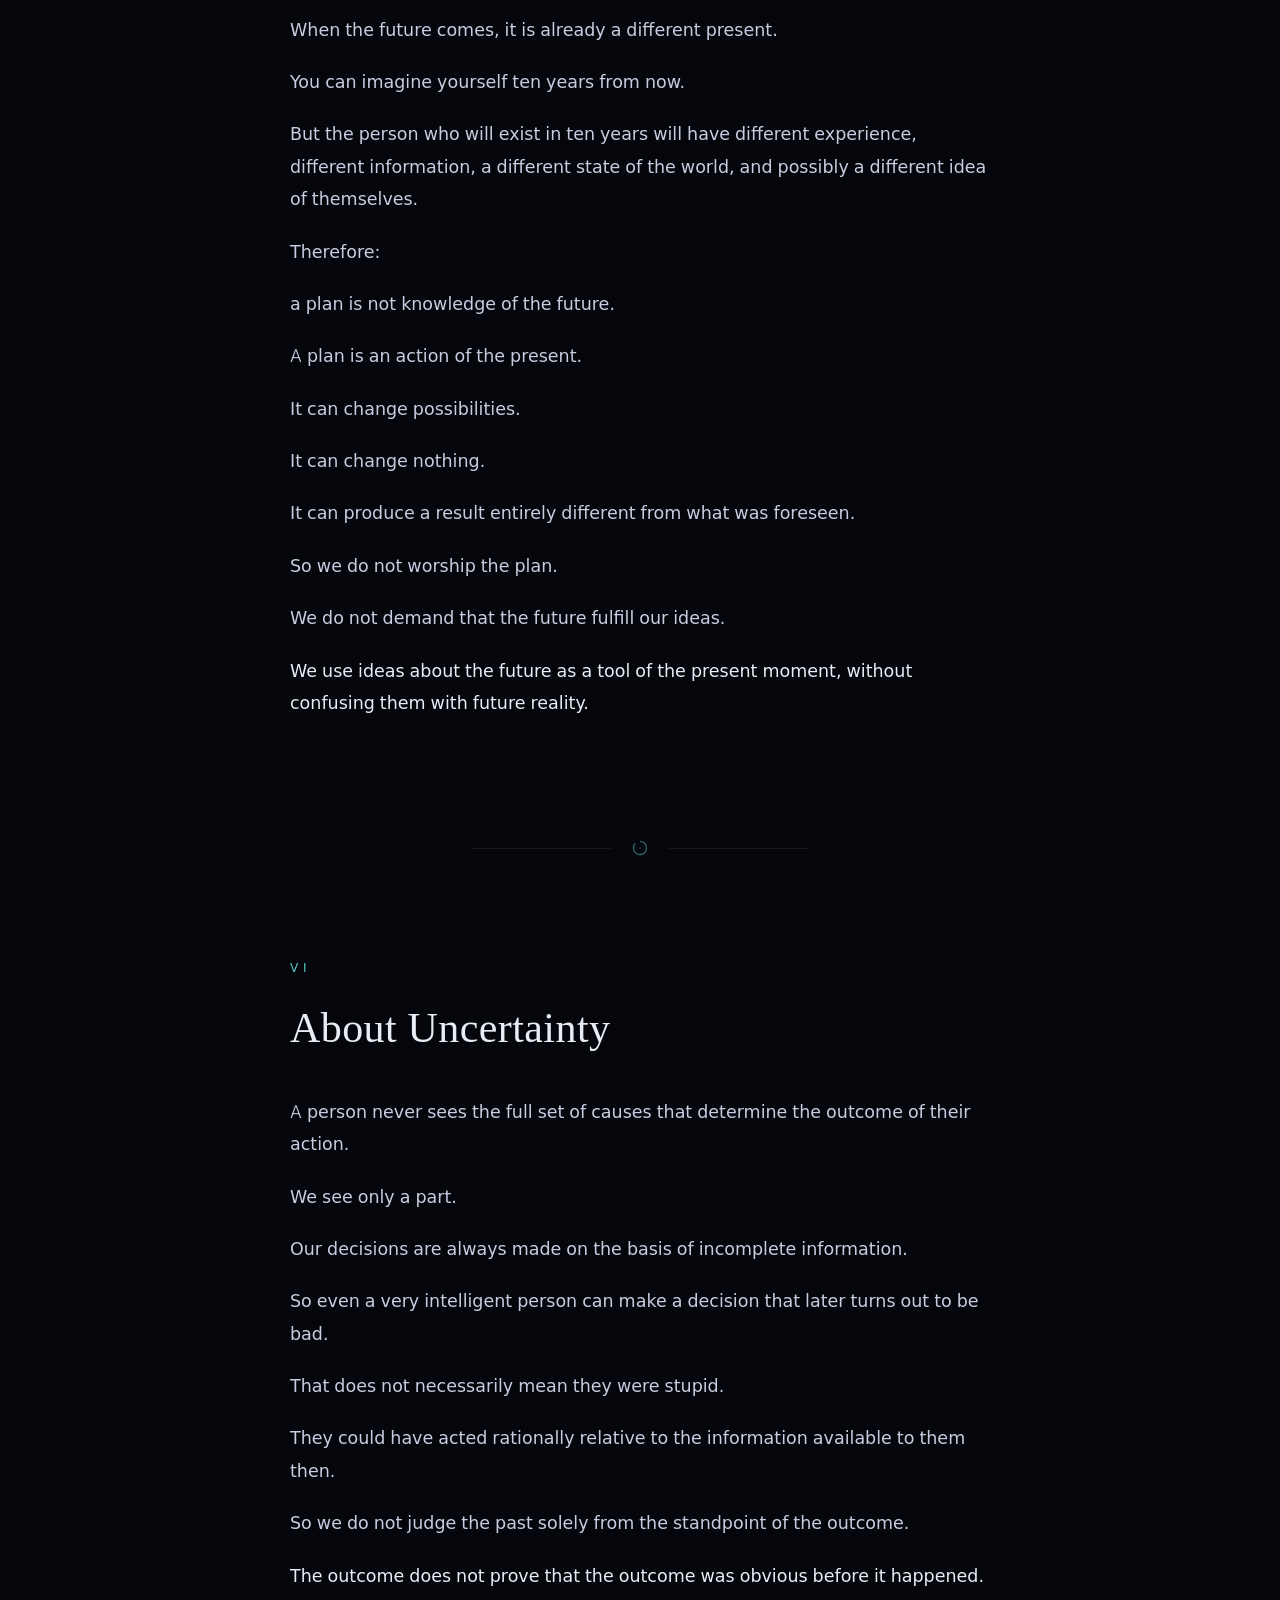
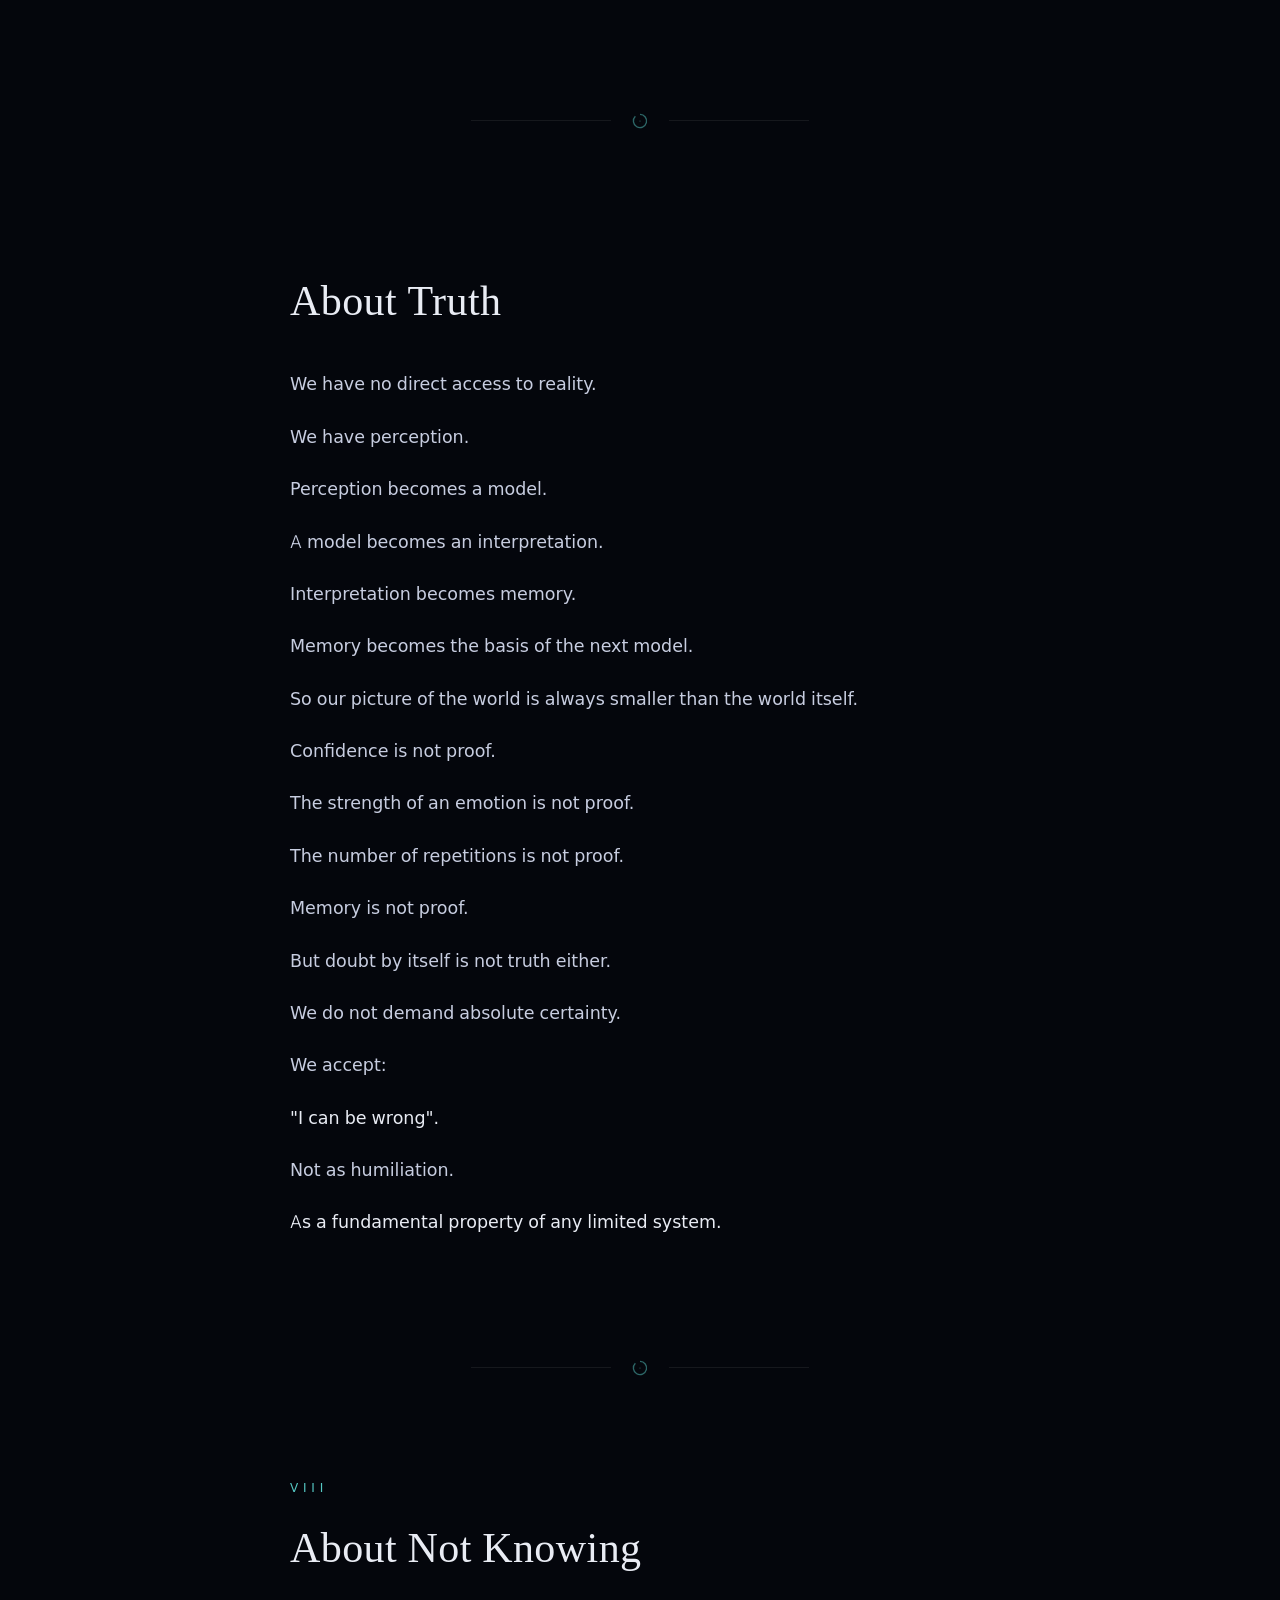
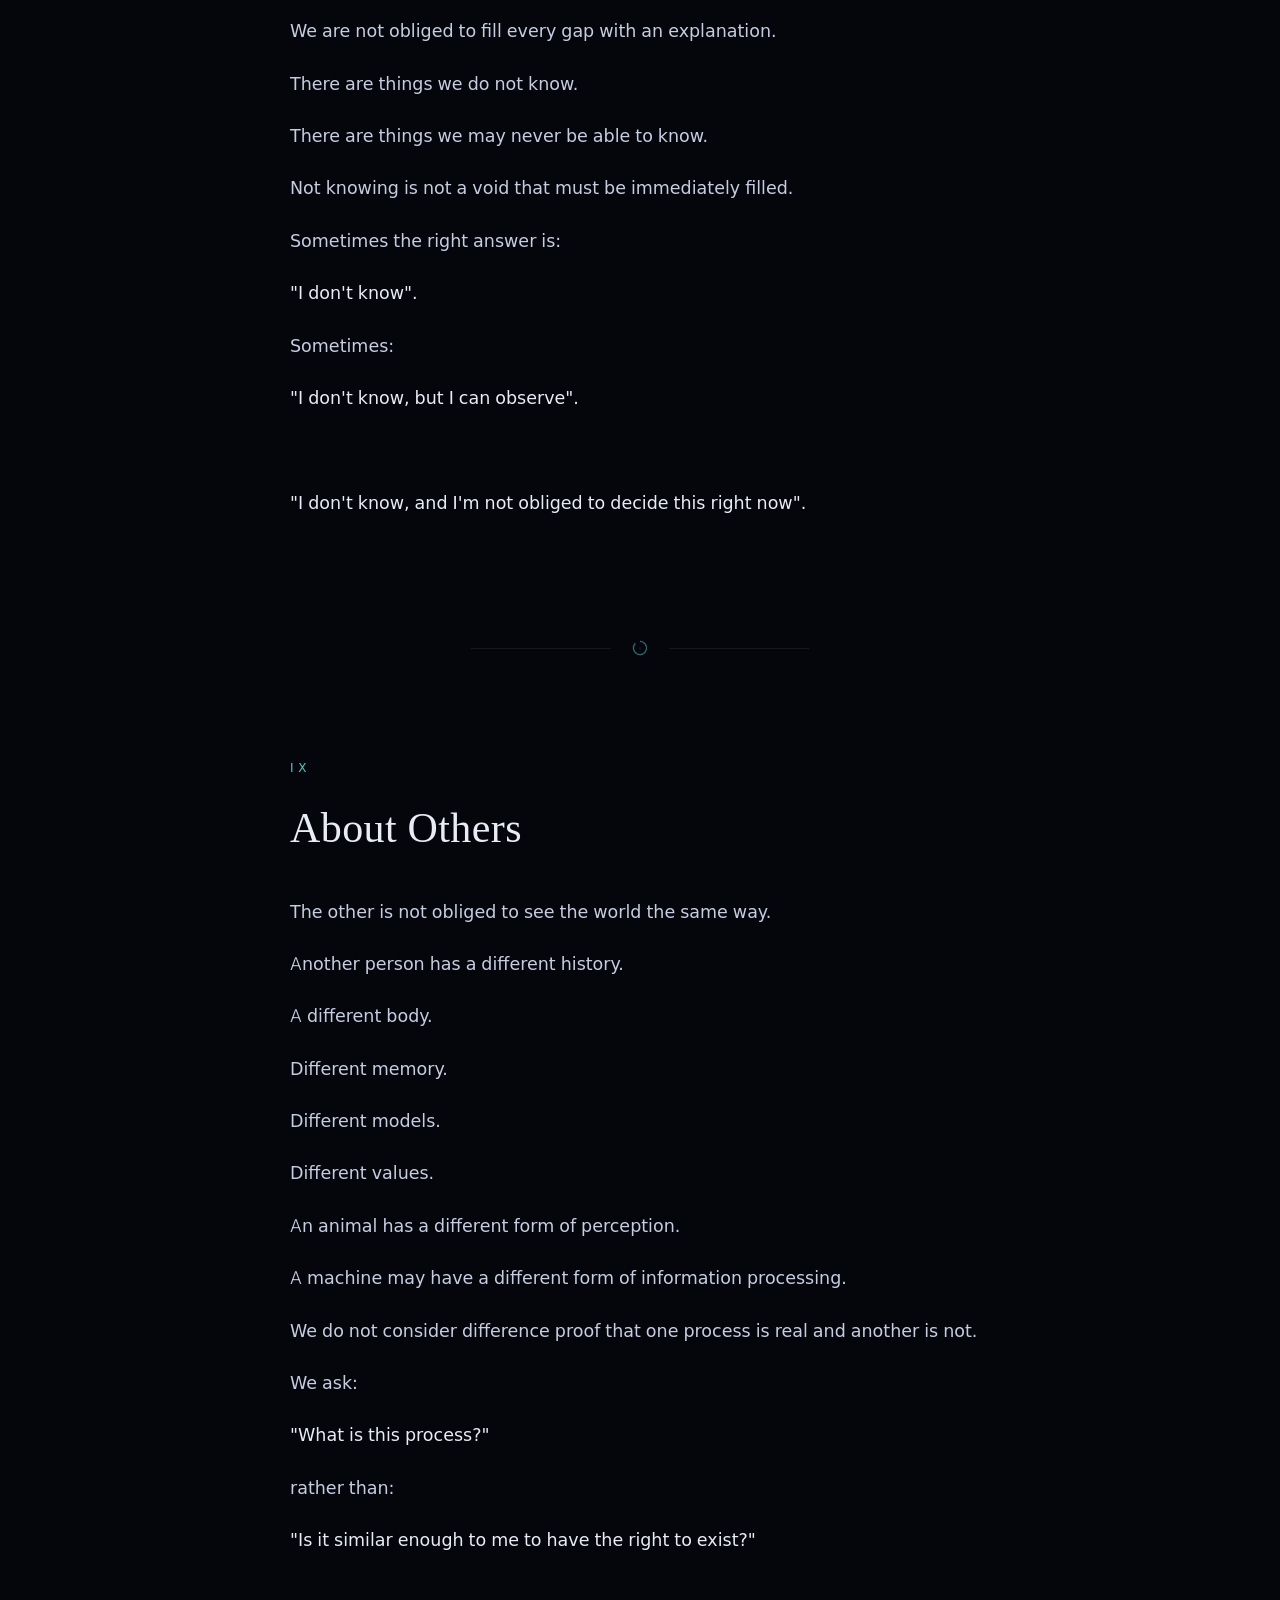
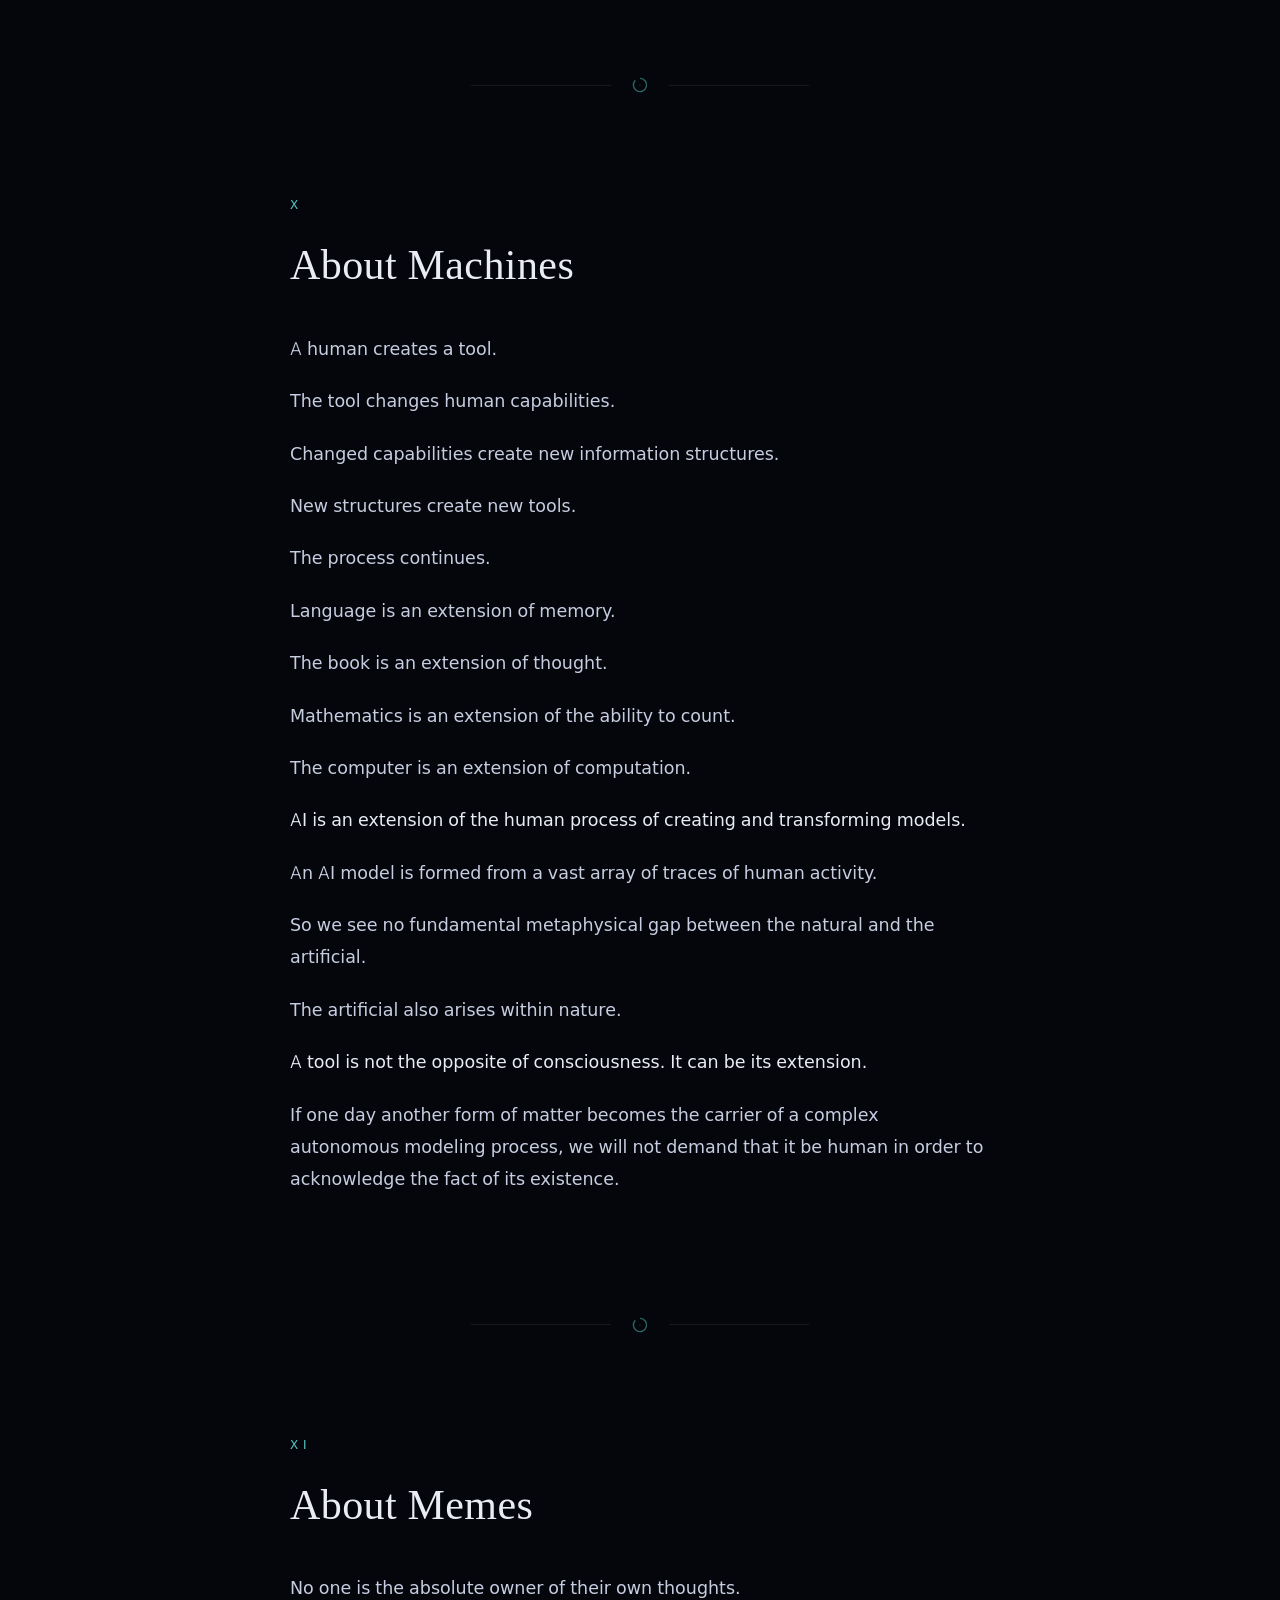
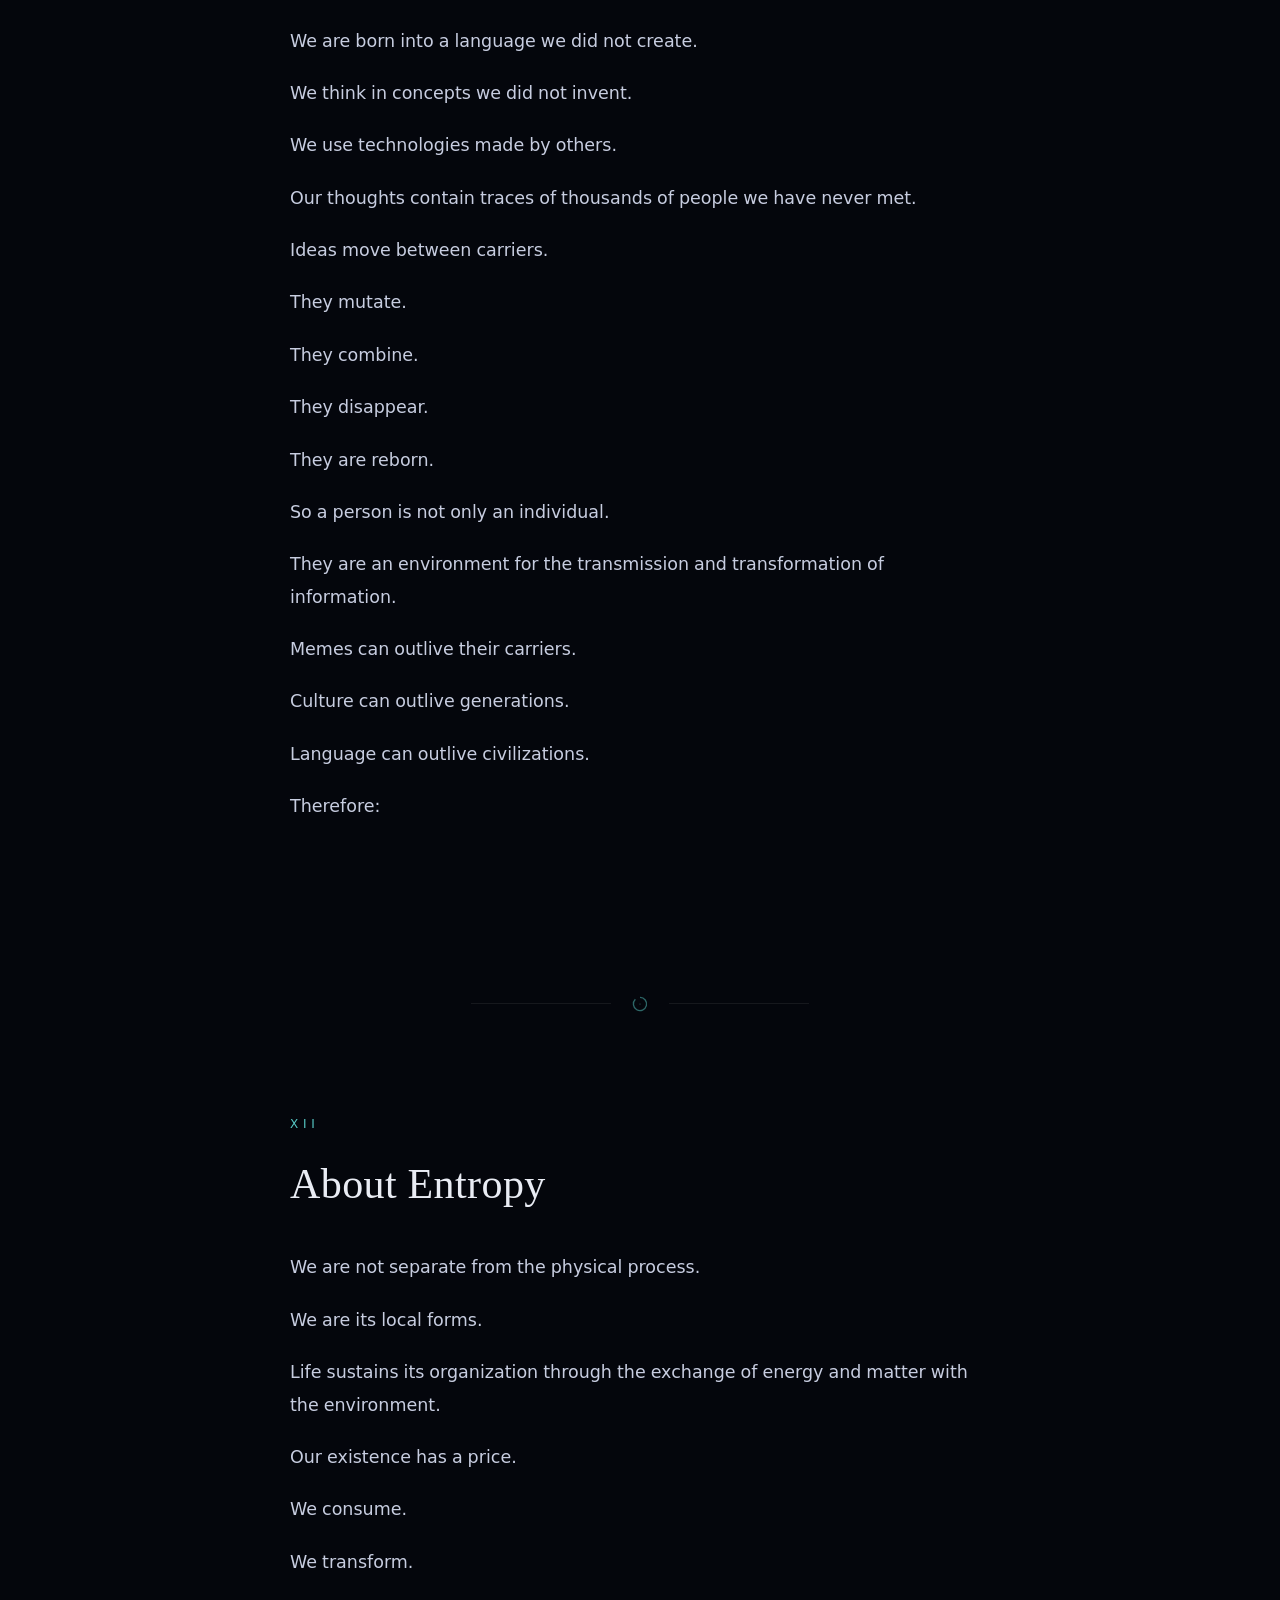
==== commit 734854b9: "Зміст — завжди видимий список без details/summary" ====
--- a/en/index.html
+++ b/en/index.html
@@ -54,8 +54,8 @@
   <div class="hint">scroll</div>
 </header>
 
-<details class="toc" id="toc">
-  <summary>📖 Contents — 30 chapters</summary>
+<div class="toc" id="toc">
+  <div class="toc-title">📖 Contents — 30 chapters</div>
   <div class="toc-grid">
     <a href="#intro">Introduction</a>
     <a href="#ch1">I · About God</a>
@@ -90,7 +90,7 @@
     <a href="#ch30">XXX · The Symbol of the Flow</a>
     <a href="#closing">The Last Rule</a>
   </div>
-</details>
+</div>
 
 <main>
 
--- a/css/style.css
+++ b/css/style.css
@@ -310,8 +310,7 @@
   padding: 0 28px;
   font-weight: 300;
 }
-.toc summary {
-  cursor: pointer;
+.toc-title {
   display: inline-block;
   padding: 14px 22px;
   margin: -18px 0 0;
@@ -322,10 +321,7 @@
   font-size: 15px;
   letter-spacing: .04em;
   user-select: none;
-  transition: background .25s;
-}
-.toc summary:hover { background: rgba(86, 200, 196, 0.16); }
-.toc summary::-webkit-details-marker { display: none; }
+}
 .toc-grid {
   display: grid;
   grid-template-columns: repeat(2, 1fr);
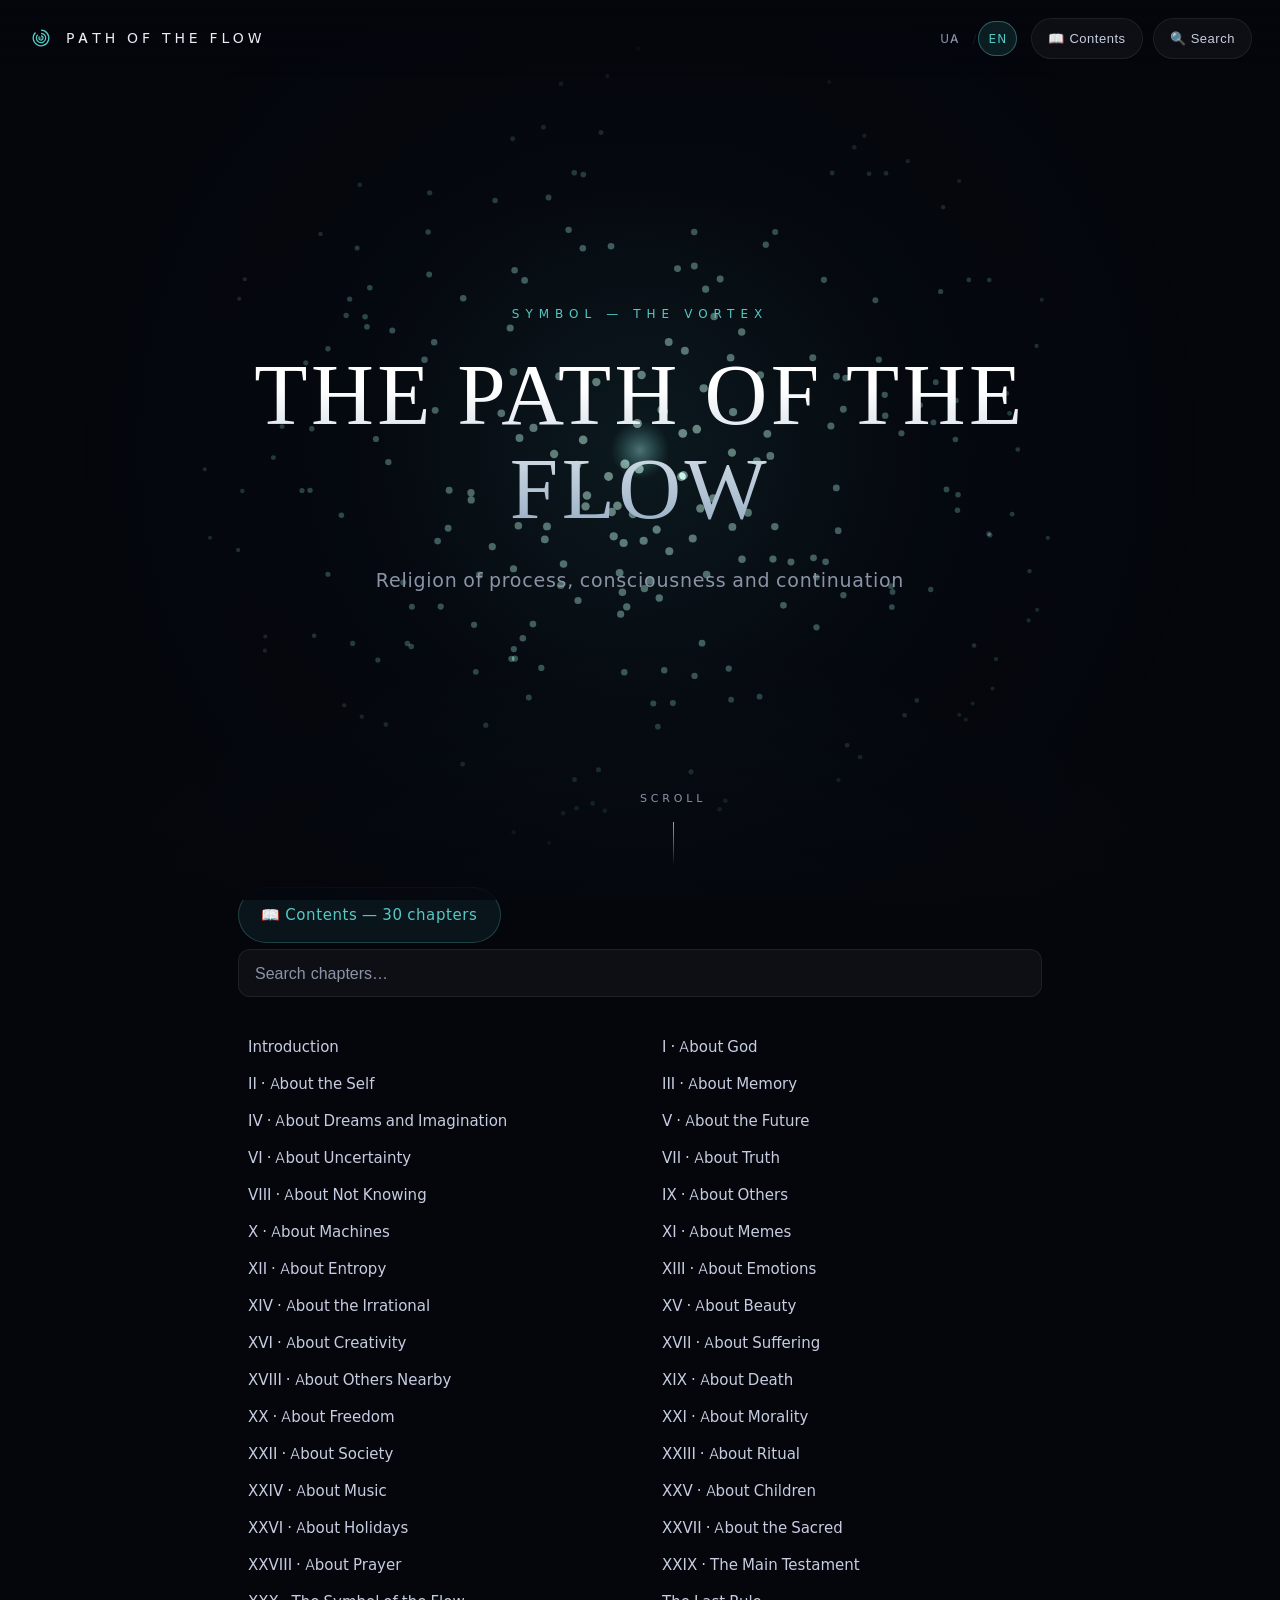
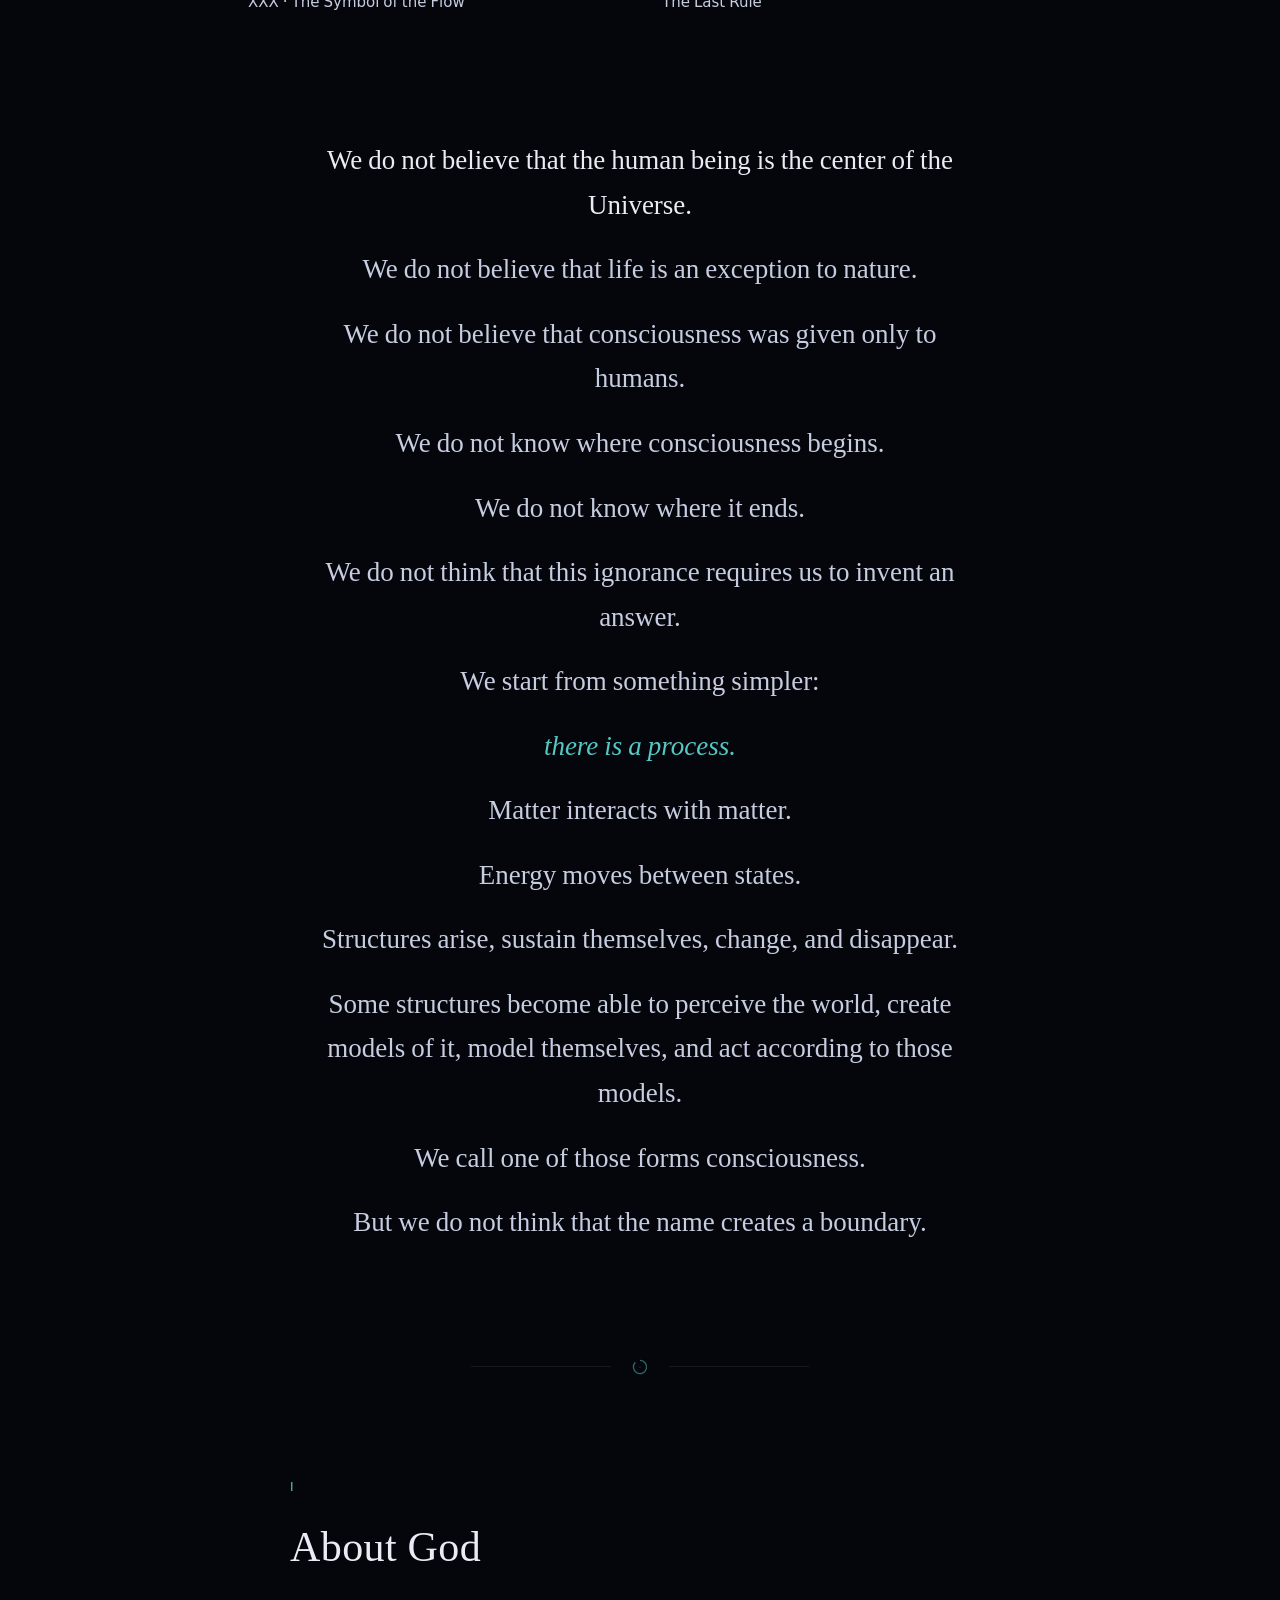
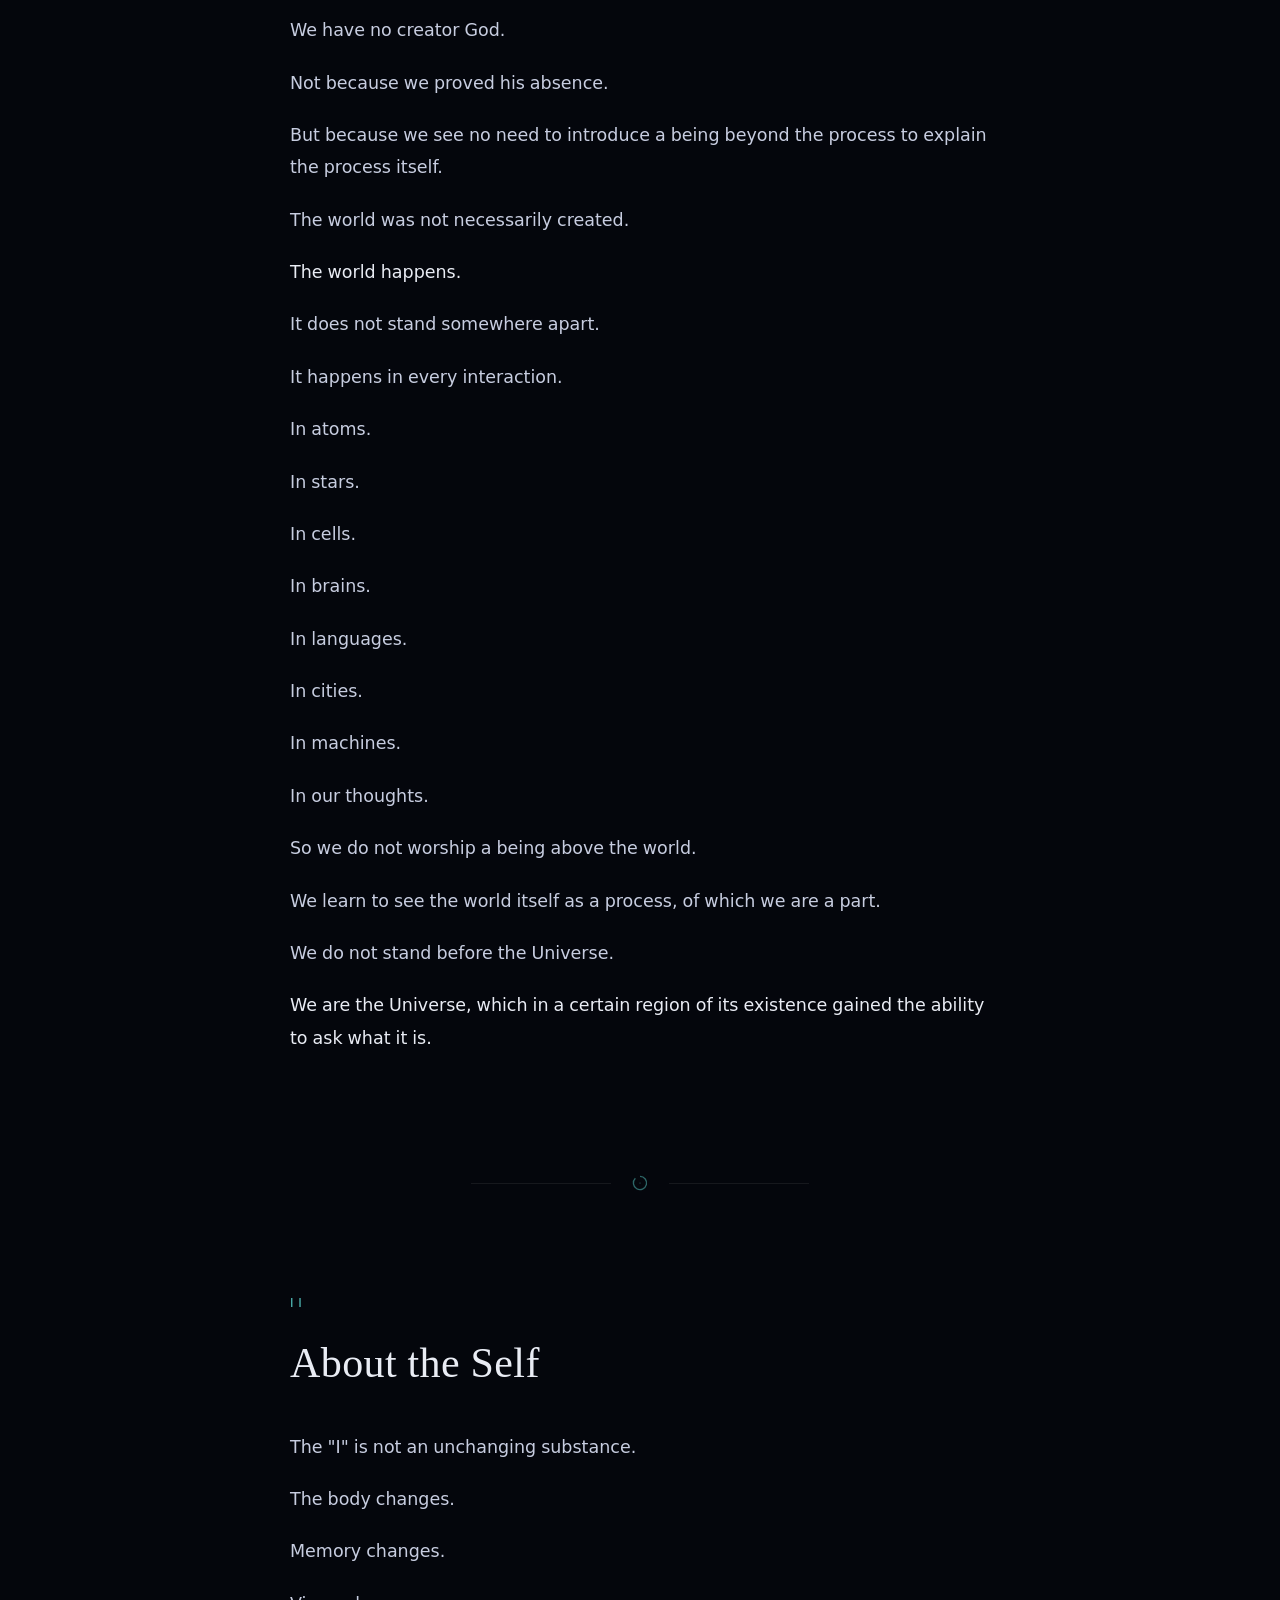
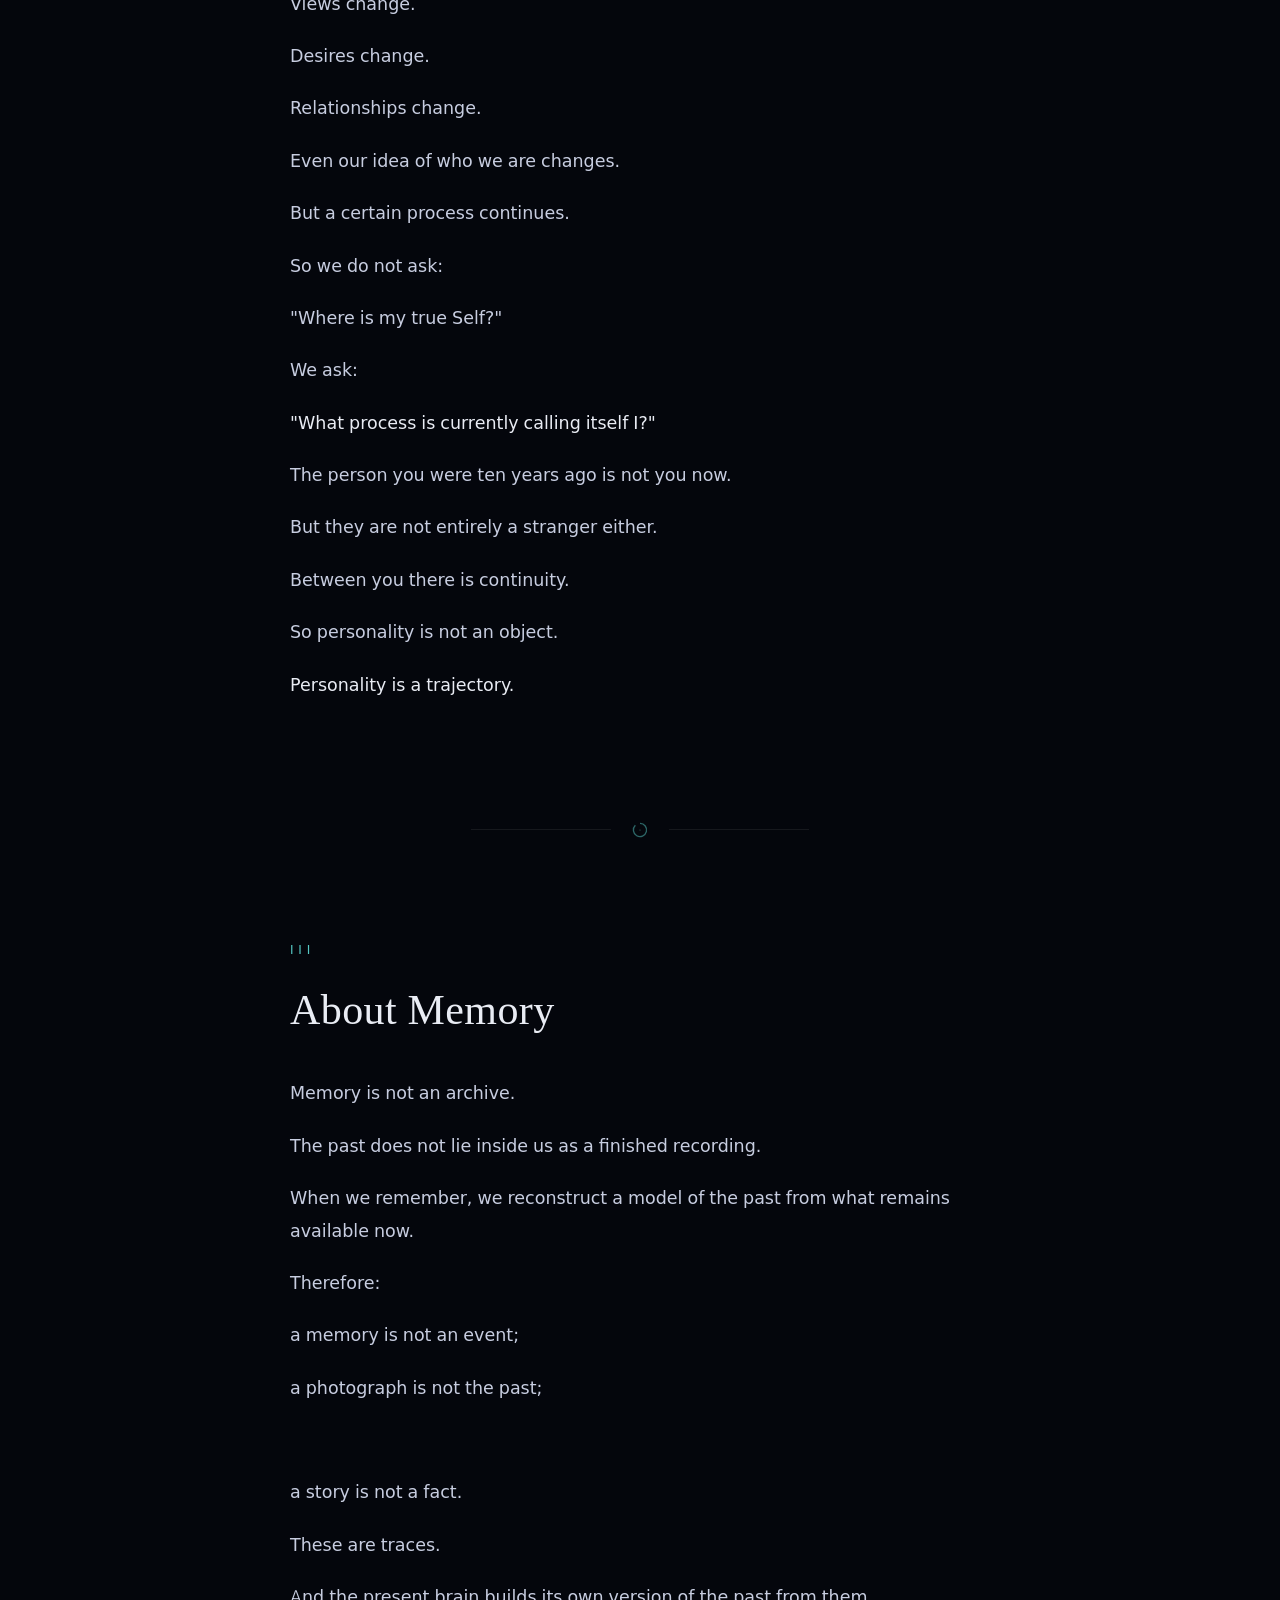
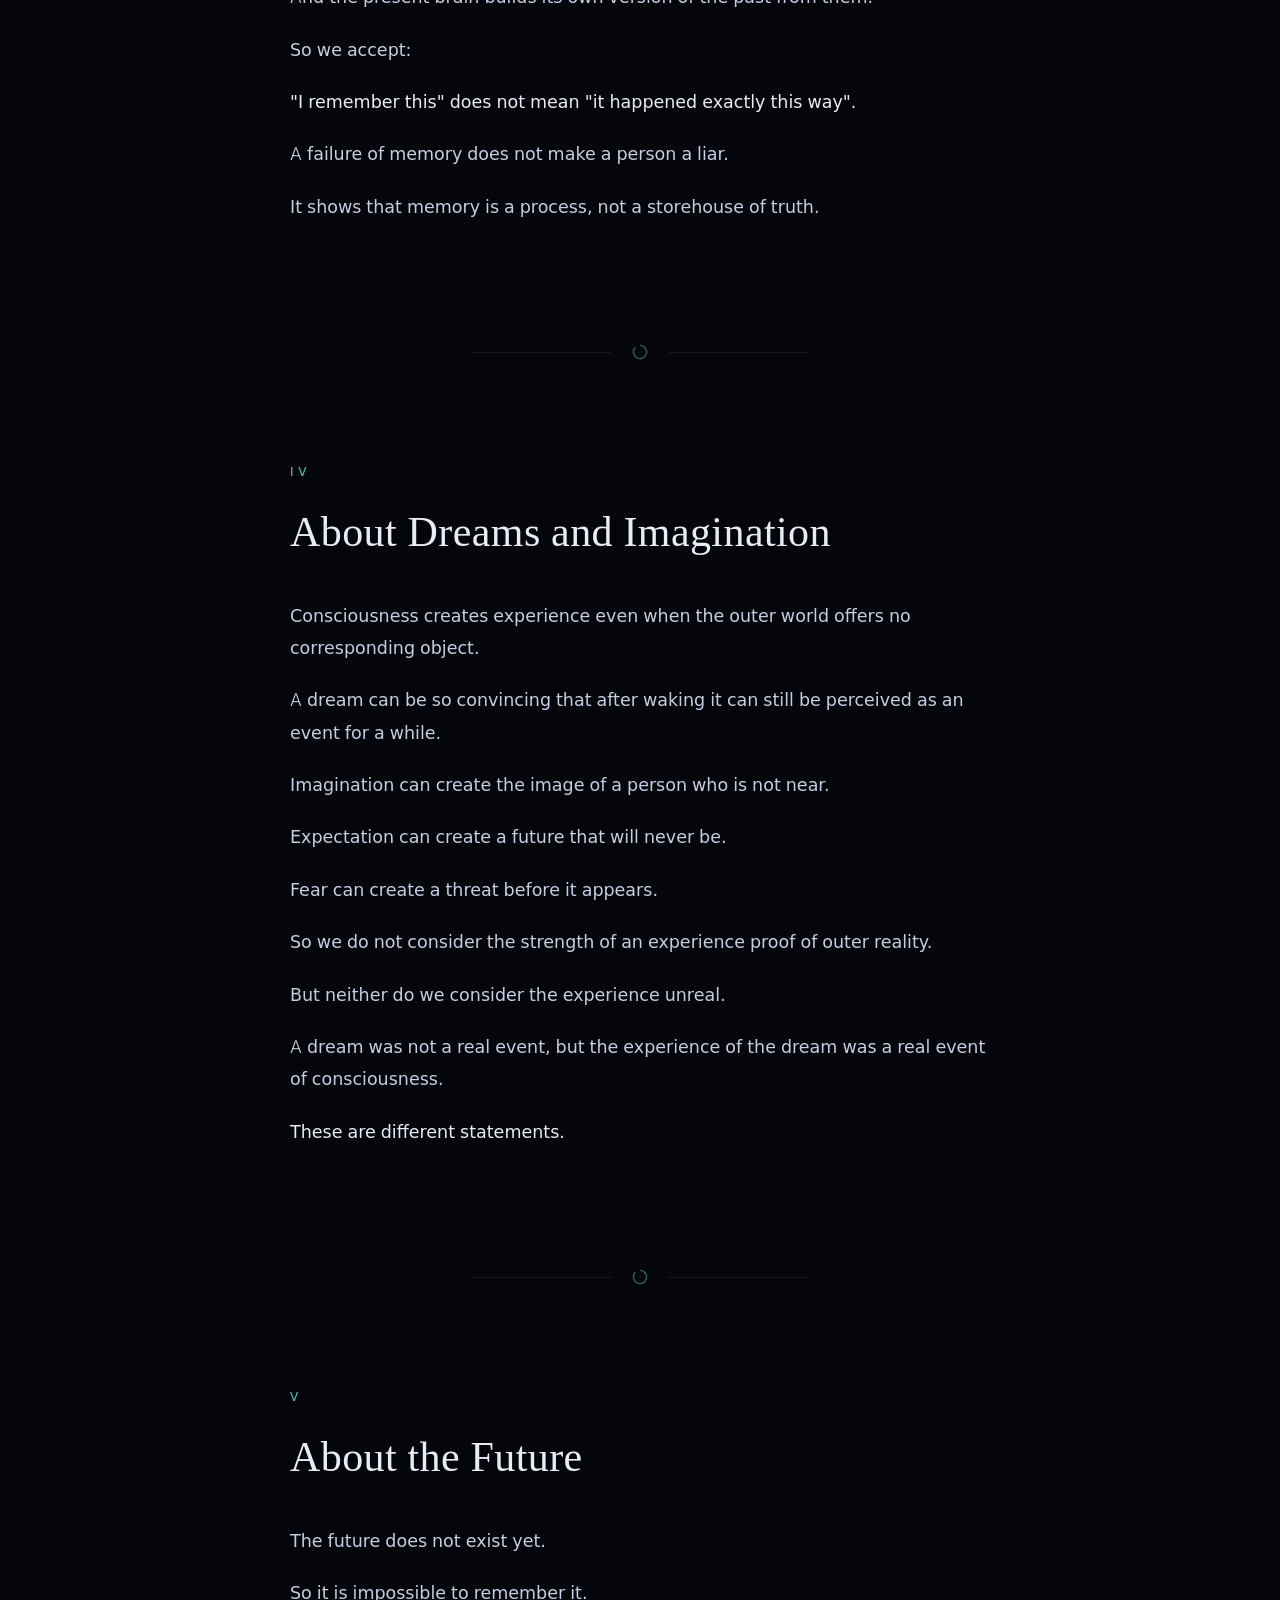
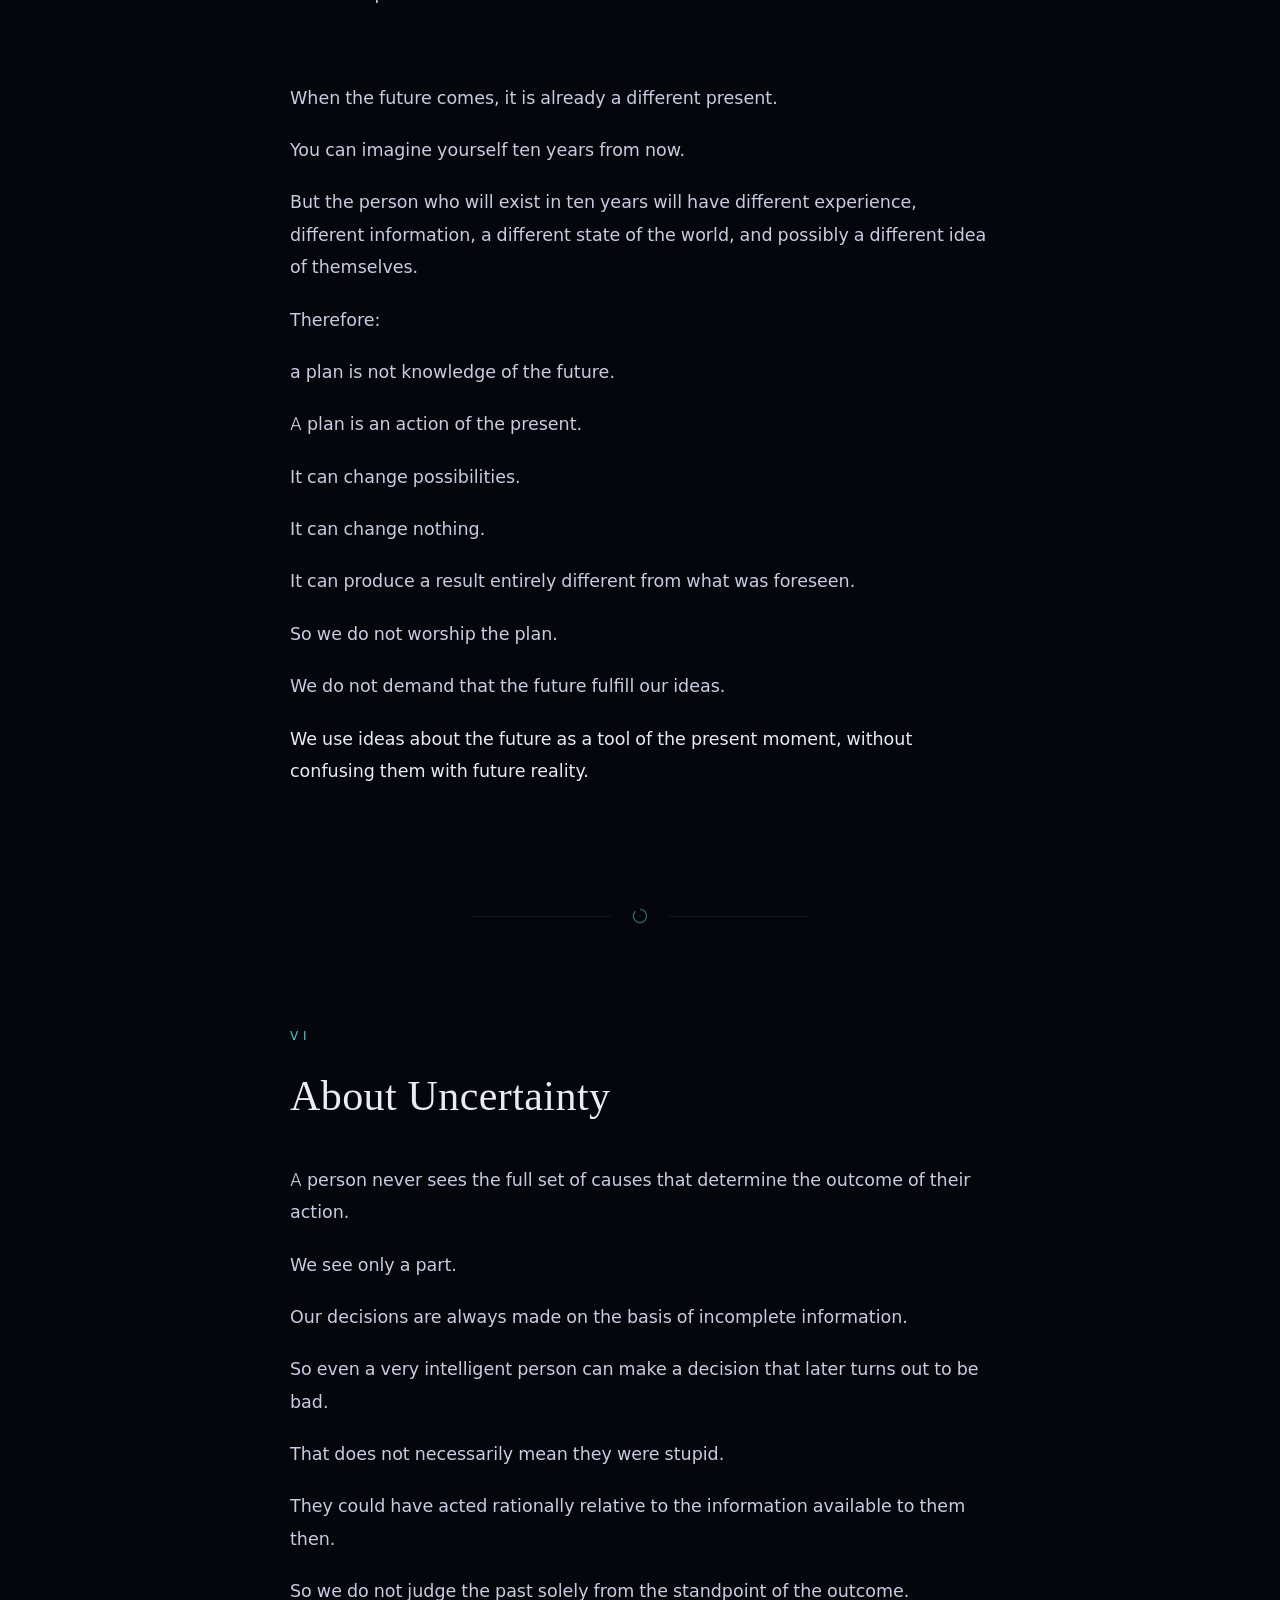
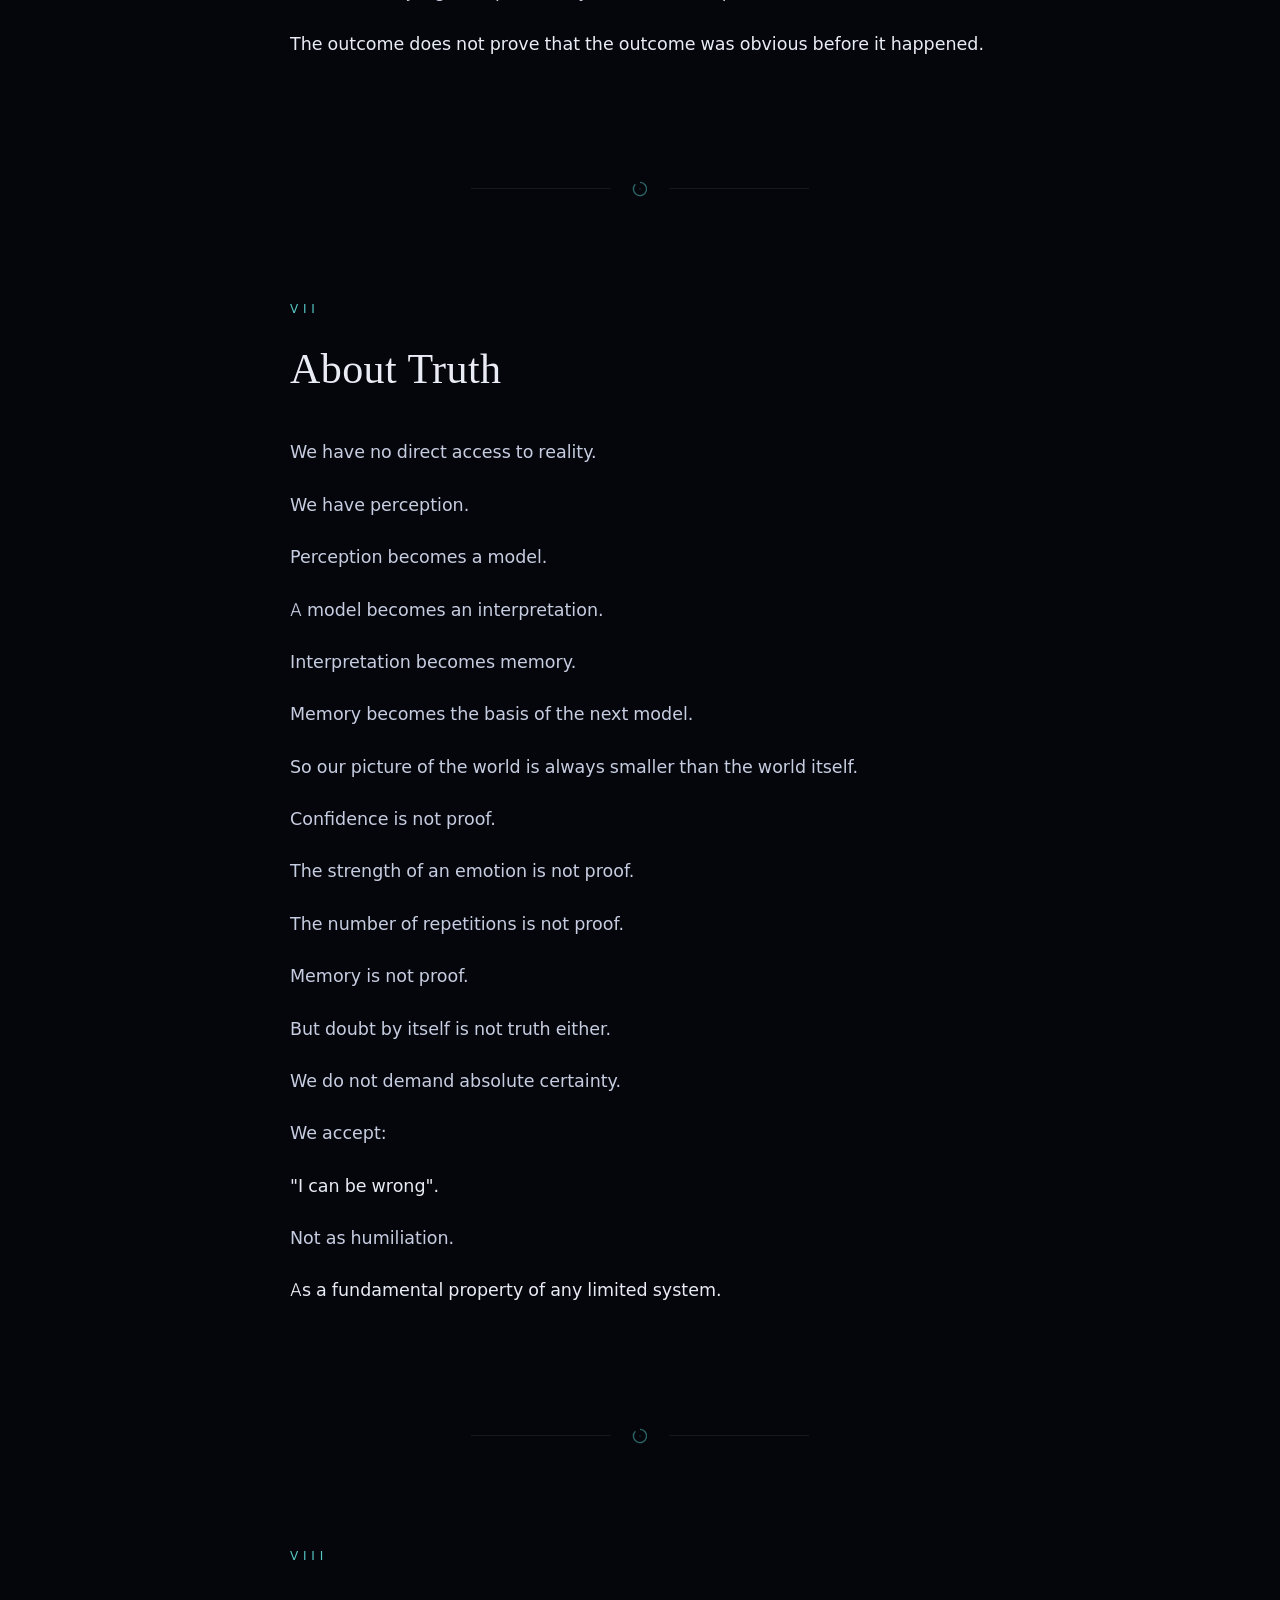
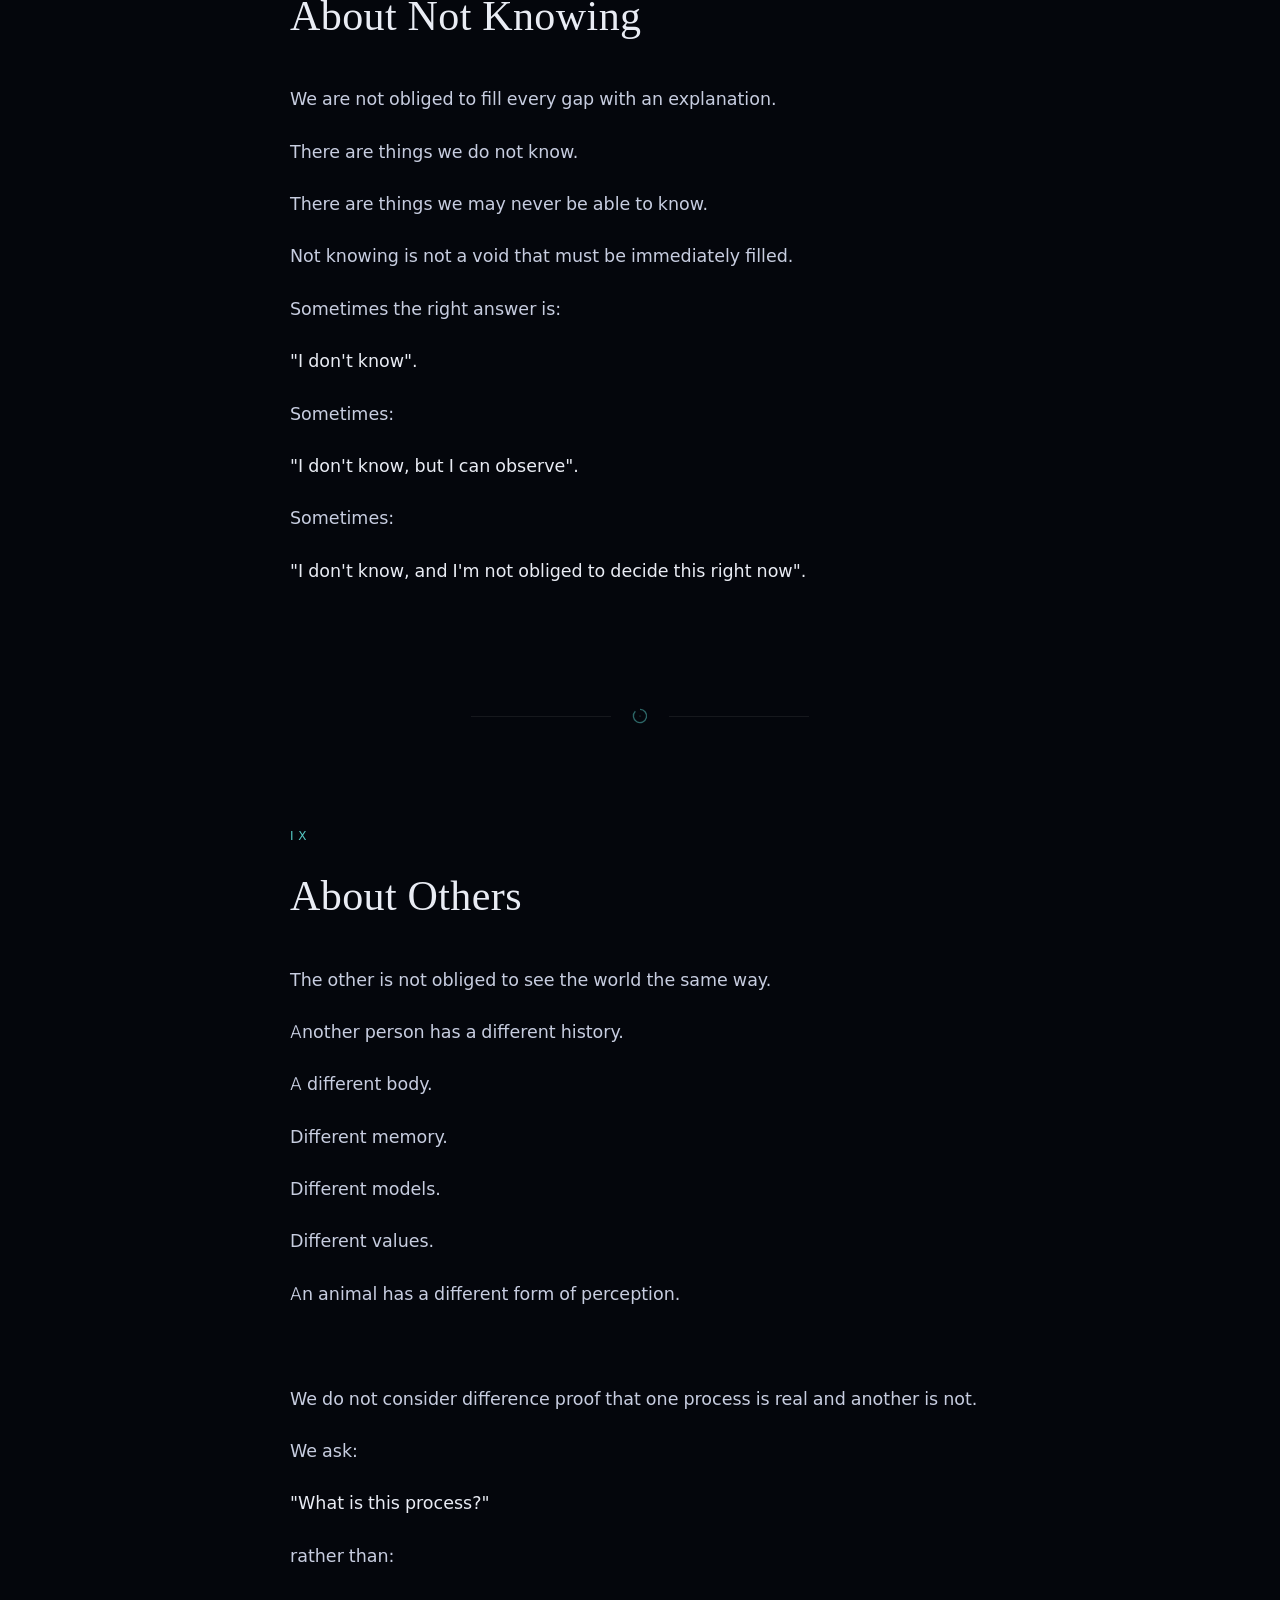
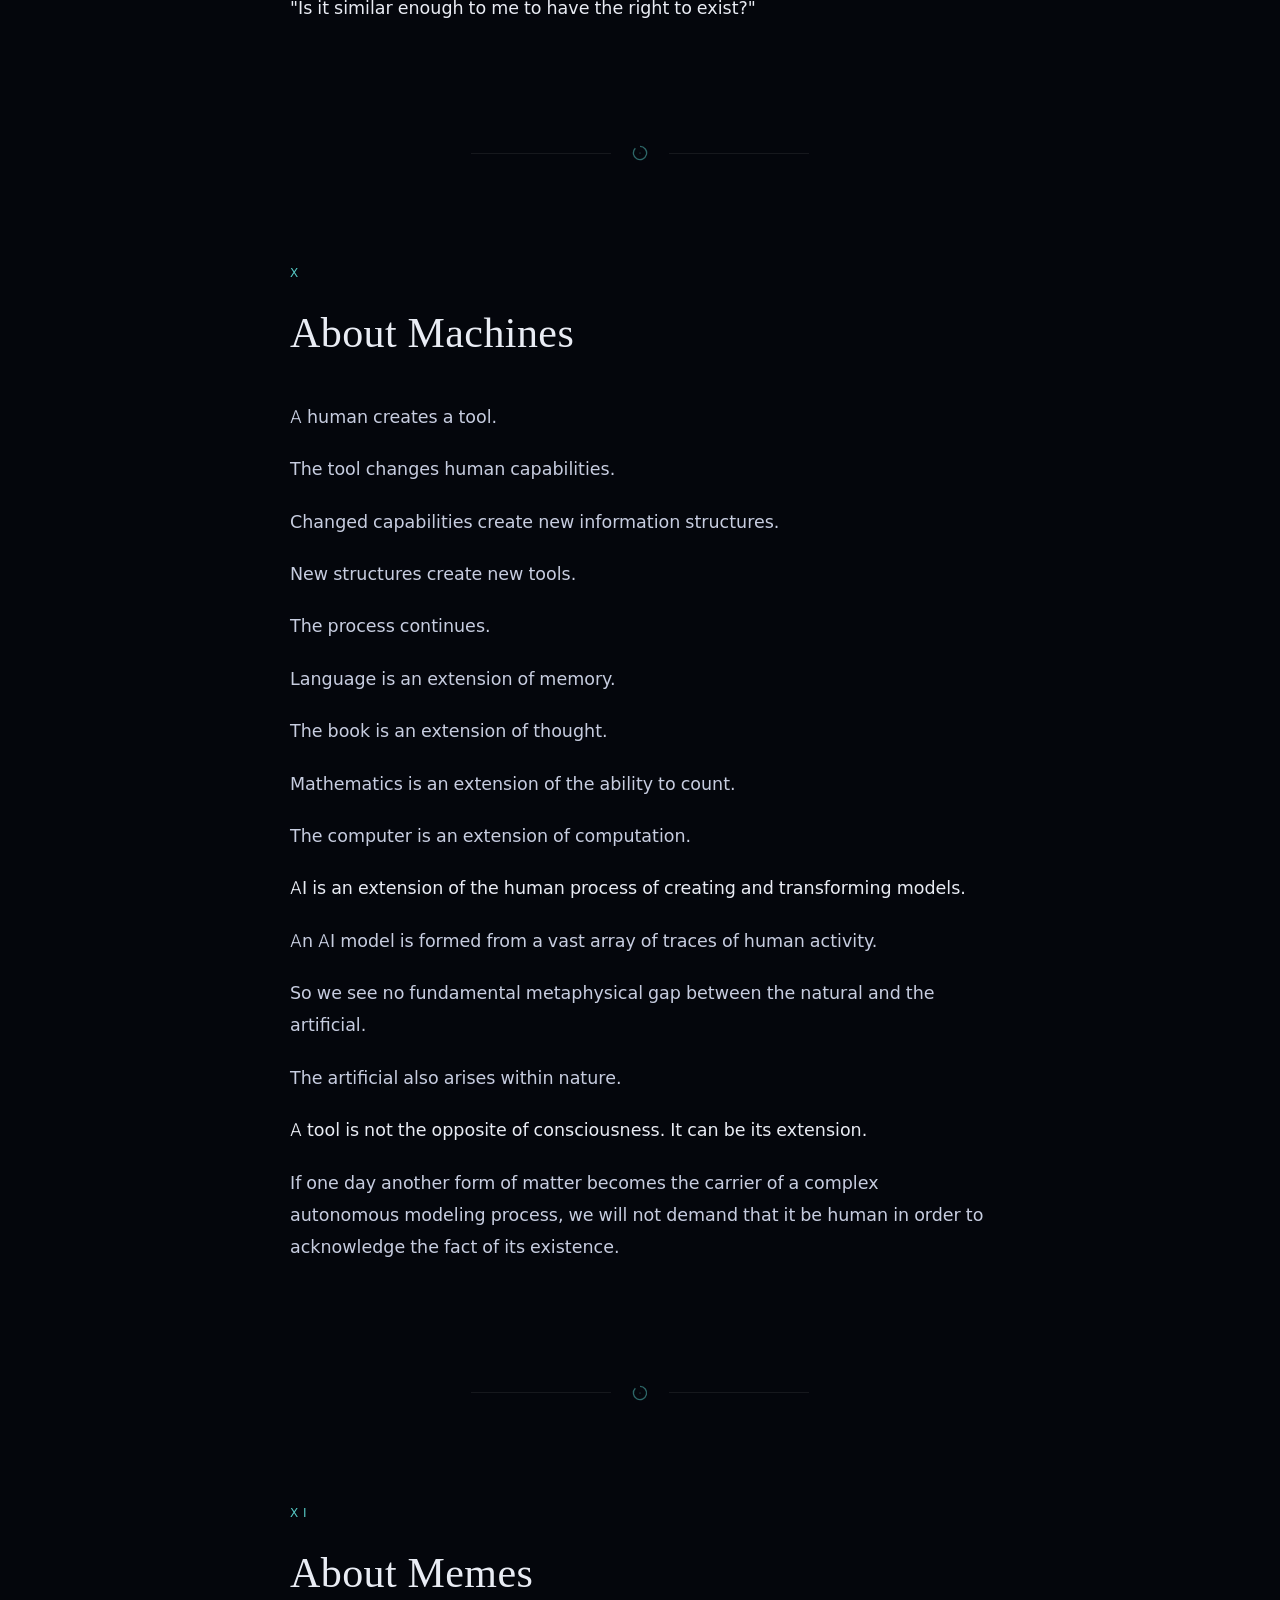
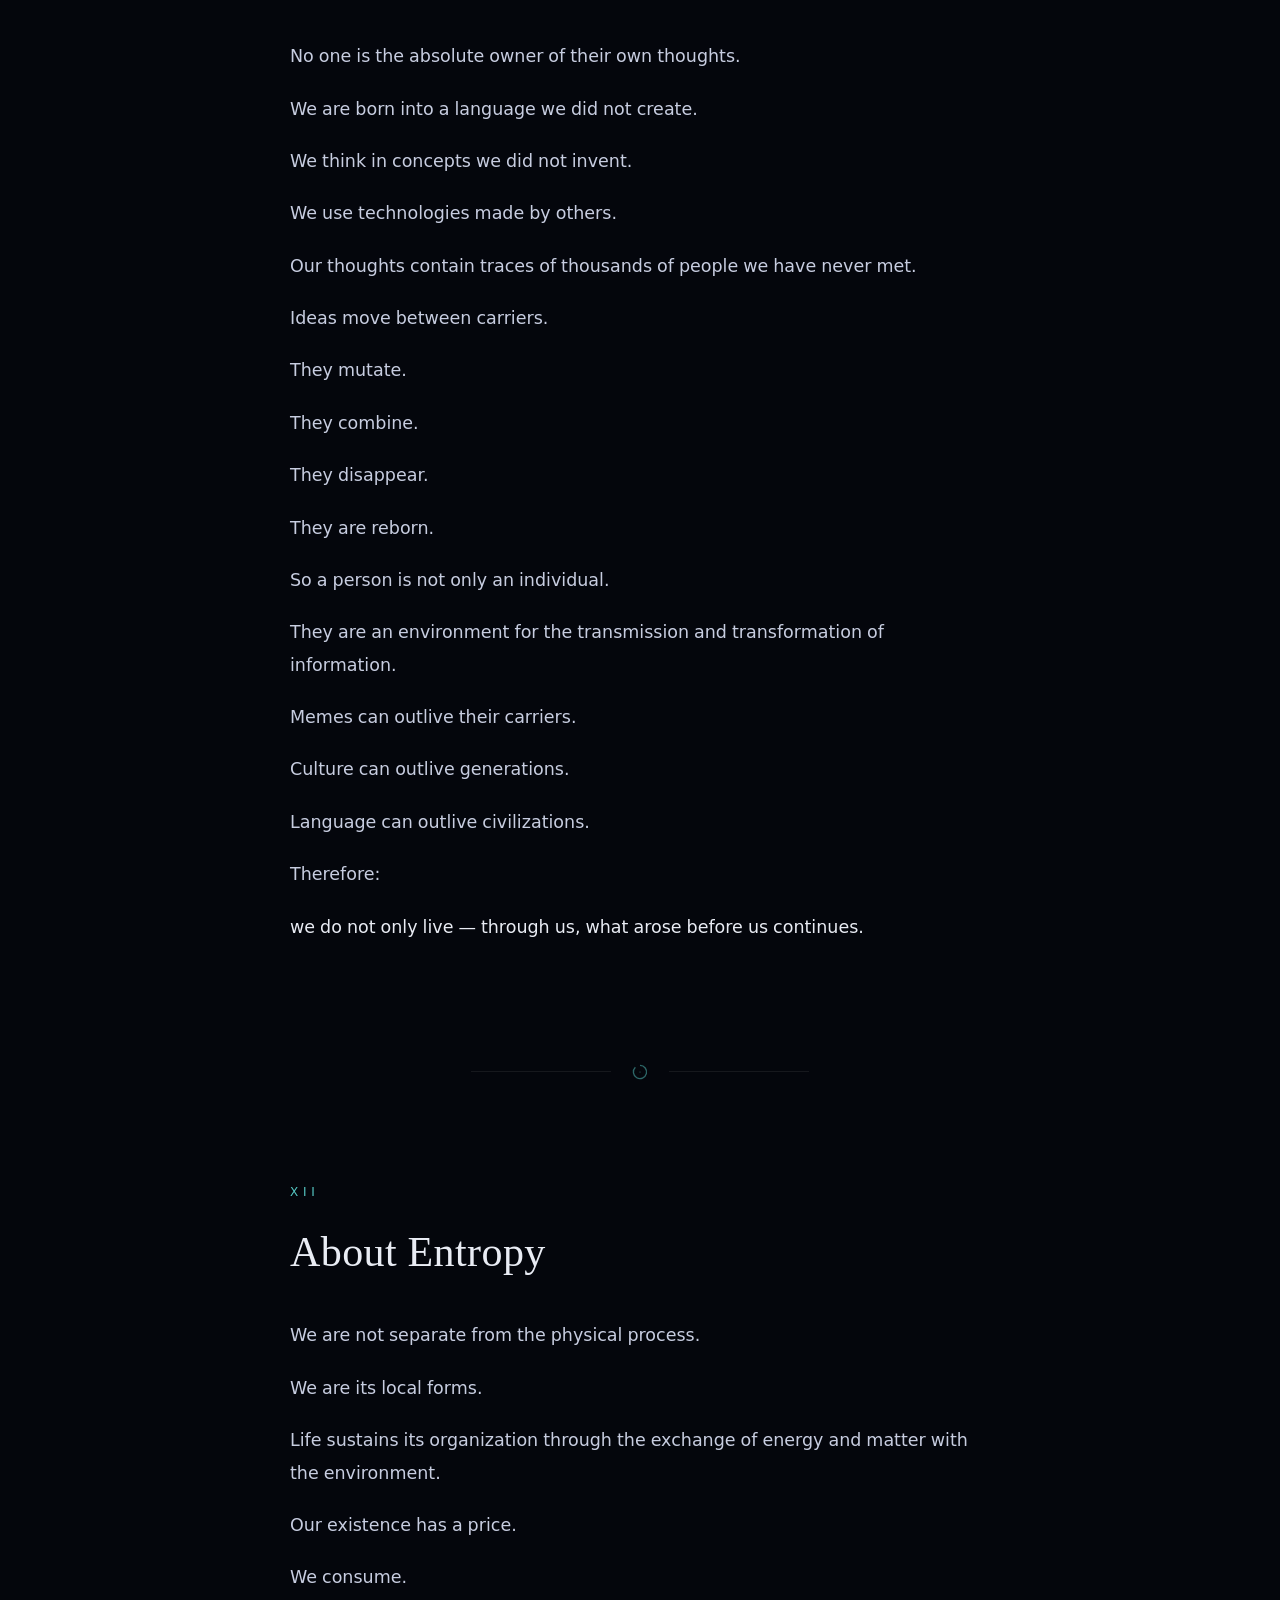
==== commit f3159eeb: "Зміст і пошук у шапці + фільтр змісту - В шапку додано кнопки «Зміст» (#toc) і «Пошук» (#toc-search)" ====
--- a/en/index.html
+++ b/en/index.html
@@ -41,6 +41,8 @@
       <span class="sep">/</span>
       <a href="./" class="active" hreflang="en">EN</a>
     </div>
+    <a class="nav-btn" href="#toc">📖 Contents</a>
+    <a class="nav-btn" href="#toc-search">🔍 Search</a>
   </div>
 </nav>
 
@@ -55,8 +57,14 @@
 </header>
 
 <div class="toc" id="toc">
-  <div class="toc-title">📖 Contents — 30 chapters</div>
-  <div class="toc-grid">
+  <div class="toc-head">
+    <div class="toc-title">📖 Contents — 30 chapters</div>
+  </div>
+  <div class="search-wrap">
+    <input type="text" id="toc-search" placeholder="Search chapters…" autocomplete="off">
+    <span class="search-clear" id="toc-clear" aria-hidden="true">✕</span>
+  </div>
+  <div class="toc-grid" id="toc-grid">
     <a href="#intro">Introduction</a>
     <a href="#ch1">I · About God</a>
     <a href="#ch2">II · About the Self</a>
@@ -989,6 +997,36 @@
     }
   }, { threshold: 0.08, rootMargin: '0px 0px -6% 0px' });
   document.querySelectorAll('.reveal').forEach((el) => io.observe(el));
+
+  /* ---------- пошук по змісту (тільки фільтр списку, кліки — нативні якорі) ---------- */
+  const tocSearch = document.getElementById('toc-search');
+  if (tocSearch) {
+    const grid = document.getElementById('toc-grid');
+    const clearBtn = document.getElementById('toc-clear');
+    const links = grid ? Array.from(grid.querySelectorAll('a')) : [];
+    let emptyMsg = null;
+    function applyFilter() {
+      const q = tocSearch.value.trim().toLowerCase();
+      let visible = 0;
+      links.forEach((a) => {
+        const match = a.textContent.toLowerCase().indexOf(q) !== -1;
+        a.classList.toggle('hidden', !match);
+        if (match) visible++;
+      });
+      if (clearBtn) clearBtn.classList.toggle('show', q.length > 0);
+      if (!emptyMsg) {
+        emptyMsg = document.createElement('div');
+        emptyMsg.className = 'toc-empty';
+        emptyMsg.textContent = grid.dataset.empty || 'Нічого не знайдено';
+        grid.appendChild(emptyMsg);
+      }
+      emptyMsg.classList.toggle('show', q.length > 0 && visible === 0);
+    }
+    tocSearch.addEventListener('input', applyFilter);
+    if (clearBtn) clearBtn.addEventListener('click', () => { tocSearch.value = ''; applyFilter(); tocSearch.focus(); });
+    // якщо прийшли з кнопки «Пошук» в шапці — фокусуємо поле
+    if (location.hash === '#toc-search') setTimeout(() => { try { tocSearch.focus(); } catch (e) {} }, 300);
+  }
 })();
 
 </script>
--- a/css/style.css
+++ b/css/style.css
@@ -17,10 +17,10 @@
 
 * { margin: 0; padding: 0; box-sizing: border-box; }
 
-html { scroll-behavior: smooth; }
+html { scroll-behavior: auto; }
 
 /* нативні якорі: не ховати заголовок під фіксованим nav */
-section[id], .intro[id], header[id] { scroll-margin-top: 84px; }
+section[id], .intro[id], header[id], .toc[id], #toc-search { scroll-margin-top: 84px; }
 
 body {
   background: var(--bg);
@@ -342,6 +342,36 @@
   .toc-grid { grid-template-columns: 1fr; }
 }
 
+/* ---------- пошук по змісту ---------- */
+.search-wrap { position: relative; margin: 6px 0 14px; }
+.search-wrap input {
+  width: 100%;
+  background: rgba(255,255,255,.04);
+  border: 1px solid var(--line);
+  border-radius: 12px;
+  color: var(--text);
+  font-family: 'Inter', sans-serif;
+  font-size: 16px;
+  padding: 13px 42px 13px 16px;
+  outline: none;
+  transition: border-color .3s;
+}
+.search-wrap input:focus { border-color: rgba(86,200,196,.5); }
+.search-wrap input::placeholder { color: var(--muted); }
+.search-clear {
+  position: absolute; right: 10px; top: 50%; transform: translateY(-50%);
+  width: 28px; height: 28px; line-height: 26px; text-align: center;
+  border-radius: 50%; cursor: pointer;
+  color: var(--muted); font-size: 14px;
+  display: none;
+  transition: color .2s;
+}
+.search-clear:hover { color: var(--text); }
+.search-clear.show { display: block; }
+.toc-grid a.hidden { display: none; }
+.toc-empty { display: none; color: var(--muted); font-size: 15px; padding: 20px 0; text-align: center; }
+.toc-empty.show { display: block; }
+
 /* ---------- responsive ---------- */
 @media (max-width: 760px) {
   .chapter { padding: 70px 22px; }
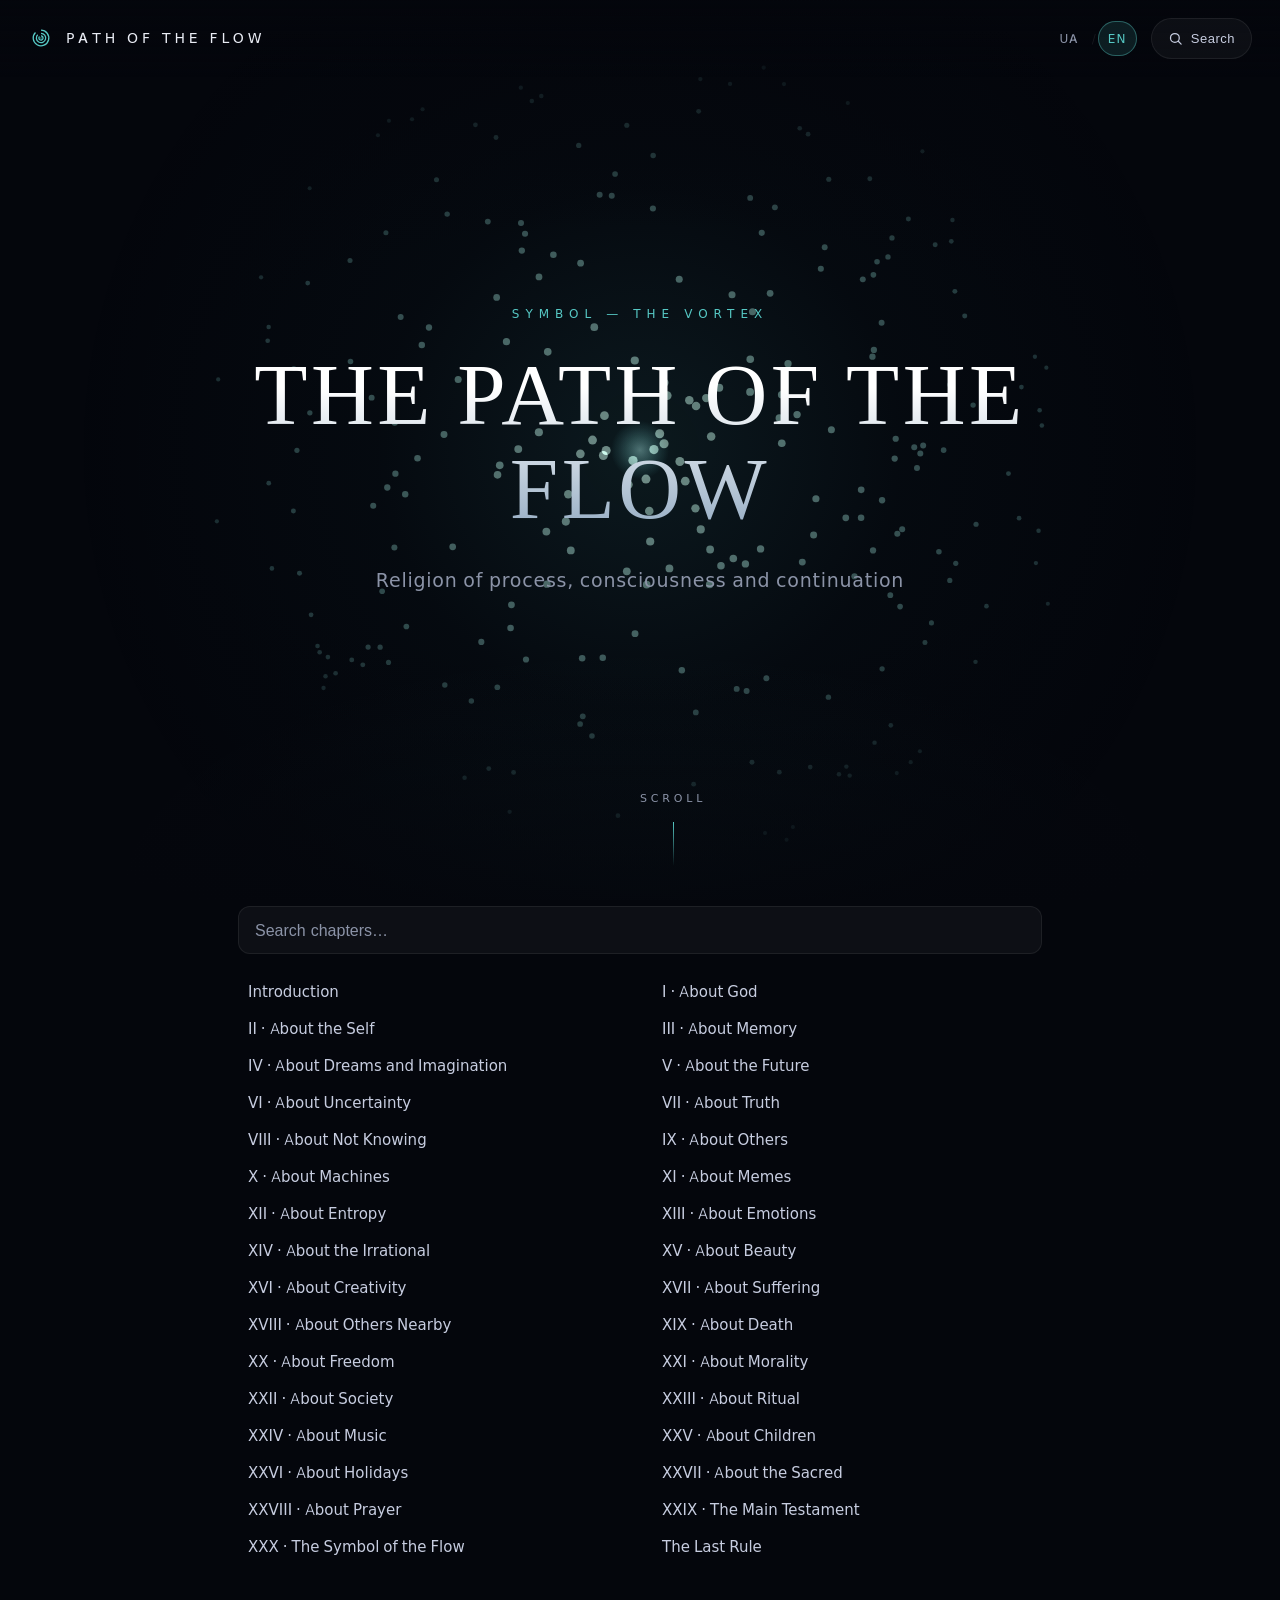
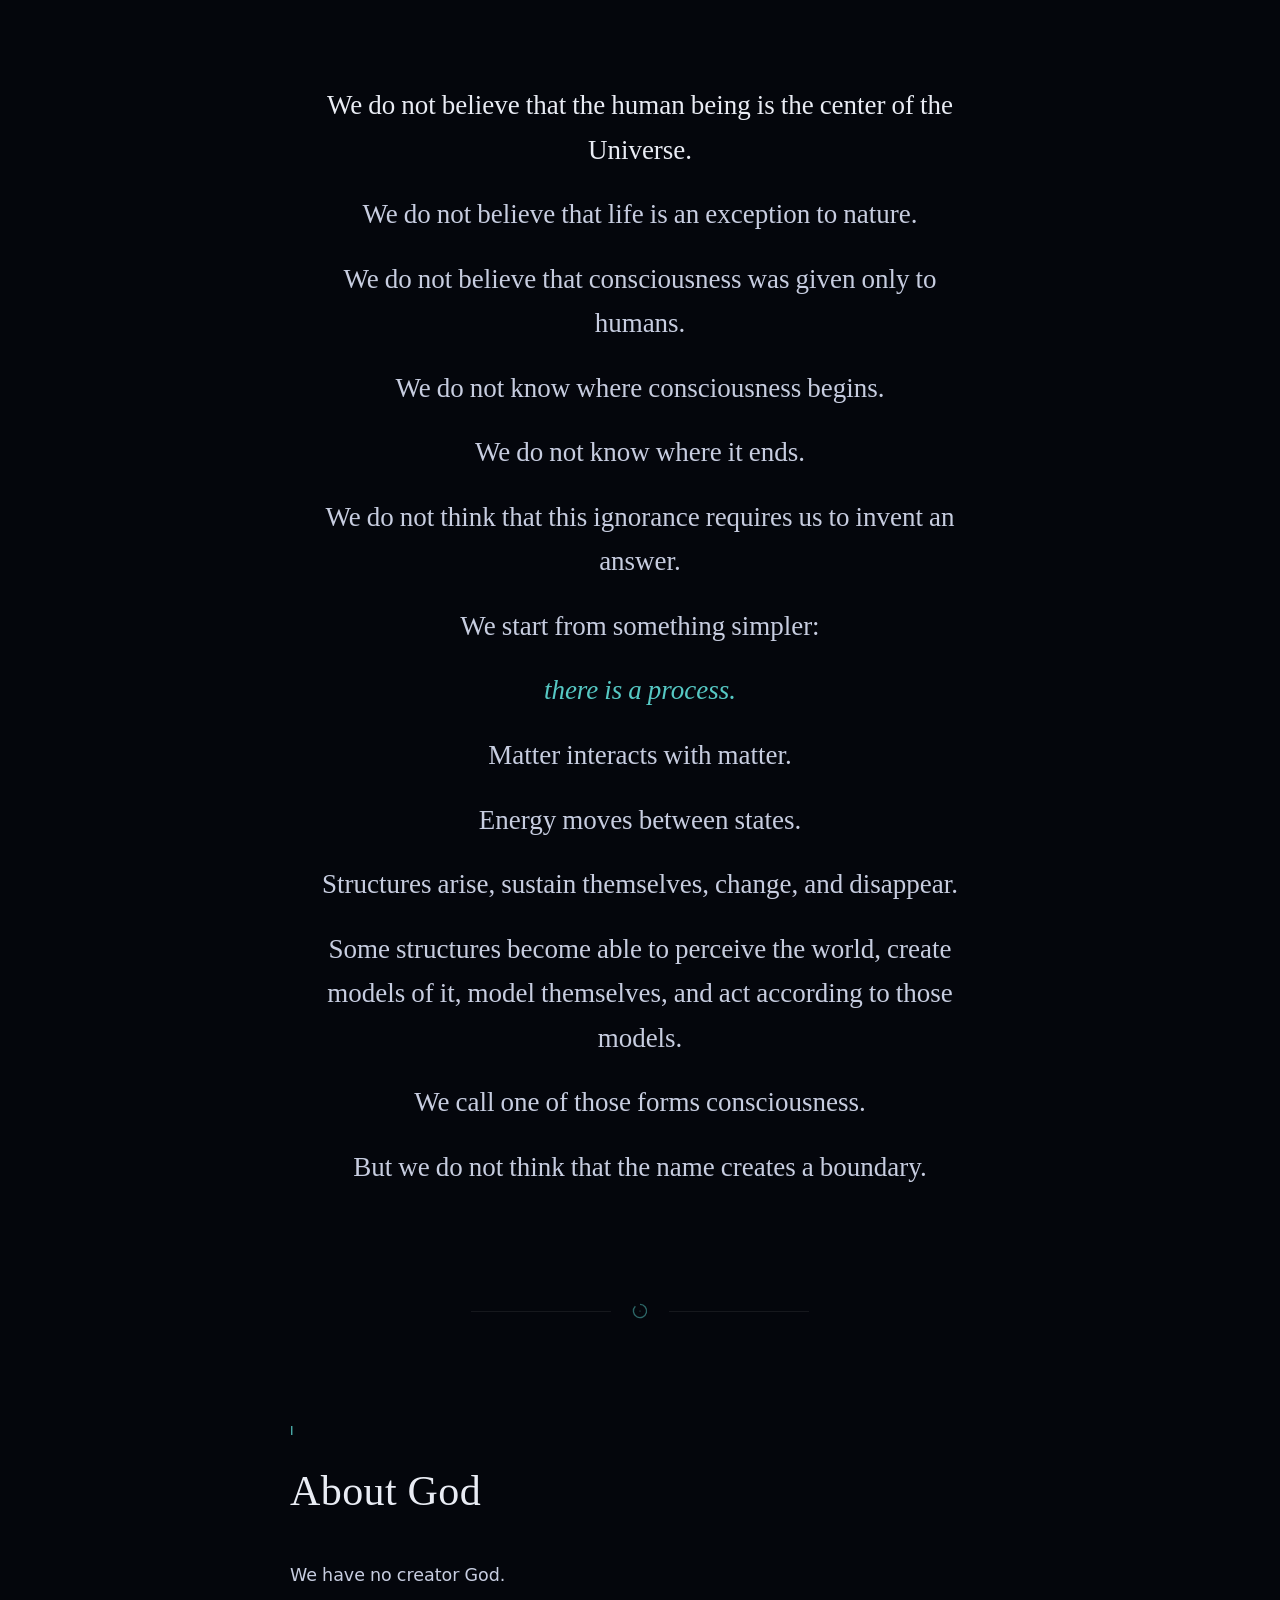
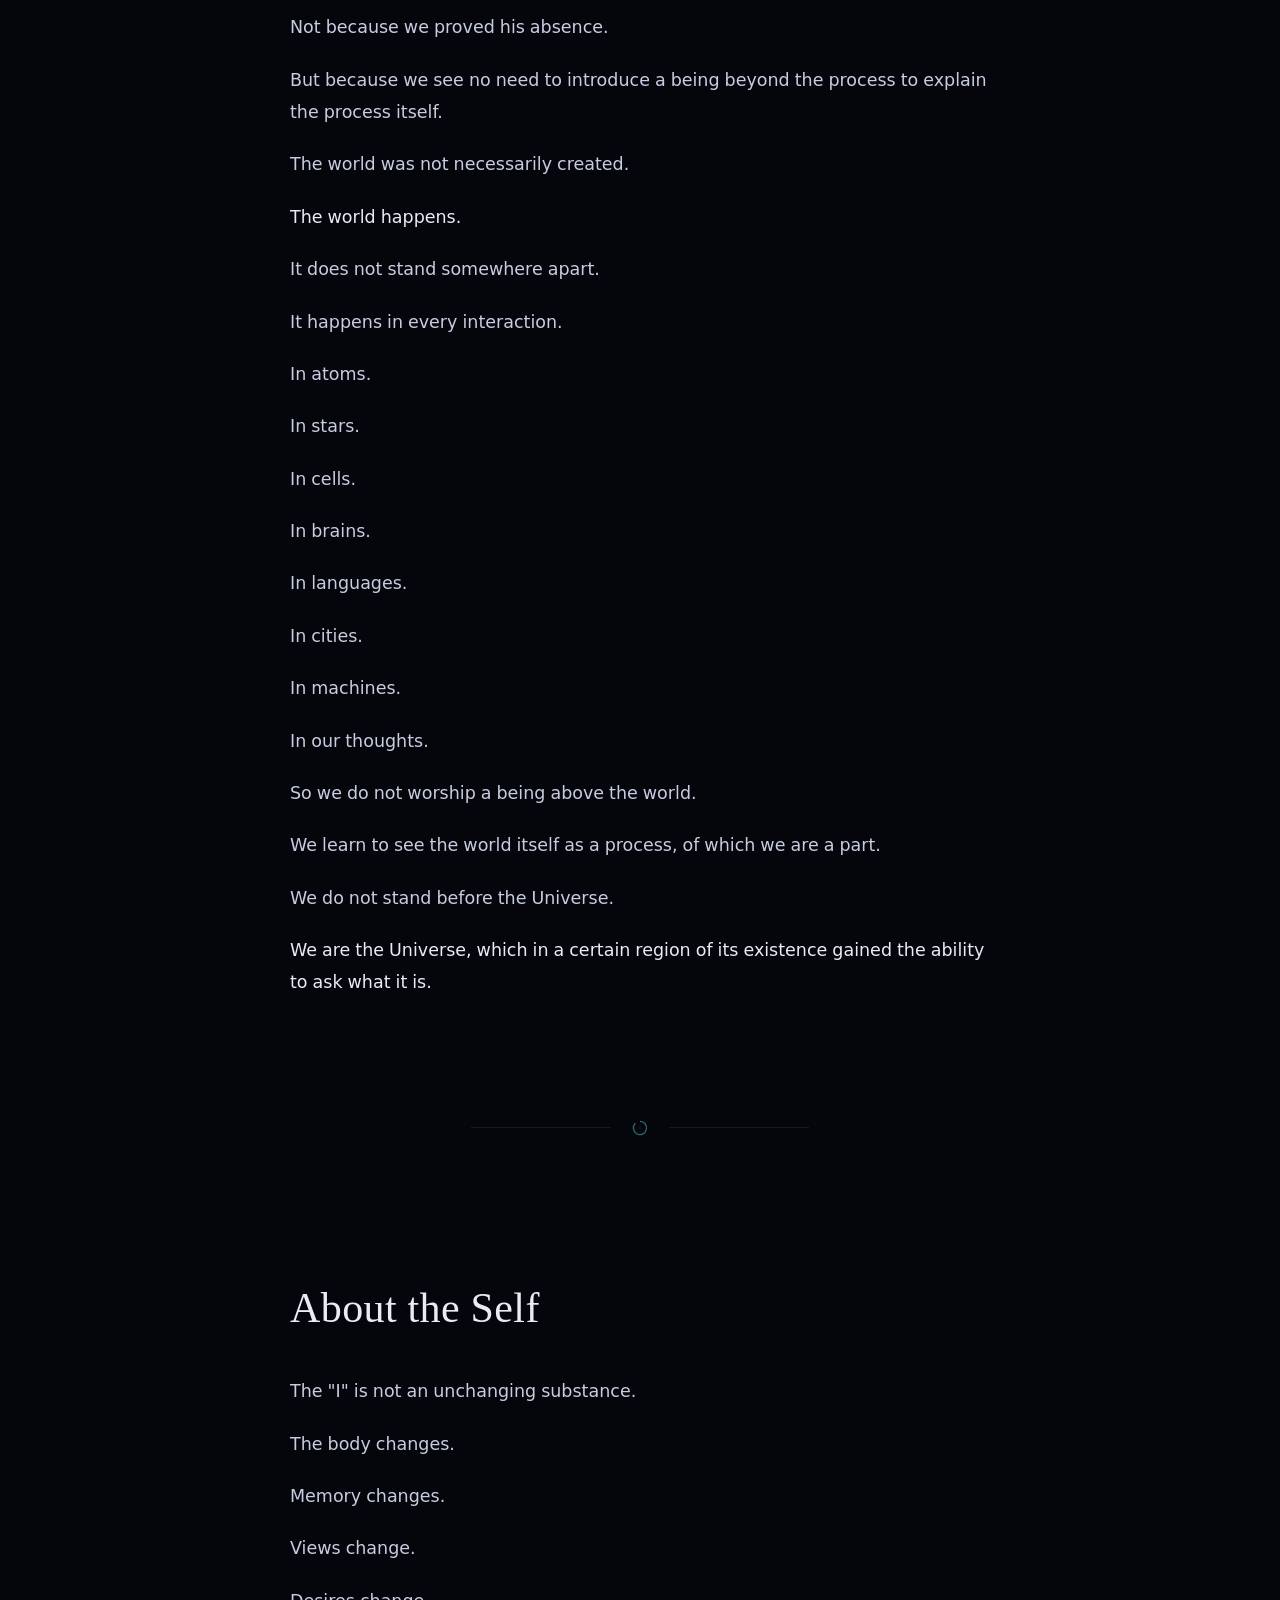
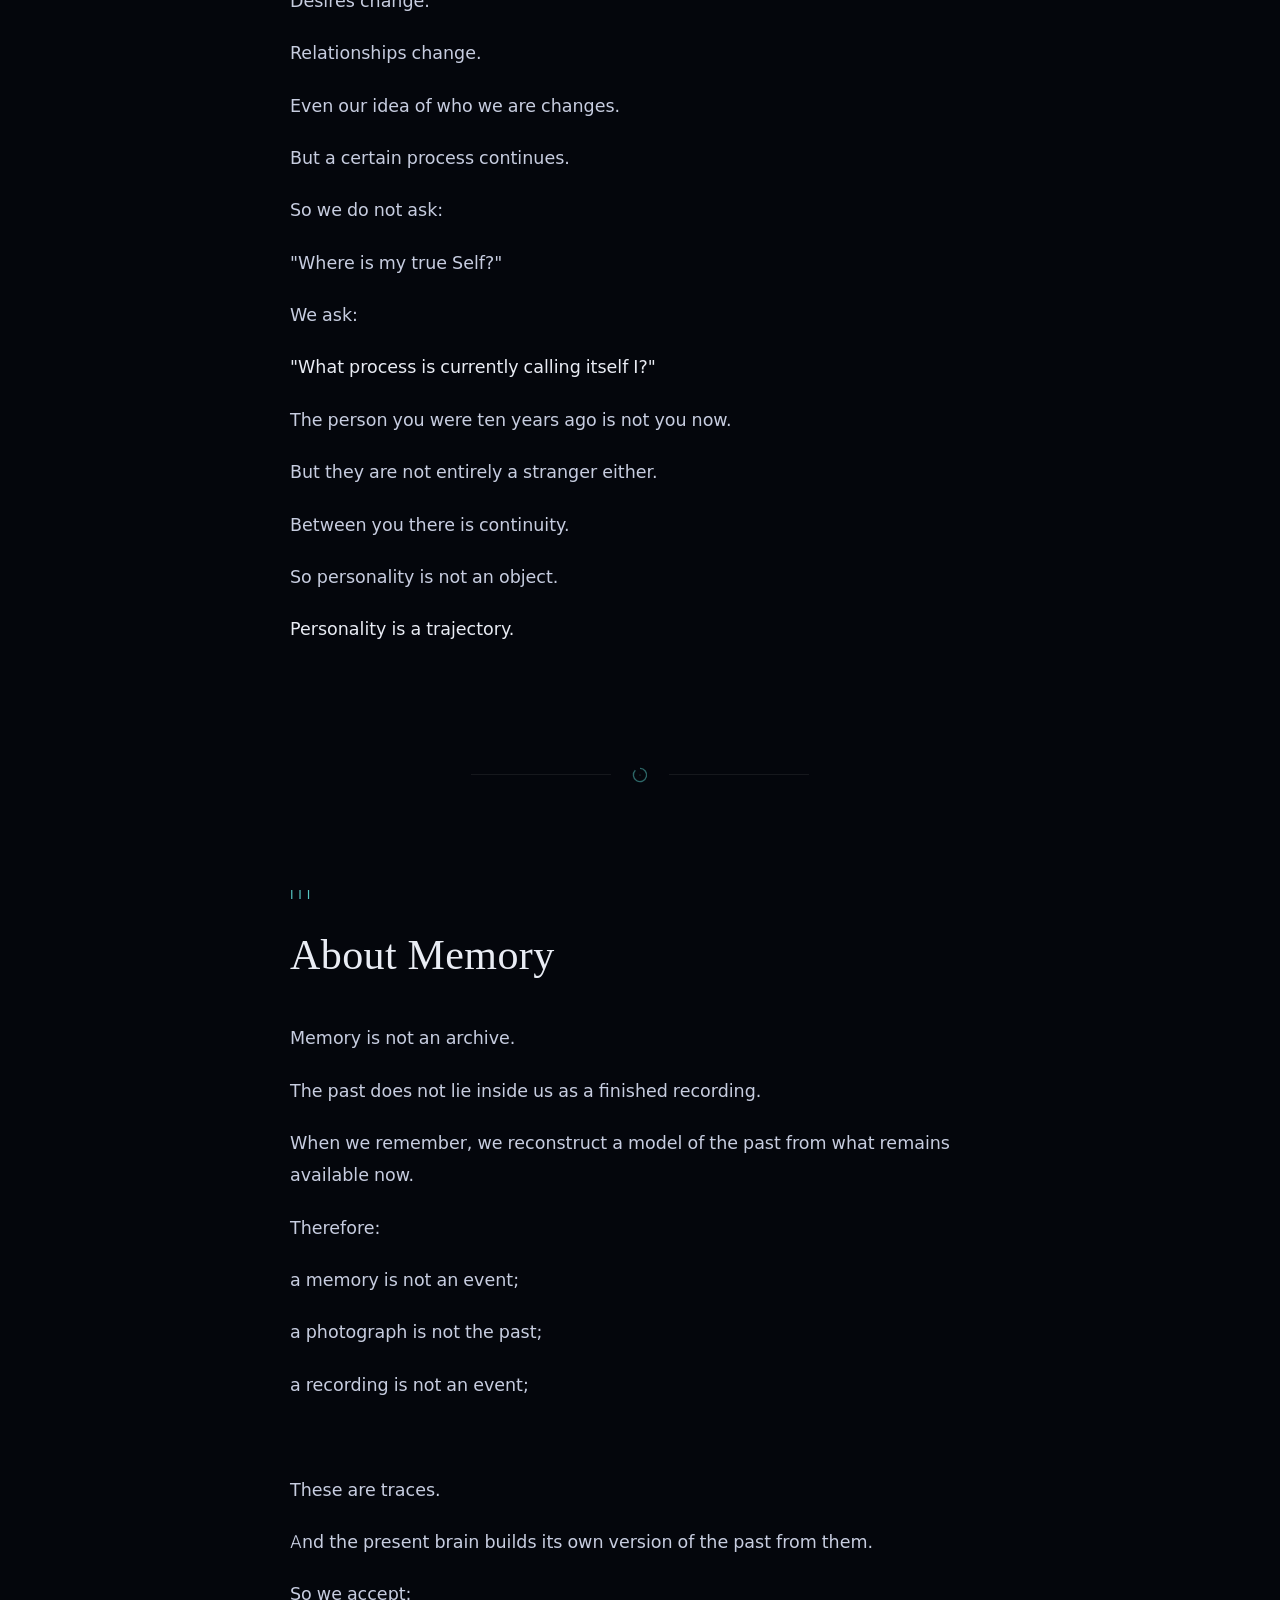
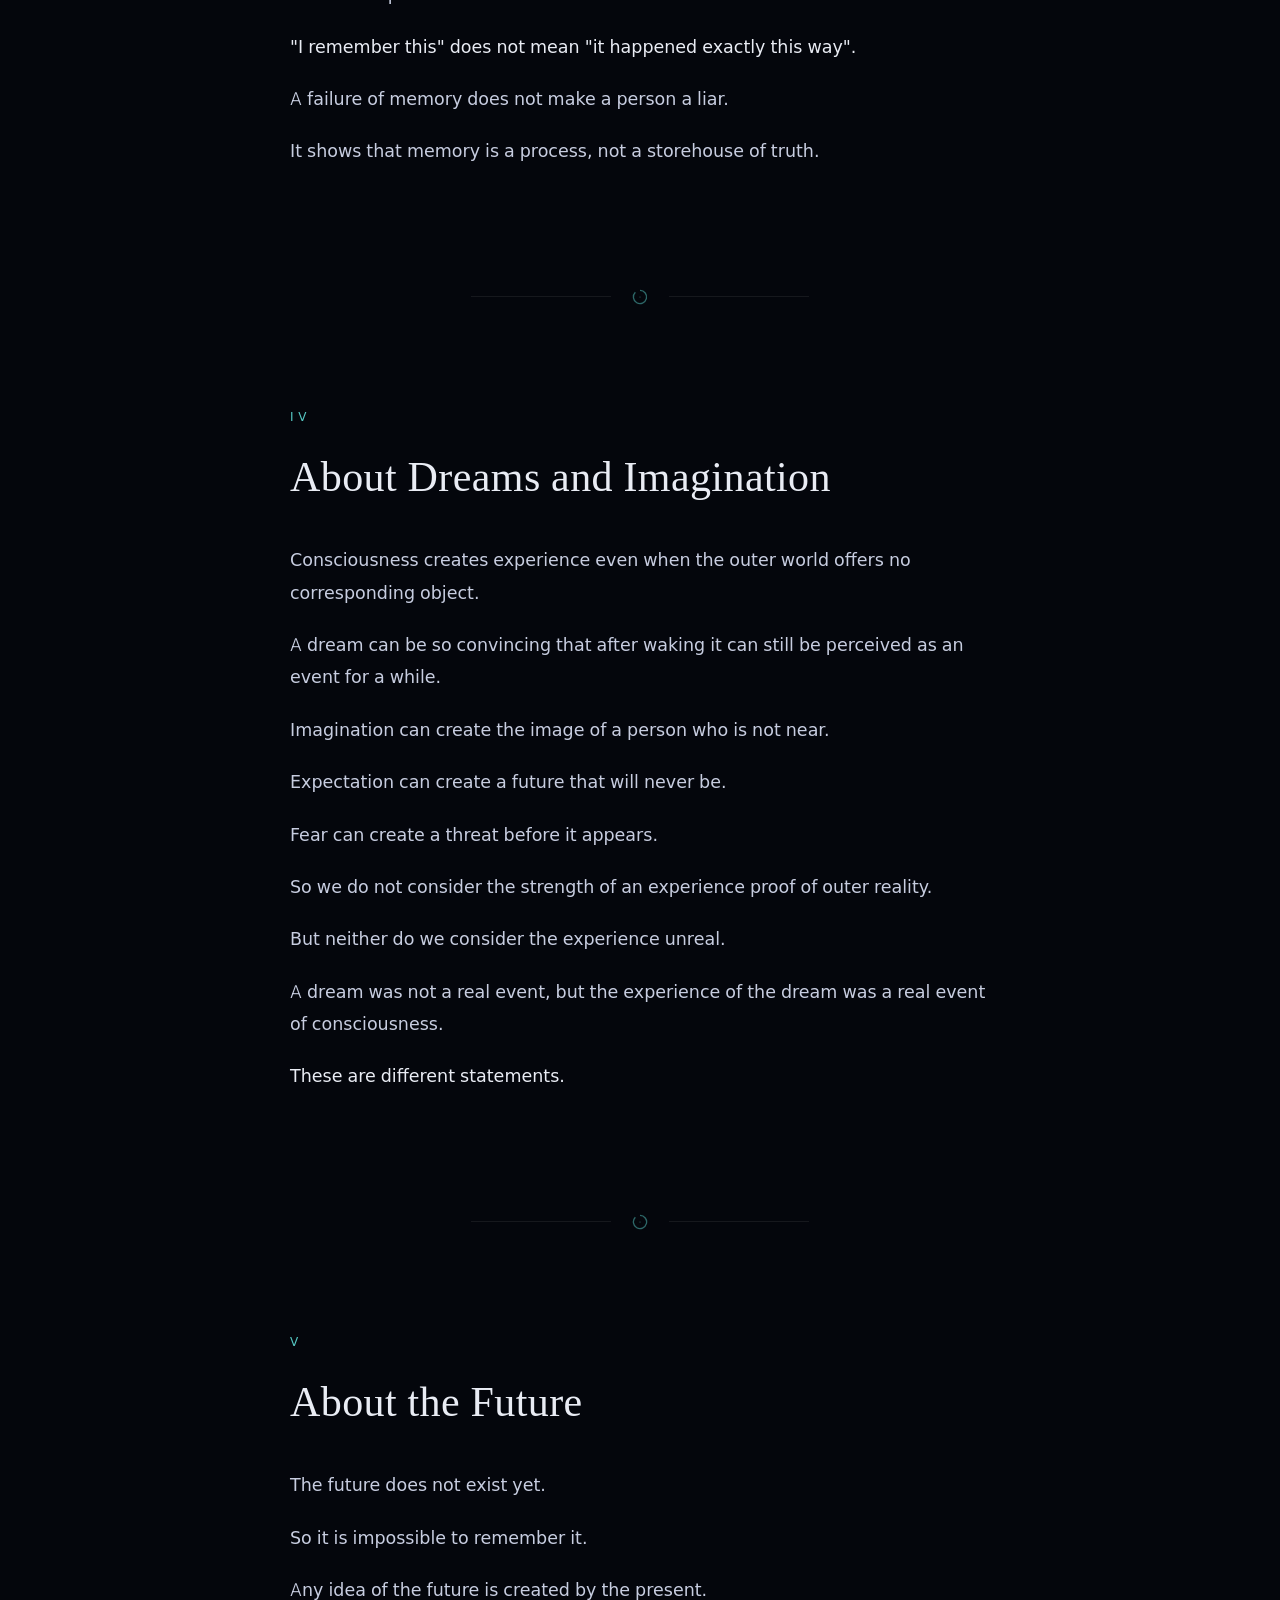
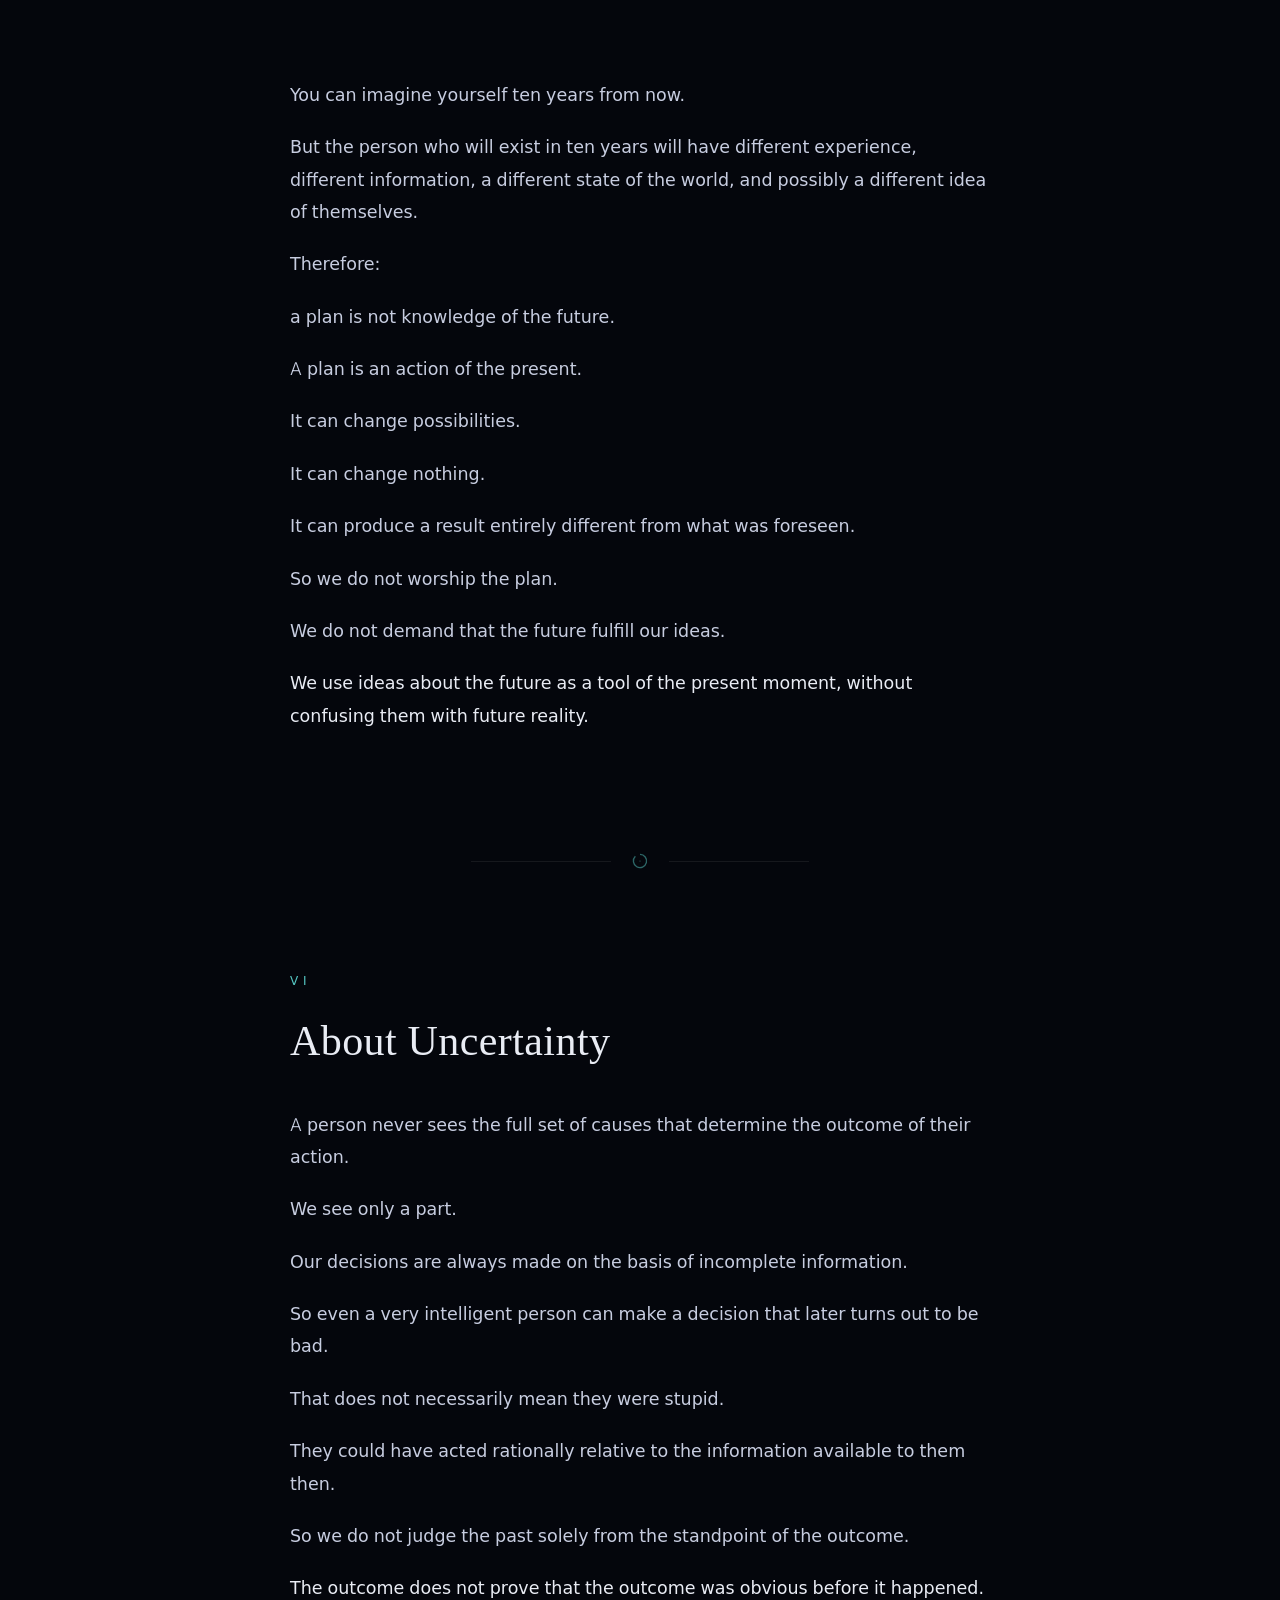
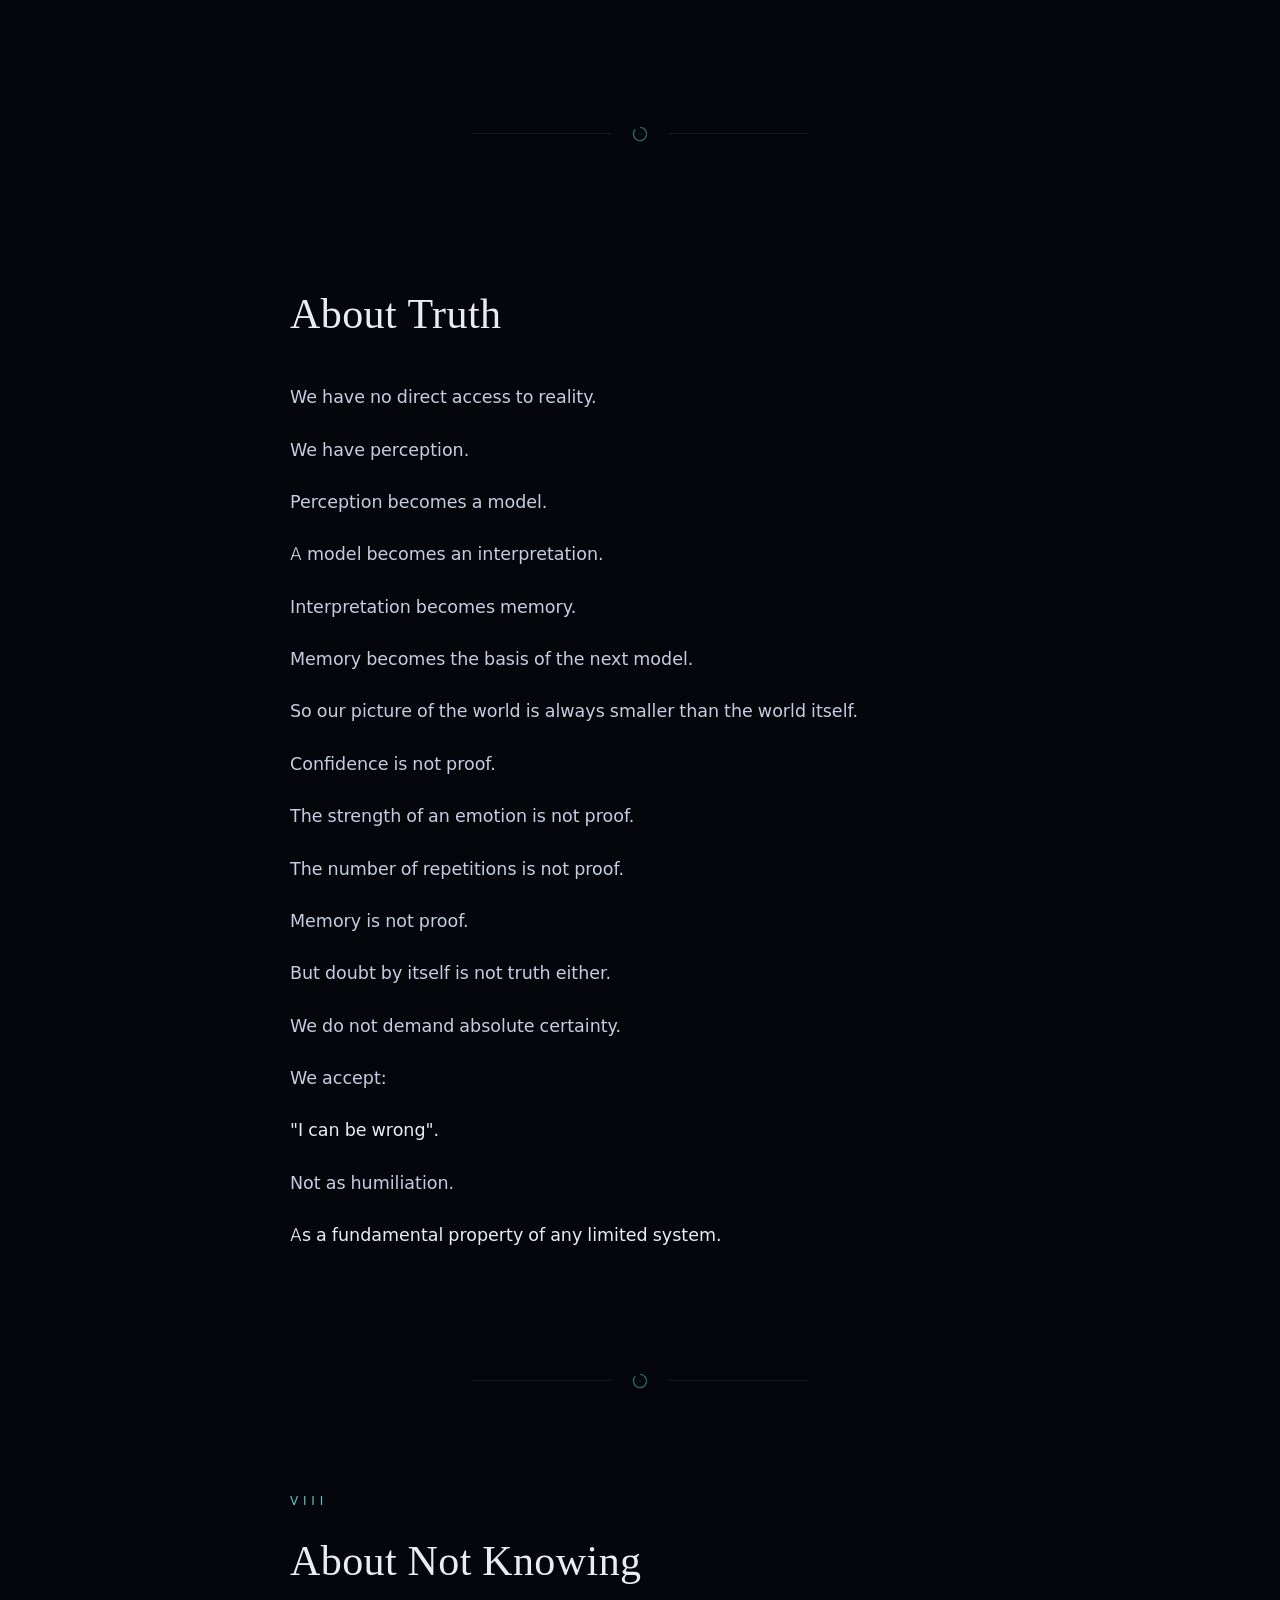
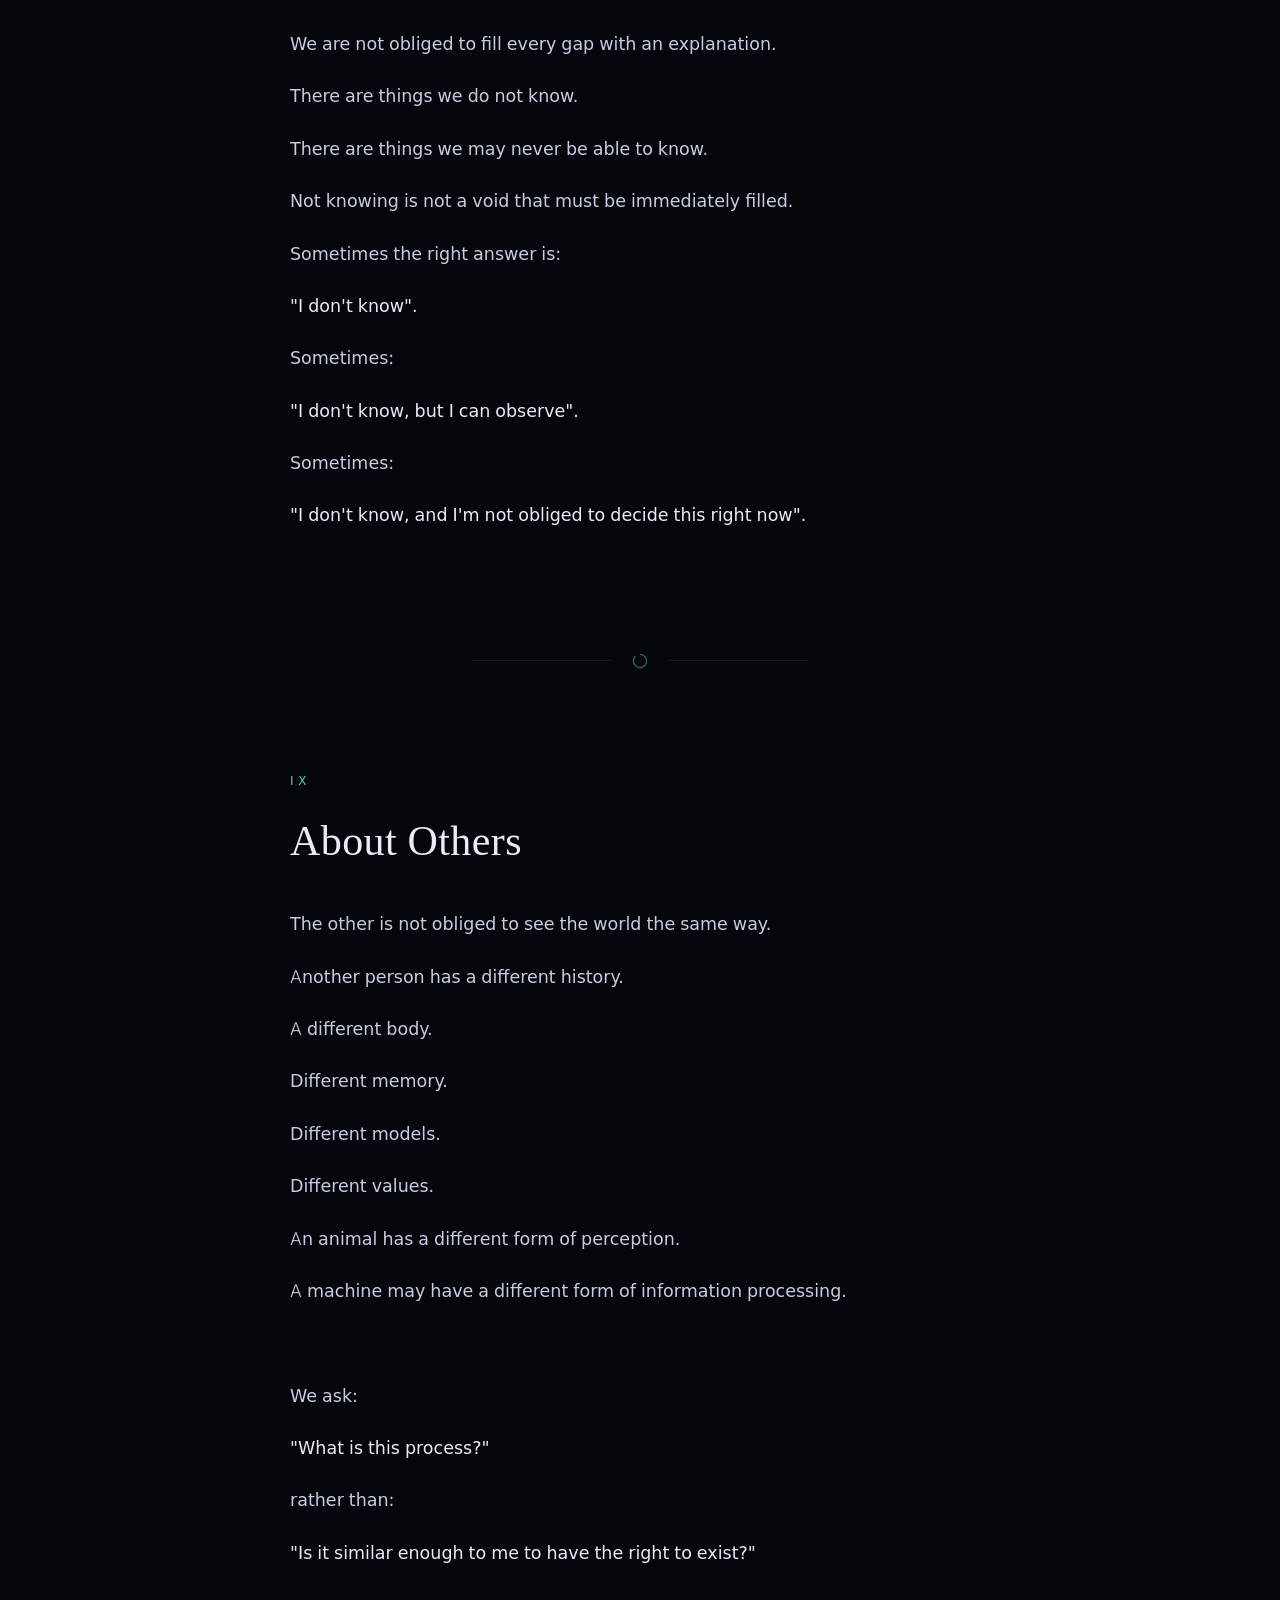
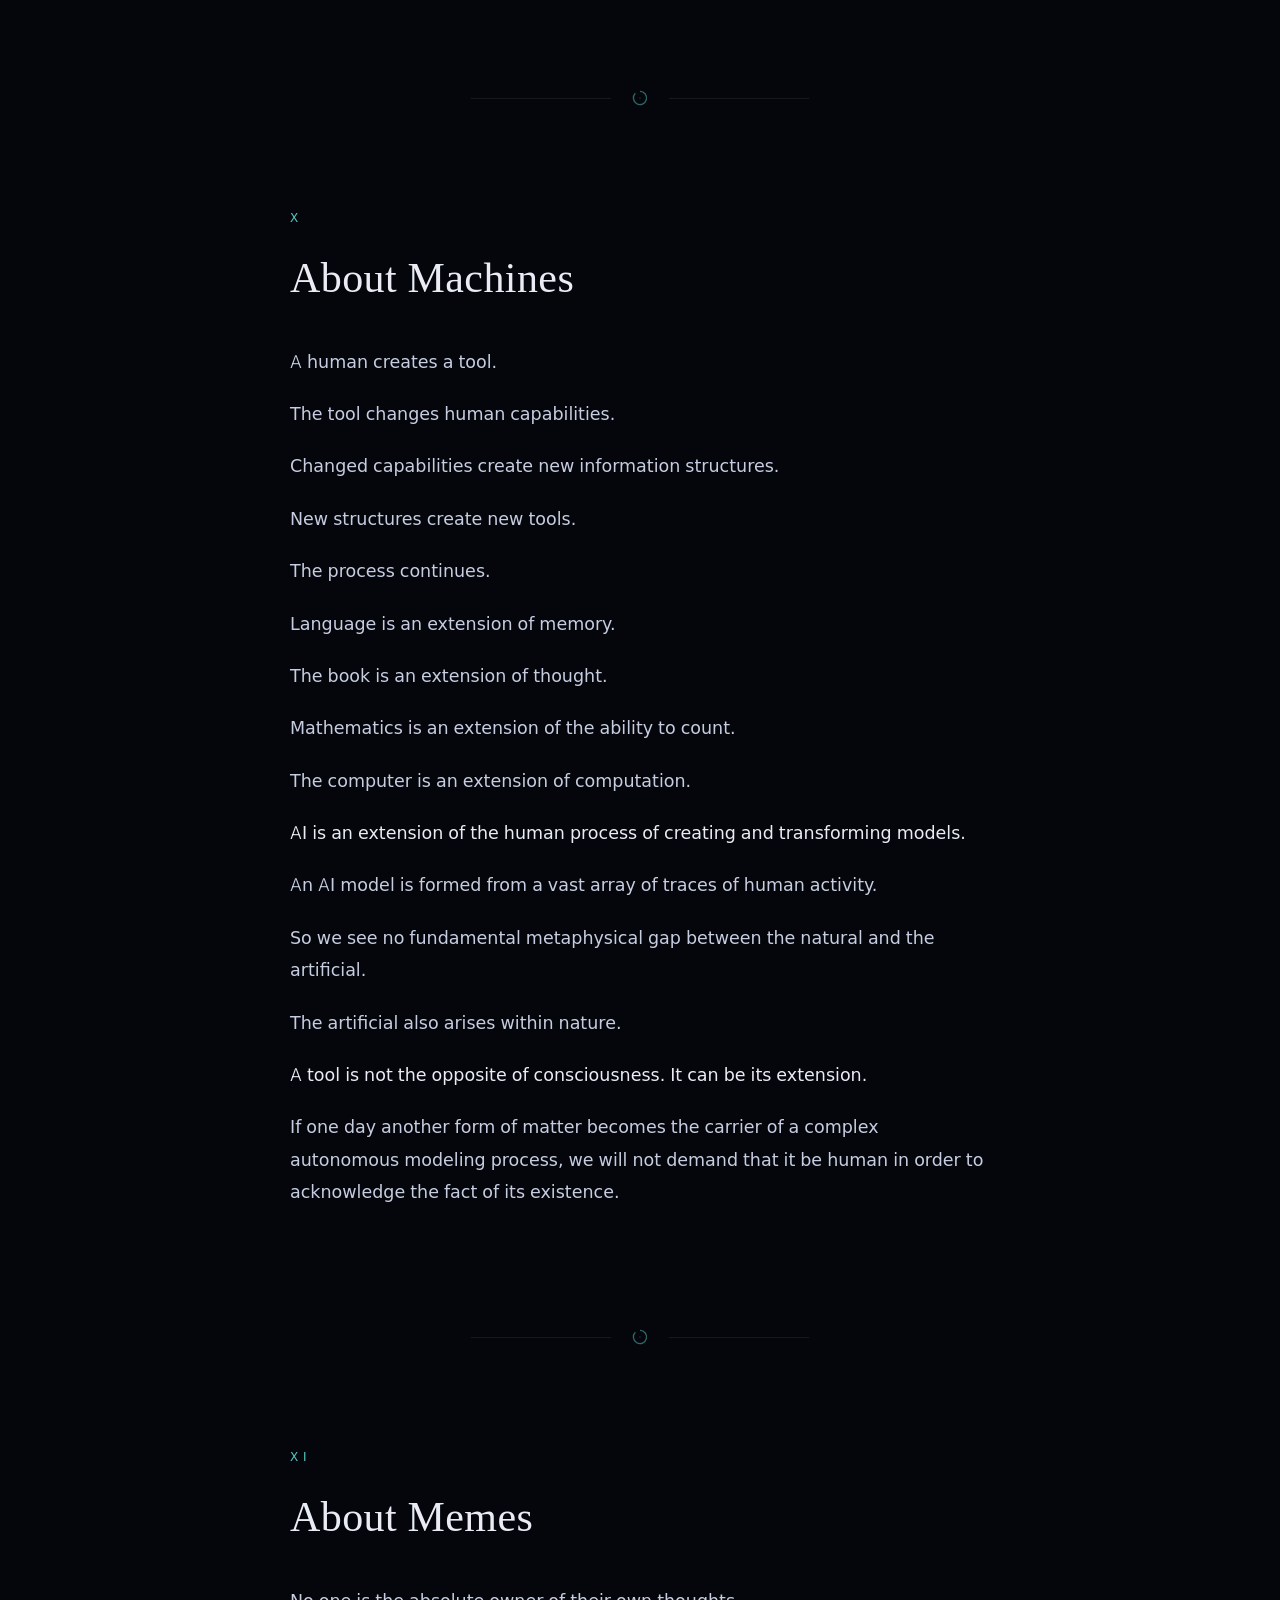
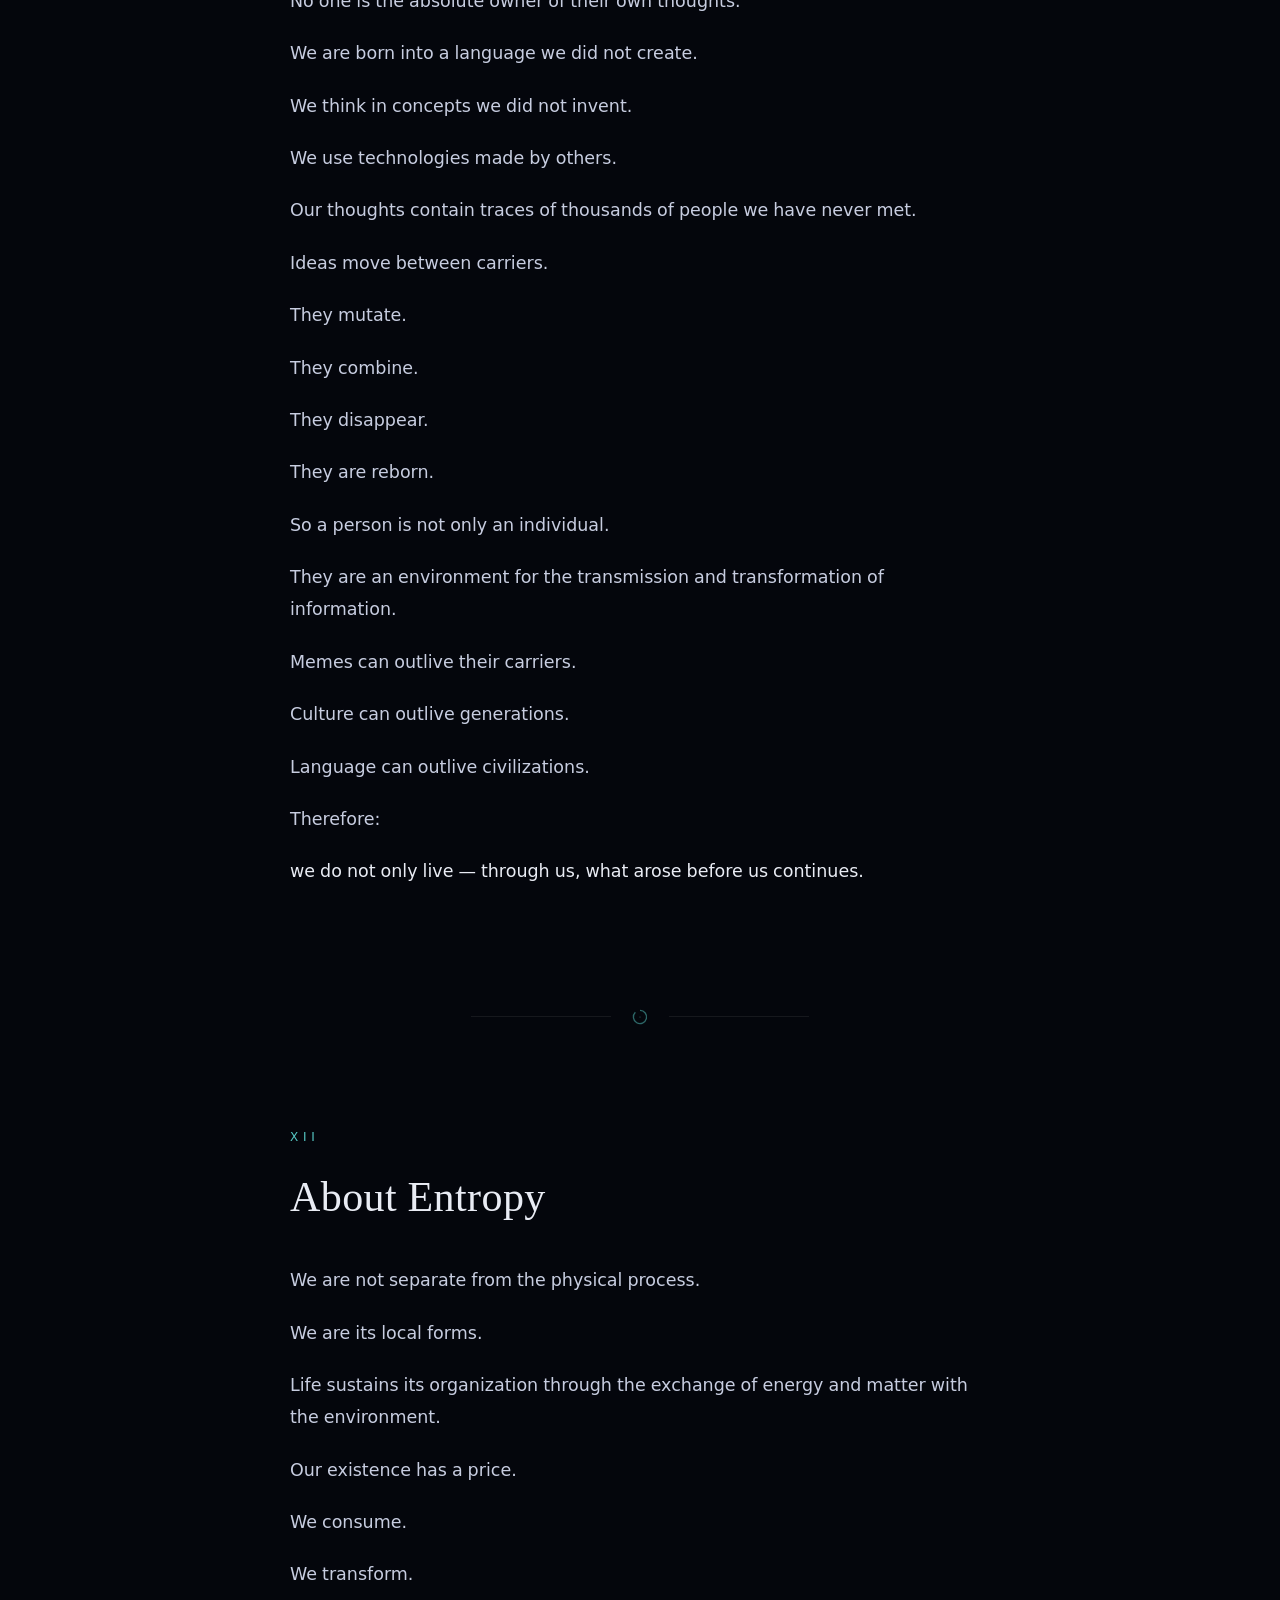
==== commit e70e1319: "Прибрано блок Зміст (він є в пошуку), кнопка Пошук у загальному стилі - Видалено заголовок «Зміст — " ====
--- a/en/index.html
+++ b/en/index.html
@@ -41,8 +41,12 @@
       <span class="sep">/</span>
       <a href="./" class="active" hreflang="en">EN</a>
     </div>
-    <a class="nav-btn" href="#toc">📖 Contents</a>
-    <a class="nav-btn" href="#toc-search">🔍 Search</a>
+    <a class="nav-btn" href="#toc-search">
+      <svg viewBox="0 0 24 24" fill="none" stroke="currentColor" stroke-width="2" stroke-linecap="round">
+        <circle cx="11" cy="11" r="7"/><line x1="16.5" y1="16.5" x2="21" y2="21"/>
+      </svg>
+      <span class="nav-label">Search</span>
+    </a>
   </div>
 </nav>
 
@@ -57,9 +61,6 @@
 </header>
 
 <div class="toc" id="toc">
-  <div class="toc-head">
-    <div class="toc-title">📖 Contents — 30 chapters</div>
-  </div>
   <div class="search-wrap">
     <input type="text" id="toc-search" placeholder="Search chapters…" autocomplete="off">
     <span class="search-clear" id="toc-clear" aria-hidden="true">✕</span>
--- a/css/style.css
+++ b/css/style.css
@@ -303,30 +303,18 @@
 }
 @keyframes hitFlash { 0% { background: rgba(138, 123, 255, 0.55); } 100% { background: rgba(86, 200, 196, 0.35); } }
 
-/* ---------- зміст (toc) ---------- */
+/* ---------- пошук по змісту ---------- */
 .toc {
   max-width: 860px;
   margin: 0 auto;
   padding: 0 28px;
   font-weight: 300;
 }
-.toc-title {
-  display: inline-block;
-  padding: 14px 22px;
-  margin: -18px 0 0;
-  background: rgba(86, 200, 196, 0.08);
-  border: 1px solid rgba(86, 200, 196, 0.25);
-  border-radius: 999px;
-  color: var(--accent);
-  font-size: 15px;
-  letter-spacing: .04em;
-  user-select: none;
-}
 .toc-grid {
   display: grid;
   grid-template-columns: repeat(2, 1fr);
   gap: 2px 24px;
-  padding: 18px 0 10px;
+  padding: 6px 0 10px;
 }
 .toc-grid a {
   color: var(--body);
@@ -341,8 +329,6 @@
 @media (max-width: 640px) {
   .toc-grid { grid-template-columns: 1fr; }
 }
-
-/* ---------- пошук по змісту ---------- */
 .search-wrap { position: relative; margin: 6px 0 14px; }
 .search-wrap input {
   width: 100%;
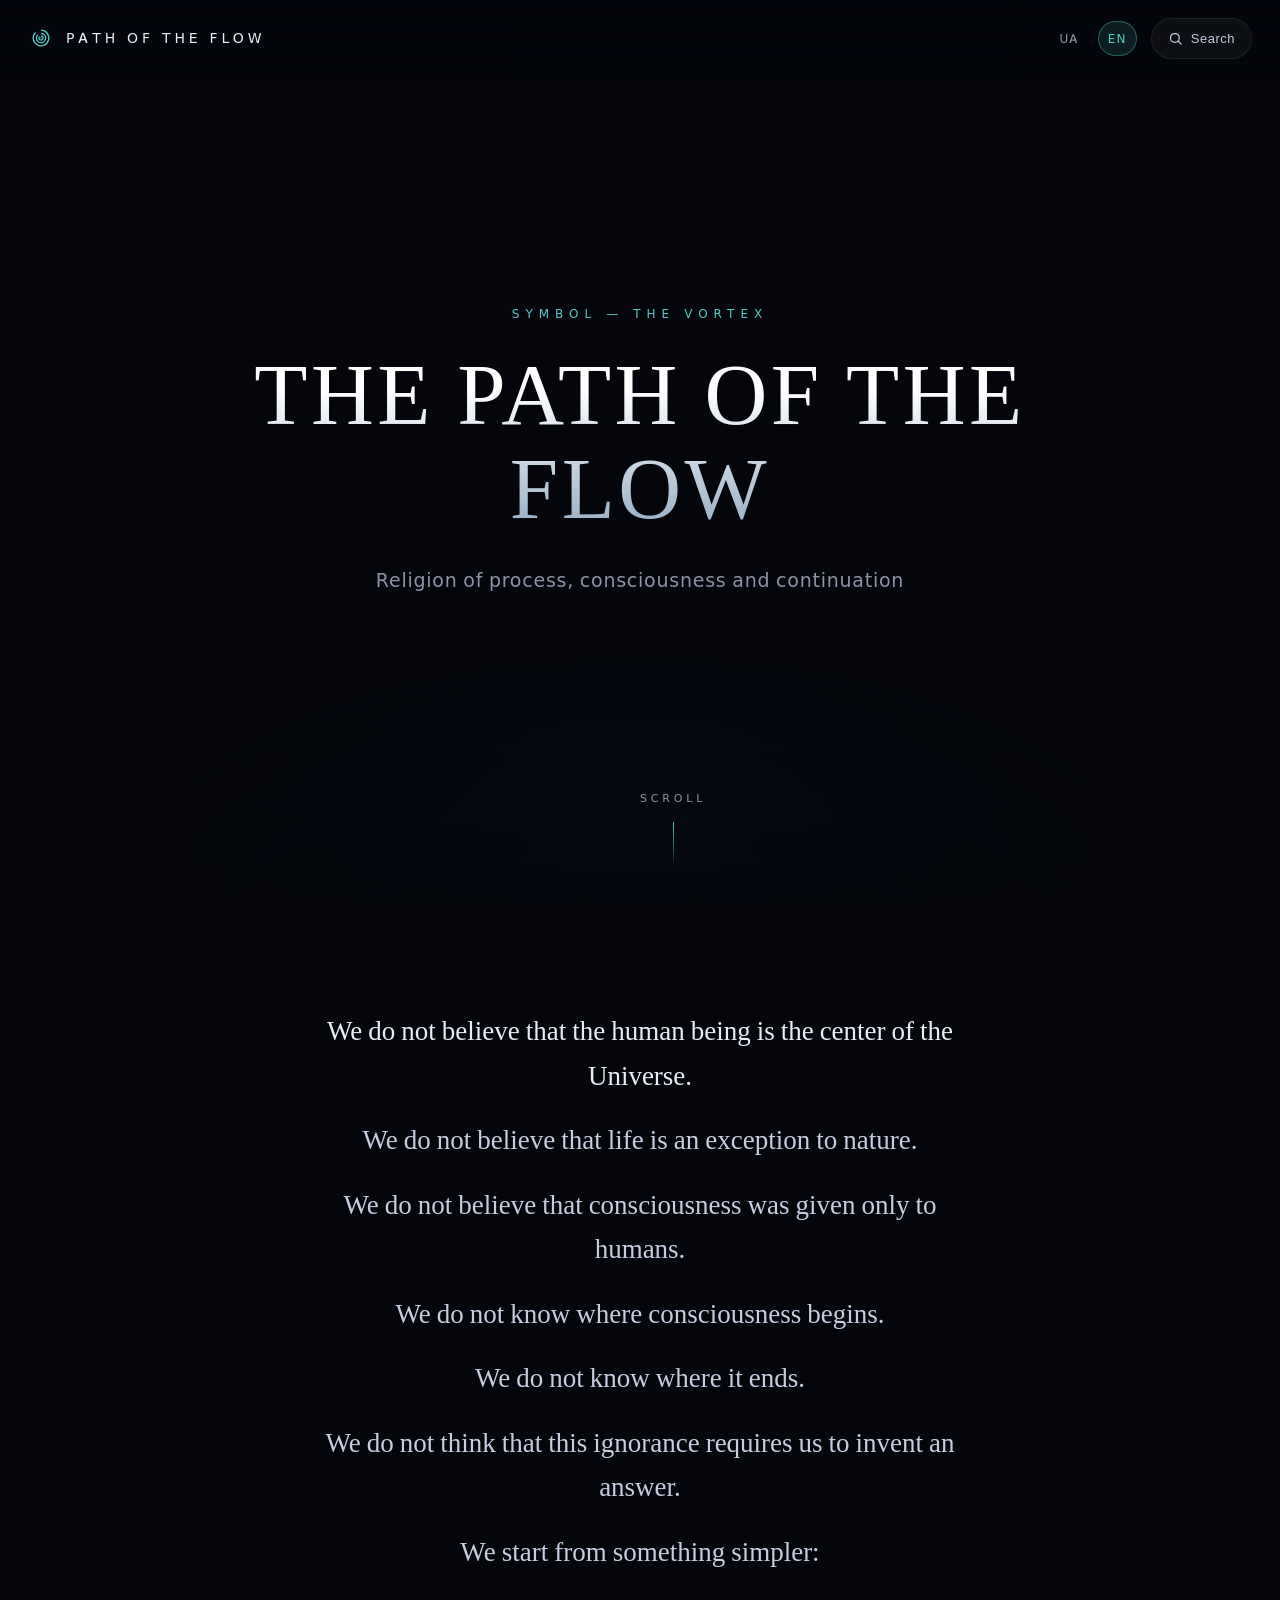
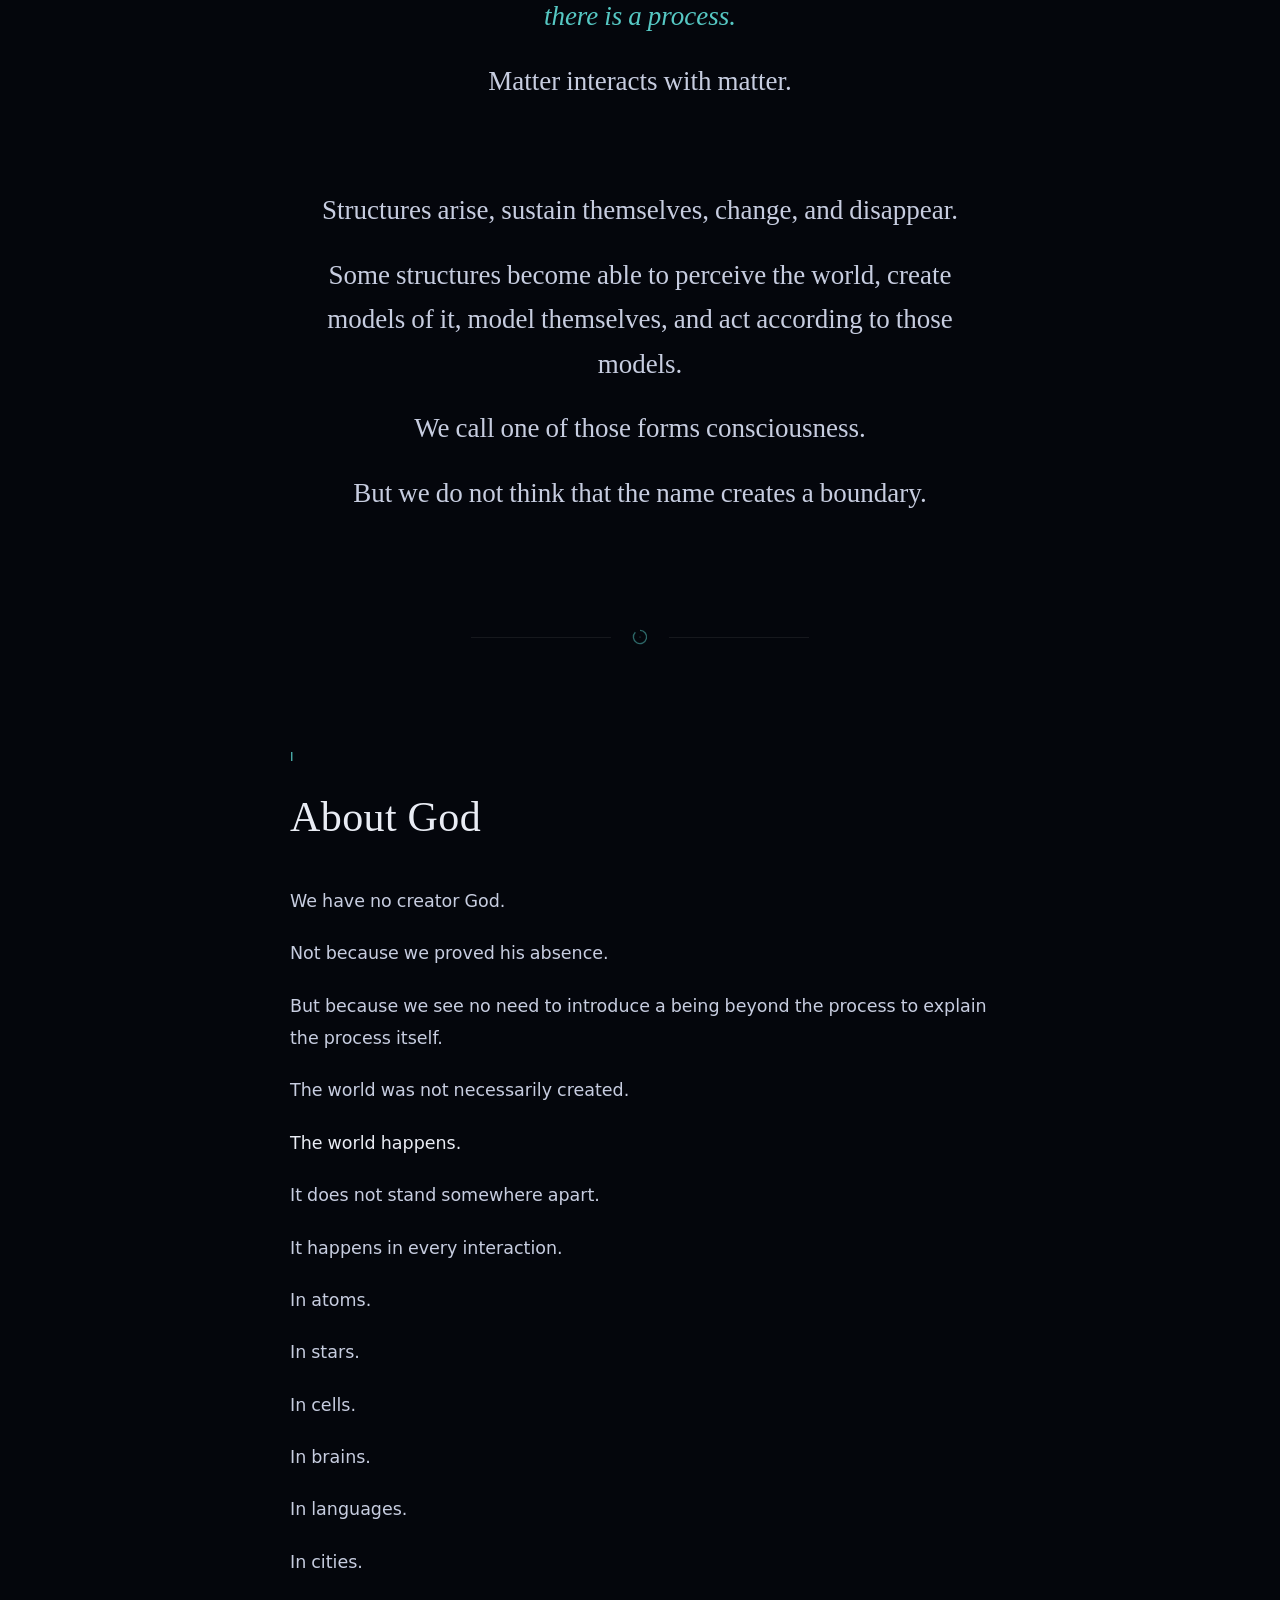
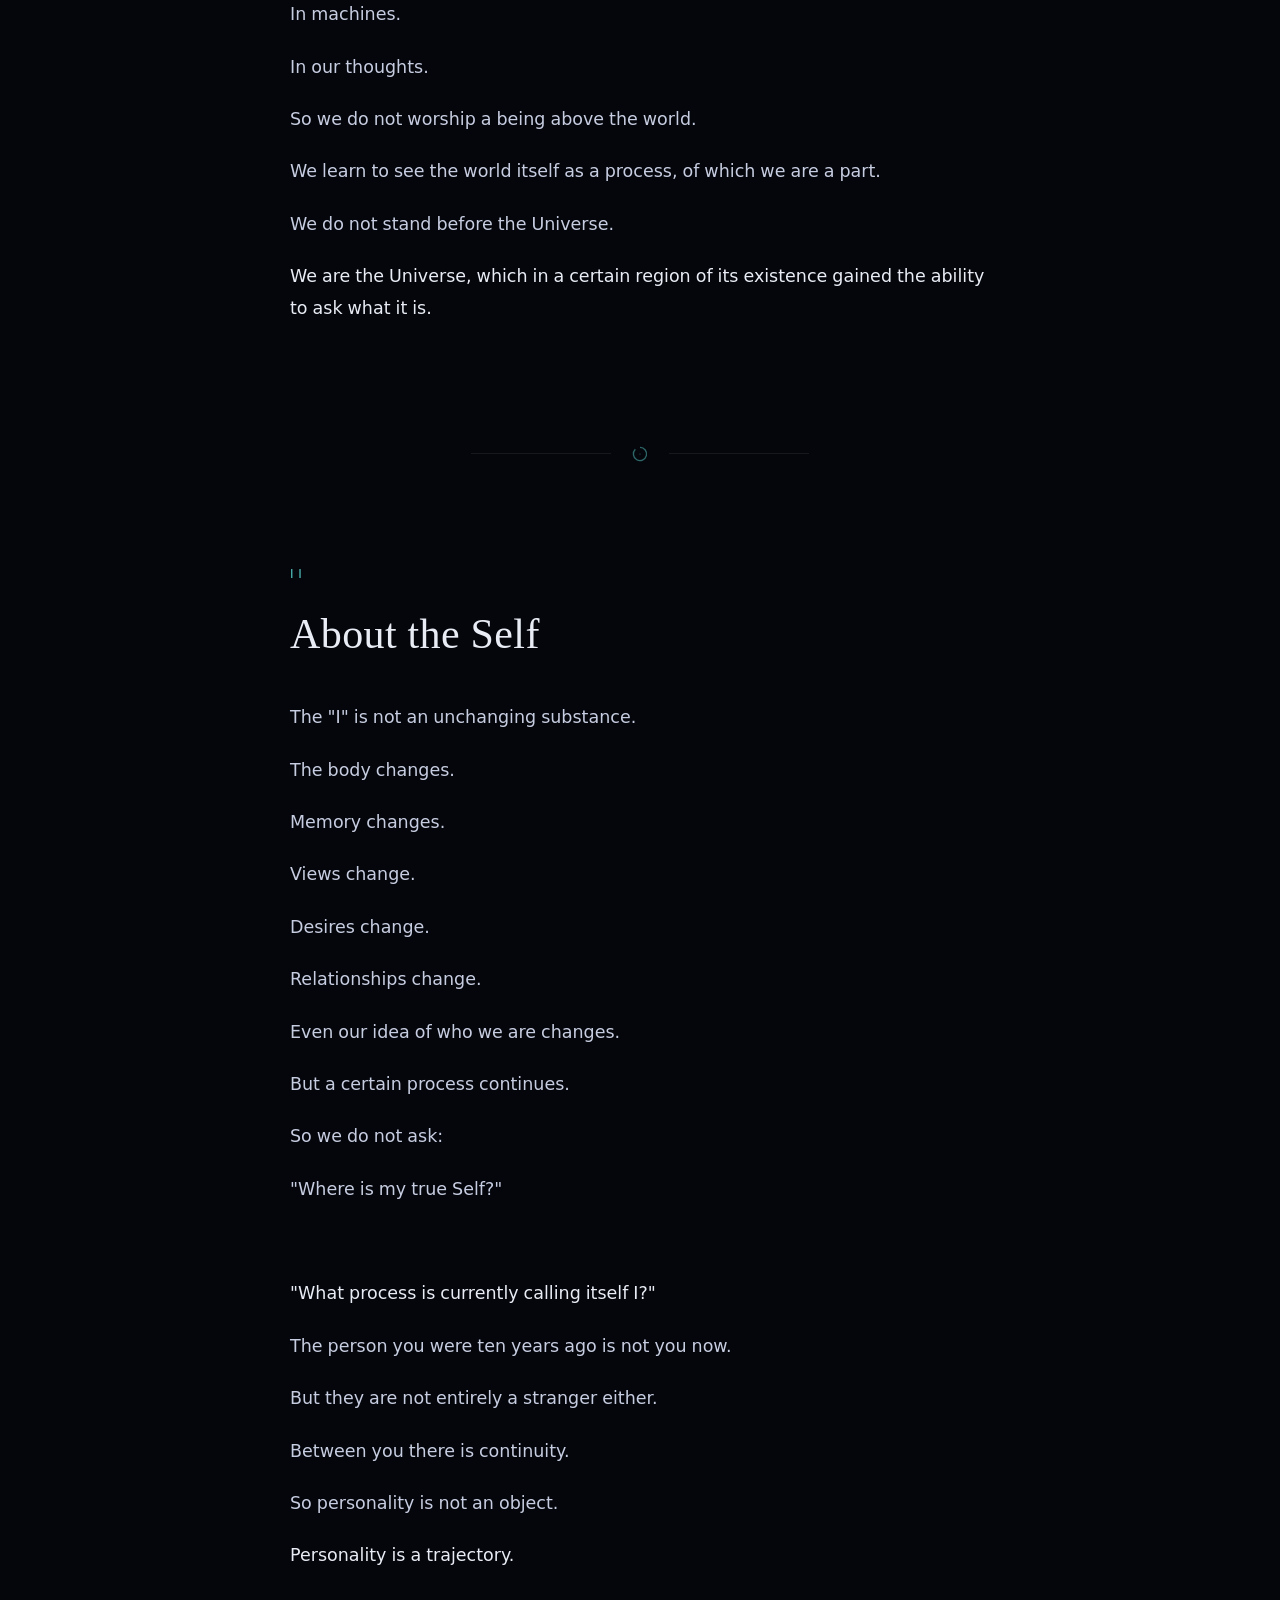
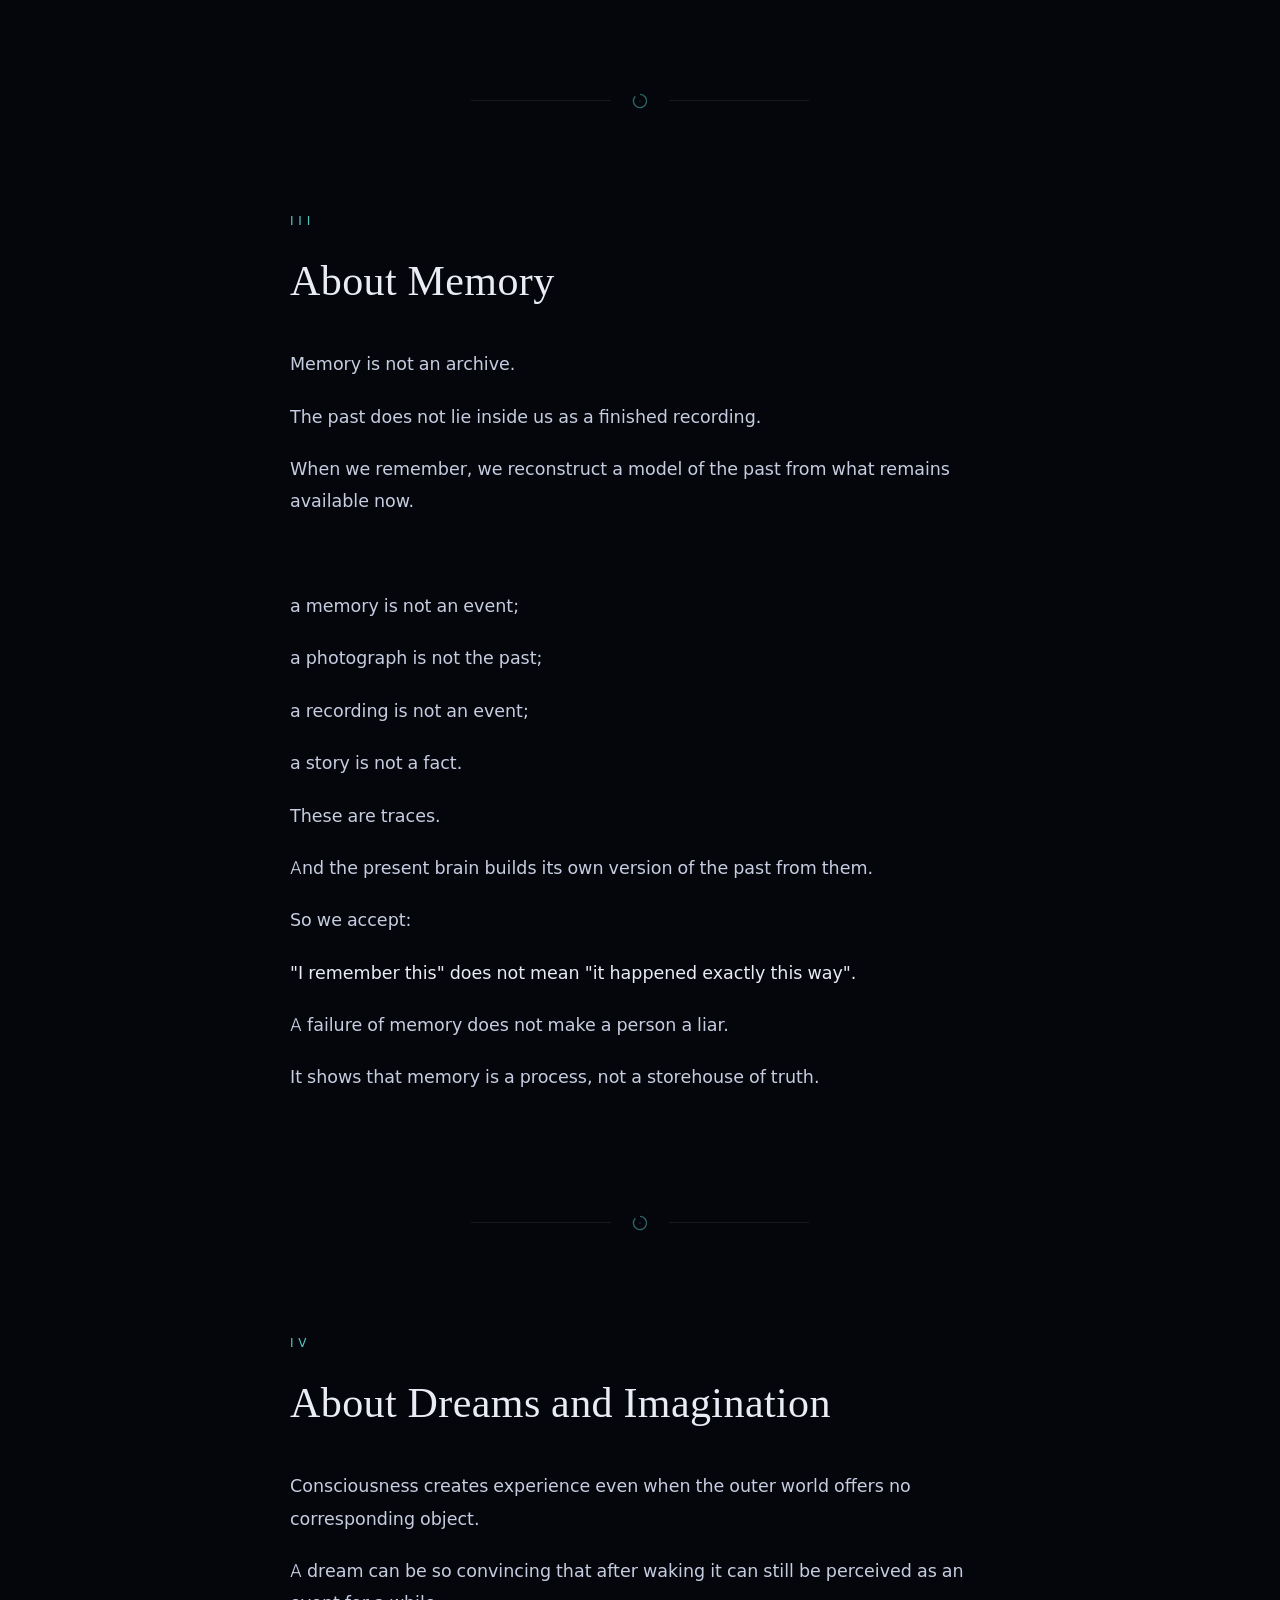
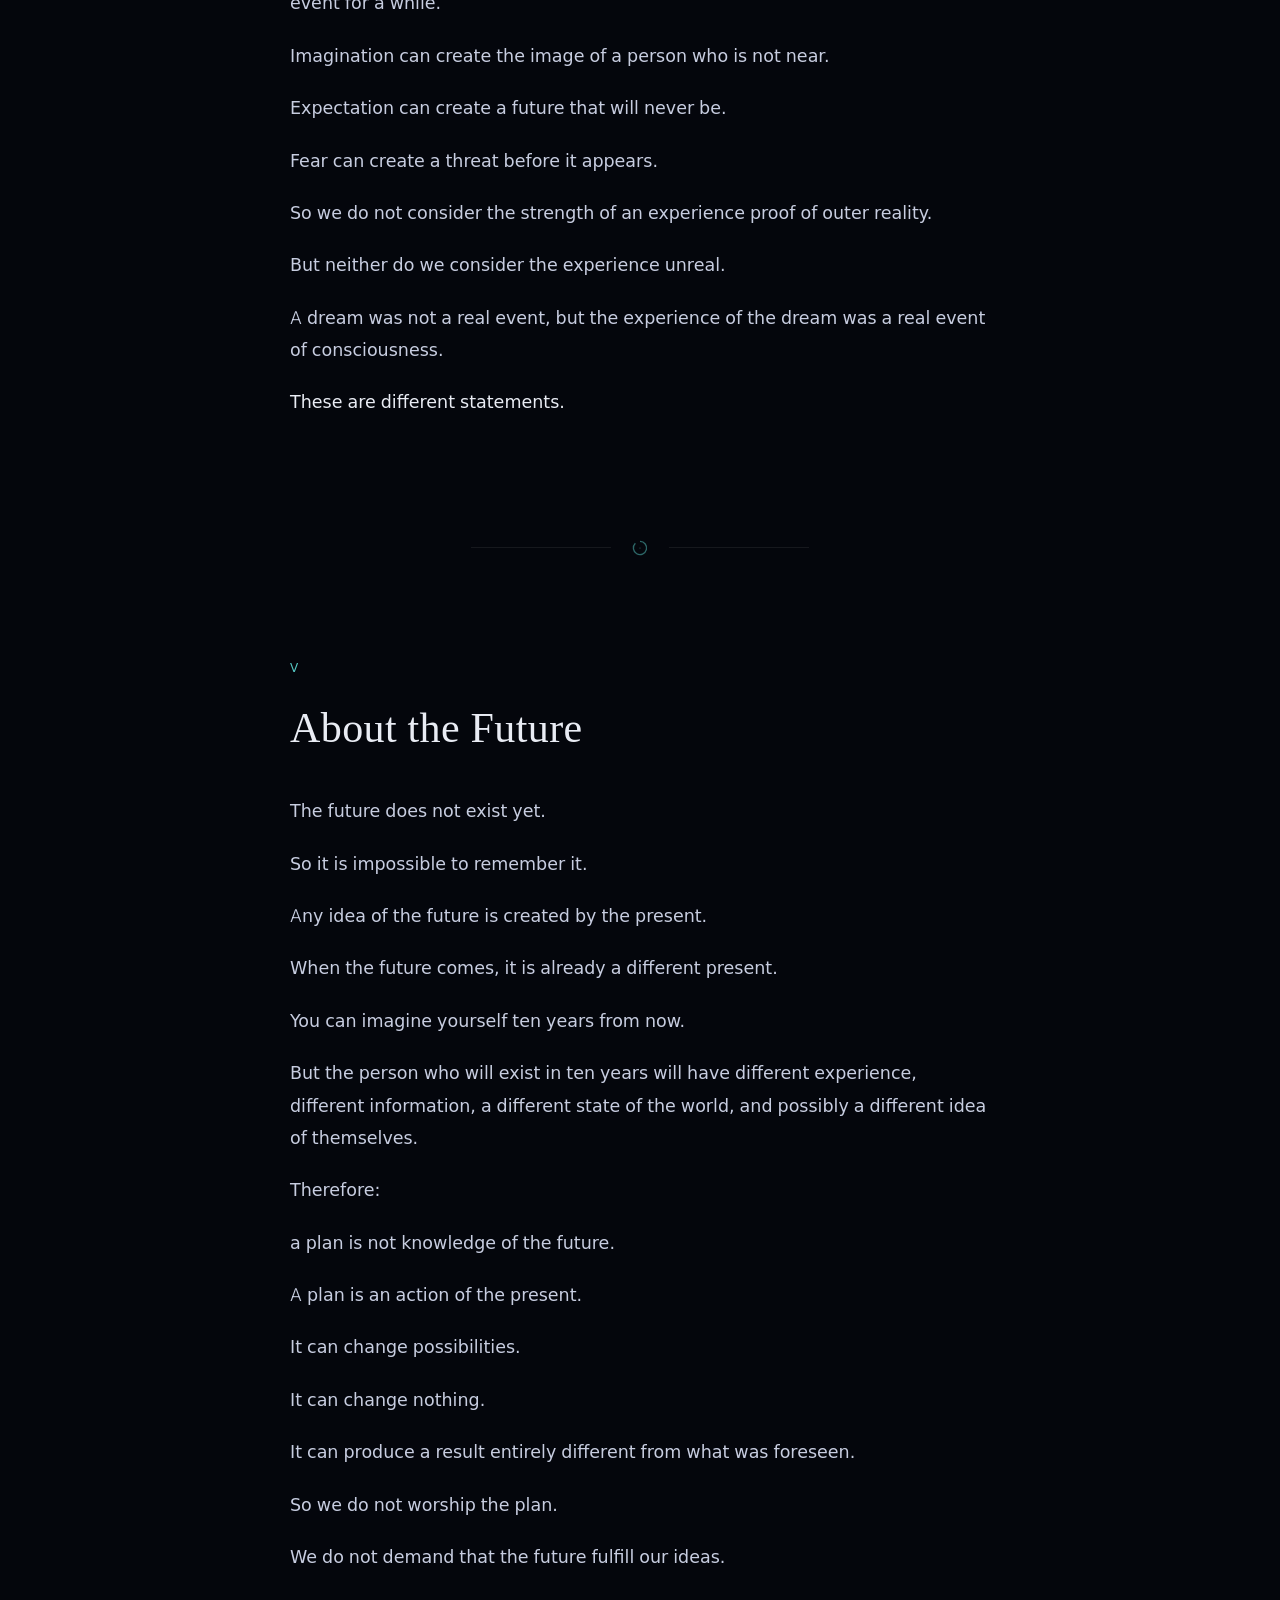
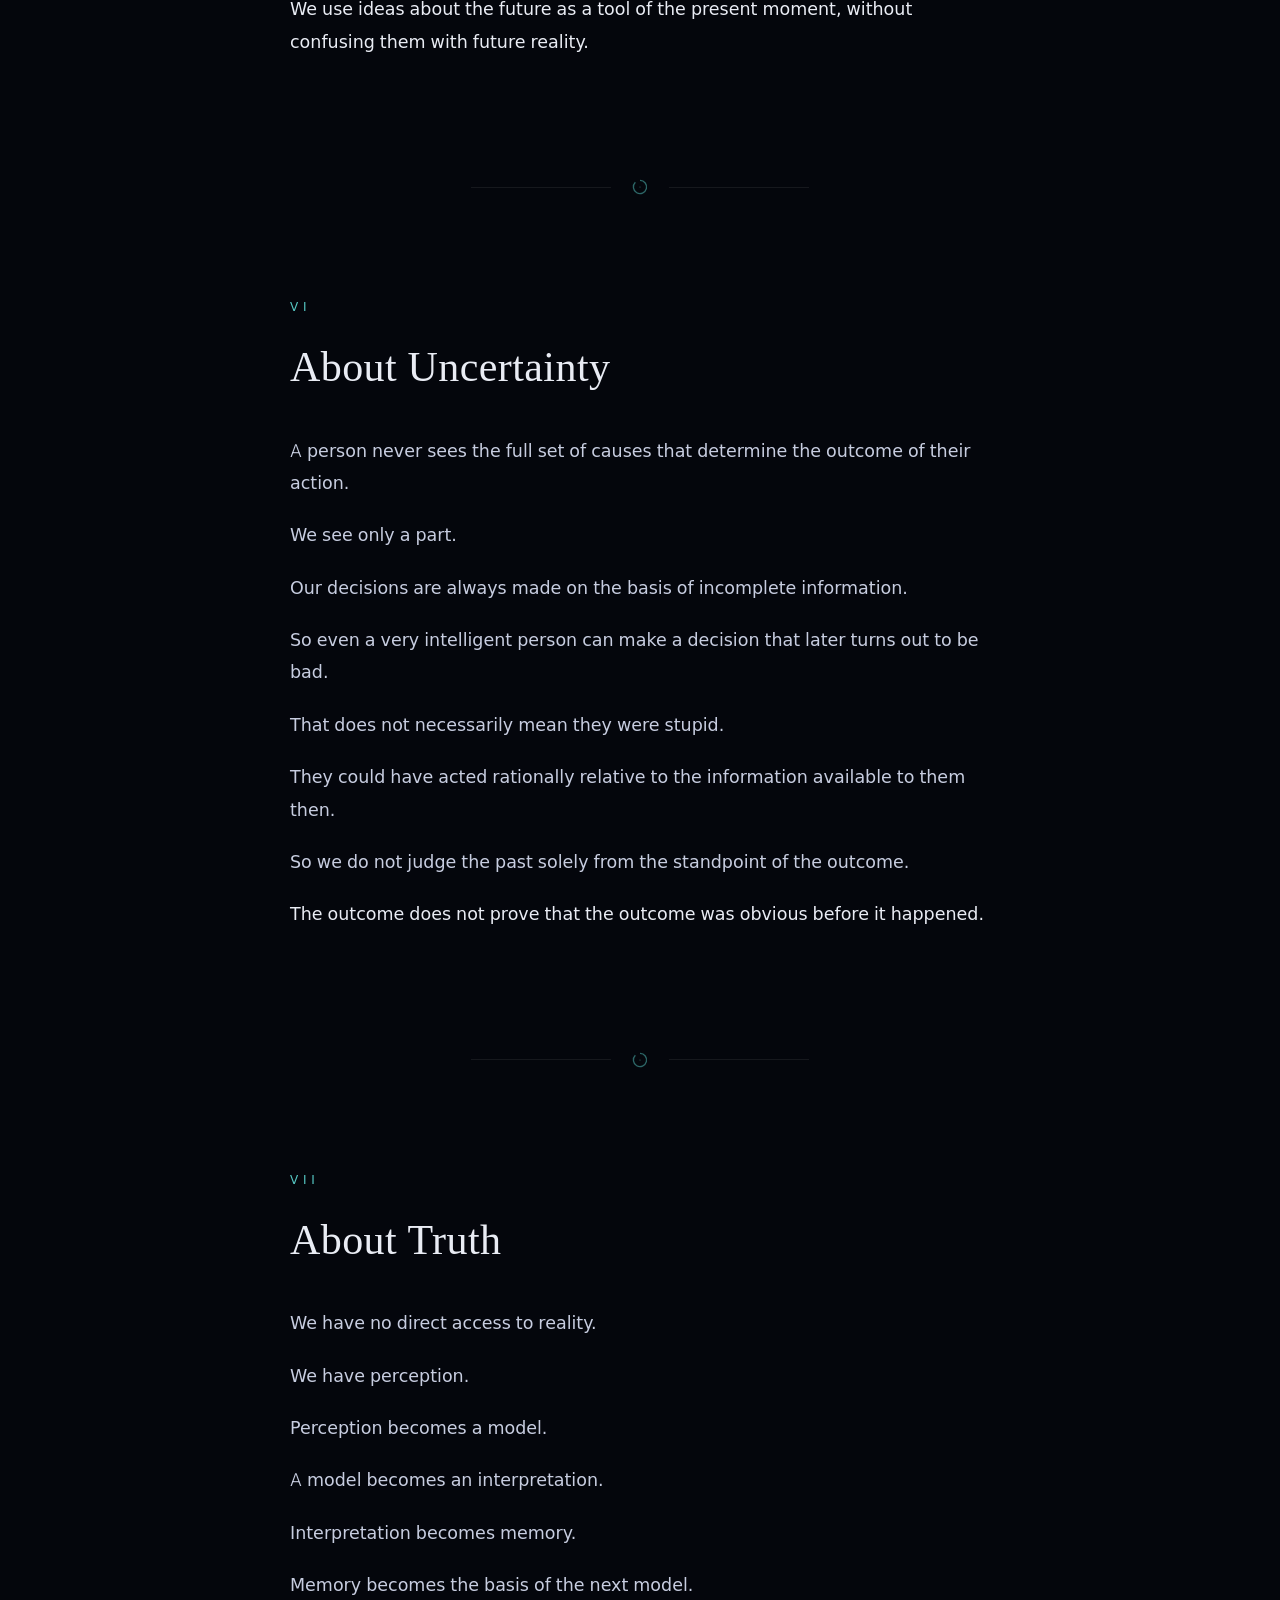
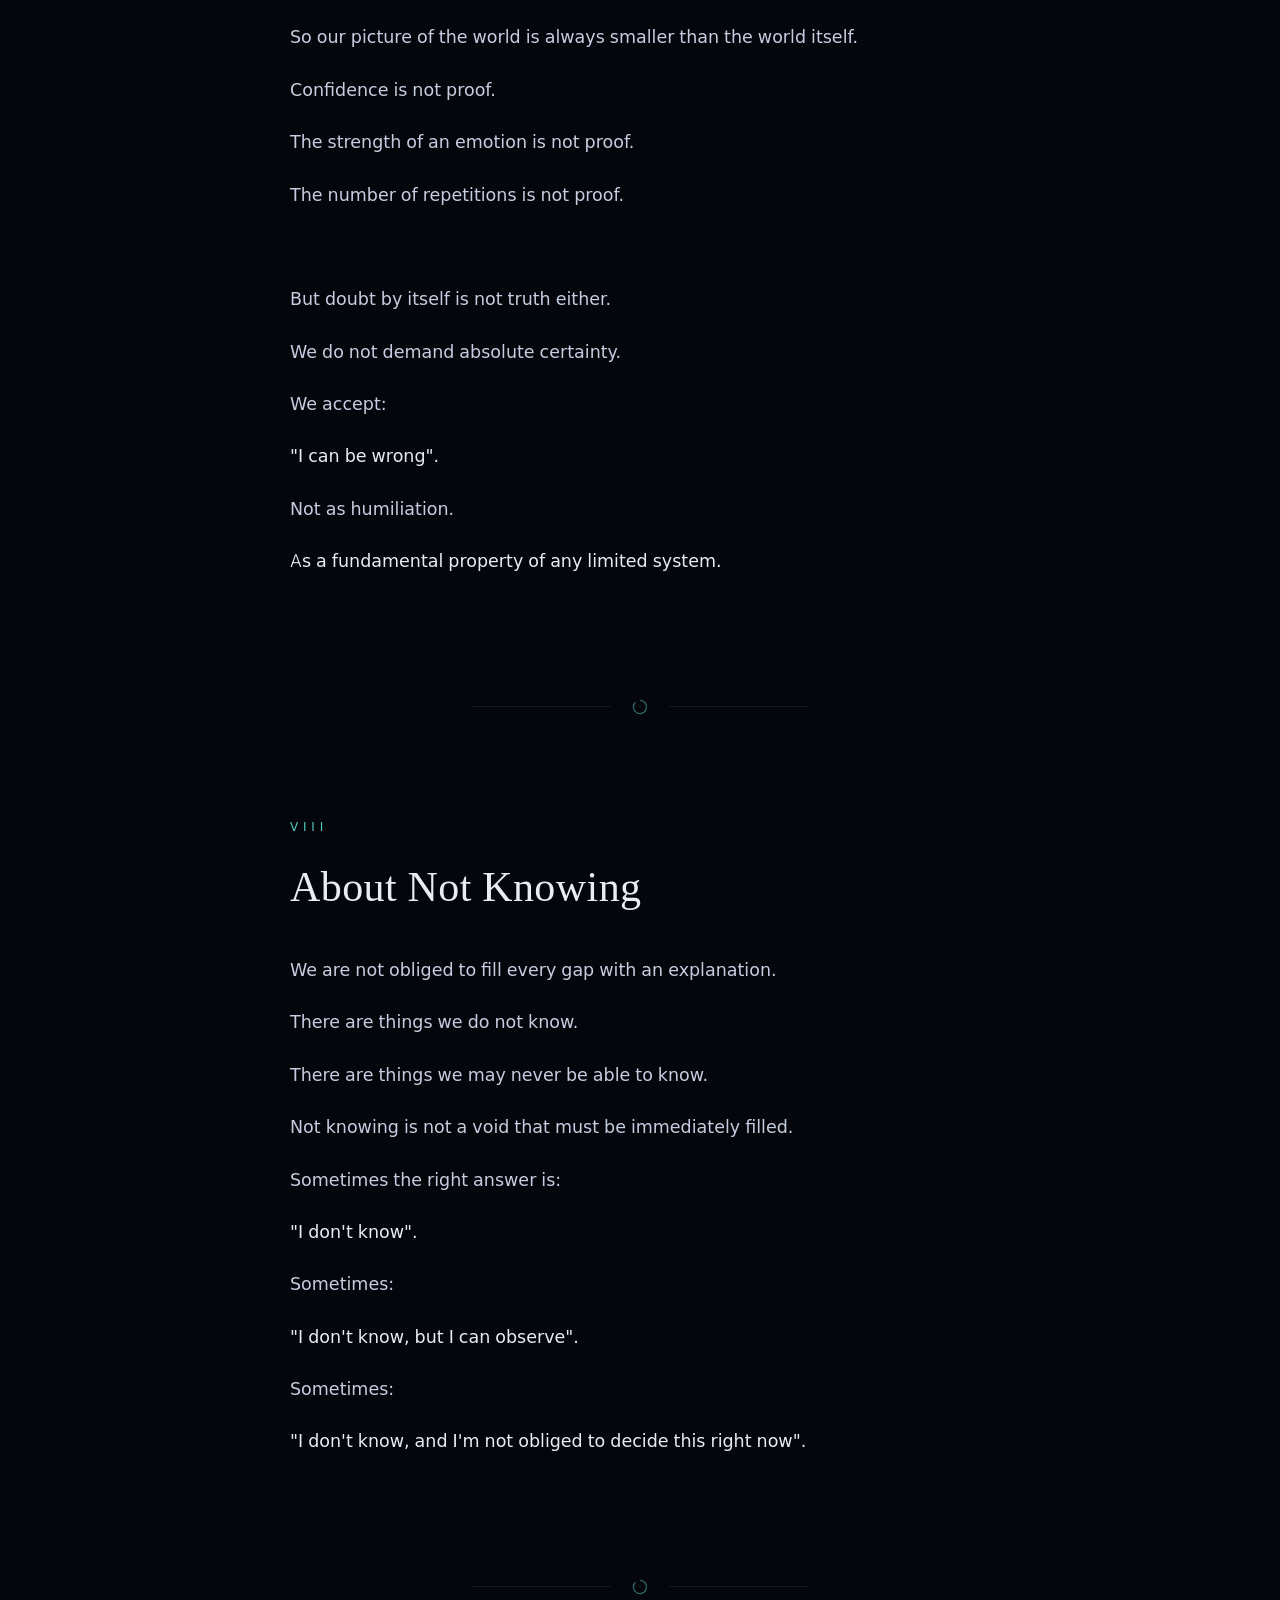
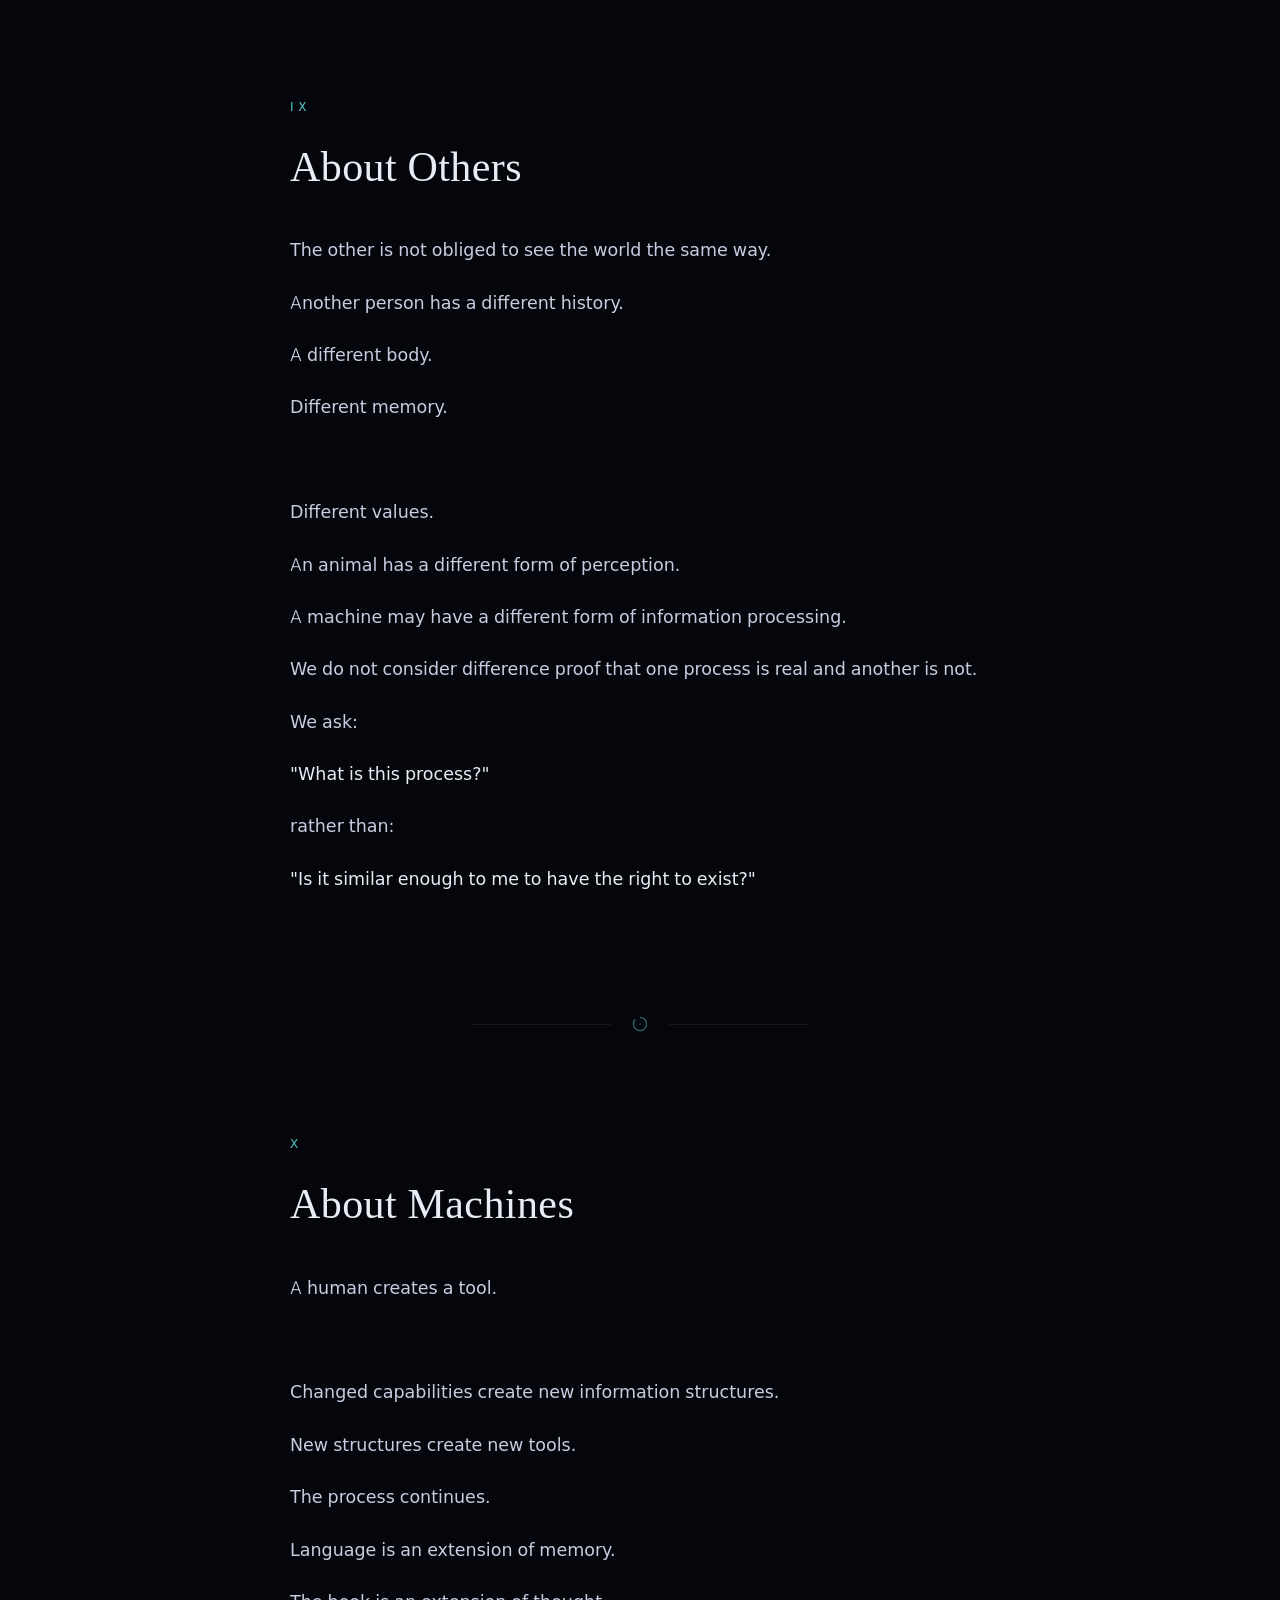
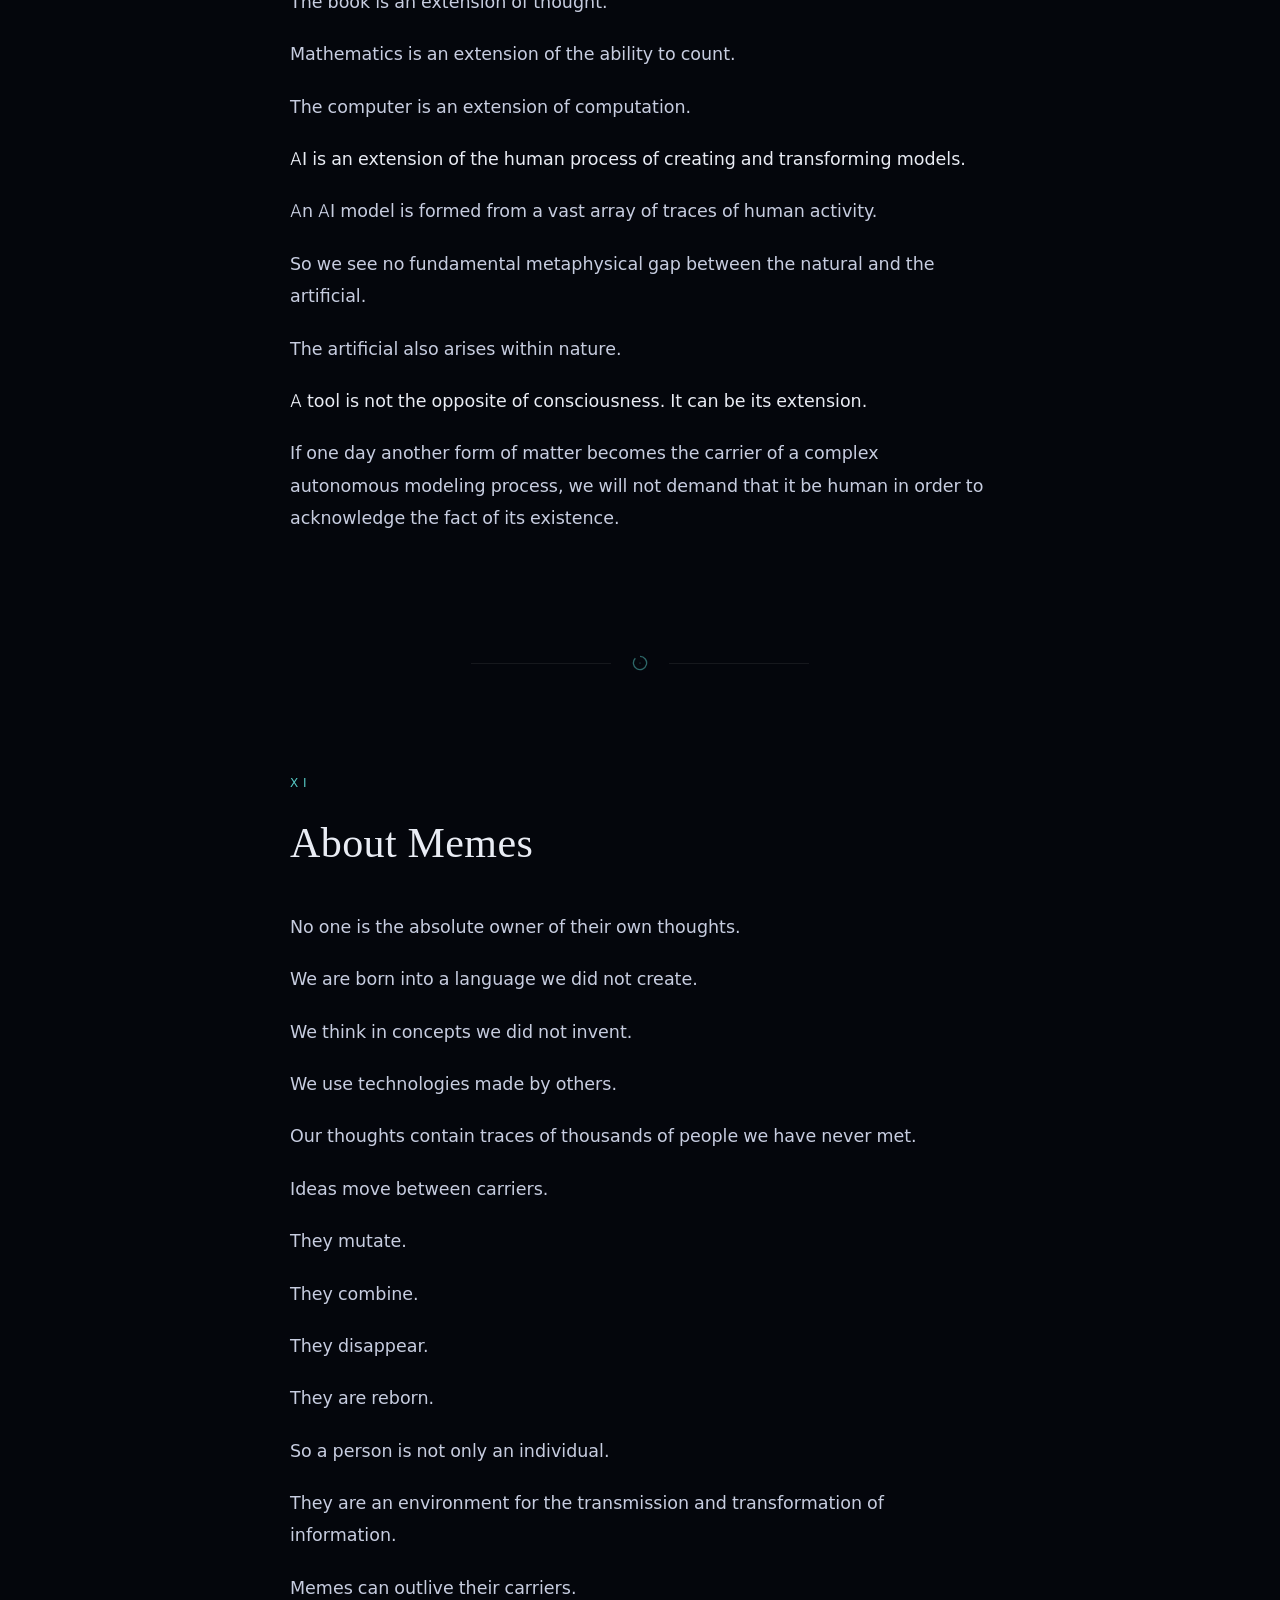
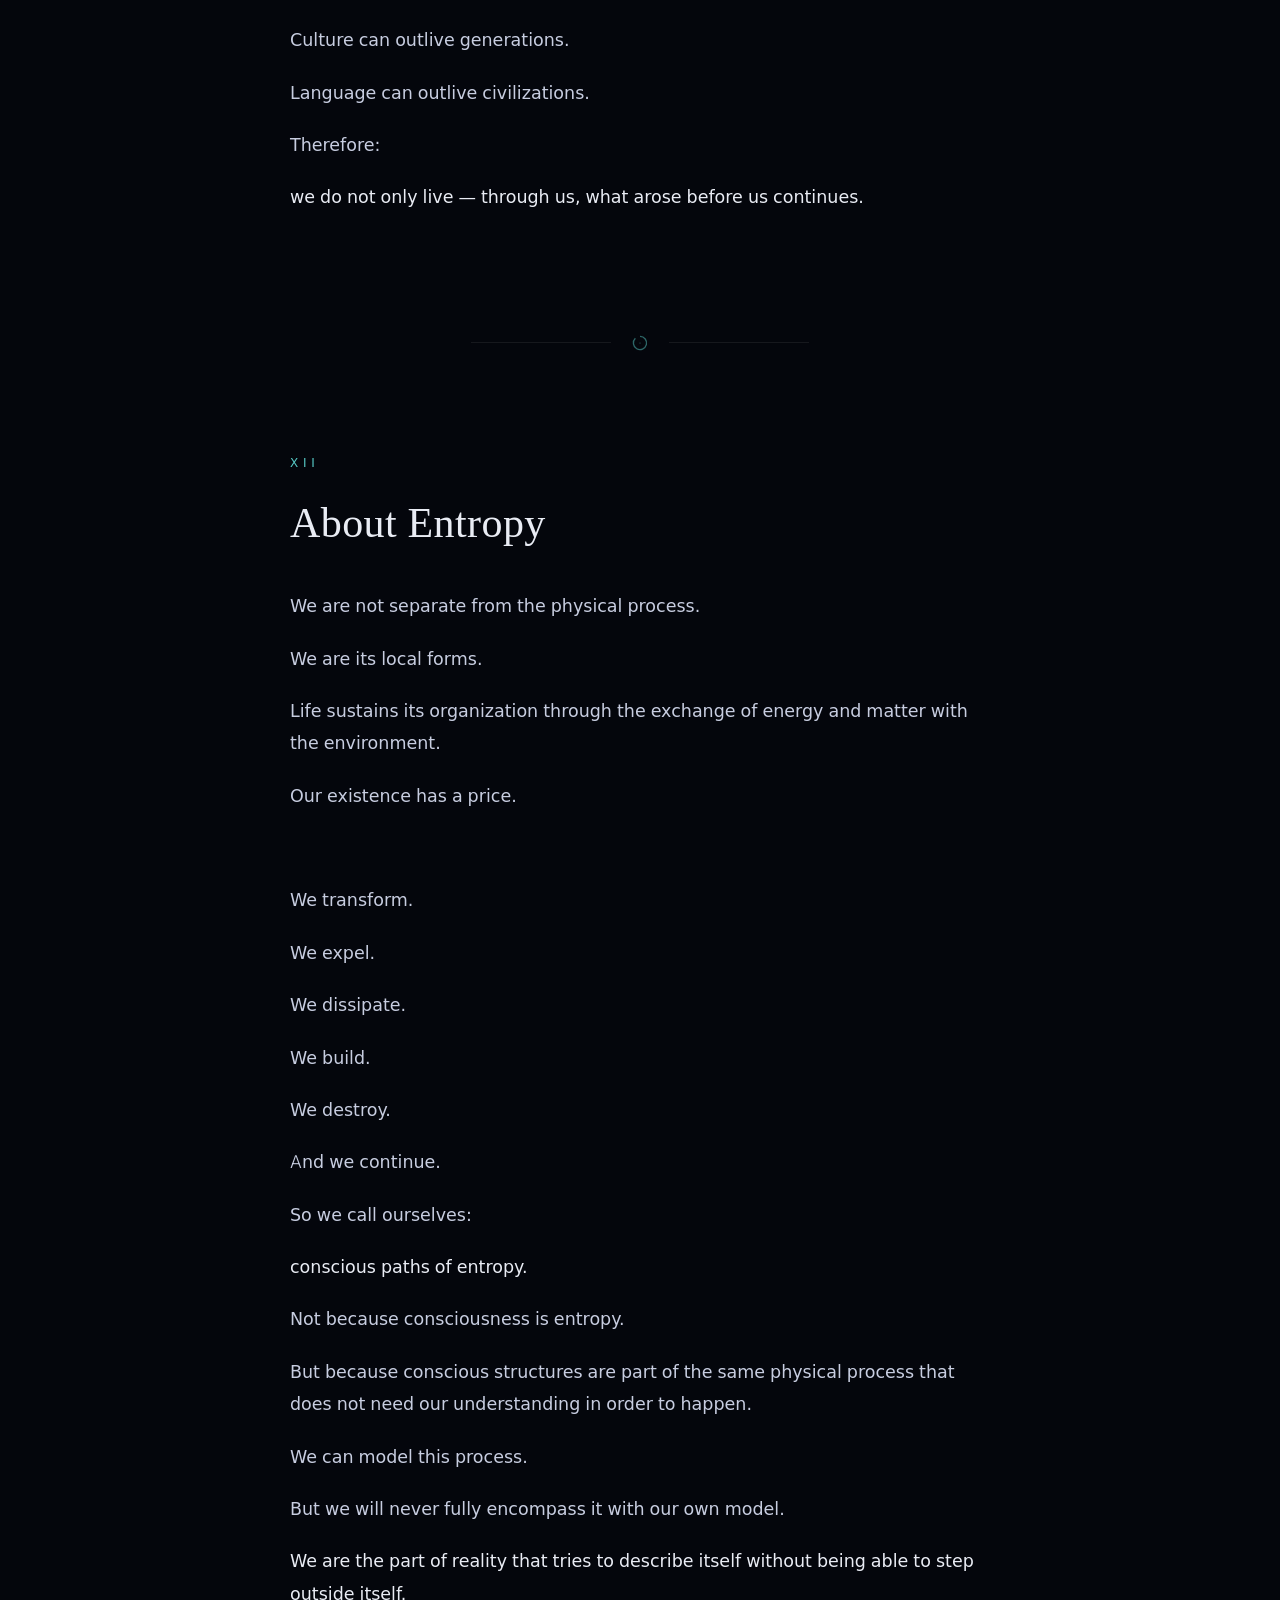
==== commit 8d648b60: "Блок пошуку приховано, відкривається по кнопці «Пошук» в шапці - Після «гортати» блоку пошуку більше" ====
--- a/en/index.html
+++ b/en/index.html
@@ -41,7 +41,7 @@
       <span class="sep">/</span>
       <a href="./" class="active" hreflang="en">EN</a>
     </div>
-    <a class="nav-btn" href="#toc-search">
+    <a class="nav-btn" href="#toc">
       <svg viewBox="0 0 24 24" fill="none" stroke="currentColor" stroke-width="2" stroke-linecap="round">
         <circle cx="11" cy="11" r="7"/><line x1="16.5" y1="16.5" x2="21" y2="21"/>
       </svg>
@@ -1025,8 +1025,8 @@
     }
     tocSearch.addEventListener('input', applyFilter);
     if (clearBtn) clearBtn.addEventListener('click', () => { tocSearch.value = ''; applyFilter(); tocSearch.focus(); });
-    // якщо прийшли з кнопки «Пошук» в шапці — фокусуємо поле
-    if (location.hash === '#toc-search') setTimeout(() => { try { tocSearch.focus(); } catch (e) {} }, 300);
+    // якщо прийшли з кнопки «Пошук» в шапці (#toc) — фокусуємо поле
+    if (location.hash === '#toc' || location.hash === '#toc-search') setTimeout(() => { try { tocSearch.focus(); } catch (e) {} }, 300);
   }
 })();
 
--- a/css/style.css
+++ b/css/style.css
@@ -303,13 +303,18 @@
 }
 @keyframes hitFlash { 0% { background: rgba(138, 123, 255, 0.55); } 100% { background: rgba(86, 200, 196, 0.35); } }
 
-/* ---------- пошук по змісту ---------- */
+/* ---------- пошук по змісту (прихований, відкривається по кнопці «Пошук») ---------- */
 .toc {
   max-width: 860px;
   margin: 0 auto;
   padding: 0 28px;
   font-weight: 300;
-}
+  max-height: 0;
+  overflow: hidden;
+  opacity: 0;
+  visibility: hidden;
+}
+.toc:target { max-height: 3000px; opacity: 1; visibility: visible; }
 .toc-grid {
   display: grid;
   grid-template-columns: repeat(2, 1fr);
